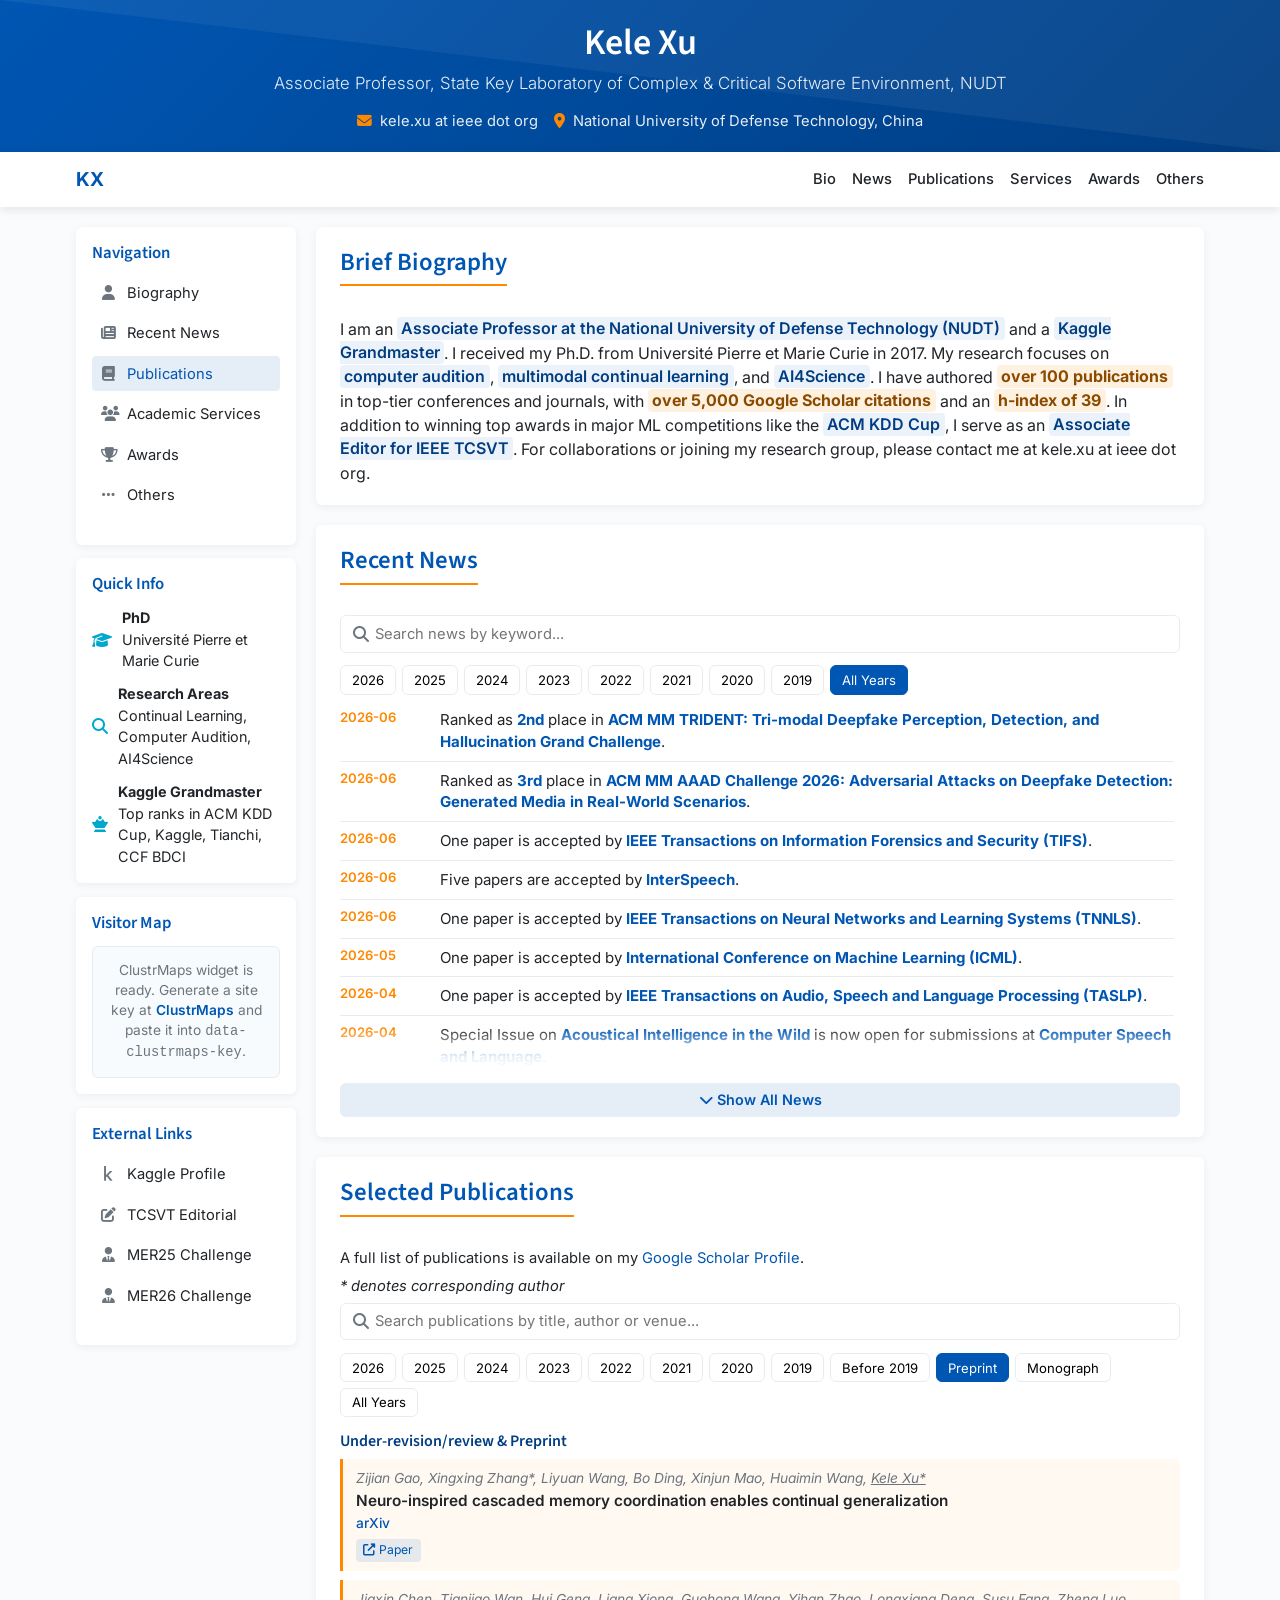
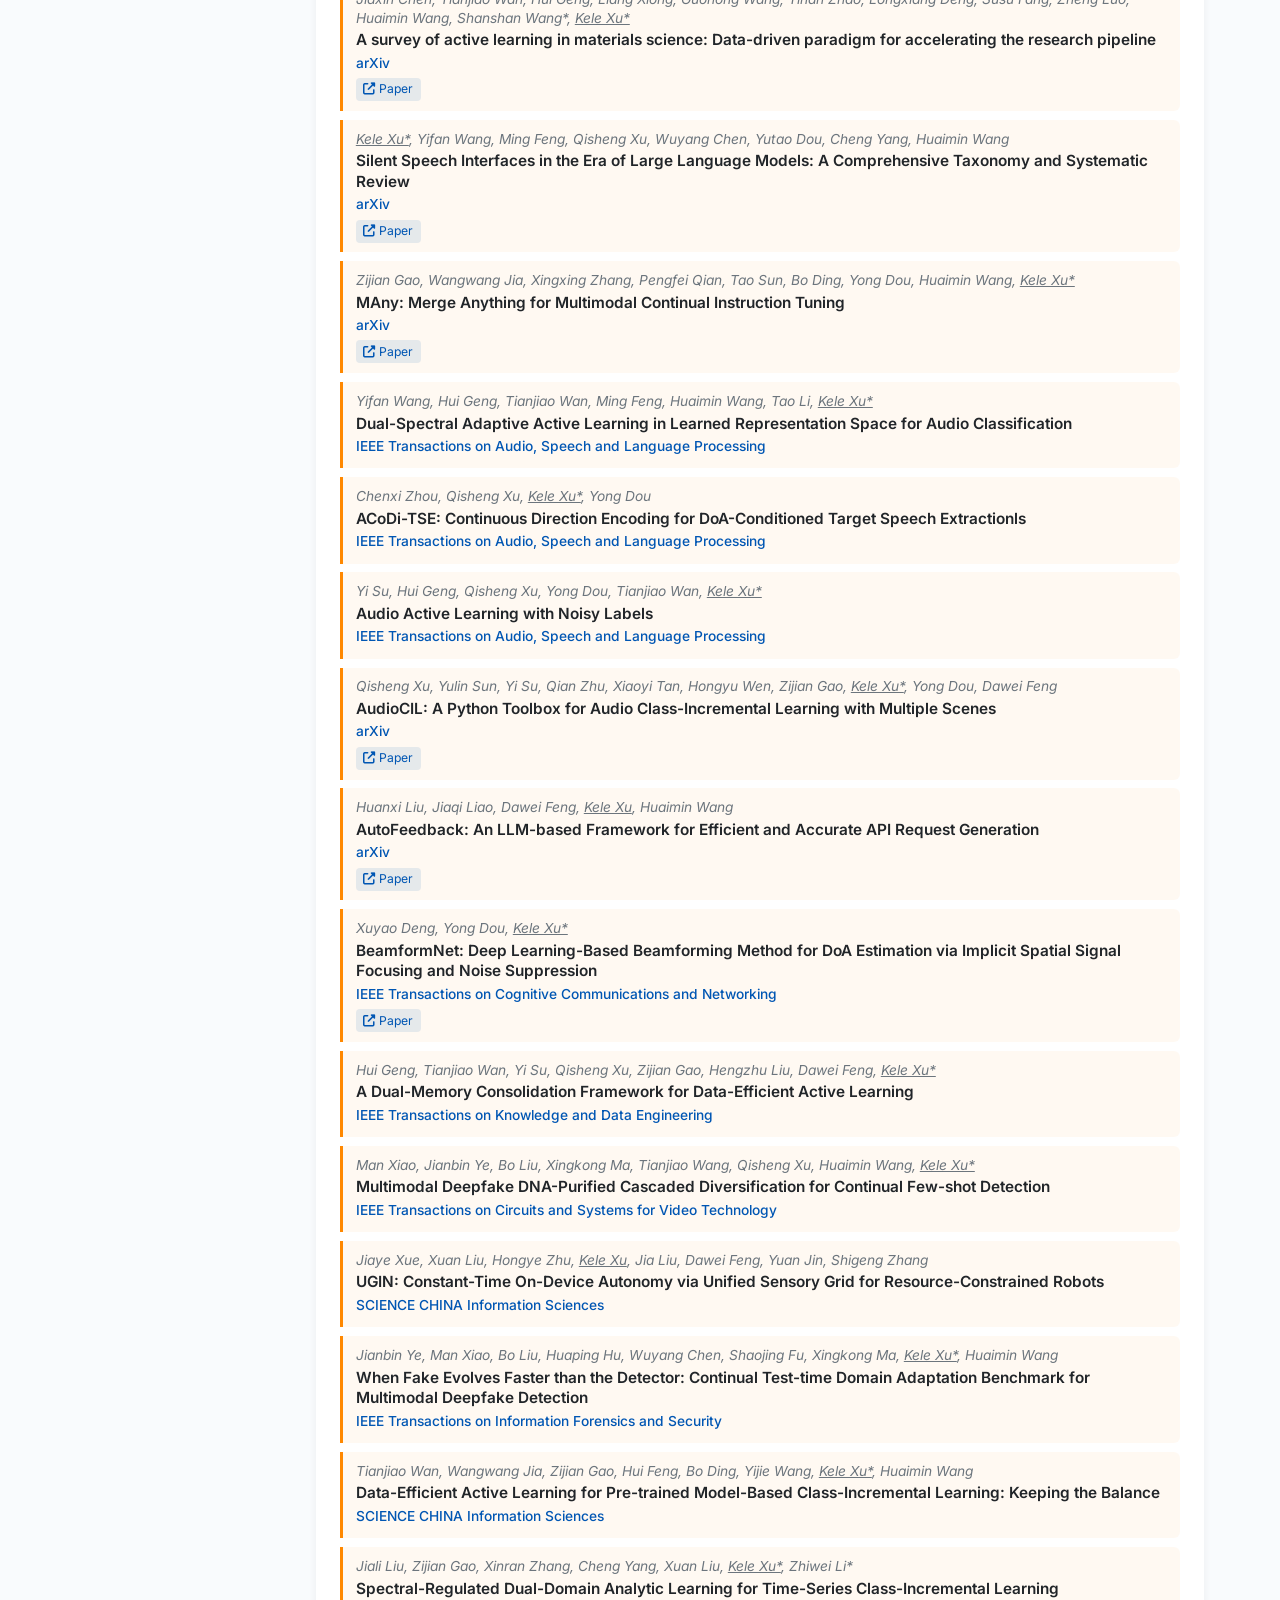
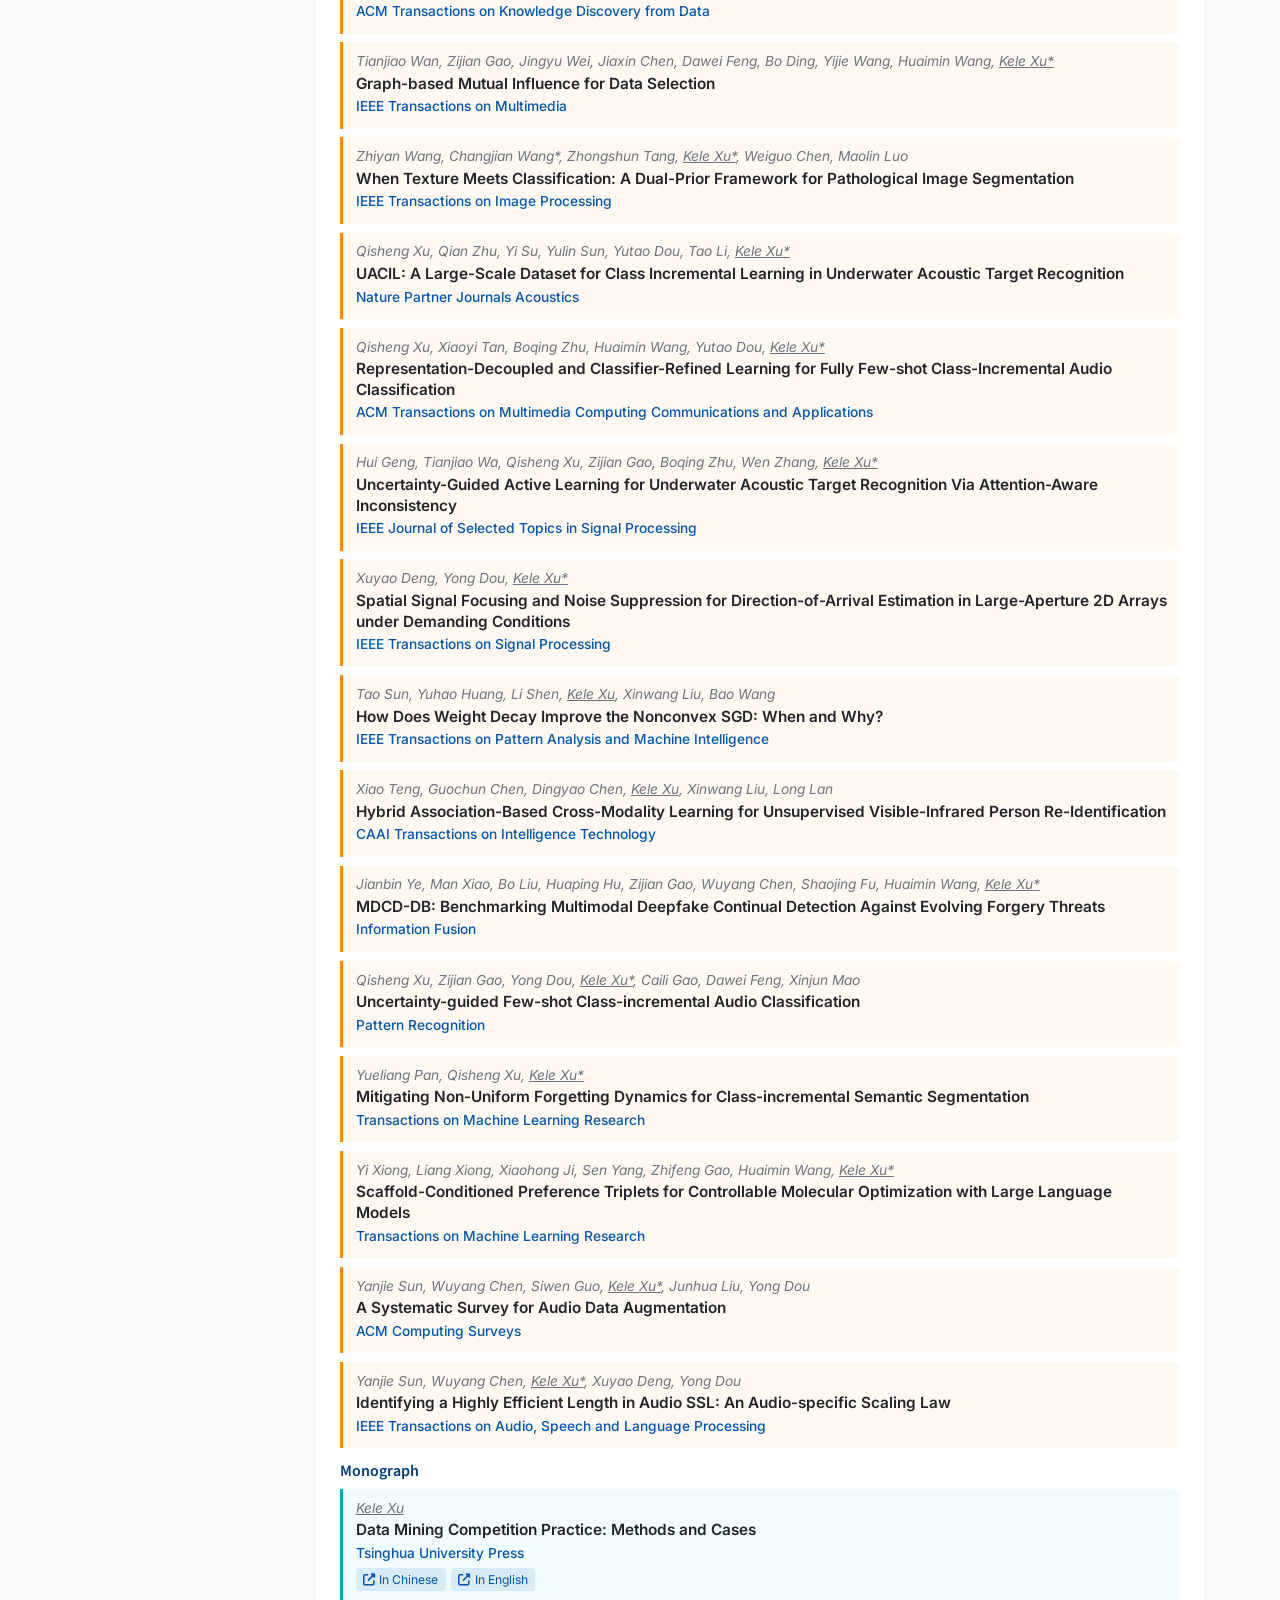
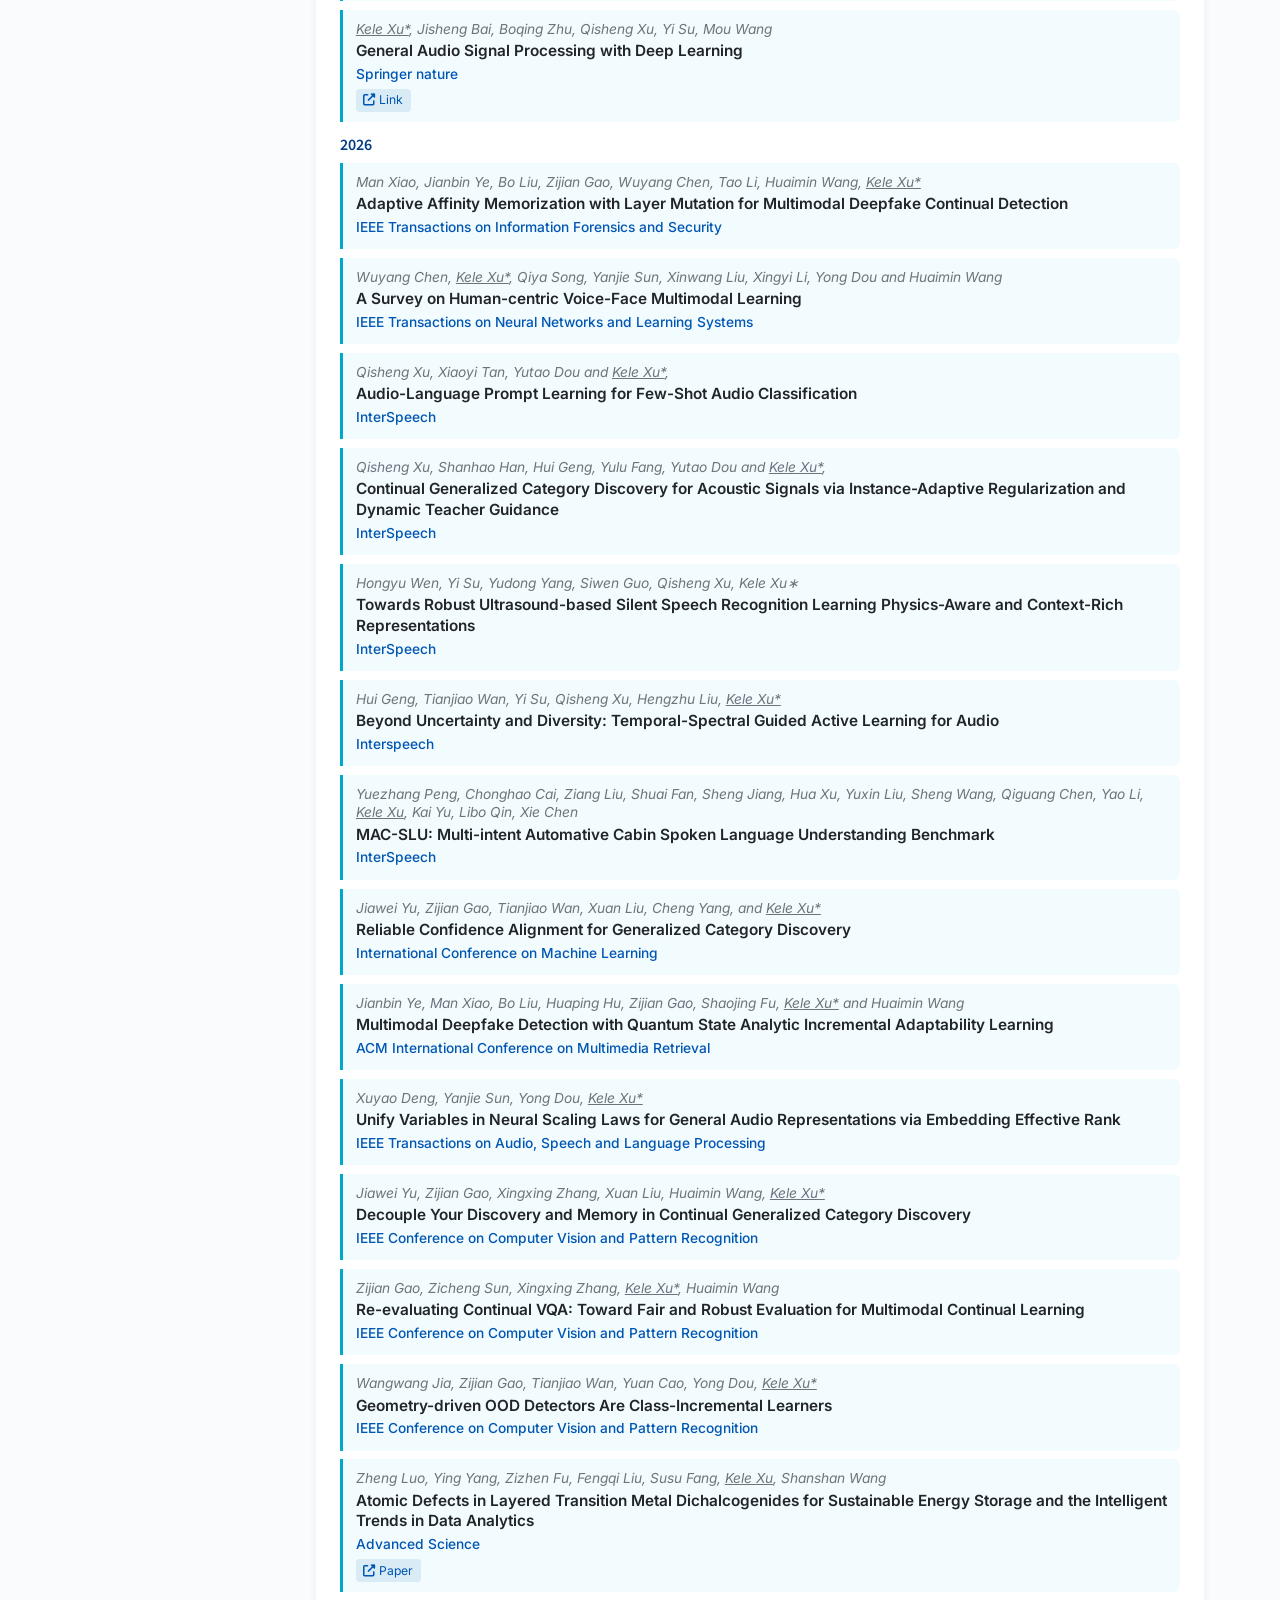
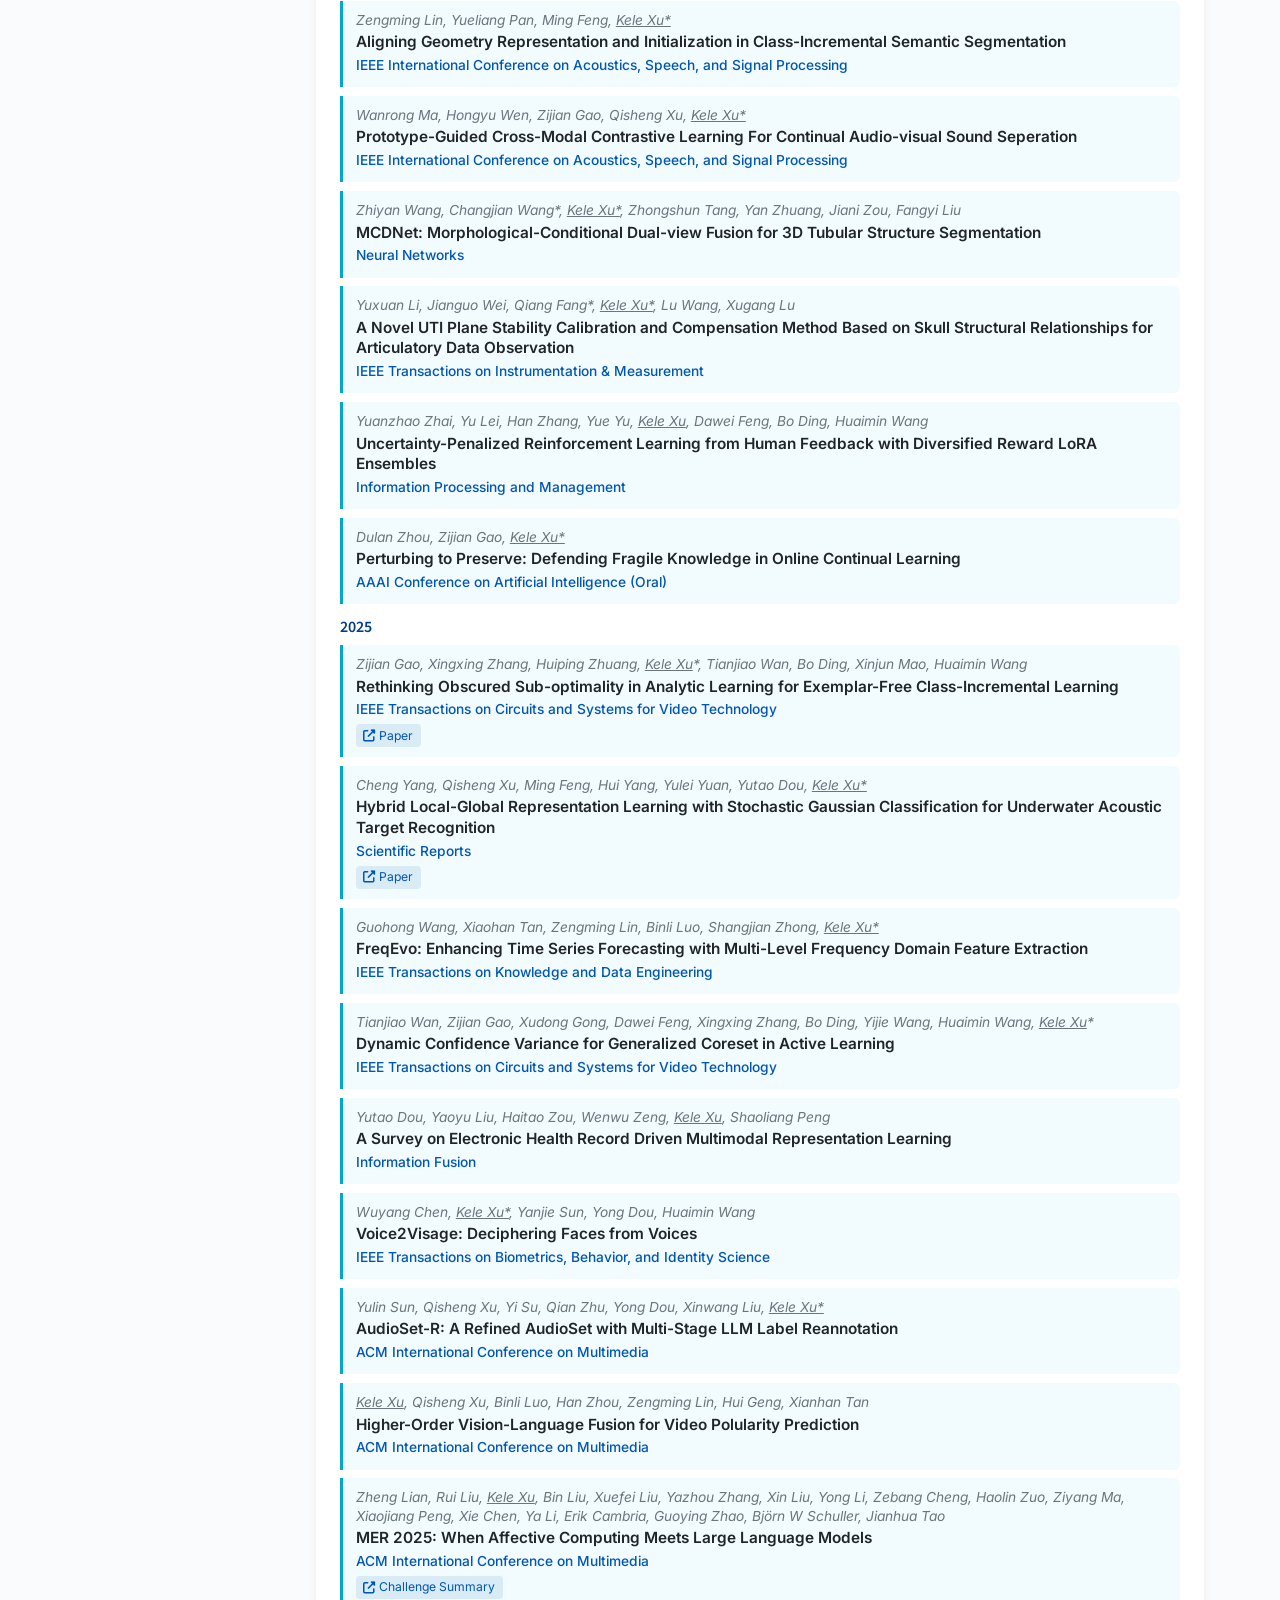
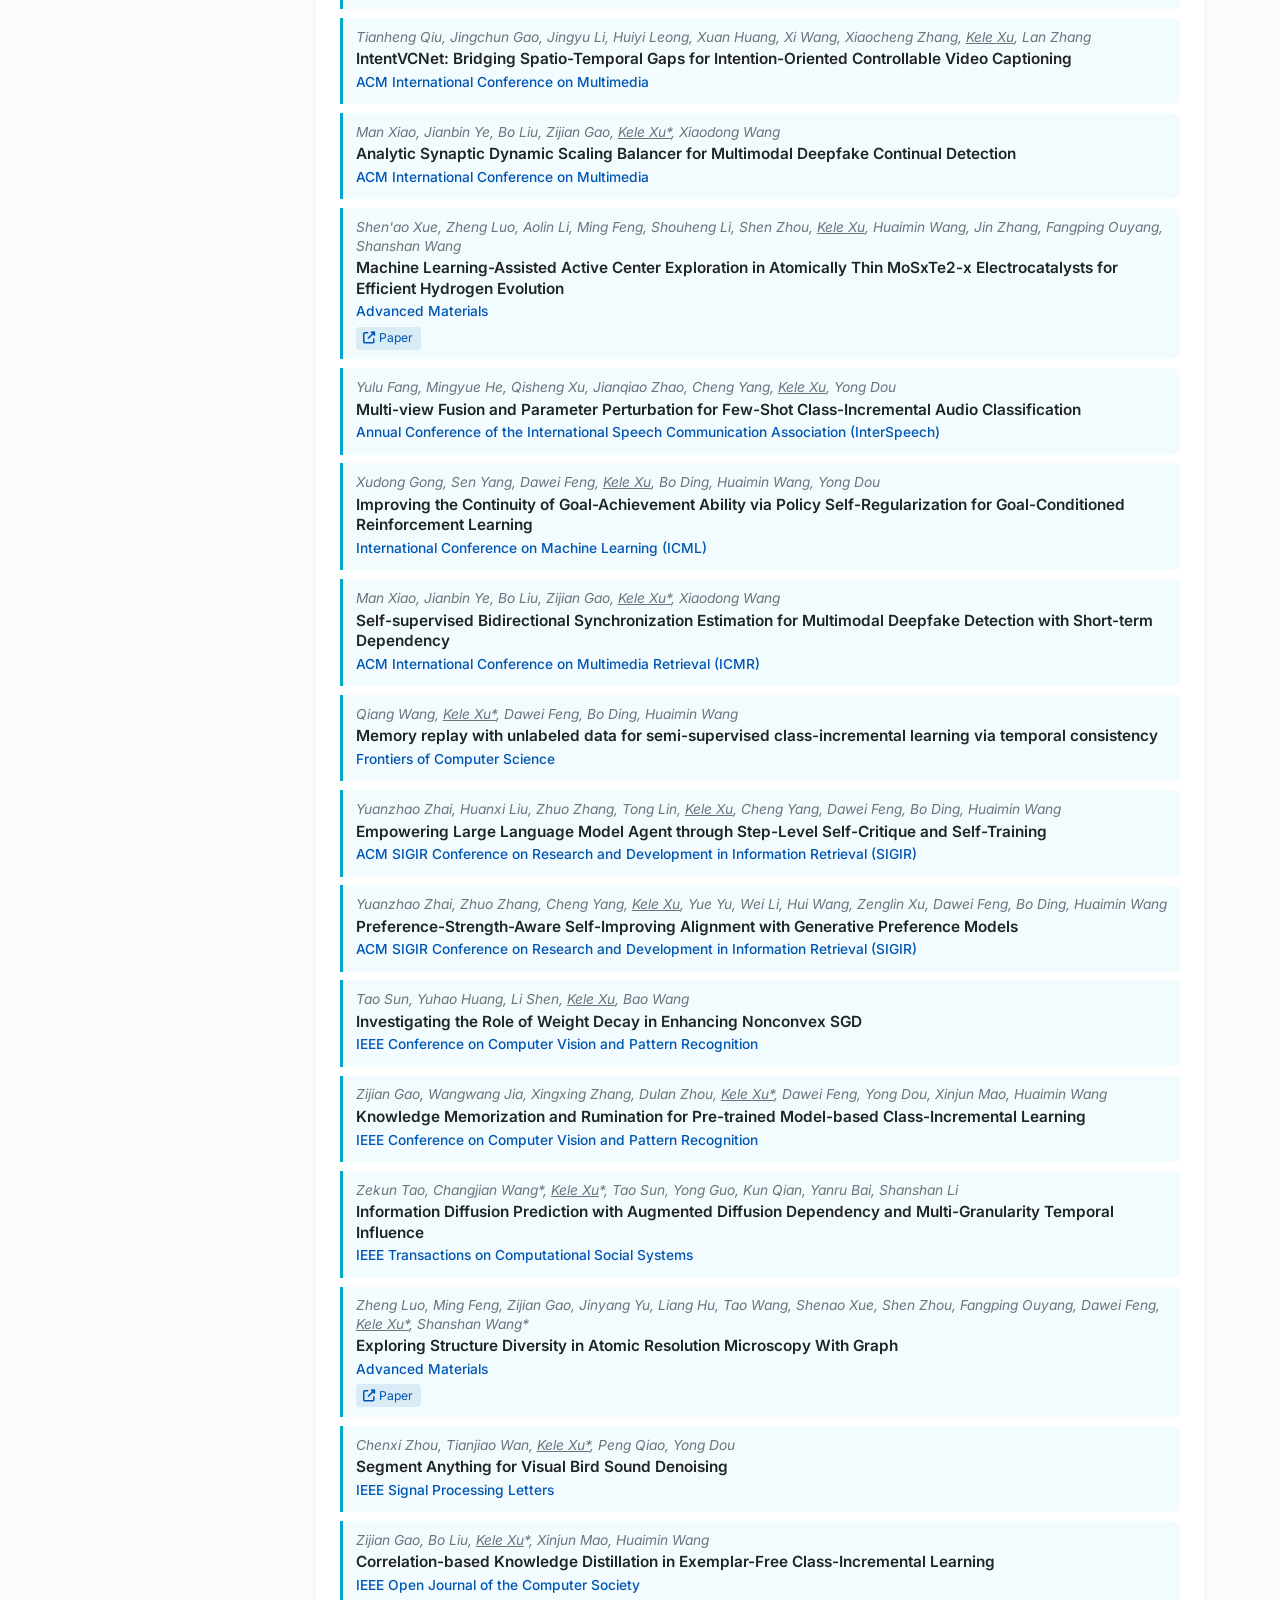
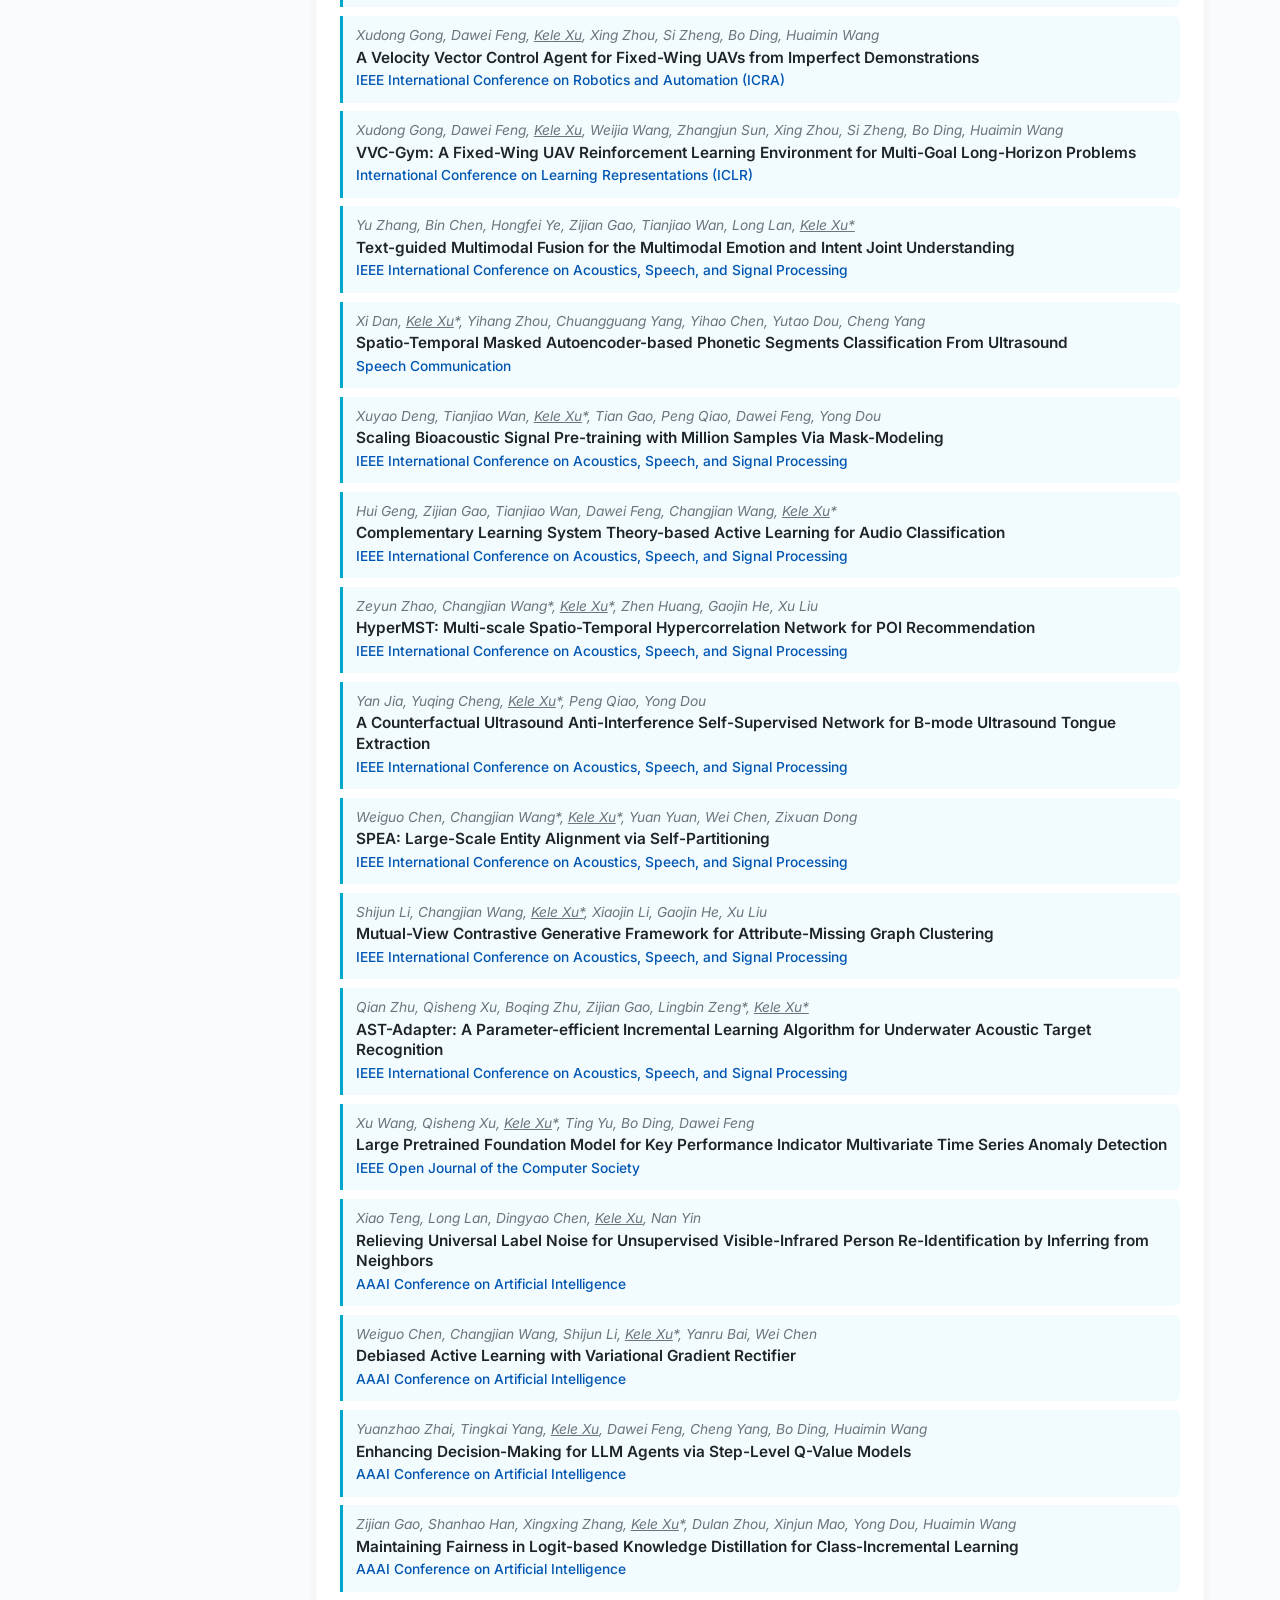
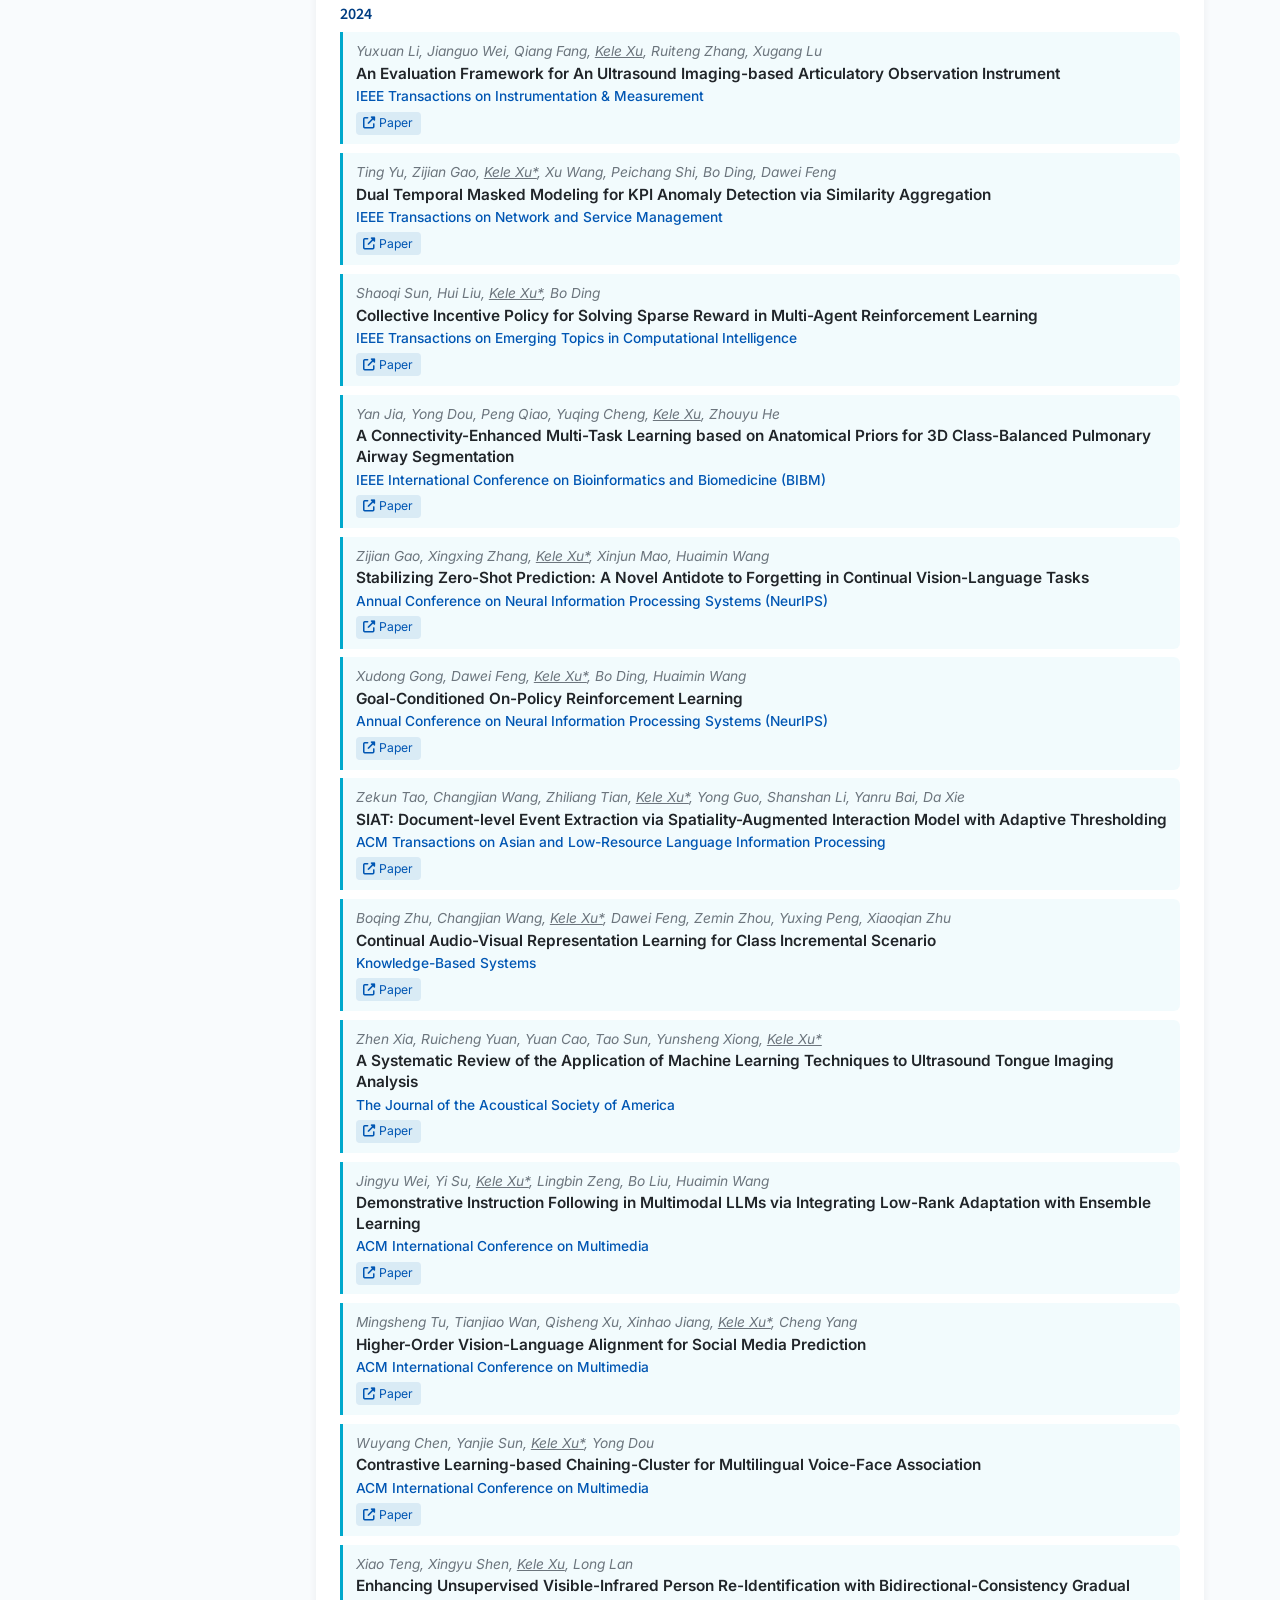
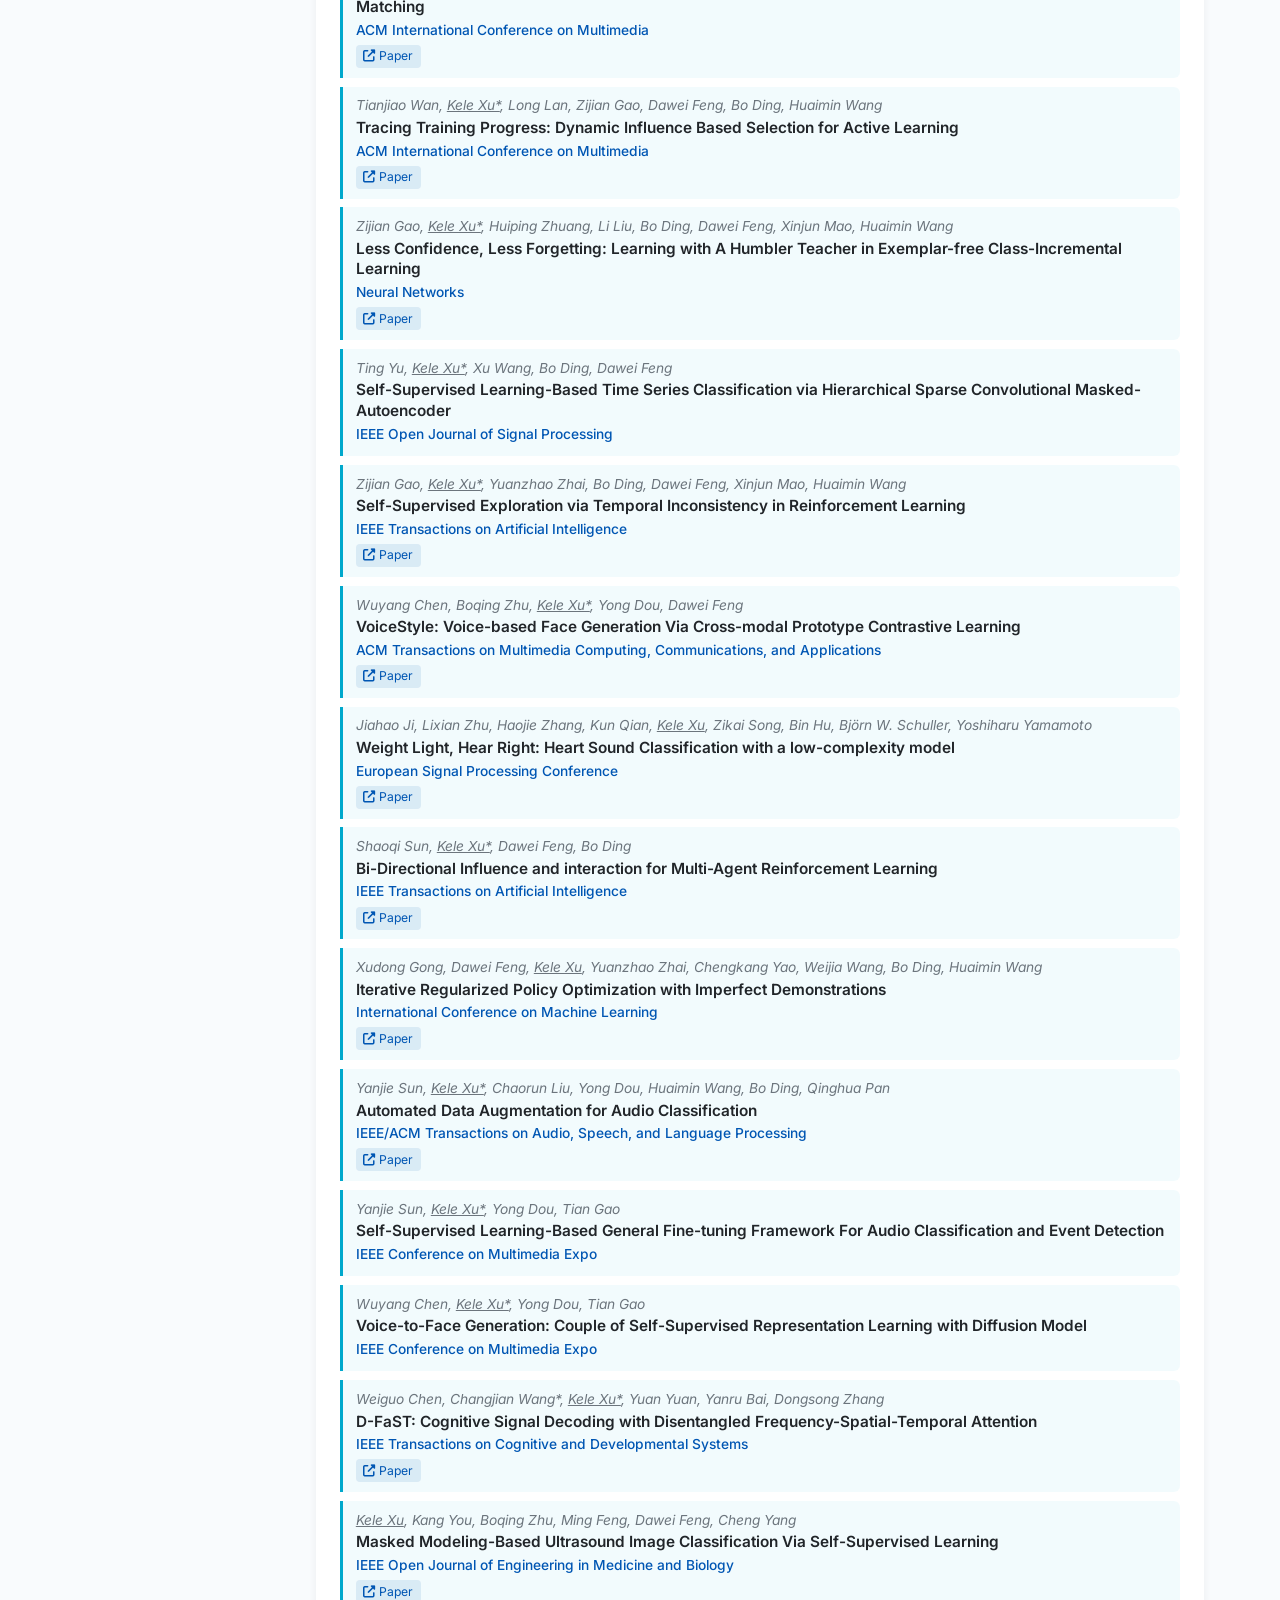
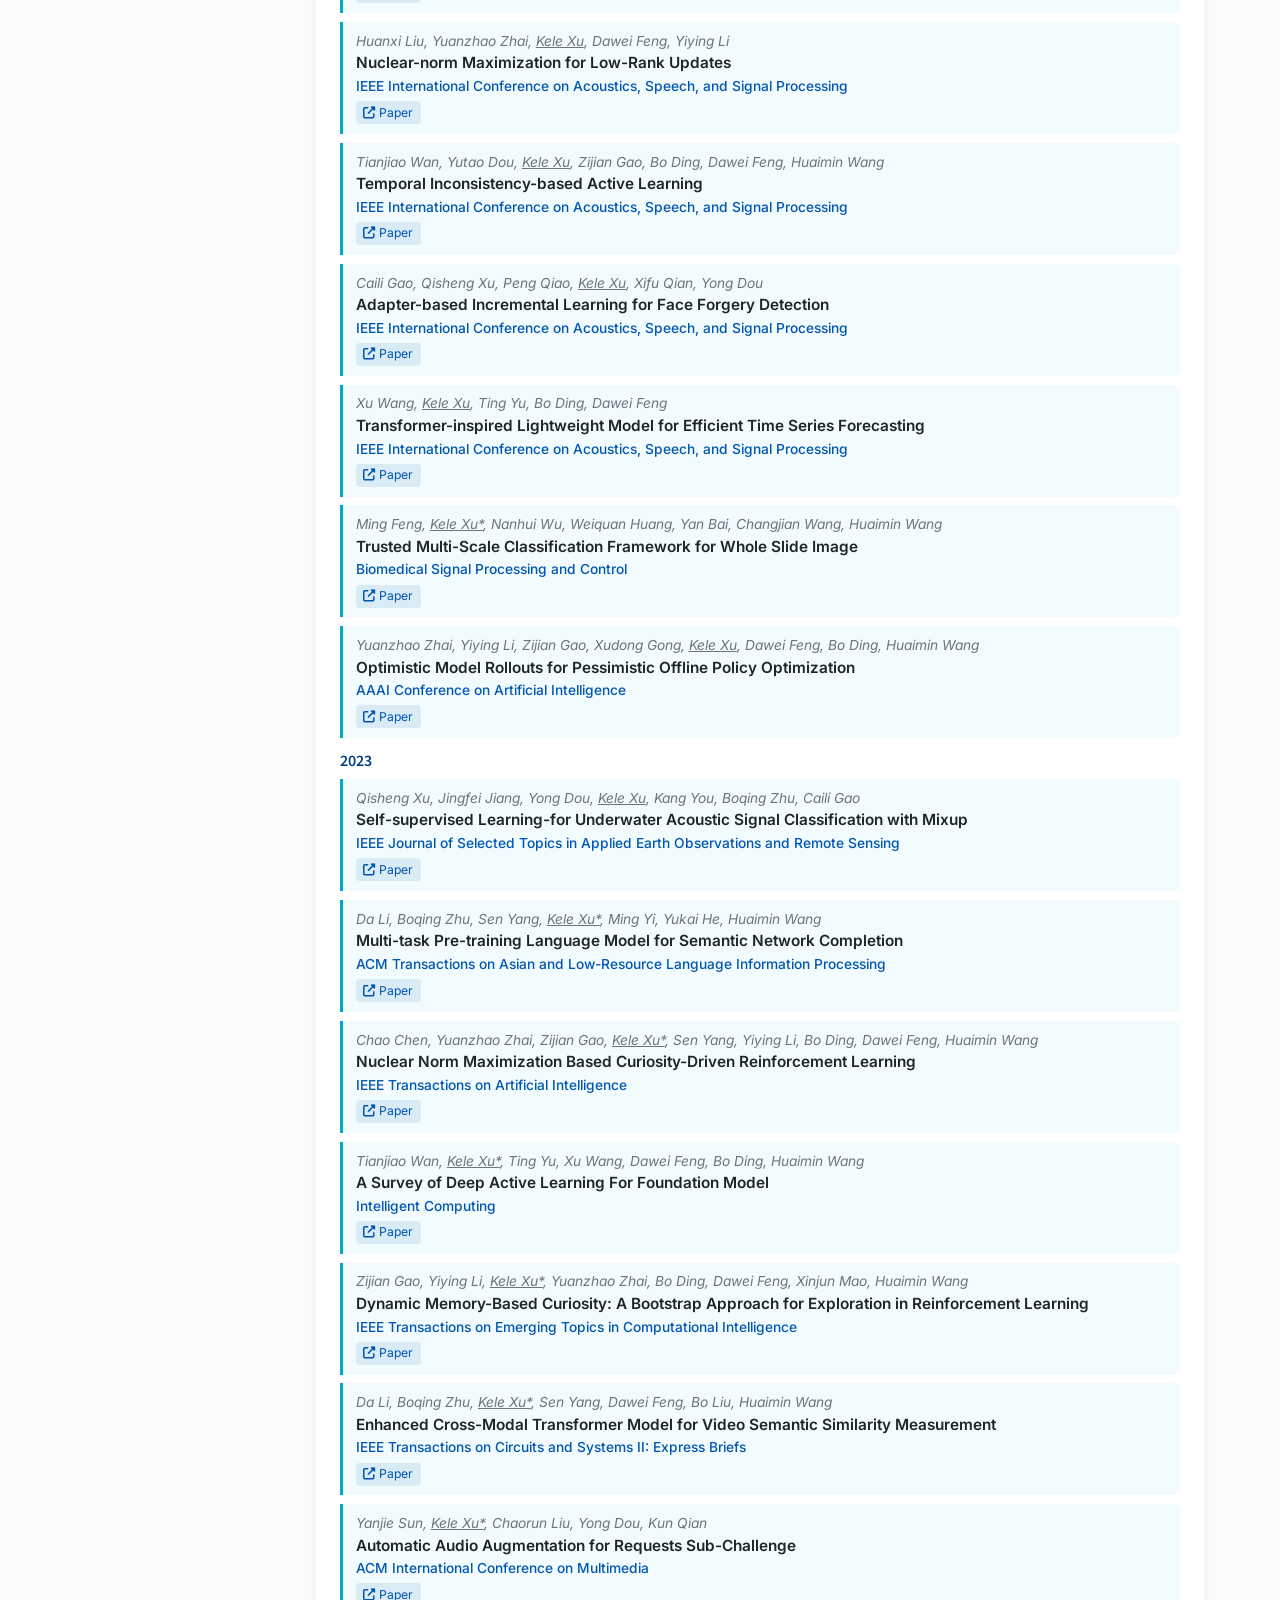
==== index.html @ cd48cf50 "Clean homepage repo and use ClustrMaps widget" ====
﻿<!DOCTYPE html>
<html lang="en">

<head>
    <meta charset="UTF-8">
    <meta name="viewport" content="width=device-width, initial-scale=1.0">
    <meta http-equiv="X-UA-Compatible" content="IE=edge">
    <title>Kele Xu | Associate Professor | NUDT</title>
    <link rel="shortcut icon" href="KELE2.png" type="image/x-icon">
    <link rel="stylesheet" href="https://cdnjs.cloudflare.com/ajax/libs/font-awesome/6.4.0/css/all.min.css">
    <link href="https://fonts.googleapis.com/css2?family=Inter:wght@300;400;500;600;700&family=Source+Sans+Pro:wght@300;400;600&display=swap" rel="stylesheet">
    <style>
        /* ===== CSS Variables ===== */
        :root {
            --primary: #0056b3;
            --primary-dark: #003d82;
            --secondary: #ff8800;
            --accent: #00a8cc;
            --light: #f8f9fa;
            --dark: #212529;
            --gray: #6c757d;
            --gray-light: #e9ecef;
            --border-radius: 6px;
            --box-shadow: 0 2px 8px rgba(0, 0, 0, 0.06);
            --box-shadow-hover: 0 4px 14px rgba(0, 0, 0, 0.08);
            --transition: all 0.3s ease;
        }

        /* ===== Reset & Base Styles ===== */
        * {
            margin: 0;
            padding: 0;
            box-sizing: border-box;
        }

        html {
            scroll-behavior: smooth;
        }

        body {
            font-family: 'Inter', sans-serif;
            line-height: 1.5;
            color: var(--dark);
            background-color: #f9fbfd;
            overflow-x: hidden;
        }

        h1, h2, h3, h4, h5 {
            font-family: 'Source Sans Pro', sans-serif;
            font-weight: 600;
            line-height: 1.3;
            margin-bottom: 0.7rem;
        }

        h1 {
            font-size: 2.25rem;
        }

        h2 {
            font-size: 1.55rem;
            color: var(--primary);
            border-bottom: 2px solid var(--secondary);
            padding-bottom: 0.35rem;
            margin-bottom: 1rem;
            display: inline-block;
        }

        h3 {
            font-size: 1.2rem;
            color: var(--primary-dark);
        }

        h4 {
            font-size: 1.05rem;
            color: var(--dark);
            margin-top: 1rem;
        }

        p {
            margin-bottom: 0.75rem;
        }

        a {
            color: var(--primary);
            text-decoration: none;
            transition: var(--transition);
        }

        a:hover {
            color: var(--secondary);
        }

        ul, ol {
            margin-bottom: 1rem;
        }

        li {
            margin-bottom: 0.35rem;
        }

        section {
            margin-bottom: 1.25rem;
            padding: 1.25rem 1.5rem;
            background-color: white;
            border-radius: var(--border-radius);
            box-shadow: var(--box-shadow);
            transition: var(--transition);
        }

        section:hover {
            box-shadow: var(--box-shadow-hover);
        }

        .container {
            width: 100%;
            max-width: 1160px;
            margin: 0 auto;
            padding: 0 1rem;
        }

        /* ===== Header ===== */
        .main-header {
            background: linear-gradient(135deg, var(--primary) 0%, var(--primary-dark) 100%);
            color: white;
            padding: 1.25rem 0;
            position: relative;
            overflow: hidden;
        }

        .main-header::before {
            content: '';
            position: absolute;
            top: 0;
            left: 0;
            width: 100%;
            height: 100%;
            background: url('data:image/svg+xml;utf8,<svg xmlns="http://www.w3.org/2000/svg" viewBox="0 0 100 100" preserveAspectRatio="none"><path d="M0,0 L100,0 L100,100 Z" fill="rgba(255,255,255,0.05)"/></svg>');
            background-size: cover;
        }

        .header-content {
            position: relative;
            z-index: 1;
            display: flex;
            flex-direction: column;
            align-items: center;
            text-align: center;
        }

        .header-content h1 {
            margin-bottom: 0.25rem;
            color: white;
        }

        .header-content .subtitle {
            font-size: 1.05rem;
            font-weight: 300;
            margin-bottom: 0.4rem;
            color: rgba(255, 255, 255, 0.9);
        }

        .contact-info {
            display: flex;
            flex-wrap: wrap;
            gap: 1rem;
            justify-content: center;
            margin-top: 0.5rem;
            font-size: 0.92rem;
        }

        .contact-item {
            display: flex;
            align-items: center;
            gap: 0.5rem;
            color: rgba(255, 255, 255, 0.9);
        }

        .contact-item i {
            color: var(--secondary);
        }

        /* ===== Navigation ===== */
        .main-nav {
            background-color: white;
            box-shadow: 0 2px 10px rgba(0, 0, 0, 0.1);
            position: sticky;
            top: 0;
            z-index: 1000;
        }

        .nav-container {
            display: flex;
            justify-content: space-between;
            align-items: center;
            padding: 0.65rem 1rem;
        }

        .nav-logo {
            font-weight: 700;
            font-size: 1.2rem;
            color: var(--primary);
        }

        .nav-links {
            display: flex;
            gap: 1rem;
        }

        .nav-links a {
            color: var(--dark);
            font-weight: 500;
            position: relative;
            padding: 0.35rem 0;
            font-size: 0.92rem;
        }

        .nav-links a::after {
            content: '';
            position: absolute;
            bottom: 0;
            left: 0;
            width: 0;
            height: 2px;
            background-color: var(--secondary);
            transition: var(--transition);
        }

        .nav-links a:hover::after {
            width: 100%;
        }

        .nav-links a:hover {
            color: var(--primary);
        }

        .mobile-menu-btn {
            display: none;
            background: none;
            border: none;
            font-size: 1.5rem;
            color: var(--primary);
            cursor: pointer;
        }

        /* ===== Layout ===== */
        .main-container {
            display: flex;
            gap: 1.25rem;
            padding: 1.25rem 1rem;
        }

        .sidebar {
            flex: 0 0 220px;
            position: sticky;
            top: 74px;
            height: fit-content;
        }

        .content {
            flex: 1;
        }

        .sidebar-card {
            background-color: white;
            border-radius: var(--border-radius);
            box-shadow: var(--box-shadow);
            padding: 1rem;
            margin-bottom: 0.85rem;
        }

        .sidebar-card h3 {
            margin-bottom: 0.7rem;
            color: var(--primary);
            font-size: 1.05rem;
        }

        .sidebar-links {
            list-style: none;
            padding: 0;
        }

        .sidebar-links li {
            margin-bottom: 0.35rem;
        }

        .sidebar-links a {
            display: block;
            padding: 0.4rem 0.55rem;
            border-radius: 4px;
            color: var(--dark);
            transition: var(--transition);
            font-size: 0.92rem;
        }

        .sidebar-links a:hover,
        .sidebar-links a.active {
            background-color: rgba(0, 86, 179, 0.1);
            color: var(--primary);
        }

        .sidebar-links i {
            margin-right: 0.4rem;
            width: 16px;
            text-align: center;
            color: var(--gray);
        }

        .quick-info {
            display: flex;
            flex-direction: column;
            gap: 0.7rem;
            font-size: 0.9rem;
        }
        .visitor-widget {
            display: flex;
            min-height: 130px;
            align-items: center;
            justify-content: center;
            overflow: hidden;
            border: 1px solid var(--gray-light);
            border-radius: var(--border-radius);
            background-color: #f8fbfd;
            text-align: center;
        }

        .visitor-widget-placeholder {
            padding: 0.9rem;
            color: var(--gray);
            font-size: 0.86rem;
            line-height: 1.45;
        }

        .visitor-widget-placeholder a {
            font-weight: 600;
        }

        .info-item {
            display: flex;
            align-items: center;
            gap: 0.6rem;
        }

        .info-item i {
            color: var(--accent);
            font-size: 1rem;
        }

        /* ===== Section Styles ===== */
        .section-header {
            display: flex;
            justify-content: space-between;
            align-items: center;
            margin-bottom: 0.9rem;
            flex-wrap: wrap;
            gap: 0.75rem;
        }

        .year-badge {
            background-color: var(--secondary);
            color: white;
            padding: 0.25rem 0.75rem;
            border-radius: 20px;
            font-size: 0.875rem;
            font-weight: 600;
        }

        /* News Section */
        .news-container {
            max-height: 480px;
            overflow-y: auto;
            padding-right: 6px;
        }

        .news-container::-webkit-scrollbar {
            width: 8px;
        }

        .news-container::-webkit-scrollbar-track {
            background: #f1f1f1;
            border-radius: 4px;
        }

        .news-container::-webkit-scrollbar-thumb {
            background: var(--primary);
            border-radius: 4px;
        }

        .news-item {
            display: grid;
            grid-template-columns: 5.6rem 1fr;
            gap: 0.65rem;
            margin-bottom: 0.5rem;
            padding-bottom: 0.5rem;
            border-bottom: 1px solid var(--gray-light);
        }

        .news-item:last-child {
            border-bottom: none;
        }

        .news-date {
            color: var(--secondary);
            font-weight: 600;
            margin-bottom: 0;
            font-size: 0.82rem;
            line-height: 1.35;
        }

        .news-content {
            color: var(--dark);
            font-size: 0.94rem;
            line-height: 1.45;
        }

        .news-content strong {
            color: var(--primary);
        }

        /* Publications */
        .publication-item {
            margin-bottom: 0.55rem;
            padding: 0.62rem 0.8rem;
            border-left: 3px solid var(--accent);
            background-color: rgba(0, 168, 204, 0.05);
            border-radius: 0 var(--border-radius) var(--border-radius) 0;
        }

        .publication-authors {
            color: var(--gray);
            font-style: italic;
            margin-bottom: 0.18rem;
            font-size: 0.86rem;
            line-height: 1.35;
        }

        .publication-title {
            font-weight: 600;
            margin-bottom: 0.18rem;
            font-size: 0.96rem;
            line-height: 1.35;
        }

        .publication-venue {
            color: var(--primary);
            font-weight: 500;
            margin-bottom: 0.18rem;
            font-size: 0.86rem;
            line-height: 1.35;
        }

        .publication-links {
            display: flex;
            gap: 0.35rem;
            margin-top: 0.35rem;
            flex-wrap: wrap;
        }

        .publication-links a {
            display: inline-flex;
            align-items: center;
            gap: 0.28rem;
            padding: 0.15rem 0.45rem;
            background-color: rgba(0, 86, 179, 0.1);
            border-radius: 4px;
            font-size: 0.76rem;
        }

        .publication-links a:hover {
            background-color: rgba(0, 86, 179, 0.2);
        }
        #publications > p {
            margin-bottom: 0.35rem;
            font-size: 0.92rem;
        }

        #publications-container h4 {
            margin-top: 0.8rem;
            margin-bottom: 0.45rem;
            font-size: 1rem;
            color: var(--primary-dark);
        }

        @media (max-width: 576px) {
            .news-item {
                grid-template-columns: 1fr;
                gap: 0.12rem;
            }
        }

        /* Awards & Services */
        .award-item, .service-item {
            margin-bottom: 0.7rem;
            padding: 0.75rem 0.9rem;
            background-color: var(--gray-light);
            border-radius: var(--border-radius);
        }
        .service-list-group {
            border-left: 3px solid var(--primary);
            padding: 0.15rem 0 0.55rem 0.85rem;
            margin-bottom: 0.7rem;
        }

        .service-list-group h3 {
            font-size: 1.05rem;
            margin-bottom: 0.35rem;
        }

        .service-list-group ul {
            margin-bottom: 0;
            padding-left: 1.15rem;
        }

        .service-list-group li {
            margin-bottom: 0.25rem;
        }

        .award-rank {
            display: inline-block;
            background-color: var(--primary);
            color: white;
            padding: 0.125rem 0.5rem;
            border-radius: 4px;
            font-size: 0.875rem;
            margin-right: 0.5rem;
        }

        /* Search and Filter */
        .search-box {
            margin-bottom: 0.8rem;
            position: relative;
        }

        .search-box input {
            width: 100%;
            padding: 0.55rem 0.8rem 0.55rem 2.1rem;
            border: 1px solid var(--gray-light);
            border-radius: var(--border-radius);
            font-family: 'Inter', sans-serif;
            font-size: 0.92rem;
            transition: var(--transition);
        }

        .search-box input:focus {
            outline: none;
            border-color: var(--primary);
            box-shadow: 0 0 0 3px rgba(0, 86, 179, 0.1);
        }

        .search-box i {
            position: absolute;
            left: 0.8rem;
            top: 50%;
            transform: translateY(-50%);
            color: var(--gray);
        }

        .filter-buttons {
            display: flex;
            flex-wrap: wrap;
            gap: 0.35rem;
            margin-bottom: 0.9rem;
        }

        .filter-btn {
            padding: 0.35rem 0.7rem;
            background-color: white;
            border: 1px solid var(--gray-light);
            border-radius: var(--border-radius);
            font-family: 'Inter', sans-serif;
            font-size: 0.82rem;
            cursor: pointer;
            transition: var(--transition);
        }

        .filter-btn:hover {
            background-color: var(--gray-light);
        }

        .filter-btn.active {
            background-color: var(--primary);
            color: white;
            border-color: var(--primary);
        }

        /* ===== Footer ===== */
        .main-footer {
            background-color: var(--primary-dark);
            color: white;
            padding: 1.75rem 0 1.25rem;
            margin-top: 1.5rem;
        }

        .footer-content {
            display: flex;
            flex-wrap: wrap;
            justify-content: space-between;
            gap: 1.25rem;
            margin-bottom: 1.25rem;
        }

        .footer-section {
            flex: 1;
            min-width: 250px;
        }

        .footer-section h3 {
            color: white;
            margin-bottom: 0.6rem;
            font-size: 1.05rem;
        }

        .footer-links {
            list-style: none;
            padding: 0;
        }

        .footer-links li {
            margin-bottom: 0.3rem;
        }

        .footer-links a {
            color: rgba(255, 255, 255, 0.8);
        }

        .footer-links a:hover {
            color: var(--secondary);
        }

        .copyright {
            text-align: center;
            padding-top: 1rem;
            border-top: 1px solid rgba(255, 255, 255, 0.1);
            color: rgba(255, 255, 255, 0.7);
            font-size: 0.82rem;
        }

        /* ===== Back to Top Button ===== */
        .back-to-top {
            position: fixed;
            bottom: 1.25rem;
            right: 1.25rem;
            width: 2.5rem;
            height: 2.5rem;
            background-color: var(--primary);
            color: white;
            border-radius: 50%;
            display: flex;
            align-items: center;
            justify-content: center;
            font-size: 1rem;
            box-shadow: var(--box-shadow);
            cursor: pointer;
            opacity: 0;
            visibility: hidden;
            transition: var(--transition);
            z-index: 999;
        }

        .back-to-top.visible {
            opacity: 1;
            visibility: visible;
        }

        .back-to-top:hover {
            background-color: var(--primary-dark);
            transform: translateY(-5px);
        }

        /* ===== Responsive Styles ===== */
        @media (max-width: 992px) {
            .main-container {
                flex-direction: column;
            }
            
            .sidebar {
                flex: none;
                width: 100%;
                position: static;
            }
            
            .sidebar-content {
                display: flex;
                flex-wrap: wrap;
                gap: 0.85rem;
            }
            
            .sidebar-card {
                flex: 1;
                min-width: 250px;
            }
        }

        @media (max-width: 768px) {
            .nav-links {
                display: none;
                position: absolute;
                top: 100%;
                left: 0;
                width: 100%;
                background-color: white;
                flex-direction: column;
                padding: 0.75rem 1rem;
                box-shadow: 0 5px 15px rgba(0, 0, 0, 0.1);
            }
            
            .nav-links.active {
                display: flex;
            }
            
            .mobile-menu-btn {
                display: block;
            }
            
            h1 {
                font-size: 1.85rem;
            }
            
            h2 {
                font-size: 1.35rem;
            }
            
            section {
                padding: 1rem;
            }
            
            .contact-info {
                flex-direction: column;
                align-items: center;
                gap: 0.45rem;
            }
            
            .section-header {
                flex-direction: column;
                align-items: flex-start;
            }
        }

        @media (max-width: 576px) {
            .container, .main-container {
                padding-left: 0.75rem;
                padding-right: 0.75rem;
            }
            
            .header-content h1 {
                font-size: 1.6rem;
            }
            
            .header-content .subtitle {
                font-size: 0.92rem;
            }
            
            .publication-links {
                flex-wrap: wrap;
            }
            
            .sidebar-content {
                flex-direction: column;
            }
        }

        /* ===== Utility Classes ===== */
        .text-center {
            text-align: center;
        }
        
        .text-right {
            text-align: right;
        }
        
        .mb-0 {
            margin-bottom: 0;
        }
        
        .mt-1 {
            margin-top: 0.5rem;
        }
        
        .mt-2 {
            margin-top: 1rem;
        }
        
        .mt-3 {
            margin-top: 1.5rem;
        }
        
        .highlight {
            background-color: rgba(255, 136, 0, 0.1);
            padding: 0.125rem 0.25rem;
            border-radius: 3px;
        }

        .bio-highlight {
            color: var(--primary-dark);
            background-color: rgba(0, 86, 179, 0.08);
            border-radius: 4px;
            font-weight: 600;
            padding: 0.08rem 0.28rem;
        }

        .bio-metric {
            color: #8a4b00;
            background-color: rgba(255, 136, 0, 0.12);
            border-radius: 4px;
            font-weight: 700;
            padding: 0.08rem 0.28rem;
            white-space: nowrap;
        }
        
        .badge {
            display: inline-block;
            padding: 0.25rem 0.5rem;
            border-radius: 4px;
            font-size: 0.75rem;
            font-weight: 600;
            margin-right: 0.5rem;
            margin-bottom: 0.5rem;
        }
        
        .badge-primary {
            background-color: rgba(0, 86, 179, 0.1);
            color: var(--primary);
        }
        
        .badge-secondary {
            background-color: rgba(255, 136, 0, 0.1);
            color: var(--secondary);
        }
        
        .badge-accent {
            background-color: rgba(0, 168, 204, 0.1);
            color: var(--accent);
        }
        
        .show-more-btn {
            display: block;
            width: 100%;
            padding: 0.55rem;
            background-color: rgba(0, 86, 179, 0.1);
            border: none;
            border-radius: var(--border-radius);
            color: var(--primary);
            font-family: 'Inter', sans-serif;
            font-weight: 600;
            font-size: 0.9rem;
            cursor: pointer;
            transition: var(--transition);
            margin-top: 0.85rem;
        }
        
        .show-more-btn:hover {
            background-color: rgba(0, 86, 179, 0.2);
        }
        
        .collapsible {
            max-height: 360px;
            overflow: hidden;
            position: relative;
        }
        
        .collapsible.expanded {
            max-height: none;
        }
        
        .collapsible::after {
            content: '';
            position: absolute;
            bottom: 0;
            left: 0;
            width: 100%;
            height: 42px;
            background: linear-gradient(to bottom, rgba(255,255,255,0), rgba(255,255,255,0.9) 70%, white);
            pointer-events: none;
            opacity: 1;
            transition: var(--transition);
        }
        
        .collapsible.expanded::after {
            opacity: 0;
        }
        
        .preprint-item {
            border-left-color: var(--secondary);
            background-color: rgba(255, 136, 0, 0.05);
        }
    </style>
</head>

<body>
    <!-- Header -->
    <header class="main-header">
        <div class="container header-content">
            <h1>Kele Xu</h1>
            <p class="subtitle">Associate Professor, State Key Laboratory of Complex & Critical Software Environment, NUDT</p>
            <div class="contact-info">
                <div class="contact-item">
                    <i class="fas fa-envelope"></i>
                    <span>kele.xu at ieee dot org</span>
                </div>
                <div class="contact-item">
                    <i class="fas fa-map-marker-alt"></i>
                    <span>National University of Defense Technology, China</span>
                </div>
            </div>
        </div>
    </header>

    <!-- Navigation -->
    <nav class="main-nav">
        <div class="container nav-container">
            <div class="nav-logo">KX</div>
            <div class="nav-links" id="navLinks">
                <a href="#bio">Bio</a>
                <a href="#news">News</a>
                <a href="#publications">Publications</a>
                <a href="#services">Services</a>
                <a href="#competitions">Awards</a>
                <a href="#others">Others</a>
            </div>
            <button class="mobile-menu-btn" id="mobileMenuBtn">
                <i class="fas fa-bars"></i>
            </button>
        </div>
    </nav>

    <!-- Main Content -->
    <div class="container main-container">
        <!-- Sidebar -->
        <aside class="sidebar">
            <div class="sidebar-content">
                <div class="sidebar-card">
                    <h3>Navigation</h3>
                    <ul class="sidebar-links">
                        <li><a href="#bio" class="active"><i class="fas fa-user"></i> Biography</a></li>
                        <li><a href="#news"><i class="fas fa-newspaper"></i> Recent News</a></li>
                        <li><a href="#publications"><i class="fas fa-book"></i> Publications</a></li>
                        <li><a href="#services"><i class="fas fa-users"></i> Academic Services</a></li>
                        <li><a href="#competitions"><i class="fas fa-trophy"></i> Awards</a></li>
                        <li><a href="#others"><i class="fas fa-ellipsis-h"></i> Others</a></li>
                    </ul>
                </div>
                <div class="sidebar-card">
                    <h3>Quick Info</h3>
                    <div class="quick-info">
                        <div class="info-item">
                            <i class="fas fa-graduation-cap"></i>
                            <div>
                                <strong>PhD</strong>
                                <div>Université Pierre et Marie Curie</div>
                            </div>
                        </div>
                        <div class="info-item">
                            <i class="fas fa-search"></i>
                            <div>
                                <strong>Research Areas</strong>
                                <div>Continual Learning, Computer Audition, AI4Science</div>
                            </div>
                        </div>
                        <div class="info-item">
                            <i class="fas fa-chess-queen"></i>
                            <div>
                                <strong>Kaggle Grandmaster</strong>
                                <div>Top ranks in ACM KDD Cup, Kaggle, Tianchi, CCF BDCI</div>
                            </div>
                        </div>
                    </div>
                </div>
                <div class="sidebar-card">
                    <h3>Visitor Map</h3>
                    <div class="visitor-widget" id="clustrmaps-widget" data-clustrmaps-key="">
                        <div class="visitor-widget-placeholder">
                            ClustrMaps widget is ready. Generate a site key at
                            <a href="https://clustrmaps.com/" target="_blank" rel="noopener">ClustrMaps</a>
                            and paste it into <code>data-clustrmaps-key</code>.
                        </div>
                    </div>
                </div>
                <div class="sidebar-card">
                    <h3>External Links</h3>
                    <ul class="sidebar-links">
                        <li><a href="https://www.kaggle.com/kelexu/competitions" target="_blank"><i class="fab fa-kaggle"></i> Kaggle Profile</a></li>
                        <li><a href="https://ieee-cas.org/contact/kele-xu" target="_blank"><i class="fas fa-edit"></i> TCSVT Editorial</a></li>
                        <li><a href="https://zeroqiaoba.github.io/MER2025-website/#organization" target="_blank"><i class="fas fa-user-tie"></i> MER25 Challenge</a></li>
						<li><a href="https://zeroqiaoba.github.io/MER-Challenge/" target="_blank"><i class="fas fa-user-tie"></i> MER26 Challenge</a></li>
					</ul>
                </div>
            </div>
        </aside>

        <!-- Main Content -->
        <main class="content">
            <!-- Biography Section -->
            <section id="bio">
                <div class="section-header">
                    <h2>Brief Biography</h2>
                </div>
                <p class="mb-0">I am an <span class="bio-highlight">Associate Professor at the National University of Defense Technology (NUDT)</span> and a <span class="bio-highlight">Kaggle Grandmaster</span>. I received my Ph.D. from Université Pierre et Marie Curie in 2017. My research focuses on <span class="bio-highlight">computer audition</span>, <span class="bio-highlight">multimodal continual learning</span>, and <span class="bio-highlight">AI4Science</span>. I have authored <span class="bio-metric">over 100 publications</span> in top-tier conferences and journals, with <span class="bio-metric">over 5,000 Google Scholar citations</span> and an <span class="bio-metric">h-index of 39</span>. In addition to winning top awards in major ML competitions like the <span class="bio-highlight">ACM KDD Cup</span>, I serve as an <span class="bio-highlight">Associate Editor for IEEE TCSVT</span>. For collaborations or joining my research group, please contact me at kele.xu at ieee dot org.</p>
            </section>

            <!-- Recent News Section -->
            <section id="news">
                <div class="section-header">
                    <h2>Recent News</h2>
                </div>
                
                <!-- News Search -->
                <div class="search-box">
                    <i class="fas fa-search"></i>
                    <input type="text" id="news-search" placeholder="Search news by keyword...">
                </div>
                
                <div class="filter-buttons">
					<button class="filter-btn" data-year="2026">2026</button>
                    <button class="filter-btn" data-year="2025">2025</button>
                    <button class="filter-btn" data-year="2024">2024</button>
                    <button class="filter-btn" data-year="2023">2023</button>
                    <button class="filter-btn" data-year="2022">2022</button>
                    <button class="filter-btn" data-year="2021">2021</button>
                    <button class="filter-btn" data-year="2020">2020</button>
                    <button class="filter-btn" data-year="2019">2019</button>
                    <button class="filter-btn active" data-year="all">All Years</button>
                </div>
                
                <!-- News Container -->
                <div class="news-container collapsible" id="news-container">
                    <!-- All news items will be dynamically loaded here -->
                </div>
                
                <button class="show-more-btn" id="toggle-news-btn">
                    <i class="fas fa-chevron-down"></i> Show All News
                </button>
            </section>

            <!-- Publications Section -->
            <section id="publications">
                <div class="section-header">
                    <h2>Selected Publications</h2>
                </div>
                
                <p>A full list of publications is available on my <a href="https://scholar.google.com/citations?user=sou7o2EAAAAJ&hl=en" target="_blank">Google Scholar Profile</a>.</p>
                <p><em>* denotes corresponding author</em></p>
                
                <!-- Publications Search -->
                <div class="search-box">
                    <i class="fas fa-search"></i>
                    <input type="text" id="publications-search" placeholder="Search publications by title, author or venue...">
                </div>
                
                <div class="filter-buttons">
					<button class="filter-btn" data-year="2026">2026</button>
                    <button class="filter-btn" data-year="2025">2025</button>
                    <button class="filter-btn" data-year="2024">2024</button>
                    <button class="filter-btn" data-year="2023">2023</button>
                    <button class="filter-btn" data-year="2022">2022</button>
                    <button class="filter-btn" data-year="2021">2021</button>
                    <button class="filter-btn" data-year="2020">2020</button>
                    <button class="filter-btn" data-year="2019">2019</button>
                    <button class="filter-btn" data-year="before">Before 2019</button>
                    <button class="filter-btn active" data-year="preprint">Preprint</button>
					<button class="filter-btn" data-year="monograph">Monograph</button>
                    <button class="filter-btn" data-year="all">All Years</button>
                </div>
                
                <!-- Publications Container -->
                <div id="publications-container">
                    <!-- Publications will be dynamically loaded here -->
                </div>
                
                <button class="show-more-btn" id="toggle-publications-btn">
                    <i class="fas fa-chevron-down"></i> Show All Publications
                </button>
            </section>

            <!-- Academic Services Section -->
            <section id="services">
                <div class="section-header">
                    <h2>Academic Services</h2>
                </div>
                
                <div class="collapsible" id="services-container">
                    <div class="service-list-group">
                        <h3>Editorial Roles & Guest Editorships</h3>
                        <ul>
                            <li>Associate Editor, IEEE Transactions on Circuits and Systems for Video Technology <a href="https://ieee-cas.org/contact/kele-xu" target="_blank">[Link]</a></li>
                            <li>Associate Editor, Frontiers in Artificial Intelligence / Frontiers in Big Data <a href="https://www.frontiersin.org/journals/big-data/sections/machine-learning-and-artificial-intelligence/editors" target="_blank">[Link]</a></li>
                            <li>Guest Editor, SPJ Cyborg and Bionic Systems <a href="https://spj.science.org/page/cbsystems/si/audio-inspired-methods-for-healthcare" target="_blank">[Link]</a></li>
                            <li>Guest Editor, Computer Speech & Language <a href="https://www.sciencedirect.com/special-issue/332571/acoustical-intelligence-in-the-wild-advancing-acoustic-signal-understanding-in-open-environments" target="_blank">[Link]</a></li>
                            <li>Guest Editor, Sensors <a href="https://www.mdpi.com/journal/sensors/special_issues/4PJ45YQ956" target="_blank">[Link]</a></li>
                        </ul>
                    </div>

                    <div class="service-list-group">
                        <h3>Professional Memberships</h3>
                        <ul>
                            <li>IEEE Senior Member</li>
                            <li>China Computer Federation (CCF), Senior Member</li>
                            <li>Chinese Association of Automation (CAA), Lifelong Member</li>
                            <li>Acoustical Society of America (ASA), Full Member</li>
                            <li>ACM, IEEE IADF TC, and Acoustical Society of China member</li>
                        </ul>
                    </div>

                    <div class="service-list-group">
                        <h3>Conference Service</h3>
                        <ul>
                            <li>Session Chair, Area Chair, PC Member, Meta-Reviewer, or External Reviewer for major AI, machine learning, multimedia, speech, computer vision, and biomedical conferences.</li>
                            <li>ICLR, NeurIPS, ICML, IJCAI, AAAI, ICCV, CVPR, ACM MM, MM Asia, ICASSP, MICCAI, ICME, ECCV, INTERSPEECH, ISBI, MSN, APSIPA ASC, BIBM, AISTATS, and others.</li>
                        </ul>
                    </div>

                    <div class="service-list-group">
                        <h3>Journal Reviewing</h3>
                        <ul>
                            <li>Reviewer for leading journals across acoustics, speech, signal processing, multimedia, AI, remote sensing, biomedical engineering, and intelligent systems.</li>
                            <li>Nature Communications, JASA, Speech Communication, IEEE TASLP, IEEE TNNLS, IEEE TMM, IEEE TIP, IEEE TAI, IEEE TGRS, IEEE JBHI, ACM TIST, Neural Networks, Neurocomputing, Expert Systems with Applications, Knowledge-Based Systems, and others.</li>
                        </ul>
                    </div>
                </div>
                <button class="show-more-btn" id="toggle-services-btn">
                    <i class="fas fa-chevron-down"></i> Show All Services
                </button>
            </section>

            <!-- Competitions and Awards Section -->
            <section id="competitions">
                <div class="section-header">
                    <h2>Awards & Competitions</h2>
                </div>
                
                <!-- Awards Search -->
                <div class="search-box">
                    <i class="fas fa-search"></i>
                    <input type="text" id="awards-search" placeholder="Search awards by keyword...">
                </div>
                
                <div class="collapsible" id="awards-container">
                    <!-- Awards will be dynamically loaded here -->
                </div>
                
                <button class="show-more-btn" id="toggle-awards-btn">
                    <i class="fas fa-chevron-down"></i> Show All Awards
                </button>
            </section>

            <!-- Others Section -->
            <section id="others">
                <div class="section-header">
                    <h2>Others</h2>
                </div>
                
                <ul>
                    <li>Guest Editor for SPJ-Cyborg and Bionic Systems. [<a href="https://spj.science.org/page/cbsystems/si/audio-inspired-methods-for-healthcare" target="_blank">Link</a>]</li>
                    <li>IEEE Joint-Cloud Computing (JCC) 2024. [<a href="https://ieeejcc.com/call-for-papers/" target="_blank">Link</a>]</li>
                    <li>The International Workshop on Artificial Intelligence Enhanced Internet of Things-IEEE ICA3PP 2023. [<a href="http://vlab.csu.edu.cn/AIEIoT/" target="_blank">Link</a>]</li>
                    <li>Med-NeurIPS 2022. [<a href="https://sites.google.com/view/med-neurips-2022/organization" target="_blank">Link</a>]</li>
                    <li>Signal Processing for Data Mining-Data. [<a href="https://www.mdpi.com/journal/data/special_issues/EPBDMT42J0" target="_blank">Link</a>]</li>
                    <li>AutoX Automated Machine Learning Library (AutoX). [<a href="https://github.com/colaudiolab/AudioCIL">Link</a>]</li>
                    <li>Audio Class Incremental Learning Library (AudioCIL). [<a href="https://autox.readthedocs.io/en/latest/">Link</a>]</li>
                    <li>Kaggle Winner Talks. [<a href="https://medium.com/kaggle-blog/avito-duplicate-ads-detection-winners-interview-3rd-place-team-adad-mario-gerard-kele-e97aa5ca21ed">Link</a>]</li>
                    <li>IEEE DCASE Winner. [<a href="https://www.iflytek.com/news/2622">Link</a>]</li>
                    <li>TissueNet Winner Talks. [<a href="https://drivendata.co/blog/tissuenet-cervical-biopsies-winners">Link</a>]</li>
                    <li>CCF BDCI Competition. [<a href="https://www.datafountain.cn/competitions/484">Link</a>]</li>
                </ul>
                
            </section>
        </main>
    </div>

    <!-- Footer -->
    <footer class="main-footer">
        <div class="container footer-content">
            <div class="footer-section">
                <h3>Kele Xu</h3>
                <p>Associate Professor at NUDT<br>
                Research in Continual Learning, Computer Audition, AI4Science<br>
                Kaggle Grandmaster</p>
            </div>
            
            <div class="footer-section">
                <h3>Contact</h3>
                <ul class="footer-links">
                    <li><i class="fas fa-envelope"></i> kele.xu at ieee dot org</li>
                    <li><i class="fas fa-map-marker-alt"></i> NUDT, Changsha, China</li>
                    <li><i class="fas fa-graduation-cap"></i> <a href="https://scholar.google.com/citations?user=sou7o2EAAAAJ&hl=en" target="_blank">Google Scholar</a></li>
                </ul>
            </div>
            
            <div class="footer-section">
                <h3>Quick Links</h3>
                <ul class="footer-links">
                    <li><a href="#bio">Biography</a></li>
                    <li><a href="#news">Recent News</a></li>
                    <li><a href="#publications">Publications</a></li>
                    <li><a href="#services">Academic Services</a></li>
                    <li><a href="#competitions">Awards</a></li>
                </ul>
            </div>
        </div>
        
        <div class="container copyright">
            <p>&copy; 2025 Kele Xu. All rights reserved.</p>
        </div>
    </footer>

    <!-- Back to Top Button -->
    <div class="back-to-top" id="backToTop">
        <i class="fas fa-chevron-up"></i>
    </div>

    <script>
        // ===== 全局变量 =====
        // 存储所有数据的变量
        let allNewsData = [];
        let allAwardsData = [];
        let allPublicationsData = [];
        
        // ===== 初始化函数 =====
        document.addEventListener('DOMContentLoaded', function() {
            // 移动菜单切换
            document.getElementById('mobileMenuBtn').addEventListener('click', function() {
                document.getElementById('navLinks').classList.toggle('active');
            });
            
            // 返回顶部按钮
            const backToTopButton = document.getElementById('backToTop');
            
            window.addEventListener('scroll', function() {
                if (window.pageYOffset > 300) {
                    backToTopButton.classList.add('visible');
                } else {
                    backToTopButton.classList.remove('visible');
                }
            });
            
            backToTopButton.addEventListener('click', function() {
                window.scrollTo({
                    top: 0,
                    behavior: 'smooth'
                });
            });
            
            // 导航链接高亮
            const sections = document.querySelectorAll('section');
            const navLinks = document.querySelectorAll('.nav-links a, .sidebar-links a');
            
            function highlightNavLink() {
                let scrollPosition = window.pageYOffset + 100;
                
                sections.forEach(section => {
                    const sectionTop = section.offsetTop;
                    const sectionHeight = section.clientHeight;
                    const sectionId = section.getAttribute('id');
                    
                    if (scrollPosition >= sectionTop && scrollPosition < sectionTop + sectionHeight) {
                        navLinks.forEach(link => {
                            link.classList.remove('active');
                            if (link.getAttribute('href') === `#${sectionId}`) {
                                link.classList.add('active');
                            }
                        });
                    }
                });
            }
            
            window.addEventListener('scroll', highlightNavLink);
            
            // 折叠/展开功能
            const toggleButtons = document.querySelectorAll('.show-more-btn');
            toggleButtons.forEach(btn => {
                btn.addEventListener('click', function() {
                    const targetId = this.id.replace('toggle-', '').replace('-btn', '');
                    const targetContainer = document.getElementById(targetId + '-container') || 
                                          document.getElementById(targetId);
                    
                    if (targetContainer) {
                        targetContainer.classList.toggle('expanded');
                        
                        if (targetContainer.classList.contains('expanded')) {
                            this.innerHTML = '<i class="fas fa-chevron-up"></i> Show Less';
                        } else {
                            this.innerHTML = '<i class="fas fa-chevron-down"></i> Show All';
                        }
                    }
                });
            });
            
            // 初始化所有数据
            initializeNewsData();
            initializeAwardsData();
            initializePublicationsData();
            
            // 加载初始数据
            loadNews();
            loadAwards();
            loadPublications();
            
            // 设置搜索功能
            setupSearchFunctionality();
            
            // 设置筛选功能
            setupFilterFunctionality();
            
            // Load optional third-party visitor map widget.
            loadClustrMapsWidget();
        });
        
        // ===== ClustrMaps widget loader =====
        function loadClustrMapsWidget() {
            const widget = document.getElementById('clustrmaps-widget');
            if (!widget) return;

            const key = (widget.dataset.clustrmapsKey || '').trim();
            if (!key) return;

            const script = document.createElement('script');
            script.id = 'clustrmaps';
            script.async = true;
            script.src = `https://cdn.clustrmaps.com/map_v2.js?cl=ffffff&w=220&t=tt&d=${encodeURIComponent(key)}&co=0056b3&ct=ffffff&cmo=ff8800&cmn=00a8cc`;
            widget.replaceChildren(script);
        }
        // ===== 新闻数据处理 =====
        function initializeNewsData() {
            // 原始新闻数据 - 从原始HTML中提取的所有新闻，按时间倒序排列
            const rawNews = [
                {date: "2026-06", content: "Ranked as <strong>2nd</strong> place in <strong>ACM MM TRIDENT: Tri-modal Deepfake Perception, Detection, and Hallucination Grand Challenge</strong>."},
                {date: "2026-06", content: "Ranked as <strong>3rd</strong> place in <strong>ACM MM AAAD Challenge 2026: Adversarial Attacks on Deepfake Detection: Generated Media in Real-World Scenarios</strong>."},
				{date: "2026-06", content: "One paper is accepted by <strong>IEEE Transactions on Information Forensics and Security (TIFS)</strong>."},
				{date: "2026-06", content: "Five papers are accepted by <strong>InterSpeech</strong>."},
				{date: "2026-06", content: "One paper is accepted by <strong>IEEE Transactions on Neural Networks and Learning Systems (TNNLS)</strong>."},
				{date: "2026-05", content: "One paper is accepted by <strong>International Conference on Machine Learning (ICML)</strong>."},
				{date: "2026-04", content: "One paper is accepted by <strong>IEEE Transactions on Audio, Speech and Language Processing (TASLP)</strong>."},
				{date: "2026-04", content: "Special Issue on <strong>Acoustical Intelligence in the Wild</strong> is now open for submissions at <strong>Computer Speech and Language</strong>."},
				{date: "2026-02", content: "Three paper are accepted by <strong>IEEE International Conference on Computer Vision and Pattern Recognition (CVPR)</strong>."},
				{date: "2026-01", content: "Two papers are accepted by <strong>IEEE International Conference on Acoustics, Speech, and Signal Processing (ICASSP)</strong>."},
				{date: "2026-01", content: "One paper is accepted by <strong>Neural Network</strong>."},
				{date: "2026-01", content: "Join as <strong>Editorial Board</strong> of <strong>Scientific Reports</strong>."},
				{date: "2026-01", content: "One paper is accepted by <strong>Advanced Science</strong>."},
				{date: "2026-01", content: "One paper is accepted by <strong>IEEE Transactions on Instrumentation & Measurement</strong>."},
				{date: "2025-12", content: "Appointed as an inaugural <strong>Young Editorial Board Member</strong> of <strong>Machine Intelligence Research (MIR)</strong>."},
				{date: "2025-11", content: "One paper is accepted by <strong>AAAI Conference on Artificial Intelligence (oral)</strong>."},
                {date: "2025-11", content: "One paper is accepted by <strong>IEEE Transactions on Circuits and Systems for Video Technology</strong>."},
                {date: "2025-11", content: "One paper is accepted by <strong>IEEE Transactions on Knowledge and Data Engineering</strong>."},
                {date: "2025-10", content: "One paper is accepted by <strong>IEEE Transactions on Circuits and Systems for Video Technology</strong>."},
                {date: "2025-10", content: "One paper is accepted by <strong>Information Fusion</strong>."},
                {date: "2025-09", content: "One paper is accepted by <strong>IEEE Transactions on Biometrics, Behavior, and Identity Science</strong>."},
                {date: "2025-08", content: "I have been elevated to the grade of <strong>IEEE Senior Member</strong>."},
                {date: "2025-08", content: "Ranked as <strong>2nd</strong> place in <strong>2025 ACM MultiMedia</strong> Intention-Oriented Controllable Video Captioning Challenge."},
                {date: "2025-08", content: "Ranked as <strong>2nd</strong> place in <strong> IJCAI Challenge </strong> and will be invited to IJCAI in Guangzhou."},
                {date: "2025-08", content: "<strong>Top performance award</strong> in <strong>ACM MultiMedia Social Media Prediction Challenge</strong>."},
                {date: "2025-07", content: "Several paper are accepted by <strong>ACM International Conference on Multimedia</strong>."},
                {date: "2025-07", content: "One paper is accepted by <strong>Advanced Materials</strong>."},
                {date: "2025-06", content: "I will serve as Technical Program Committee Member at <strong>IEEE International Conference on Smart Multimedia</strong> [<a href='http://smartmultimedia.org/' target='_blank'>Link</a>]."},
                {date: "2025-05", content: "One paper is accepted by <strong>InterSpeech</strong>."},
                {date: "2025-05", content: "One paper is accepted by <strong>International Conference on Machine Learning (ICML)</strong>."},
                {date: "2025-05", content: "I will serve as Challenge Chair at <strong>MER25 Challenge@ACM MM</strong> and <strong>MRAC25 Workshop@ACM MM</strong> [<a href='https://zeroqiaoba.github.io/MER2025-website/#organization' target='_blank'>Link</a>]."},
                {date: "2025-04", content: "Our Advanced Materials paper is selected as <strong>Editors' Choice</strong>."},
                {date: "2025-04", content: "I will serve as <strong>Associate Editor</strong> at <strong> IEEE Transactions on Circuits and Systems for Video Technology (TCSVT)</strong>. [<a href='https://ieee-cas.org/contact/kele-xu' target='_blank'>Link</a>]"},
                {date: "2025-04", content: "One paper is accepted by <strong>ACM International Conference on Multimedia Retrieval (ICMR)</strong>."},
                {date: "2025-04", content: "Two papers are accepted by <strong>ACM SIGIR Conference on Research and Development in Information Retrieval (SIGIR)</strong>."},
                {date: "2025-03", content: "Ranked as the <strong>2nd</strong> place in <strong>2025 CVPR NTIRE Challenge on HR Depth from Images</strong>."},
                {date: "2025-02", content: "Two paper are accepted by <strong>Computer Vision and Pattern Recognition (CVPR)</strong>."},
                {date: "2025-02", content: "One paper is accepted by <strong>IEEE Transactions on Computational Social Systems</strong>."},
                {date: "2025-02", content: "One paper is accepted by <strong>IEEE Signal Processing Letters</strong>."},
                {date: "2025-02", content: "Our <strong>first AI4S work</strong> is accepted by <strong>Advanced Materials</strong>."},
                {date: "2025-01", content: "One paper is accepted by <strong>IEEE International Conference on Robotics and Automation (ICRA)</strong>."},
                {date: "2025-01", content: "One paper is accepted by <strong>International Conference on Learning Representations (ICLR)</strong>."},
                {date: "2025-01", content: "Our challenge paper is accepted by <strong>IEEE International Conference on Acoustics, Speech, and Signal Processing</strong>."},
                {date: "2025-01", content: "One paper is accepted by <strong>Speech Communication</strong>."},
                {date: "2024-12", content: "Seven papers are accepted by <strong>IEEE International Conference on Acoustics, Speech, and Signal Processing</strong>."},
                {date: "2024-12", content: "One paper is accepted by <strong>IEEE Open Journal of the Computer Society</strong>."},
                {date: "2024-12", content: "Four papers are accepted by <strong>AAAI Conference on Artificial Intelligence</strong>."},
                {date: "2024-12", content: "Ranked as <strong>1st</strong> place in <strong>Track 1 (English) of the ICASSP 2025 MEIJU Challenge</strong>."},
                {date: "2024-11", content: "One paper is accepted by <strong>IEEE Transactions on Instrumentation & Measurement</strong>."},
                {date: "2024-10", content: "Ranked as <strong>1st</strong> place in <strong>MICCAI SELMA3D challenge</strong>."},
                {date: "2024-10", content: "Ranked as <strong>2nd</strong> place in <strong>MICCAI mAIcetoma challenge</strong>."},
                {date: "2024-10", content: "One paper is accepted by <strong>IEEE Transactions on Network and Service Management</strong>."},
                {date: "2024-10", content: "I will serve as Area Chair at <strong>International Conference on Acoustics, Speech and Signal Processing 2025</strong>."},
                {date: "2024-10", content: "One paper is accepted by <strong>IEEE Transactions on Emerging Topics in Computational Intelligence</strong>."},
                {date: "2024-09", content: "Two paper are accepted by <strong>Annual Conference on Neural Information Processing Systems (NeurIPS)</strong>."},
                {date: "2024-09", content: "One paper is accepted by <strong>ACM Transactions on Asian and Low-Resource Language Information Processing</strong>."},
                {date: "2024-09", content: "One paper is accepted by <strong>Knowledge-Based Systems</strong>."},
                {date: "2024-08", content: "One paper is accepted by <strong>The Journal of the Acoustical Society of America</strong>."},
                {date: "2024-08", content: "Ranked as <strong>3rd </strong> place in <strong>2024 ACM MultiMedia Demonstrative Instruction Following Challenge</strong>."},
                {date: "2024-07", content: "Five papers are accepted by <strong>ACM International Conference on Multimedia</strong>."},
                {date: "2024-07", content: "One paper is accepted by <strong> Neural Networks</strong>."},
                {date: "2024-07", content: "Ranked as <strong>1st</strong> place in <strong>2024 IEEE DCASE Challenge on Few-shot Bioacoustic Event Detection Task</strong>. [<a href='https://dcase.community/challenge2024/task-few-shot-bioacoustic-event-detection-results' target='_blank'>Link</a>]"},
                {date: "2024-06", content: "One paper is accepted by <strong> IEEE Open Journal of Signal Processing</strong>."},
                {date: "2024-06", content: "Ranked as <strong>2nd </strong> place in <strong>2024 ACM MultiMedia Face-voice Association in Multilingual Environment</strong>. [<a href='https://mavceleb.github.io/dataset/competition.html' target='_blank'>Link</a>]"},
                {date: "2024-06", content: "One paper is accepted by <strong>IEEE Transactions on Artificial Intelligence</strong>."},
                {date: "2024-05", content: "Ranked as <strong>2nd </strong> place in <strong>2024 ACM MultiMedia Social Media Prediction Challenge</strong>. [<a href='http://smp-challenge.com/leaderboard.html' target='_blank'>Link</a>]"},
                {date: "2024-05", content: "One paper is accepted by <strong> ACM Transactions on Multimedia Computing, Communications, and Applications</strong>."},
                {date: "2024-05", content: "One paper is accepted by <strong>European Signal Processing Conference (EUSIPCO)</strong>."},
                {date: "2024-05", content: "One paper is accepted by <strong>IEEE Transactions on Artificial Intelligence</strong>."},
                {date: "2024-05", content: "One paper is accepted by <strong>International Conference on Machine Learning (ICML)</strong>."},
                {date: "2024-04", content: "I will serve as Data Chair at <strong>MER24 Challenge@IJCAI</strong> and <strong>MRAC24 Workshop@ACM MM</strong> [<a href='https://zeroqiaoba.github.io/MER2024-website/#organization' target='_blank'>Link</a>]."},
                {date: "2024-04", content: "One paper is accepted by <strong>IEEE/ACM Transactions on Audio, Speech, and Language Processing</strong>."},
                {date: "2024-04", content: "Ranked as the <strong>3rd</strong> place in <strong>2024 CVPR NTIRE Challenge on HR Depth from Images</strong>."},
                {date: "2024-03", content: "Two papers are accepted by <strong>IEEE Conference on Multimedia Expo (ICME)</strong>."},
                {date: "2024-02", content: "One paper is accepted by <strong>IEEE Transactions on Cognitive and Developmental Systems</strong>."},
                {date: "2023-12", content: "Four papers are accepted by <strong>International Conference on Acoustics, Speech and Signal Processing (ICASSP)</strong>."},
                {date: "2023-12", content: "One paper is accepted by <strong>AAAI Conference on Artificial Intelligence (AAAI)</strong>."},
                {date: "2023-11", content: "One paper is accepted by <strong>Biomedical Signal Processing and Control</strong>."},
                {date: "2023-10", content: "One paper is accepted by <strong>IEEE Journal of Selected Topics in Applied Earth Observations and Remote Sensing</strong>."},
                {date: "2023-10", content: "One paper is accepted by <strong>ACM Transactions on Asian and Low-Resource Language Information Processing</strong>."},
                {date: "2023-09", content: "One paper is accepted by <strong>IEEE Transactions on Artificial Intelligence</strong>."},
                {date: "2023-09", content: "One paper is accepted by <strong>Intelligent Computing</strong>."},
                {date: "2023-08", content: "One paper is accepted by <strong>IEEE Transactions on Emerging Topics in Computational Intelligence</strong>."},
                {date: "2023-08", content: "One paper is accepted by <strong>IEEE Transactions on Circuits and Systems II</strong>."},
                {date: "2023-07", content: "Three papers are accepted by <strong>ACM International Conference on Multimedia</strong>."},
                {date: "2023-07", content: "We organised a special session at <strong>APSIPA ASC 2023.</strong> [<a href='https://www.apsipa2023.org/special.html' target='_blank'>Link</a>]"},
                {date: "2023-07", content: "One paper is accepted by <strong>The Journal of the Acoustical Society of America.</strong> [<a href='https://doi.org/10.1121/10.0019937' target='_blank'>Link</a>]"},
                {date: "2023-07", content: "Ranked as the <strong>2nd</strong> place in <strong>ACM MM 2023 Visual Text Question Answer (VTQA) Challenge</strong>."},
                {date: "2023-06", content: "Two papers are accepted by <strong>Ultrasound in Obstetrics & Gynecology</strong>."},
                {date: "2023-05", content: "Ranked as the <strong>3rd</strong> place in <strong>IEEE DCASE2023 Challenge on Few-shot Bioacoustic Event Detection Task</strong>."},
                {date: "2023-04", content: "Ranked as the <strong>1st</strong> place in <strong>IEEE ICME 2023 - Grand Challenge on Detecting CheapFakes</strong>."},
                {date: "2023-02", content: "Four papers are accepted by <strong>International Conference on Acoustics, Speech and Signal Processing (ICASSP)</strong>."},
                {date: "2022-12", content: "<strong>Meritorious Winner Award</strong> in <strong>NeurIPS</strong> Multi-modality Cell Segmentation Challenge."},
                {date: "2022-07", content: "One paper is accepted by <strong>IEEE/ACM International Conference on Automated Software Engineering</strong>."},
                {date: "2022-07", content: "Three papers are accepted by <strong>ACM International Conference on Multimedia</strong>."},
                {date: "2022-07", content: "Ranked as the <strong>1st</strong> place in <strong>IEEE DCASE2022 Challenge on Few-shot Bioacoustic Event Detection Task</strong>."},
                {date: "2022-06", content: "Ranked as the <strong>1st</strong> place in <strong>ACM Multimedia Pre-training video understanding challenge Track 2.</strong> [<a href='http://www.auto-video-captions.top/2022/leaderboard' target='_blank'>Link</a>]"},
                {date: "2022-04", content: "One paper is accepted by <strong>International Joint Conference on Artificial Intelligence</strong>."},
                {date: "2022-03", content: "One paper is accepted by <strong>Computers & Security</strong>."},
                {date: "2022-01", content: "Two papers are accepted by <strong>IEEE International Conference on Acoustics, Speech, and Signal Processing</strong>."},
                {date: "2021-12", content: "One paper is accepted by <strong>AAAI Conference on Artificial Intelligence</strong>."},
                {date: "2021-10", content: "One paper is accepted by <strong>IEEE Transactions on Geoscience and Remote Sensing</strong>."},
                {date: "2021-07", content: "Ranked as the <strong>1st</strong> place in <strong>ACM MM Multi-modal ads video understanding Challenge</strong> [<a href='https://arxiv.org/abs/2108.00679' target='_blank'>Link</a>]."},
                {date: "2021-05", content: "One paper is accepted by <strong>IEEE Transactions on Medical Imaging</strong>."},
                {date: "2021-04", content: "One paper is accepted by <strong>ACM International Conference on Multimedia Retrieval</strong>."},
                {date: "2021-04", content: "<strong>Winner</strong> at <strong>IEEE ISBI A-AFMA</strong> Challenge."},
                {date: "2021-04", content: "<strong>Winner</strong> at <strong>ACM International Conference on Multimedia Retrieval ROD </strong>Challenge."},
                {date: "2021-02", content: "Two papers are accepted by <strong>IEEE International Conference on Acoustics, Speech, and Signal Processing</strong>."},
                {date: "2021-01", content: "One paper is accepted by <strong>IEEE Geoscience and Remote Sensing Letters</strong>."},
                {date: "2020-11", content: "Two papers are accepted by <strong>International Seminar on Speech Production</strong>."},
                {date: "2020-10", content: "<strong>Prize Winner</strong> at TissueNet competition among more than 547 participants [<a href='https://www.drivendata.org/competitions/67/competition-cervical-biopsy/' target='_blank'>Link</a>]."},
                {date: "2020-08", content: "Three papers are accepted by <strong>ACM International Conference on Multimedia</strong>."},
                {date: "2020-07", content: "One paper is accepted by <strong>Conference of the International Speech Communication Association (InterSpeech)</strong>."},
                {date: "2020-07", content: "One paper is accepted by <strong>IEEE/ACM Transactions on Audio, Speech, and Language Processing</strong>."},
                {date: "2020-06", content: "<strong>Top performance award</strong> in <strong>ACM MultiMedia Social Media Prediction Challenge</strong>."},
                {date: "2020-05", content: "One paper is accepted by <strong>The Journal of the Acoustical Society of America EL</strong>."},
                {date: "2020-02", content: "Ranked as the <strong>1st</strong> place in <strong>ECDP HEROHE Challenge</strong> [<a href='https://ecdp2020.grand-challenge.org/' target='_blank'>Link</a>]."},
                {date: "2020-01", content: "One paper is accepted by <strong>SCIENCE CHINA Information Sciences</strong>."},
            ];
            
            // 数据已经是按时间倒序排列（从最新到最旧），所以不需要反转
            allNewsData = rawNews;
        }
        
        // ===== 奖项数据处理 =====
        function initializeAwardsData() {
            // 原始奖项数据 - 从原始HTML中提取的所有奖项
            allAwardsData = [
                {rank: "Outstanding Supervisor Award", title: "Outstanding Supervisor Award at CCF BDCI competition, 2020", year: "2020"},
                {rank: "Meritorious Winner", title: "Meritorious Winner Award in NeurIPS Multi-modality Cell Segmentation Challenge, 2022", year: "2022"},
                {rank: "1st", title: "1st place in ICASSP Multimodal Emotion and Intent Joint Understanding (MEIJU) challenge Track 1-English, 2025", year: "2025"},
                {rank: "1st", title: "1st place in MICCAI Self-supervised learning for 3D light-sheet microscopy image segmentation (SELMA3D) challenge, 2024", year: "2024"},
                {rank: "1st", title: "1st place in IEEE ICME Grand Challenge on Detecting CheapFakes, 2023", year: "2023"},
                {rank: "1st", title: "1st place in ACM Multimedia Pre-training video understanding challenge Track 2, 2022", year: "2022"},
                {rank: "1st", title: "1st place in IEEE DCASE Challenge Few-shot Bioacoustic Event Detection Task, 2022", year: "2022"},
                {rank: "1st", title: "1st place in ACM MM Multi-modal ads video understanding Challenge, 2021", year: "2021"},
                {rank: "1st", title: "1st place in European Congress on Digital Pathology (ECDP2020) HEROHE Competition, Prize Winner, 2020", year: "2020"},
                {rank: "1st", title: "1st place among more than 900 teams in Medical Health Big Data Innovation Application, Prize Winner, 2018", year: "2018"},
                {rank: "1st", title: "1st place among more than 2000 teams in CCF BDCI, Prize Winner, 2016", year: "2016"},
                {rank: "2nd", title: "2nd place in IJCAI The 2nd Challenge on Characterizing User Behavior in Social Networks: Propagation, Prediction, and Sensemaking, 2025", year: "2025"},
                {rank: "2nd", title: "2nd place in ACM MultiMedia Social Media Prediction (SMP) Challenge (SMP2024), 2024", year: "2024"},
                {rank: "2nd", title: "2nd place in CVPR NTIRE Challenge on HR Depth from Images, 2025", year: "2025"},
                {rank: "2nd", title: "2nd place in ACM MultiMedia Face-voice Association in Multilingual Environment Challenge, 2024", year: "2024"},
                {rank: "2nd", title: "2nd place (Runner-Up) in MICCAI Mycetoma MicroImage Challenge (mAIcetoma), 2024", year: "2024"},
                {rank: "2nd", title: "2nd place in ACM MM Visual Text Question Answer (VTQA) Challenge, 2023", year: "2023"},
                {rank: "2nd", title: "2nd place among more than 1000 teams in CCF BDCI, Prize Winner, 2017", year: "2017"},
                {rank: "2nd", title: "2nd place among 5163 teams in Kaggle-Porto Seguro's Safe Driver Prediction, Prize Winner, 2018", year: "2018"},
                {rank: "3rd", title: "3rd place in ACM MM Conversational Head Generation Challenge, 2023", year: "2023"},
                {rank: "3rd", title: "3rd place in IEEE DCASE Challenge on Few-shot Bioacoustic Event Detection Task, 2023", year: "2023"},
                {rank: "Top performance award", title: "Top performance award in ACM MultiMedia Social Media Prediction (SMP) Challenge (SMP2020), 2020", year: "2020"},
                {rank: "3rd", title: "3rd place (Winner) in ACM International Conference on Multimedia Retrieval ROD Challenge, 2021", year: "2021"},
                {rank: "3rd", title: "3rd place among more than 548 teams in Kaggle Avito Duplicate Ads Detection, Prize Winner, 2018", year: "2018"},
                {rank: "3rd", title: "3rd place in CVPR NTIRE Challenge on HR Depth from Images, 2024", year: "2024"},
                {rank: "3rd", title: "3rd place in ACM International Conference on Multimedia Retrieval ROD Challenge, 2021", year: "2021"},
                {rank: "3rd", title: "3rd place in ACM MultiMedia Demonstrative Instruction Following Challenge, 2021", year: "2021"},
                {rank: "3rd", title: "3rd place among 3513 teams in ACM KDD Cup Traffic Volume Prediction Track, Prize Winner, 2017", year: "2017"},
                {rank: "3rd", title: "3rd place among more than 600 teams in Santa's Uncertain Bags Optimization Competition, Gold Medal, 2016", year: "2016"},
                {rank: "4th", title: "4th place in International Conference on Acoustics, Speech, and Signal Processing NAD Challenge, 2021", year: "2021"},
                {rank: "4th", title: "4th place in TissueNet Competition, Prize Winner, 2020", year: "2020"},
                {rank: "4th", title: "4th place in ECCV AIM Challenge on Scene Relighting and Illumination Estimation, 2020", year: "2020"},
                {rank: "4th", title: "4th place in InterSpeech AutoSpeech Challenge (AutoSpeech), 2020", year: "2020"},
                {rank: "4th", title: "4th place among 3229 teams in Kaggle TGS Salt Identification Challenge, Prize Winner, 2018", year: "2018"},
                {rank: "4th", title: "4th place among more than 800 teams in Rong360 Finance Risk Manangement Big Data Competition, Prize Winner, 2016", year: "2016"},
                {rank: "5th", title: "5th place in CVPR NTIRE NonHomogeneous Dehazing challenge, 2024", year: "2024"},
                {rank: "5th", title: "5th place among more than 600 teams in The 3rd Alibaba Cloud Security Algorithm Challenge, Prize Winner, 2018", year: "2018"},
                {rank: "6th", title: "6th place in CVPR NTIRE Perceptual Image Quality Assessment Challenge, 2022", year: "2022"},
                {rank: "6th", title: "6th place in CVPR NTIRE Multi-modal Aerial View Object Classification Challenge, 2021", year: "2021"},
                {rank: "7th", title: "7th place in CVPR NTIRE Perceptual Image Quality Assessment Challenge, 2021", year: "2021"},
                {rank: "8th", title: "8th place among more than 4800 teams in Daguan Cup: Long Sentence Classification Challenge, Prize Winner, 2019", year: "2019"},
                {rank: "8th", title: "8th place among 1871 teams in Kaggle Avito Demand Prediction Challenge, Gold Medal, 2018", year: "2018"},
                {rank: "10th", title: "10th place among 2382 teams in Kaggle Mercari Prize Suggestion Challenge, Gold Medal, 2018", year: "2018"},
                {rank: "Prize Winner", title: "PPDAI Magic Mirror Data Application Contest, Prize Winner, 2018", year: "2018"},
                {rank: "11th", title: "11th place among 5122 teams in Kaggle Santander Customer Satisfaction, Gold Medal, 2016", year: "2016"},
                {rank: "23th", title: "23th place among 7190 teams in Kaggle Home Credit Default Risk Prediction, Gold Medal, 2016", year: "2016"},
                {rank: "26th", title: "26th place among 8802 teams in Kaggle Santander Customer Transaction Prediction, Gold Medal, 2016", year: "2016"},
                {rank: "...", title: "...", year: ""},
            ];
        }
        
        // ===== 出版物数据处理 =====
        function initializePublicationsData() {
            // 出版物数据 - 包含Preprint、2026、2025、2024、2023、2022、2021、2020、2019及更早,BOOKS
            allPublicationsData = [

				// Book 部分
				  {
					"year": "monograph",
					"authors": "<u>Kele Xu</u>",
					"title": "Data Mining Competition Practice: Methods and Cases",
					"venue": "Tsinghua University Press",
					"links": [
					  { "text": "In Chinese", url: "https://www.tup.com.cn/booksCenter/book_10078401.html" },
					  { "text": "In English", url: "https://books.google.com.sg/books/about/Data_Mining_Competition_Practices.html?id=h1KU0QEACAAJ&redir_esc=y" }
					]
				  },
				  {
					"year": "monograph",
					authors: "<u>Kele Xu*</u>, Jisheng Bai, Boqing Zhu, Qisheng Xu, Yi Su, Mou Wang",
					"title": "General Audio Signal Processing with Deep Learning",
					"venue": "Springer nature",
					"links": [
					  { "text": "Link", url: "https://books.google.com.hk/books/about/General_Audio_Signal_Processing_with_Dee.html?id=1Vd00QEACAAJ&redir_esc=y" }
					]
				  },

                // Preprint 部分
				{
						"year": "preprint",
						"authors": "Zijian Gao, Xingxing Zhang*, Liyuan Wang, Bo Ding, Xinjun Mao, Huaimin Wang, <u>Kele Xu*</u>",
						"title": "Neuro-inspired cascaded memory coordination enables continual generalization",
						"venue": "arXiv",
						"links": [
							{
								"text": "Paper",
								"url": "https://assets-eu.researchsquare.com/files/rs-9214055/v1_covered_bfb425ca-f399-41be-bbb2-43f8618e09cb.pdf?c=1777975327"
							}
						]
					},
				
					{
						"year": "preprint",
						"authors": "Jiaxin Chen, Tianjiao Wan, Hui Geng, Liang Xiong, Guohong Wang, Yihan Zhao, Longxiang Deng, Susu Fang, Zheng Luo, Huaimin Wang, Shanshan Wang*, <u>Kele Xu*</u>",
						"title": "A survey of active learning in materials science: Data-driven paradigm for accelerating the research pipeline",
						"venue": "arXiv",
						"links": [
							{
								"text": "Paper",
								"url": "https://arxiv.org/abs/2601.06971"
							}
						]
					},
					{
						"year": "preprint",
						"authors": "<u>Kele Xu*</u>, Yifan Wang, Ming Feng, Qisheng Xu, Wuyang Chen, Yutao Dou, Cheng Yang, Huaimin Wang",
						"title": "Silent Speech Interfaces in the Era of Large Language Models: A Comprehensive Taxonomy and Systematic Review",
						"venue": "arXiv",
						"links": [
							{
								"text": "Paper",
								"url": "https://arxiv.org/abs/2603.11877"
							}
						]
					},
					{
						"year": "preprint",
						"authors": "Zijian Gao, Wangwang Jia, Xingxing Zhang, Pengfei Qian, Tao Sun, Bo Ding, Yong Dou, Huaimin Wang, <u>Kele Xu*</u>",
						"title": "MAny: Merge Anything for Multimodal Continual Instruction Tuning",
						"venue": "arXiv",
						"links": [
							{
								"text": "Paper",
								"url": "https://arxiv.org/abs/2604.14016"
							}
						]
					},
					{
						"year": "preprint",
						"authors": "Yifan Wang, Hui Geng, Tianjiao Wan, Ming Feng, Huaimin Wang, Tao Li, <u>Kele Xu*</u>",
						"title": "Dual-Spectral Adaptive Active Learning in Learned Representation Space for Audio Classification",
						"venue": "IEEE Transactions on Audio, Speech and Language Processing",
						"links": []
					},
					{
						"year": "preprint",
						"authors": "Chenxi Zhou, Qisheng Xu, <u>Kele Xu*</u>, Yong Dou",
						"title": "ACoDi-TSE: Continuous Direction Encoding for DoA-Conditioned Target Speech Extractionls",
						"venue": "IEEE Transactions on Audio, Speech and Language Processing",
						"links": []
					},
					{
						"year": "preprint",
						"authors": "Yi Su, Hui Geng, Qisheng Xu, Yong Dou, Tianjiao Wan, <u>Kele Xu*</u>",
						"title": "Audio Active Learning with Noisy Labels",
						"venue": "IEEE Transactions on Audio, Speech and Language Processing",
						"links": []
					},
					{
						"year": "preprint",
						"authors": "Qisheng Xu, Yulin Sun, Yi Su, Qian Zhu, Xiaoyi Tan, Hongyu Wen, Zijian Gao, <u>Kele Xu*</u>, Yong Dou, Dawei Feng",
						"title": "AudioCIL: A Python Toolbox for Audio Class-Incremental Learning with Multiple Scenes",
						"venue": "arXiv",
						"links": [
							{
								"text": "Paper",
								"url": "https://arxiv.org/abs/2412.11907"
							}
						]
					},
					{
						"year": "preprint",
						"authors": "Huanxi Liu, Jiaqi Liao, Dawei Feng, <u>Kele Xu</u>, Huaimin Wang",
						"title": "AutoFeedback: An LLM-based Framework for Efficient and Accurate API Request Generation",
						"venue": "arXiv",
						"links": [
							{
								"text": "Paper",
								"url": "https://arxiv.org/abs/2410.06943"
							}
						]
					},
					{
						"year": "preprint",
						"authors": "Xuyao Deng, Yong Dou, <u>Kele Xu*</u>",
						"title": "BeamformNet: Deep Learning-Based Beamforming Method for DoA Estimation via Implicit Spatial Signal Focusing and Noise Suppression",
						"venue": "IEEE Transactions on Cognitive Communications and Networking",
						"links": [
							{
								"text": "Paper",
								"url": "https://arxiv.org/abs/2512.18647"
							}
						]
					},
					{
						"year": "preprint",
						"authors": "Hui Geng, Tianjiao Wan, Yi Su, Qisheng Xu, Zijian Gao, Hengzhu Liu, Dawei Feng, <u>Kele Xu*</u>",
						"title": "A Dual-Memory Consolidation Framework for Data-Efficient Active Learning",
						"venue": "IEEE Transactions on Knowledge and Data Engineering",
						"links": []
					},
					{
						"year": "preprint",
						"authors": "Man Xiao, Jianbin Ye, Bo Liu, Xingkong Ma, Tianjiao Wang, Qisheng Xu, Huaimin Wang, <u>Kele Xu*</u>",
						"title": "Multimodal Deepfake DNA-Purified Cascaded Diversification for Continual Few-shot Detection",
						"venue": "IEEE Transactions on Circuits and Systems for Video Technology",
						"links": []
					},
					{
						"year": "preprint",
						"authors": "Jiaye Xue, Xuan Liu, Hongye Zhu, <u>Kele Xu</u>, Jia Liu, Dawei Feng, Yuan Jin, Shigeng Zhang",
						"title": "UGIN: Constant-Time On-Device Autonomy via Unified Sensory Grid for Resource-Constrained Robots",
						"venue": "SCIENCE CHINA Information Sciences",
						"links": []
					},
					{
						"year": "preprint",
						"authors": "Jianbin Ye, Man Xiao, Bo Liu, Huaping Hu, Wuyang Chen, Shaojing Fu, Xingkong Ma, <u>Kele Xu*</u>, Huaimin Wang",
						"title": "When Fake Evolves Faster than the Detector: Continual Test-time Domain Adaptation Benchmark for Multimodal Deepfake Detection",
						"venue": "IEEE Transactions on Information Forensics and Security",
						"links": []
					},
					{
						"year": "preprint",
						"authors": "Tianjiao Wan, Wangwang Jia, Zijian Gao, Hui Feng, Bo Ding, Yijie Wang, <u>Kele Xu*</u>, Huaimin Wang", 
						"title": "Data-Efficient Active Learning for Pre-trained Model-Based Class-Incremental Learning: Keeping the Balance",
						"venue": "SCIENCE CHINA Information Sciences",
						"links": []
					},
					{
						"year": "preprint",
						"authors": "Jiali Liu, Zijian Gao, Xinran Zhang, Cheng Yang, Xuan Liu, <u>Kele Xu*</u>, Zhiwei Li*",
						"title": "Spectral-Regulated Dual-Domain Analytic Learning for Time-Series Class-Incremental Learning",
						"venue": "ACM Transactions on Knowledge Discovery from Data",
						"links": []
					},
					{
						"year": "preprint",
						"authors": "Tianjiao Wan, Zijian Gao, Jingyu Wei, Jiaxin Chen, Dawei Feng, Bo Ding, Yijie Wang, Huaimin Wang, <u>Kele Xu*</u>",
						"title": "Graph-based Mutual Influence for Data Selection",
						"venue": "IEEE Transactions on Multimedia",
						"links": []
					},
					{
						"year": "preprint",
						"authors": "Zhiyan Wang, Changjian Wang*, Zhongshun Tang, <u>Kele Xu*</u>, Weiguo Chen, Maolin Luo",
						"title": "When Texture Meets Classification: A Dual-Prior Framework for Pathological Image Segmentation",
						"venue": "IEEE Transactions on Image Processing",
						"links": []
					},
					{
						"year": "preprint",
						"authors": "Qisheng Xu, Qian Zhu, Yi Su, Yulin Sun, Yutao Dou, Tao Li, <u>Kele Xu*</u>",
						"title": "UACIL: A Large-Scale Dataset for Class Incremental Learning in Underwater Acoustic Target Recognition",
						"venue": "Nature Partner Journals Acoustics",
						"links": []
					},
					{
						"year": "preprint",
						"authors": "Qisheng Xu, Xiaoyi Tan, Boqing Zhu, Huaimin Wang, Yutao Dou, <u>Kele Xu*</u>",
						"title": "Representation-Decoupled and Classifier-Refined Learning for Fully Few-shot Class-Incremental Audio Classification",
						"venue": "ACM Transactions on Multimedia Computing Communications and Applications",
						"links": []
					},
					{
						"year": "preprint",
						"authors": "Hui Geng, Tianjiao Wa, Qisheng Xu, Zijian Gao, Boqing Zhu, Wen Zhang, <u>Kele Xu*</u>",
						"title": "Uncertainty-Guided Active Learning for Underwater Acoustic Target Recognition Via Attention-Aware Inconsistency",
						"venue": "IEEE Journal of Selected Topics in Signal Processing",
						"links": []
					},
					{
						"year": "preprint",
						"authors": "Xuyao Deng, Yong Dou, <u>Kele Xu*</u>",
						"title": "Spatial Signal Focusing and Noise Suppression for Direction-of-Arrival Estimation in Large-Aperture 2D Arrays under Demanding Conditions",
						"venue": "IEEE Transactions on Signal Processing",
						"links": []
					},
					{
						"year": "preprint",
						"authors": "Tao Sun, Yuhao Huang, Li Shen, <u>Kele Xu</u>, Xinwang Liu, Bao Wang",
						"title": "How Does Weight Decay Improve the Nonconvex SGD: When and Why?",
						"venue": "IEEE Transactions on Pattern Analysis and Machine Intelligence",
						"links": []
					},
					{
						"year": "preprint",
						"authors": "Xiao Teng, Guochun Chen, Dingyao Chen, <u>Kele Xu</u>, Xinwang Liu, Long Lan",
						"title": "Hybrid Association-Based Cross-Modality Learning for Unsupervised Visible-Infrared Person Re-Identification",
						"venue": "CAAI Transactions on Intelligence Technology",
						"links": []
					},
					{
						"year": "preprint",
						"authors": "Jianbin Ye, Man Xiao, Bo Liu, Huaping Hu, Zijian Gao, Wuyang Chen, Shaojing Fu, Huaimin Wang, <u>Kele Xu*</u>",
						"title": "MDCD-DB: Benchmarking Multimodal Deepfake Continual Detection Against Evolving Forgery Threats",
						"venue": "Information Fusion",
						"links": []
					},
					{
						"year": "preprint",
						"authors": "Qisheng Xu, Zijian Gao, Yong Dou, <u>Kele Xu*</u>, Caili Gao, Dawei Feng, Xinjun Mao",
						"title": "Uncertainty-guided Few-shot Class-incremental Audio Classification",
						"venue": "Pattern Recognition",
						"links": []
					},
					{
						"year": "preprint",
						"authors": "Yueliang Pan, Qisheng Xu, <u>Kele Xu*</u>",
						"title": "Mitigating Non-Uniform Forgetting Dynamics for Class-incremental Semantic Segmentation",
						"venue": "Transactions on Machine Learning Research",
						"links": []
					},
					{
						"year": "preprint",
						"authors": "Yi Xiong, Liang Xiong, Xiaohong Ji, Sen Yang, Zhifeng Gao, Huaimin Wang, <u>Kele Xu*</u>",
						"title": "Scaffold-Conditioned Preference Triplets for Controllable Molecular Optimization with Large Language Models",
						"venue": "Transactions on Machine Learning Research",
						"links": []
					},
					{
						"year": "preprint",
						"authors": "Yanjie Sun, Wuyang Chen, Siwen Guo, <u>Kele Xu*</u>, Junhua Liu, Yong Dou",
						"title": "A Systematic Survey for Audio Data Augmentation",
						"venue": "ACM Computing Surveys",
						"links": []
					},
					{
						"year": "preprint",
						"authors": "Yanjie Sun, Wuyang Chen, <u>Kele Xu*</u>, Xuyao Deng, Yong Dou",
						"title": "Identifying a Highly Efficient Length in Audio SSL: An Audio-specific Scaling Law",
						"venue": "IEEE Transactions on Audio, Speech and Language Processing",
						"links": []
					},
	
				// 2026 部分
				{
						"year": "2026",
						"authors": "Man Xiao, Jianbin Ye, Bo Liu, Zijian Gao, Wuyang Chen, Tao Li, Huaimin Wang, <u>Kele Xu*</u>",
						"title": "Adaptive Affinity Memorization with Layer Mutation for Multimodal Deepfake Continual Detection",
						"venue": "IEEE Transactions on Information Forensics and Security",
						"links": []
				},
				{
						"year": "2026",
						"authors": "Wuyang Chen, <u>Kele Xu*</u>, Qiya Song, Yanjie Sun, Xinwang Liu, Xingyi Li, Yong Dou and Huaimin Wang",
						"title": "A Survey on Human-centric Voice-Face Multimodal Learning",
						"venue": "IEEE Transactions on Neural Networks and Learning Systems",
						"links": []
				},
				{
						"year": "2026",
						"authors": "Qisheng Xu, Xiaoyi Tan, Yutao Dou and <u>Kele Xu*</u>, ",
						"title": "Audio-Language Prompt Learning for Few-Shot Audio Classification",
						"venue": "InterSpeech",
						"links": []
				},
				{
						"year": "2026",
						"authors": "Qisheng Xu, Shanhao Han, Hui Geng, Yulu Fang, Yutao Dou and <u>Kele Xu*</u>, ",
						"title": "Continual Generalized Category Discovery for Acoustic Signals via Instance-Adaptive Regularization and Dynamic Teacher Guidance",
						"venue": "InterSpeech",
						"links": []
				},
				{
						"year": "2026",
						"authors": "Hongyu Wen, Yi Su, Yudong Yang, Siwen Guo, Qisheng Xu, </u>Kele Xu∗</u>",
						"title": "Towards Robust Ultrasound-based Silent Speech Recognition Learning Physics-Aware and Context-Rich Representations",
						"venue": "InterSpeech",
						"links": []
				},
				{
						"year": "2026",
						"authors": "Hui Geng, Tianjiao Wan, Yi Su, Qisheng Xu, Hengzhu Liu, <u>Kele Xu*</u>",
						"title": "Beyond Uncertainty and Diversity: Temporal-Spectral Guided Active Learning for Audio",
						"venue": "Interspeech",
						"links": []
				},
				{
						"year": "2026",
						"authors": "Yuezhang Peng, Chonghao Cai, Ziang Liu, Shuai Fan, Sheng Jiang, Hua Xu, Yuxin Liu, Sheng Wang, Qiguang Chen, Yao Li, <u>Kele Xu</u>, Kai Yu, Libo Qin, Xie Chen",
						"title": "MAC-SLU: Multi-intent Automative Cabin Spoken Language Understanding Benchmark",
						"venue": "InterSpeech",
						"links": []
				},
				{
						"year": "2026",
						"authors": "Jiawei Yu, Zijian Gao, Tianjiao Wan, Xuan Liu, Cheng Yang, and <u>Kele Xu*</u>",
						"title": "Reliable Confidence Alignment for Generalized Category Discovery",
						"venue": "International Conference on Machine Learning",
						"links": []
				},
				{
						"year": "2026",
						"authors": "Jianbin Ye, Man Xiao, Bo Liu, Huaping Hu, Zijian Gao, Shaojing Fu, <u>Kele Xu*</u> and Huaimin Wang",
						"title": "Multimodal Deepfake Detection with Quantum State Analytic Incremental Adaptability Learning",
						"venue": "ACM International Conference on Multimedia Retrieval",
						"links": []
				},
				{
						"year": "2026",
						"authors": "Xuyao Deng, Yanjie Sun, Yong Dou, <u>Kele Xu*</u>",
						"title": "Unify Variables in Neural Scaling Laws for General Audio Representations via Embedding Effective Rank",
						"venue": "IEEE Transactions on Audio, Speech and Language Processing",
						"links": []
				},
				{
						"year": "2026",
						"authors": "Jiawei Yu, Zijian Gao, Xingxing Zhang, Xuan Liu, Huaimin Wang, <u>Kele Xu*</u>",
						"title": "Decouple Your Discovery and Memory in Continual Generalized Category Discovery",
						"venue": "IEEE Conference on Computer Vision and Pattern Recognition",
				},
				{
						"year": "2026",
						"authors": "Zijian Gao, Zicheng Sun, Xingxing Zhang, <u>Kele Xu*</u>, Huaimin Wang",
						"title": "Re-evaluating Continual VQA: Toward Fair and Robust Evaluation for Multimodal Continual Learning",
						"venue": "IEEE Conference on Computer Vision and Pattern Recognition",
				},
				{
						"year": "2026",
						"authors": "Wangwang Jia, Zijian Gao, Tianjiao Wan, Yuan Cao, Yong Dou, <u>Kele Xu*</u>",
						"title": "Geometry-driven OOD Detectors Are Class-Incremental Learners",
						"venue": "IEEE Conference on Computer Vision and Pattern Recognition",
				},
				{
						"year": "2026",
						"authors": "Zheng Luo, Ying Yang, Zizhen Fu, Fengqi Liu, Susu Fang, <u>Kele Xu</u>, Shanshan Wang",
						"title": "Atomic Defects in Layered Transition Metal Dichalcogenides for Sustainable Energy Storage and the Intelligent Trends in Data Analytics",
						"venue": "Advanced Science",
						"links": [{ text: "Paper", url: "https://advanced.onlinelibrary.wiley.com/doi/10.1002/advs.202521502" }]
				},
				{
						"year": "2026",
						"authors": "Zengming Lin, Yueliang Pan, Ming Feng, <u>Kele Xu*</u>",
						"title": "Aligning Geometry Representation and Initialization in Class-Incremental Semantic Segmentation",
						"venue": "IEEE International Conference on Acoustics, Speech, and Signal Processing",
						"links": []
				},
				{
						"year": "2026",
						"authors": "Wanrong Ma, Hongyu Wen, Zijian Gao, Qisheng Xu, <u>Kele Xu*</u>",
						"title": "Prototype-Guided Cross-Modal Contrastive Learning For Continual Audio-visual Sound Seperation",
						"venue": "IEEE International Conference on Acoustics, Speech, and Signal Processing",
						"links": []
				},
				{
						"year": "2026",
						"authors": "Zhiyan Wang, Changjian Wang*, <u>Kele Xu*</u>, Zhongshun Tang, Yan Zhuang, Jiani Zou, Fangyi Liu",
						"title": "MCDNet: Morphological-Conditional Dual-view Fusion for 3D Tubular Structure Segmentation",
						"venue": "Neural Networks",
						"links": []
				},
				{
						"year": "2026",
						"authors": "Yuxuan Li, Jianguo Wei, Qiang Fang*, <u>Kele Xu*</u>, Lu Wang, Xugang Lu",
						"title": "A Novel UTI Plane Stability Calibration and Compensation Method Based on Skull Structural Relationships for Articulatory Data Observation",
						"venue": "IEEE Transactions on Instrumentation & Measurement",
						"links": []
				},
				  {
					year: "2026",
					authors: "Yuanzhao Zhai, Yu Lei, Han Zhang, Yue Yu, <u>Kele Xu</u>, Dawei Feng, Bo Ding, Huaimin Wang",
					title: "Uncertainty-Penalized Reinforcement Learning from Human Feedback with Diversified Reward LoRA Ensembles",
					venue: "Information Processing and Management",
					links: []
				  },
				  {
					year: "2026",
					authors: "Dulan Zhou, Zijian Gao, <u>Kele Xu*</u>",
					title: "Perturbing to Preserve: Defending Fragile Knowledge in Online Continual Learning",
					venue: "AAAI Conference on Artificial Intelligence (Oral)",
					links: []
				  },	
				// 2025 部分
				  {
					year: "2025",
					authors: "Zijian Gao, Xingxing Zhang, Huiping Zhuang, <u>Kele Xu</u>*, Tianjiao Wan, Bo Ding, Xinjun Mao, Huaimin Wang",
					title: "Rethinking Obscured Sub-optimality in Analytic Learning for Exemplar-Free Class-Incremental Learning",
					venue: "IEEE Transactions on Circuits and Systems for Video Technology",
					links: [{ text: "Paper", url: "https://ieeexplore.ieee.org/document/11239453" }]
				  },
				  {
					year: "2025",
					authors: "Cheng Yang, Qisheng Xu, Ming Feng, Hui Yang, Yulei Yuan, Yutao Dou, <u>Kele Xu*</u>",
					title: "Hybrid Local-Global Representation Learning with Stochastic Gaussian Classification for Underwater Acoustic Target Recognition",
					venue: "Scientific Reports",
					links: [{ text: "Paper", url: "https://www.nature.com/articles/s41598-025-32322-1" }]
				  },
				  {
					year: "2025",
					authors: "Guohong Wang, Xiaohan Tan, Zengming Lin, Binli Luo, Shangjian Zhong, <u>Kele Xu*</u>",
					title: "FreqEvo: Enhancing Time Series Forecasting with Multi-Level Frequency Domain Feature Extraction",
					venue: "IEEE Transactions on Knowledge and Data Engineering",
					links: []
				  },
				  {
					year: "2025",
					authors: "Tianjiao Wan, Zijian Gao, Xudong Gong, Dawei Feng, Xingxing Zhang, Bo Ding, Yijie Wang, Huaimin Wang, <u>Kele Xu</u>*",
					title: "Dynamic Confidence Variance for Generalized Coreset in Active Learning",
					venue: "IEEE Transactions on Circuits and Systems for Video Technology",
					links: []
				  },
				  {
					year: "2025",
					authors: "Yutao Dou, Yaoyu Liu, Haitao Zou, Wenwu Zeng, <u>Kele Xu</u>, Shaoliang Peng",
					title: "A Survey on Electronic Health Record Driven Multimodal Representation Learning",
					venue: "Information Fusion",
					links: []
				  },
				  {
					year: "2025",
					authors: "Wuyang Chen, <u>Kele Xu*</u>, Yanjie Sun, Yong Dou, Huaimin Wang",
					title: "Voice2Visage: Deciphering Faces from Voices",
					venue: "IEEE Transactions on Biometrics, Behavior, and Identity Science",
					links: []
				  },
				  {
					year: "2025",
					authors: "Yulin Sun, Qisheng Xu, Yi Su, Qian Zhu, Yong Dou, Xinwang Liu, <u>Kele Xu*</u>",
					title: "AudioSet-R: A Refined AudioSet with Multi-Stage LLM Label Reannotation",
					venue: "ACM International Conference on Multimedia",
					links: []
				  },
				  {
					year: "2025",
					authors: "<u>Kele Xu</u>, Qisheng Xu, Binli Luo, Han Zhou, Zengming Lin, Hui Geng, Xianhan Tan",
					title: "Higher-Order Vision-Language Fusion for Video Polularity Prediction",
					venue: "ACM International Conference on Multimedia",
					links: []
				  },
				  {
					year: "2025",
					authors: "Zheng Lian, Rui Liu, <u>Kele Xu</u>, Bin Liu, Xuefei Liu, Yazhou Zhang, Xin Liu, Yong Li, Zebang Cheng, Haolin Zuo, Ziyang Ma, Xiaojiang Peng, Xie Chen, Ya Li, Erik Cambria, Guoying Zhao, Björn W Schuller, Jianhua Tao",
					title: "MER 2025: When Affective Computing Meets Large Language Models",
					venue: "ACM International Conference on Multimedia",
					links: [{ text: "Challenge Summary", url: "https://arxiv.org/abs/2504.19423" }]
				  },
				  {
					year: "2025",
					authors: "Tianheng Qiu, Jingchun Gao, Jingyu Li, Huiyi Leong, Xuan Huang, Xi Wang, Xiaocheng Zhang, <u>Kele Xu</u>, Lan Zhang",
					title: "IntentVCNet: Bridging Spatio-Temporal Gaps for Intention-Oriented Controllable Video Captioning",
					venue: "ACM International Conference on Multimedia",
					links: []
				  },
				  {
					year: "2025",
					authors: "Man Xiao, Jianbin Ye, Bo Liu, Zijian Gao, <u>Kele Xu*</u>, Xiaodong Wang",
					title: "Analytic Synaptic Dynamic Scaling Balancer for Multimodal Deepfake Continual Detection",
					venue: "ACM International Conference on Multimedia",
					links: []
				  },
				  {
					year: "2025",
					authors: "Shen'ao Xue, Zheng Luo, Aolin Li, Ming Feng, Shouheng Li, Shen Zhou, <u>Kele Xu</u>, Huaimin Wang, Jin Zhang, Fangping Ouyang, Shanshan Wang",
					title: "Machine Learning-Assisted Active Center Exploration in Atomically Thin MoSxTe2-x Electrocatalysts for Efficient Hydrogen Evolution",
					venue: "Advanced Materials",
					links: [{ text: "Paper", url: "https://advanced.onlinelibrary.wiley.com/doi/10.1002/adma.202503474" }]
				  },
				  {
					year: "2025",
					authors: "Yulu Fang, Mingyue He, Qisheng Xu, Jianqiao Zhao, Cheng Yang, <u>Kele Xu</u>, Yong Dou",
					title: "Multi-view Fusion and Parameter Perturbation for Few-Shot Class-Incremental Audio Classification",
					venue: "Annual Conference of the International Speech Communication Association (InterSpeech)",
					links: []
				  },
				  {
					year: "2025",
					authors: "Xudong Gong, Sen Yang, Dawei Feng, <u>Kele Xu</u>, Bo Ding, Huaimin Wang, Yong Dou",
					title: "Improving the Continuity of Goal-Achievement Ability via Policy Self-Regularization for Goal-Conditioned Reinforcement Learning",
					venue: "International Conference on Machine Learning (ICML)",
					links: []
				  },
				  {
					year: "2025",
					authors: "Man Xiao, Jianbin Ye, Bo Liu, Zijian Gao, <u>Kele Xu*</u>, Xiaodong Wang",
					title: "Self-supervised Bidirectional Synchronization Estimation for Multimodal Deepfake Detection with Short-term Dependency",
					venue: "ACM International Conference on Multimedia Retrieval (ICMR)",
					links: []
				  },
				  {
					year: "2025",
					authors: "Qiang Wang, <u>Kele Xu*</u>, Dawei Feng, Bo Ding, Huaimin Wang",
					title: "Memory replay with unlabeled data for semi-supervised class-incremental learning via temporal consistency",
					venue: "Frontiers of Computer Science",
					links: []
				  },
				  {
					year: "2025",
					authors: "Yuanzhao Zhai, Huanxi Liu, Zhuo Zhang, Tong Lin, <u>Kele Xu</u>, Cheng Yang, Dawei Feng, Bo Ding, Huaimin Wang",
					title: "Empowering Large Language Model Agent through Step-Level Self-Critique and Self-Training",
					venue: "ACM SIGIR Conference on Research and Development in Information Retrieval (SIGIR)",
					links: []
				  },
				  {
					year: "2025",
					authors: "Yuanzhao Zhai, Zhuo Zhang, Cheng Yang, <u>Kele Xu</u>, Yue Yu, Wei Li, Hui Wang, Zenglin Xu, Dawei Feng, Bo Ding, Huaimin Wang",
					title: "Preference-Strength-Aware Self-Improving Alignment with Generative Preference Models",
					venue: "ACM SIGIR Conference on Research and Development in Information Retrieval (SIGIR)",
					links: []
				  },
				  {
					year: "2025",
					authors: "Tao Sun, Yuhao Huang, Li Shen, <u>Kele Xu</u>, Bao Wang",
					title: "Investigating the Role of Weight Decay in Enhancing Nonconvex SGD",
					venue: "IEEE Conference on Computer Vision and Pattern Recognition",
					links: []
				  },
				  {
					year: "2025",
					authors: "Zijian Gao, Wangwang Jia, Xingxing Zhang, Dulan Zhou, <u>Kele Xu*</u>, Dawei Feng, Yong Dou, Xinjun Mao, Huaimin Wang",
					title: "Knowledge Memorization and Rumination for Pre-trained Model-based Class-Incremental Learning",
					venue: "IEEE Conference on Computer Vision and Pattern Recognition",
					links: []
				  },
				  {
					year: "2025",
					authors: "Zekun Tao, Changjian Wang*, <u>Kele Xu</u>*, Tao Sun, Yong Guo, Kun Qian, Yanru Bai, Shanshan Li",
					title: "Information Diffusion Prediction with Augmented Diffusion Dependency and Multi-Granularity Temporal Influence",
					venue: "IEEE Transactions on Computational Social Systems",
					links: []
				  },
				  {
					year: "2025",
					authors: "Zheng Luo, Ming Feng, Zijian Gao, Jinyang Yu, Liang Hu, Tao Wang, Shenao Xue, Shen Zhou, Fangping Ouyang, Dawei Feng, <u>Kele Xu*</u>, Shanshan Wang*",
					title: "Exploring Structure Diversity in Atomic Resolution Microscopy With Graph",
					venue: "Advanced Materials",
					links: [{ text: "Paper", url: "https://advanced.onlinelibrary.wiley.com/doi/10.1002/adma.202417478" }]
				  },
				  {
					year: "2025",
					authors: "Chenxi Zhou, Tianjiao Wan, <u>Kele Xu*</u>, Peng Qiao, Yong Dou",
					title: "Segment Anything for Visual Bird Sound Denoising",
					venue: "IEEE Signal Processing Letters",
					links: []
				  },
				  {
					year: "2025",
					authors: "Zijian Gao, Bo Liu, <u>Kele Xu</u>*, Xinjun Mao, Huaimin Wang",
					title: "Correlation-based Knowledge Distillation in Exemplar-Free Class-Incremental Learning",
					venue: "IEEE Open Journal of the Computer Society",
					links: []
				  },
				  {
					year: "2025",
					authors: "Xudong Gong, Dawei Feng, <u>Kele Xu</u>, Xing Zhou, Si Zheng, Bo Ding, Huaimin Wang",
					title: "A Velocity Vector Control Agent for Fixed-Wing UAVs from Imperfect Demonstrations",
					venue: "IEEE International Conference on Robotics and Automation (ICRA)",
					links: []
				  },
				  {
					year: "2025",
					authors: "Xudong Gong, Dawei Feng, <u>Kele Xu</u>, Weijia Wang, Zhangjun Sun, Xing Zhou, Si Zheng, Bo Ding, Huaimin Wang",
					title: "VVC-Gym: A Fixed-Wing UAV Reinforcement Learning Environment for Multi-Goal Long-Horizon Problems",
					venue: "International Conference on Learning Representations (ICLR)",
					links: []
				  },
				  {
					year: "2025",
					authors: "Yu Zhang, Bin Chen, Hongfei Ye, Zijian Gao, Tianjiao Wan, Long Lan, <u>Kele Xu*</u>",
					title: "Text-guided Multimodal Fusion for the Multimodal Emotion and Intent Joint Understanding",
					venue: "IEEE International Conference on Acoustics, Speech, and Signal Processing",
					links: []
				  },
				  {
					year: "2025",
					authors: "Xi Dan, <u>Kele Xu</u>*, Yihang Zhou, Chuangguang Yang, Yihao Chen, Yutao Dou, Cheng Yang",
					title: "Spatio-Temporal Masked Autoencoder-based Phonetic Segments Classification From Ultrasound",
					venue: "Speech Communication",
					links: []
				  },
				  {
					year: "2025",
					authors: "Xuyao Deng, Tianjiao Wan, <u>Kele Xu</u>*, Tian Gao, Peng Qiao, Dawei Feng, Yong Dou",
					title: "Scaling Bioacoustic Signal Pre-training with Million Samples Via Mask-Modeling",
					venue: "IEEE International Conference on Acoustics, Speech, and Signal Processing",
					links: []
				  },
				  {
					year: "2025",
					authors: "Hui Geng, Zijian Gao, Tianjiao Wan, Dawei Feng, Changjian Wang, <u>Kele Xu</u>*",
					title: "Complementary Learning System Theory-based Active Learning for Audio Classification",
					venue: "IEEE International Conference on Acoustics, Speech, and Signal Processing",
					links: []
				  },
				  {
					year: "2025",
					authors: "Zeyun Zhao, Changjian Wang*, <u>Kele Xu</u>*, Zhen Huang, Gaojin He, Xu Liu",
					title: "HyperMST: Multi-scale Spatio-Temporal Hypercorrelation Network for POI Recommendation",
					venue: "IEEE International Conference on Acoustics, Speech, and Signal Processing",
					links: []
				  },
				  {
					year: "2025",
					authors: "Yan Jia, Yuqing Cheng, <u>Kele Xu</u>*, Peng Qiao, Yong Dou",
					title: "A Counterfactual Ultrasound Anti-Interference Self-Supervised Network for B-mode Ultrasound Tongue Extraction",
					venue: "IEEE International Conference on Acoustics, Speech, and Signal Processing",
					links: []
				  },
				  {
					year: "2025",
					authors: "Weiguo Chen, Changjian Wang*, <u>Kele Xu</u>*, Yuan Yuan, Wei Chen, Zixuan Dong",
					title: "SPEA: Large-Scale Entity Alignment via Self-Partitioning",
					venue: "IEEE International Conference on Acoustics, Speech, and Signal Processing",
					links: []
				  },
				  {
					year: "2025",
					authors: "Shijun Li, Changjian Wang, <u>Kele Xu*</u>, Xiaojin Li, Gaojin He, Xu Liu",
					title: "Mutual-View Contrastive Generative Framework for Attribute-Missing Graph Clustering",
					venue: "IEEE International Conference on Acoustics, Speech, and Signal Processing",
					links: []
				  },
				  {
					year: "2025",
					authors: "Qian Zhu, Qisheng Xu, Boqing Zhu, Zijian Gao, Lingbin Zeng*, <u>Kele Xu*</u>",
					title: "AST-Adapter: A Parameter-efficient Incremental Learning Algorithm for Underwater Acoustic Target Recognition",
					venue: "IEEE International Conference on Acoustics, Speech, and Signal Processing",
					links: []
				  },
				  {
					year: "2025",
					authors: "Xu Wang, Qisheng Xu, <u>Kele Xu</u>*, Ting Yu, Bo Ding, Dawei Feng",
					title: "Large Pretrained Foundation Model for Key Performance Indicator Multivariate Time Series Anomaly Detection",
					venue: "IEEE Open Journal of the Computer Society",
					links: []
				  },
				  {
					year: "2025",
					authors: "Xiao Teng, Long Lan, Dingyao Chen, <u>Kele Xu</u>, Nan Yin",
					title: "Relieving Universal Label Noise for Unsupervised Visible-Infrared Person Re-Identification by Inferring from Neighbors",
					venue: "AAAI Conference on Artificial Intelligence",
					links: []
				  },
				  {
					year: "2025",
					authors: "Weiguo Chen, Changjian Wang, Shijun Li, <u>Kele Xu</u>*, Yanru Bai, Wei Chen",
					title: "Debiased Active Learning with Variational Gradient Rectifier",
					venue: "AAAI Conference on Artificial Intelligence",
					links: []
				  },
				  {
					year: "2025",
					authors: "Yuanzhao Zhai, Tingkai Yang, <u>Kele Xu</u>, Dawei Feng, Cheng Yang, Bo Ding, Huaimin Wang",
					title: "Enhancing Decision-Making for LLM Agents via Step-Level Q-Value Models",
					venue: "AAAI Conference on Artificial Intelligence",
					links: []
				  },
				  {
					year: "2025",
					authors: "Zijian Gao, Shanhao Han, Xingxing Zhang, <u>Kele Xu</u>*, Dulan Zhou, Xinjun Mao, Yong Dou, Huaimin Wang",
					title: "Maintaining Fairness in Logit-based Knowledge Distillation for Class-Incremental Learning",
					venue: "AAAI Conference on Artificial Intelligence",
					links: []
				  },
				
				
                // 2024 年
				{
					year: "2024",
					authors: "Yuxuan Li, Jianguo Wei, Qiang Fang, <u>Kele Xu</u>, Ruiteng Zhang, Xugang Lu",
					title: "An Evaluation Framework for An Ultrasound Imaging-based Articulatory Observation Instrument",
					venue: "IEEE Transactions on Instrumentation & Measurement",
					links: [{text: "Paper", url: "https://doi.org/10.1109/TIM.2024.3366711"}]
				},
				{
					year: "2024",
					authors: "Ting Yu, Zijian Gao, <u>Kele Xu*</u>, Xu Wang, Peichang Shi, Bo Ding, Dawei Feng",
					title: "Dual Temporal Masked Modeling for KPI Anomaly Detection via Similarity Aggregation",
					venue: "IEEE Transactions on Network and Service Management",
					links: [{text: "Paper", url: "https://doi.org/10.1109/TNSM.2024.3412146"}]
				},
				{
					year: "2024",
					authors: "Shaoqi Sun, Hui Liu, <u>Kele Xu*</u>, Bo Ding",
					title: "Collective Incentive Policy for Solving Sparse Reward in Multi-Agent Reinforcement Learning",
					venue: "IEEE Transactions on Emerging Topics in Computational Intelligence",
					links: [{text: "Paper", url: "https://doi.org/10.1109/TETCI.2024.3390239"}]
				},
				{
					year: "2024",
					authors: "Yan Jia, Yong Dou, Peng Qiao, Yuqing Cheng, <u>Kele Xu</u>, Zhouyu He",
					title: "A Connectivity-Enhanced Multi-Task Learning based on Anatomical Priors for 3D Class-Balanced Pulmonary Airway Segmentation",
					venue: "IEEE International Conference on Bioinformatics and Biomedicine (BIBM)",
					links: [{text: "Paper", url: "https://doi.org/10.1109/BIBM60708.2024.00156"}]
				},
				{
					year: "2024",
					authors: "Zijian Gao, Xingxing Zhang, <u>Kele Xu*</u>, Xinjun Mao, Huaimin Wang",
					title: "Stabilizing Zero-Shot Prediction: A Novel Antidote to Forgetting in Continual Vision-Language Tasks",
					venue: "Annual Conference on Neural Information Processing Systems (NeurIPS)",
					links: [{text: "Paper", url: "https://papers.nips.cc/paper_files/paper/2024/hash/e7feb9dbd9a94b6c552fc403fcebf2ef-Abstract-Conference.html"}]
				},
				{
					year: "2024",
					authors: "Xudong Gong, Dawei Feng, <u>Kele Xu*</u>, Bo Ding, Huaimin Wang",
					title: "Goal-Conditioned On-Policy Reinforcement Learning",
					venue: "Annual Conference on Neural Information Processing Systems (NeurIPS)",
					links: [{text: "Paper", url: "https://papers.nips.cc/paper_files/paper/2024/hash/..."}]
				},
				{
					year: "2024",
					authors: "Zekun Tao, Changjian Wang, Zhiliang Tian, <u>Kele Xu*</u>, Yong Guo, Shanshan Li, Yanru Bai, Da Xie",
					title: "SIAT: Document-level Event Extraction via Spatiality-Augmented  Interaction Model with Adaptive Thresholding",
					venue: "ACM Transactions on Asian and Low-Resource Language Information Processing",
					links: [{text: "Paper", url: "https://doi.org/10.1145/3698261"}]
				},
				{
					year: "2024",
					authors: "Boqing Zhu, Changjian Wang, <u>Kele Xu*</u>, Dawei Feng, Zemin Zhou, Yuxing Peng, Xiaoqian Zhu",
					title: "Continual Audio-Visual Representation Learning for Class Incremental Scenario",
					venue: "Knowledge-Based Systems",
					links: [{text: "Paper", url: "https://doi.org/10.1016/j.knosys.2024.111987"}]
				},
				{
					year: "2024",
					authors: "Zhen Xia, Ruicheng Yuan, Yuan Cao, Tao Sun, Yunsheng Xiong, <u>Kele Xu*</u>",
					title: "A Systematic Review of the Application of Machine Learning Techniques to Ultrasound Tongue Imaging Analysis",
					venue: "The Journal of the Acoustical Society of America",
					links: [{text: "Paper", url: "https://doi.org/10.1121/10.0026454"}]
				},
				{
					year: "2024",
					authors: "Jingyu Wei, Yi Su, <u>Kele Xu*</u>, Lingbin Zeng, Bo Liu, Huaimin Wang",
					title: "Demonstrative Instruction Following in Multimodal LLMs via Integrating Low-Rank Adaptation with Ensemble Learning",
					venue: "ACM International Conference on Multimedia",
					links: [{text: "Paper", url: "https://doi.org/10.1145/3664647.3681447"}]
				},
				{
					year: "2024",
					authors: "Mingsheng Tu, Tianjiao Wan, Qisheng Xu, Xinhao Jiang, <u>Kele Xu*</u>, Cheng Yang",
					title: "Higher-Order Vision-Language Alignment for Social Media Prediction",
					venue: "ACM International Conference on Multimedia",
					links: [{text: "Paper", url: "https://doi.org/10.1145/3664647.3681137"}]
				},
				{
					year: "2024",
					authors: "Wuyang Chen, Yanjie Sun, <u>Kele Xu*</u>, Yong Dou",
					title: "Contrastive Learning-based Chaining-Cluster for Multilingual Voice-Face Association",
					venue: "ACM International Conference on Multimedia",
					links: [{text: "Paper", url: "https://doi.org/10.1145/3664647.3681402"}]
				},
				{
					year: "2024",
					authors: "Xiao Teng, Xingyu Shen, <u>Kele Xu</u>, Long Lan",
					title: "Enhancing Unsupervised Visible-Infrared Person Re-Identification with Bidirectional-Consistency Gradual Matching",
					venue: "ACM International Conference on Multimedia",
					links: [{text: "Paper", url: "https://doi.org/10.1145/3664647.3681508"}]
				},
				{
					year: "2024",
					authors: "Tianjiao Wan, <u>Kele Xu*</u>, Long Lan, Zijian Gao, Dawei Feng, Bo Ding, Huaimin Wang",
					title: "Tracing Training Progress: Dynamic Influence Based Selection for Active Learning",
					venue: "ACM International Conference on Multimedia",
					links: [{text: "Paper", url: "https://doi.org/10.1145/3664647.3681198"}]
				},
				{
					year: "2024",
					authors: "Zijian Gao, <u>Kele Xu*</u>, Huiping Zhuang, Li Liu, Bo Ding, Dawei Feng, Xinjun Mao, Huaimin Wang",
					title: "Less Confidence, Less Forgetting: Learning with A Humbler Teacher in Exemplar-free Class-Incremental Learning",
					venue: "Neural Networks",
					links: [{text: "Paper", url: "https://doi.org/10.1016/j.neunet.2024.106513"}]
				},
				{
					year: "2024",
					authors: "Ting Yu, <u>Kele Xu*</u>, Xu Wang, Bo Ding, Dawei Feng",
					title: "Self-Supervised Learning-Based Time Series Classification via Hierarchical Sparse Convolutional Masked-Autoencoder",
					venue: "IEEE Open Journal of Signal Processing",
					links: []
				},
				{
					year: "2024",
					authors: "Zijian Gao, <u>Kele Xu*</u>, Yuanzhao Zhai, Bo Ding, Dawei Feng, Xinjun Mao, Huaimin Wang",
					title: "Self-Supervised Exploration via Temporal Inconsistency in Reinforcement Learning",
					venue: "IEEE Transactions on Artificial Intelligence",
					links: [{text: "Paper", url: "https://doi.org/10.1109/TAI.2024.3400039"}]
				},
				{
					year: "2024",
					authors: "Wuyang Chen, Boqing Zhu, <u>Kele Xu*</u>, Yong Dou, Dawei Feng",
					title: "VoiceStyle: Voice-based Face Generation Via Cross-modal Prototype Contrastive Learning",
					venue: "ACM Transactions on Multimedia Computing, Communications, and Applications",
					links: [{text: "Paper", url: "https://doi.org/10.1145/3671002"}]
				},
				{
					year: "2024",
					authors: "Jiahao Ji, Lixian Zhu, Haojie Zhang, Kun Qian, <u>Kele Xu</u>, Zikai Song, Bin Hu, Björn W. Schuller, Yoshiharu Yamamoto",
					title: "Weight Light, Hear Right: Heart Sound Classification with a low-complexity model",
					venue: "European Signal Processing Conference",
					links: [{text: "Paper", url: "https://doi.org/10.23919/EUSIPCO62918.2024.10741558"}]
				},
				{
					year: "2024",
					authors: "Shaoqi Sun, <u>Kele Xu*</u>, Dawei Feng, Bo Ding",
					title: "Bi-Directional Influence and interaction for Multi-Agent Reinforcement Learning",
					venue: "IEEE Transactions on Artificial Intelligence",
					links: [{text: "Paper", url: "https://doi.org/10.1109/TAI.2024.3400595"}]
				},
				{
					year: "2024",
					authors: "Xudong Gong, Dawei Feng, <u>Kele Xu</u>, Yuanzhao Zhai, Chengkang Yao, Weijia Wang, Bo Ding, Huaimin Wang",
					title: "Iterative Regularized Policy Optimization with Imperfect Demonstrations",
					venue: "International Conference on Machine Learning",
					links: [{text: "Paper", url: "https://proceedings.mlr.press/v235/gong24a.html"}]
				},
				{
					year: "2024",
					authors: "Yanjie Sun, <u>Kele Xu*</u>, Chaorun Liu, Yong Dou, Huaimin Wang, Bo Ding, Qinghua Pan",
					title: "Automated Data Augmentation for Audio Classification",
					venue: "IEEE/ACM Transactions on Audio, Speech, and Language Processing",
					links: [{text: "Paper", url: "https://doi.org/..."}]
				},
				{
					year: "2024",
					authors: "Yanjie Sun, <u>Kele Xu*</u>, Yong Dou, Tian Gao",
					title: "Self-Supervised Learning-Based General Fine-tuning Framework For Audio Classification and Event Detection",
					venue: "IEEE Conference on Multimedia Expo",
					links: []
				},
				{
					year: "2024",
					authors: "Wuyang Chen, <u>Kele Xu*</u>, Yong Dou, Tian Gao",
					title: "Voice-to-Face Generation: Couple of Self-Supervised Representation Learning with Diffusion Model",
					venue: "IEEE Conference on Multimedia Expo",
					links: []
				},
				{
					year: "2024",
					authors: "Weiguo Chen, Changjian Wang*, <u>Kele Xu*</u>, Yuan Yuan, Yanru Bai, Dongsong Zhang",
					title: "D-FaST: Cognitive Signal Decoding with Disentangled Frequency-Spatial-Temporal Attention",
					venue: "IEEE Transactions on Cognitive and Developmental Systems",
					links: [{text: "Paper", url: "https://doi.org/10.1109/TCDS.2024.3374810"}]
				},
				{
					year: "2024",
					authors: "<u>Kele Xu</u>, Kang You, Boqing Zhu, Ming Feng, Dawei Feng, Cheng Yang",
					title: "Masked Modeling-Based Ultrasound Image Classification Via Self-Supervised Learning",
					venue: "IEEE Open Journal of Engineering in Medicine and Biology",
					links: [{text: "Paper", url: "https://doi.org/10.1109/OJEMB.2024.3431926"}]
				},
				{
					year: "2024",
					authors: "Huanxi Liu, Yuanzhao Zhai, <u>Kele Xu</u>, Dawei Feng, Yiying Li",
					title: "Nuclear-norm Maximization for Low-Rank Updates",
					venue: "IEEE International Conference on Acoustics, Speech, and Signal Processing",
					links: [{text: "Paper", url: "https://doi.org/10.1109/ICASSP48485.2024.10448410"}]
				},
				{
					year: "2024",
					authors: "Tianjiao Wan, Yutao Dou, <u>Kele Xu</u>, Zijian Gao, Bo Ding, Dawei Feng, Huaimin Wang",
					title: "Temporal Inconsistency-based Active Learning",
					venue: "IEEE International Conference on Acoustics, Speech, and Signal Processing",
					links: [{text: "Paper", url: "https://doi.org/10.1109/ICASSP48485.2024.10446899"}]
				},
				{
					year: "2024",
					authors: "Caili Gao, Qisheng Xu, Peng Qiao, <u>Kele Xu</u>, Xifu Qian, Yong Dou",
					title: "Adapter-based Incremental Learning for Face Forgery Detection",
					venue: "IEEE International Conference on Acoustics, Speech, and Signal Processing",
					links: [{text: "Paper", url: "https://doi.org/10.1109/ICASSP48485.2024.10446543"}]
				},
				{
					year: "2024",
					authors: "Xu Wang, <u>Kele Xu</u>, Ting Yu, Bo Ding, Dawei Feng",
					title: "Transformer-inspired Lightweight Model for Efficient Time Series Forecasting",
					venue: "IEEE International Conference on Acoustics, Speech, and Signal Processing",
					links: [{text: "Paper", url: "https://doi.org/10.1109/ICASSP48485.2024.10448163"}]
				},
				{
					year: "2024",
					authors: "Ming Feng, <u>Kele Xu*</u>, Nanhui Wu, Weiquan Huang, Yan Bai, Changjian Wang, Huaimin Wang",
					title: "Trusted Multi-Scale Classification Framework for Whole Slide Image",
					venue: "Biomedical Signal Processing and Control",
					links: [{text: "Paper", url: "https://doi.org/10.1016/j.bspc.2023.105795"}]
				},
				{
					year: "2024",
					authors: "Yuanzhao Zhai, Yiying Li, Zijian Gao, Xudong Gong, <u>Kele Xu</u>, Dawei Feng, Bo Ding, Huaimin Wang",
					title: "Optimistic Model Rollouts for Pessimistic Offline Policy Optimization",
					venue: "AAAI Conference on Artificial Intelligence",
					links: [{text: "Paper", url: "https://doi.org/10.1609/aaai.v38i13.29365"}]
				},
                
                // 2023 年
				{
					"year": "2023",
					"authors": "Qisheng Xu, Jingfei Jiang, Yong Dou, <u>Kele Xu</u>, Kang You, Boqing Zhu, Caili Gao",
					"title": "Self-supervised Learning-for Underwater Acoustic Signal Classification with Mixup",
					"venue": "IEEE Journal of Selected Topics in Applied Earth Observations and Remote Sensing",
					"links": [
						{
							"text": "Paper",
							"url": "https://doi.org/10.1109/JSTARS.2023.3326647"
						}
					]
				},
				{
					"year": "2023",
					"authors": "Da Li, Boqing Zhu, Sen Yang, <u>Kele Xu*</u>, Ming Yi, Yukai He, Huaimin Wang",
					"title": "Multi-task Pre-training Language Model for Semantic Network Completion",
					"venue": "ACM Transactions on Asian and Low-Resource Language Information Processing",
					"links": [
						{
							"text": "Paper",
							"url": "https://doi.org/10.1145/3592813"
						}
					]
				},
				{
					"year": "2023",
					"authors": "Chao Chen, Yuanzhao Zhai, Zijian Gao, <u>Kele Xu*</u>, Sen Yang, Yiying Li, Bo Ding, Dawei Feng, Huaimin Wang",
					"title": "Nuclear Norm Maximization Based Curiosity-Driven Reinforcement Learning",
					"venue": "IEEE Transactions on Artificial Intelligence",
					"links": [
						{
							"text": "Paper",
							"url": "https://doi.org/10.1109/TAI.2023.3254925"
						}
					]
				},
				{
					"year": "2023",
					"authors": "Tianjiao Wan, <u>Kele Xu*</u>, Ting Yu, Xu Wang, Dawei Feng, Bo Ding, Huaimin Wang",
					"title": "A Survey of Deep Active Learning For Foundation Model",
					"venue": "Intelligent Computing",
					"links": [
						{
							"text": "Paper",
							"url": "https://doi.org/10.34133/icomputing.0046"
						}
					]
				},
				{
					"year": "2023",
					"authors": "Zijian Gao, Yiying Li, <u>Kele Xu*</u>, Yuanzhao Zhai, Bo Ding, Dawei Feng, Xinjun Mao, Huaimin Wang",
					"title": "Dynamic Memory-Based Curiosity: A Bootstrap Approach for Exploration in Reinforcement Learning",
					"venue": "IEEE Transactions on Emerging Topics in Computational Intelligence",
					"links": [
						{
							"text": "Paper",
							"url": "https://doi.org/10.1109/TETCI.2023.3315557"
						}
					]
				},
				{
					"year": "2023",
					"authors": "Da Li, Boqing Zhu, <u>Kele Xu*</u>, Sen Yang, Dawei Feng, Bo Liu, Huaimin Wang",
					"title": "Enhanced Cross-Modal Transformer Model for Video Semantic Similarity Measurement",
					"venue": "IEEE Transactions on Circuits and Systems II: Express Briefs",
					"links": [
						{
							"text": "Paper",
							"url": "https://doi.org/10.1109/TCSII.2023.3266587"
						}
					]
				},
				{
					"year": "2023",
					"authors": "Yanjie Sun, <u>Kele Xu*</u>, Chaorun Liu, Yong Dou, Kun Qian",
					"title": "Automatic Audio Augmentation for Requests Sub-Challenge",
					"venue": "ACM International Conference on Multimedia",
					"links": [
						{
							"text": "Paper",
							"url": "https://doi.org/10.1145/3581783.3613828"
						}
					]
				},
				{
					"year": "2023",
					"authors": "Ming Feng, <u>Kele Xu*</u>, Hengxin Cai",
					"title": "IFS-SED: Incremental Few-Shot Sound Event Detection Using Explicit Learning and Calibration",
					"venue": "ACM International Conference on Multimedia",
					"links": [
						{
							"text": "Paper",
							"url": "https://doi.org/10.1145/3581783.3612725"
						}
					]
				},
				{
					"year": "2023",
					"authors": "Haoru Chen, Tianjiao Wan, Zhimin Lin, <u>Kele Xu*</u>, Jin Wang, Huaimin Wang",
					"title": "VTQAGen: BART-based Generative Model For Visual Text Question Answering",
					"venue": "ACM International Conference on Multimedia",
					"links": [
						{
							"text": "Paper",
							"url": "https://doi.org/10.1145/3581783.3612057"
						}
					]
				},
				{
					"year": "2023",
					"authors": "<u>Kele Xu</u>, Qisheng Xu, Kang You, Ming Feng, Boqing Zhu, Dawei Feng, Bo Liu",
					"title": "Self-Supervised Learning-Based Underwater Acoustical Signal Classification Via Mask Modeling",
					"venue": "The Journal of the Acoustical Society of America",
					"links": [
						{
							"text": "Paper",
							"url": "https://doi.org/10.1121/10.0017409"
						}
					]
				},
				{
					"year": "2023",
					"authors": "Qisheng Xu, <u>Kele Xu*</u>, Yong Dou, Boqing Zhu, Caili Gao, Peng Qiao, Dawei Feng",
					"title": "A review of underwater target recognition based on passive sonar signals",
					"venue": "Acta Automatica Sinica",
					"links": [
						{
							"text": "Paper",
							"url": "https://doi.org/10.16383/j.aas.c220867"
						}
					]
				},
				{
					"year": "2023",
					"authors": "Ming Feng, <u>Kele Xu*</u>, Yingting Liu, Yang Liu, Bo Liu",
					"title": "A morphology-based deep learning for fetal head circumference measurement",
					"venue": "Ultrasound in Obstetrics & Gynecology",
					"links": [
						{
							"text": "Paper",
							"url": "https://doi.org/10.1002/uog.26294"
						}
					]
				},
				{
					"year": "2023",
					"authors": "Ming Feng, <u>Kele Xu*</u>, Yingting Liu, Yang Liu, Ruicheng Yuan",
					"title": "Self-supervised learning-based automated classification model for fetal ultrasound planes",
					"venue": "Ultrasound in Obstetrics & Gynecology",
					"links": [
						{
							"text": "Paper",
							"url": "https://doi.org/10.1002/uog.26260"
						}
					]
				},
				{
					"year": "2023",
					"authors": "Zijian Gao, <u>Kele Xu*</u>, Hongda Jia, Tianjiao Wan, Ding Bo, Dawei Feng, Xinjun Mao, Huaimin Wang",
					"title": "Complementary Learning System Based Intrinsic Rewards in Reinforcement Learning",
					"venue": "IEEE International Conference on Acoustics, Speech, and Signal Processing",
					"links": [
						{
							"text": "Paper",
							"url": "https://doi.org/10.1109/ICASSP49357.2023.10096393"
						}
					]
				},
				{
					"year": "2023",
					"authors": "Kang You, Bo Liu, <u>Kele Xu</u>, Yunsheng Xiong, Qisheng Xu, Ming Feng, Tamás Csapó, Boqing Zhu",
					"title": "Raw Ultrasound-based Phonetic Segments Classification Via Mask Modeling",
					"venue": "IEEE International Conference on Acoustics, Speech, and Signal Processing",
					"links": [
						{
							"text": "Paper",
							"url": "https://doi.org/10.1109/ICASSP49357.2023.10096060"
						}
					]
				},
				{
					"year": "2023",
					"authors": "Shaoqi Sun, Yuanzhao Zhai, <u>Kele Xu</u>, Dawei Feng, Bo Ding",
					"title": "Progressive Diversifying Policy for Multi-Agent Reinforcement Learning",
					"venue": "IEEE International Conference on Acoustics, Speech, and Signal Processing",
					"links": [
						{
							"text": "Paper",
							"url": "https://doi.org/10.1109/ICASSP49357.2023.10096350"
						}
					]
				},
				{
					"year": "2023",
					"authors": "Yuanzhao Zhai, <u>Kele Xu</u>, Bo Ding, Dawei Feng, Huaimin Wang",
					"title": "Diversifying Message Aggregation in Multi-Agent Communication via Normalized Tensor Nuclear Norm Regularization",
					"venue": "IEEE International Conference on Acoustics, Speech, and Signal Processing",
					"links": [
						{
							"text": "Paper",
							"url": "https://doi.org/10.1109/ICASSP49357.2023.10095685"
						}
					]
				},
				{
					"year": "2023",
					"authors": "<u>Kele Xu*</u>, Kang You, Ming Feng, Boqing Zhu",
					"title": "Trust-worth Multi-Representation Learning For Audio Classification With Uncertainty Estimation",
					"venue": "The Journal of the Acoustical Society of America",
					"links": [
						{
							"text": "Paper",
							"url": "https://doi.org/10.1121/10.0017201"
						}
					]
				},
				{
					"year": "2023",
					"authors": "Kang You, <u>Kele Xu*</u>, Jilong Wang, Ming Feng",
					"title": "Domain adaptation towards speaker-independent ultrasound tongue imaging based articulatory-to-acoustic conversion",
					"venue": "The Journal of the Acoustical Society of America",
					"links": [
						{
							"text": "Paper",
							"url": "https://doi.org/10.1121/10.0017273"
						}
					]
				},
							
                // 2022 年
                    {
						"year": "2022",
						"authors": "Kang You, <u>Kele Xu</u>*, Ming Feng, Boqing Zhu",
						"title": "Underwater acoustic classification using masked modeling-based swin Transformer",
						"venue": "The Journal of the Acoustical Society of America",
						"links": []
					},
					{
						"year": "2022",
						"authors": "Nicolas Loménie, Capucine Bertrand, Rutger HJ Fick, Saima Ben Hadj, Brice Tayart, Cyprien Tilmant, Isabelle Farré, Soufiane Z Azdad, Samy Dahmani, Gilles Dequen, Ming Feng, <u>Kele Xu</u>, et al.",
						"title": "Can AI predict epithelial lesion categories via automated analysis of cervical biopsies: The TissueNet challenge?",
						"venue": "Journal of Pathology Informatics",
						"links": []
					},
					{
						"year": "2022",
						"authors": "Yiwen Wu, Yang Zhang, <u>Kele Xu</u>, Tao Wang, Huaimin Wang",
						"title": "Understanding and Predicting Docker Build Duration: An Empirical Study of Containerized Workflow of OSS Projects",
						"venue": "IEEE/ACM International Conference on Automated Software Engineering",
						"links": []
					},
					{
						"year": "2022",
						"authors": "Xiaochen Cai, Hengxing Cai, Boqing Zhu, <u>Kele Xu</u>*, Wei-Wei Tu, Dawei Feng",
						"title": "Multiple Temporal Fusion based Weakly-supervised Pre-training Techniques for Video Categorization",
						"venue": "ACM International Conference on Multimedia",
						"links": []
					},
					{
						"year": "2022",
						"authors": "Kang You, <u>Kele Xu</u>*, Boqing Zhu, Ming Feng, Dawei Feng, Bo Liu, Tian Gao, Bo Ding",
						"title": "Masked Modeling-based Audio Representation for ACM Multimedia 2022 Computational Paralinguistics ChallengE",
						"venue": "ACM International Conference on Multimedia",
						"links": []
					},
					{
						"year": "2022",
						"authors": "<u>Kele Xu</u>, Ming Feng, Weiquan Huang",
						"title": "Seeing Speech: Magnetic Resonance Imaging-Based Vocal Tract Deformation Visualization Using Cross-Modal Transformer",
						"venue": "ACM International Conference on Multimedia",
						"links": []
					},
					{
						"year": "2022",
						"authors": "Boqing Zhu, <u>Kele Xu</u>*, Changjian Wang, Zheng Qin, Tao Sun, Huaimin Wang, Yuxing Peng",
						"title": "Unsupervised Voice-Face Representation Learning by Cross-Modal Prototype Contrast",
						"venue": "International Joint Conference on Artificial Intelligence",
						"links": [
							{
								"text": "Code",
								"url": "https://github.com/Cocoxili/CMPC"
							}
						]
					},
					{
						"year": "2022",
						"authors": "Bin Li, Yijie Wang, <u>Kele Xu</u>, Li Cheng, Zhiquan Qin",
						"title": "DFAID: Density-aware and Feature-deviated Active Intrusion Detection with Limited Query Data over Network Traffic Stream",
						"venue": "Computers & Security",
						"links": []
					},
					{
						"year": "2022",
						"authors": "Yunsheng Xiong, <u>Kele Xu</u>*, Yong Dou, Yang Zhao, Zikai Gao",
						"title": "WRMatch: Improving FixMatch with Weighted Nuclear-Norm Regularization for Few-Shot Remote Sensing Scene Classification",
						"venue": "IEEE Transactions on Geoscience and Remote Sensing",
						"links": [
							{
								"text": "Paper",
								"url": "https://ieeexplore.ieee.org/document/9585097/"
							}
						]
					},
					{
						"year": "2022",
						"authors": "Zhishan Zhao, Sen Yang, Guohui Liu, Dawei Feng, <u>Kele Xu</u>*",
						"title": "FINT: Field-aware INTeraction Neural Network For CTR Prediction",
						"venue": "IEEE International Conference on Acoustics, Speech, and Signal Processing",
						"links": [
							{
								"text": "Code",
								"url": "https://github.com/zhishan01/FINT"
							}
						]
					},
					{
						"year": "2022",
						"authors": "Yunsheng Xiong, <u>Kele Xu</u>*, Meng Jiang, Liang Cheng, Yong Dou, Jinjia Wang",
						"title": "Improving the Classification of Phonetic Segments from Raw Ultrasound Using Self-Supervised Learning and Hard Example Mining",
						"venue": "IEEE International Conference on Acoustics, Speech, and Signal Processing",
						"links": [
							{
								"text": "Code",
								"url": "https://github.com/randallfuhao/ultrasound-selfsup"
							}
						]
					},
					{
						"year": "2022",
						"authors": "Qingsong Zhou, <u>Kele Xu</u>*, Ming Feng",
						"title": "EasySED: Trusted Sound Event Detection With Self-Distillation",
						"venue": "Thirty-Sixth AAAI Conference on Artificial Intelligence",
						"links": []
					},
                
                // 2021 年
                    {
						"year": "2021",
						"authors": "<u>Kele Xu</u>, Tamas Gábor Csapó, Ming Feng",
						"title": "Convolutional Neural Network-Based Age Estimation Using B-Mode Ultrasound Tongue Image",
						"venue": "The Journal of the Acoustical Society of America",
						"links": []
					},
					{
						"year": "2021",
						"authors": "Liang Gao, <u>Kele Xu</u>*, Huaimin Wang, Yuxing Peng",
						"title": "Multi-representation knowledge distillation for audio classification",
						"venue": "Multimedia Tools and Applications",
						"links": []
					},
					{
						"year": "2021",
						"authors": "Ruchika Verma, Neeraj Kumar,..., <u>Kele Xu</u>",
						"title": "MoNuSAC2020: A Multi-organ Nuclei Segmentation and Classification Challenge",
						"venue": "IEEE Transactions on Medical Imaging",
						"links": []
					},
					{
						"year": "2021",
						"authors": "Pengliang Sun, Xuetong Niu, Pengfei Sun, <u>Kele Xu</u>*",
						"title": "Squeeze-and-Excitation network-Based Radar Object Detection With Weighted Location Fusion",
						"venue": "ACM International Conference on Multimedia Retrieval",
						"links": []
					},
					{
						"year": "2021",
						"authors": "Yunsheng Xiong, Peng Zhang, Yong Dou, <u>Kele Xu</u>, Xin Niu",
						"title": "Focus on Hard Categories and Hard Examples: Remote Sensing Image Scene Classification via Expert Model and Hard Example Mining",
						"venue": "IEEE Geoscience and Remote Sensing Letters",
						"links": [
							{
								"text": "Paper",
								"url": "https://ieeexplore.ieee.org/abstract/document/9343675/"
							}
						]
					},
					{
						"year": "2021",
						"authors": "Feng Ming, <u>Kele Xu</u>*, Yin Wang, Bo Ding, Huaimin Wang",
						"title": "Improving ultrasound tongue contour extraction using U-Net and shape consistency-based regularizer",
						"venue": "IEEE International Conference on Acoustics, Speech, and Signal Processing",
						"links": [
							{
								"text": "Paper",
								"url": "https://ieeexplore.ieee.org/document/9414420"
							}
						]
					},
					{
						"year": "2021",
						"authors": "Bin Li, Yijie Wang, Mingyu Liu, <u>Kele Xu</u>, Zhongyang Wang, Li Cheng, Yizhou Li",
						"title": "FDEN: Mining Effective Information of Features in Detecting Network Anomalies",
						"venue": "IEEE International Conference on Acoustics, Speech, and Signal Processing",
						"links": [
							{
								"text": "Paper",
								"url": "https://ieeexplore.ieee.org/document/9415099"
							}
						]
					},
                
                // 2020 年
                    {
						"year": "2020",
						"authors": "<u>Kele Xu</u>, Tamás Gábor Csapó, Dawei Feng, Haibo Mi",
						"title": "Ultrasound Tongue Gestural Sequence Classification Using Convolutional Auto-encoder and Recurrent Neural Network",
						"venue": "International Seminar on Speech Production",
						"links": []
					},
					{
						"year": "2020",
						"authors": "Tamás Gábor Csapó, <u>Kele Xu</u>, Andrea Deme, Tekla Etelka Gráczi, Alexandra Markó",
						"title": "Transducer Misalignment in Ultrasound Tongue Imaging",
						"venue": "International Seminar on Speech Production",
						"links": []
					},
					{
						"year": "2020",
						"authors": "<u>Kele Xu</u>, Zhimin Lin, Jianqiao Zhao, Peicang Shi, Wei Deng, Huaimin Wang",
						"title": "Multimodal Deep Learning for Social Media Popularity Prediction With Attention Mechanism",
						"venue": "ACM International Conference on Multimedia",
						"links": []
					},
					{
						"year": "2020",
						"authors": "Ming Feng, <u>Kele Xu</u>*, Yin Wang",
						"title": "A Quantitative Comparison of Different Machine Learning Approaches for Human Spermatozoa Quality Prediction Using Multimodal Datasets",
						"venue": "ACM International Conference on Multimedia",
						"links": []
					},
					{
						"year": "2020",
						"authors": "<u>Kele Xu</u>, Yuzhong Liu, Ming Feng, Jianqiao Zhao, Huaimin Wang, Hengxing Cai",
						"title": "Multi-Scale Generalized Attention-Based Regional Maximum Activation of Convolutions for Beauty Product Retrieval",
						"venue": "ACM International Conference on Multimedia",
						"links": []
					},
					{
						"year": "2020",
						"authors": "Tamás Gábor Csapó, <u>Kele Xu</u>",
						"title": "Quantification of Transducer Misalignment in Ultrasound Tongue Imaging",
						"venue": "Conference of the International Speech Communication Association (InterSpeech)",
						"links": []
					},
					{
						"year": "2020",
						"authors": "Boqing Zhu, <u>Kele Xu</u>*, Qiuqiang Kong, Huaimin Wang, Yuxing Peng",
						"title": "Audio Tagging by Cross Filtering Noisy Labels",
						"venue": "IEEE/ACM Transactions on Audio, Speech, and Language Processing",
						"links": []
					},
					{
						"year": "2020",
						"authors": "<u>Kele Xu</u>, Jianqiao Zhao, Boqing Zhu, Chaojie Zhao",
						"title": "Predicting ultrasound tongue image from lip images using sequence to sequence learning",
						"venue": "The Journal of the Acoustical Society of America",
						"links": []
					},
					{
						"year": "2020",
						"authors": "Haibo Mi, <u>Kele Xu</u>*, Dawei Feng, HuaiMin Wang, Yiming Zhang, Zibin Zheng, Chuan Chen, Xu Lan",
						"title": "Collaborative Deep Learning Across Multiple Data Centers",
						"venue": "SCIENCE CHINA Information Sciences",
						"links": []
					},
                
                // 2019 年
					{
						"year": "2019",
						"authors": "<u>Kele Xu</u>, Yuxiang Wu, Zhifeng Gao",
						"title": "Ultrasound-Based Silent Speech Interface using Sequential Convolutional Auto-encoder",
						"venue": "ACM International Conference on Multimedia",
						"links": []
					},
					{
						"year": "2019",
						"authors": "Yingwei Fu, <u>Kele Xu</u>, Haibo Mi, Huaimin Wang, Dezhi Wang, Boqing Zhu",
						"title": "A Mobile Application for Sound Event Detection",
						"venue": "International Joint Conference on Artificial Intelligence",
						"links": []
					},
					{
						"year": "2019",
						"authors": "Haibo Mi, <u>Kele Xu</u>, Yang Xiang, Yulin He, Dawei Feng, Huaimin Wang, Chun Wu, Yanming Song, Xiaolei Sun",
						"title": "A Quantitative Analysis Platform for PD-L1 Immunohistochemistry Based on Point-Level Supervision Model",
						"venue": "International Joint Conference on Artificial Intelligence",
						"links": []
					},
					{
						"year": "2019",
						"authors": "<u>Kele Xu</u>, Boqing Zhu, Qiuqiang Kong, Haibo Mi, Bo Ding, Dezhi Wang, Huaimin Wang",
						"title": "General audio tagging with ensembling convolutional neural network and statistical features",
						"venue": "The Journal of the Acoustical Society of America",
						"links": []
					},
					{
						"year": "2019",
						"authors": "Bo Li, <u>Kele Xu</u>*, Dawei Feng, Haibo Mi, Huaimin Wang, Jian Zhu",
						"title": "Denoising convolutional autoencoder based B-mode ultrasound tongue image feature extraction",
						"venue": "IEEE International Conference on Acoustics, Speech, and Signal Processing",
						"links": []
					},
					{
						"year": "2019",
						"authors": "Chaojie Zhao, Peng Zhang, Jian Zhu, Chengrui Wu, Huaimin Wang, <u>Kele Xu</u>*",
						"title": "Predicting tongue motion in unlabeled ultrasound videos using convolutional LSTM neural network",
						"venue": "IEEE International Conference on Acoustics, Speech, and Signal Processing",
						"links": []
					},
					{
						"year": "2019",
						"authors": "<u>Kele Xu</u>",
						"title": "Mixup-Based Data Augmentation for Histopathologic Cancer Detection",
						"venue": "Medical Physics",
						"links": []
					},
                
                // 2019 年以前
                  {
						"year": "before",
						"authors": "<u>Kele Xu</u>, Jian Zhu",
						"title": "Articulatory feature extraction from ultrasound images using pretrained convolutional neural networks",
						"venue": "The Journal of the Acoustical Society of America",
						"links": []
					},
					{
						"year": "before",
						"authors": "Dezhi Wang, Lilun Zhang, Changchun Bao, <u>Kele Xu</u>, Boqing Zhu, Zengquan Lu",
						"title": "Adaptive beamforming for uniformly-spaced linear hydrophone array using temporal convolutional neural networks",
						"venue": "The Journal of the Acoustical Society of America",
						"links": []
					},
					{
						"year": "before",
						"authors": "<u>Kele Xu</u>, Dawei Feng, Haibo Mi, Boqing Zhu, Dezhi Wang, Lilun Zhang, Hengxing Cai, Shuwen Liu",
						"title": "Mixup-Based Acoustic Scene Classification Using Multi-Channel Convolutional Neural Network",
						"venue": "Pacific Rim Conference on Multimedia",
						"links": []
					},
					{
						"year": "before",
						"authors": "Boqing Zhu, <u>Kele Xu</u>, Dezhi Wang, Lilun Zhang, Bo Li, Yuxing Peng",
						"title": "Environmental sound classification based on multi-temporal resolution convolutional neural network combining with multi-level features",
						"venue": "Pacific Rim Conference on Multimedia",
						"links": []
					},
					{
						"year": "before",
						"authors": "Xi Liu, <u>Kele Xu</u>",
						"title": "Similarity measurement based rest position re-initialization in the MRI vocal tract image sequences",
						"venue": "The Journal of the Acoustical Society of America",
						"links": []
					},
					{
						"year": "before",
						"authors": "<u>Kele Xu</u>, Pierre Roussel, Bruce Denby",
						"title": "Is speckle tracking feasible for ultrasound tongue images?",
						"venue": "Acta Acustica united with Acustica",
						"links": []
					},
					{
						"year": "before",
						"authors": "Bruce Denby, Shicheng Chen, Yifeng Zheng, <u>Kele Xu</u>, Yin Yang, Clemence Leboullenger, Pierre Roussel",
						"title": "Recent results in silent speech interfaces",
						"venue": "The Journal of the Acoustical Society of America",
						"links": []
					},
					{
						"year": "before",
						"authors": "<u>Kele Xu</u>, Pierre Roussel, Tamás Gábor Csapó, Bruce Denby",
						"title": "Convolutional neural network-based automatic classification of midsagittal tongue gestural targets using B-mode ultrasound images",
						"venue": "The Journal of the Acoustical Society of America",
						"links": []
					},
					{
						"year": "before",
						"authors": "<u>Kele Xu</u>, Hengxing Cai, Xi Liu, Zhifeng Gao, Bingbing Zhang",
						"title": "North atlantic right whale call detection with very deep convolutional neural networks",
						"venue": "The Journal of the Acoustical Society of America",
						"links": []
					},
					{
						"year": "before",
						"authors": "<u>Kele Xu</u>, Yin Yang, Maureen Stone, Aurore Jaumard-Hakoun, Clémence Leboullenger, Gérard Dreyfus, Pierre Roussel, Bruce Denby",
						"title": "Robust contour tracking in ultrasound tongue image sequences",
						"venue": "Clinical linguistics & phonetics",
						"links": []
					},
					{
						"year": "before",
						"authors": "<u>Kele Xu</u>, Tamás Gábor Csapó, Pierre Roussel, Bruce Denby",
						"title": "A comparative study on the contour tracking algorithms in ultrasound tongue images with automatic re-initialization",
						"venue": "The Journal of the Acoustical Society of America",
						"links": []
					},
					{
						"year": "before",
						"authors": "Aurore Jaumard-Hakoun, <u>Kele Xu</u>, Clémence Leboullenger, Pierre Roussel-Ragot, Bruce Denby",
						"title": "Robust contour tracking in ultrasound tongue image sequences",
						"venue": "Conference of the International Speech Communication Association (InterSpeech)",
						"links": []
					},
					{
						"year": "before",
						"authors": "<u>Kele Xu</u>, Yin Yang, Clémence Leboullenger, Pierre Roussel, Bruce Denby",
						"title": "Contour-based 3D tongue motion visualization using the ultrasound image sequences",
						"venue": "International Conference on Acoustics, Speech, and Signal Processing (ICASSP)",
						"links": []
					},
					{
						"year": "before",
						"authors": "<u>Kele Xu</u>, Yin Yang, Aurore Jaumard-Hakoun, Clémence Leboullenger, Gérard Dreyfus, Pierre Roussel, Maureen Stone, Bruce Denby",
						"title": "Development of A 3D Tongue Motion Visualization Platform Based on ultrasound tongue image sequences",
						"venue": "International Congress of Phonetic Sciences",
						"links": []
					},
					{
						"year": "before",
						"authors": "Aurore Jaumard-Hakoun, <u>Kele Xu</u>, Pierre Roussel-Ragot, Gérard Dreyfus, Maureen Stone, Bruce Denby",
						"title": "Tongue contour extraction from ultrasound images based on deep neural network",
						"venue": "International Congress of Phonetic Sciences",
						"links": []
					},
					{
						"year": "before",
						"authors": "<u>Kele Xu</u>, Yin Yang, Aurore Jaumard-Hakoun, Martine Adda-Decker, Angélique Amelot, SK Al Kork, Lise Crevier-Buchman, P Chawah, Gérard Dreyfus, Thibaut Fux, Claire Pillot-Loiseau, Pierre Roussel, Maureen Stone, Bruce Denby",
						"title": "3D tongue motion visualization based on ultrasound image sequences",
						"venue": "Conference of the International Speech Communication Association (InterSpeech)",
						"links": []
					},
					{
						"year": "before",
						"authors": "Patrick Chawah, Samer K Al Kork, Thibaut Fux, Martine Adda-Decker, Angelique Amelot, Nicolas Audibert, Bruce Denby, Gerard Dreyfus, Aurore Jaumard-Hakoun, Claire Pillot-Loiseau, Pierre Roussel, Maureen Stone, <u>Kele Xu</u>, Lise Buchman",
						"title": "An educational platform to capture, visualize and analyze rare singing",
						"venue": "Conference of the International Speech Communication Association (InterSpeech)",
						"links": []
					},
            ];
        }
        
		
        // ===== 新闻加载函数 =====
        function loadNews(filteredData = null) {
            const newsContainer = document.getElementById('news-container');
            newsContainer.innerHTML = '';
            
            const dataToShow = filteredData || allNewsData;
            
            if (dataToShow.length === 0) {
                newsContainer.innerHTML = '<div class="news-item"><div class="news-content">No news found matching your search.</div></div>';
                return;
            }
            
            dataToShow.forEach(news => {
                const newsItem = document.createElement('div');
                newsItem.className = 'news-item';
                newsItem.innerHTML = `
                    <div class="news-date">${news.date}</div>
                    <div class="news-content">${news.content}</div>
                `;
                newsContainer.appendChild(newsItem);
            });
        }
        
        // ===== 奖项加载函数 =====
        function loadAwards(filteredData = null) {
            const awardsContainer = document.getElementById('awards-container');
            awardsContainer.innerHTML = '';
            
            const dataToShow = filteredData || allAwardsData;
            
            if (dataToShow.length === 0) {
                awardsContainer.innerHTML = '<div class="award-item"><div class="award-content">No awards found matching your search.</div></div>';
                return;
            }
            
            dataToShow.forEach(award => {
                const awardItem = document.createElement('div');
                awardItem.className = 'award-item';
                
                let rankHTML = '';
                if (award.rank && award.rank !== "...") {
                    rankHTML = `<span class="award-rank">${award.rank}</span>`;
                }
                
                awardItem.innerHTML = `
                    ${rankHTML}
                    <strong>${award.title}</strong>
                    ${award.year ? `<div class="text-right">${award.year}</div>` : ''}
                `;
                awardsContainer.appendChild(awardItem);
            });
        }
        
        // ===== 出版物加载函数 =====
        function loadPublications(filteredData = null) {
            const publicationsContainer = document.getElementById('publications-container');
            publicationsContainer.innerHTML = '';
            
            const dataToShow = filteredData || allPublicationsData;
            
            if (dataToShow.length === 0) {
                publicationsContainer.innerHTML = '<div class="publication-item"><div class="publication-title">No publications found matching your search.</div></div>';
                return;
            }
            
            // 按年份分组，并按特定顺序排列
            const publicationsByYear = {};
            dataToShow.forEach(pub => {
                if (!publicationsByYear[pub.year]) {
                    publicationsByYear[pub.year] = [];
                }
                publicationsByYear[pub.year].push(pub);
            });
            
            // 定义显示顺序：Preprint, 2025, 2024, 2023, 2022, 2021, 2020, 2019, before
            const yearOrder = ['preprint', 'monograph', '2026', '2025','2024', '2023', '2022', '2021', '2020', '2019', 'before'];
            
            // 显示按年份分组的出版物
            yearOrder.forEach(year => {
                if (publicationsByYear[year] && publicationsByYear[year].length > 0) {
                    const yearHeader = document.createElement('h4');
                    yearHeader.textContent = getYearDisplayName(year);
                    publicationsContainer.appendChild(yearHeader);
                    
                    publicationsByYear[year].forEach(pub => {
                        const pubItem = document.createElement('div');
                        pubItem.className = year === 'preprint' ? 'publication-item preprint-item' : 'publication-item';
                        
                        let linksHTML = '';
                        if (pub.links && pub.links.length > 0) {
                            linksHTML = pub.links.map(link => 
                                `<a href="${link.url}" target="_blank"><i class="fas fa-external-link-alt"></i> ${link.text}</a>`
                            ).join('');
                        }
                        
                        pubItem.innerHTML = `
                            <div class="publication-authors">${pub.authors}</div>
                            <div class="publication-title">${pub.title}</div>
                            <div class="publication-venue">${pub.venue}</div>
                            ${linksHTML ? `<div class="publication-links">${linksHTML}</div>` : ''}
                        `;
                        publicationsContainer.appendChild(pubItem);
                    });
                }
            });
        }
        
        // 获取年份的显示名称
        function getYearDisplayName(year) {
            switch(year) {
                case 'preprint': return 'Under-revision/review & Preprint ';
                case 'before': return 'Before 2019';
				case 'monograph': return 'Monograph';
                default: return year;
            }
        }
        
        // ===== 搜索功能设置 =====
        function setupSearchFunctionality() {
            // 新闻搜索
            const newsSearchInput = document.getElementById('news-search');
            newsSearchInput.addEventListener('input', function() {
                const searchTerm = this.value.toLowerCase();
                
                if (searchTerm === '') {
                    loadNews();
                    return;
                }
                
                const filteredNews = allNewsData.filter(news => 
                    news.content.toLowerCase().includes(searchTerm) || 
                    news.date.includes(searchTerm)
                );
                
                loadNews(filteredNews);
            });
            
            // 奖项搜索
            const awardsSearchInput = document.getElementById('awards-search');
            awardsSearchInput.addEventListener('input', function() {
                const searchTerm = this.value.toLowerCase();
                
                if (searchTerm === '') {
                    loadAwards();
                    return;
                }
                
                const filteredAwards = allAwardsData.filter(award => 
                    award.title.toLowerCase().includes(searchTerm) || 
                    award.rank.toLowerCase().includes(searchTerm) ||
                    award.year.includes(searchTerm)
                );
                
                loadAwards(filteredAwards);
            });
            
            // 出版物搜索
            const publicationsSearchInput = document.getElementById('publications-search');
            publicationsSearchInput.addEventListener('input', function() {
                const searchTerm = this.value.toLowerCase();
                
                if (searchTerm === '') {
                    loadPublications();
                    return;
                }
                
                const filteredPublications = allPublicationsData.filter(pub => 
                    pub.title.toLowerCase().includes(searchTerm) || 
                    pub.authors.toLowerCase().includes(searchTerm) ||
                    pub.venue.toLowerCase().includes(searchTerm)
                );
                
                loadPublications(filteredPublications);
            });
        }
        
        // ===== 筛选功能设置 =====
        function setupFilterFunctionality() {
            // 新闻年份筛选
            const newsFilterButtons = document.querySelectorAll('#news .filter-btn');
            newsFilterButtons.forEach(btn => {
                btn.addEventListener('click', function() {
                    // 移除所有按钮的active类
                    newsFilterButtons.forEach(b => b.classList.remove('active'));
                    // 给当前点击的按钮添加active类
                    this.classList.add('active');
                    
                    const year = this.getAttribute('data-year');
                    
                    if (year === 'all') {
                        loadNews();
                        return;
                    }
                    
                    const filteredNews = allNewsData.filter(news => news.date.startsWith(year));
                    loadNews(filteredNews);
                });
            });
            
            // 出版物年份筛选
            const publicationFilterButtons = document.querySelectorAll('#publications .filter-btn');
            publicationFilterButtons.forEach(btn => {
                btn.addEventListener('click', function() {
                    // 移除所有按钮的active类
                    publicationFilterButtons.forEach(b => b.classList.remove('active'));
                    // 给当前点击的按钮添加active类
                    this.classList.add('active');
                    
                    const year = this.getAttribute('data-year');
                    
                    if (year === 'all') {
                        loadPublications();
                        return;
                    }
                    
                    let filteredPublications;
                    if (year === 'before') {
                        filteredPublications = allPublicationsData.filter(pub => 
                            pub.year === "before"
                        );
                    } else if (year === 'preprint') {
                        filteredPublications = allPublicationsData.filter(pub => 
                            pub.year === "preprint"
                        );
                    } else {
                        filteredPublications = allPublicationsData.filter(pub => pub.year === year);
                    }
                    
                    loadPublications(filteredPublications);
                });
            });
        }
		
		
    </script>
</body>
</html>
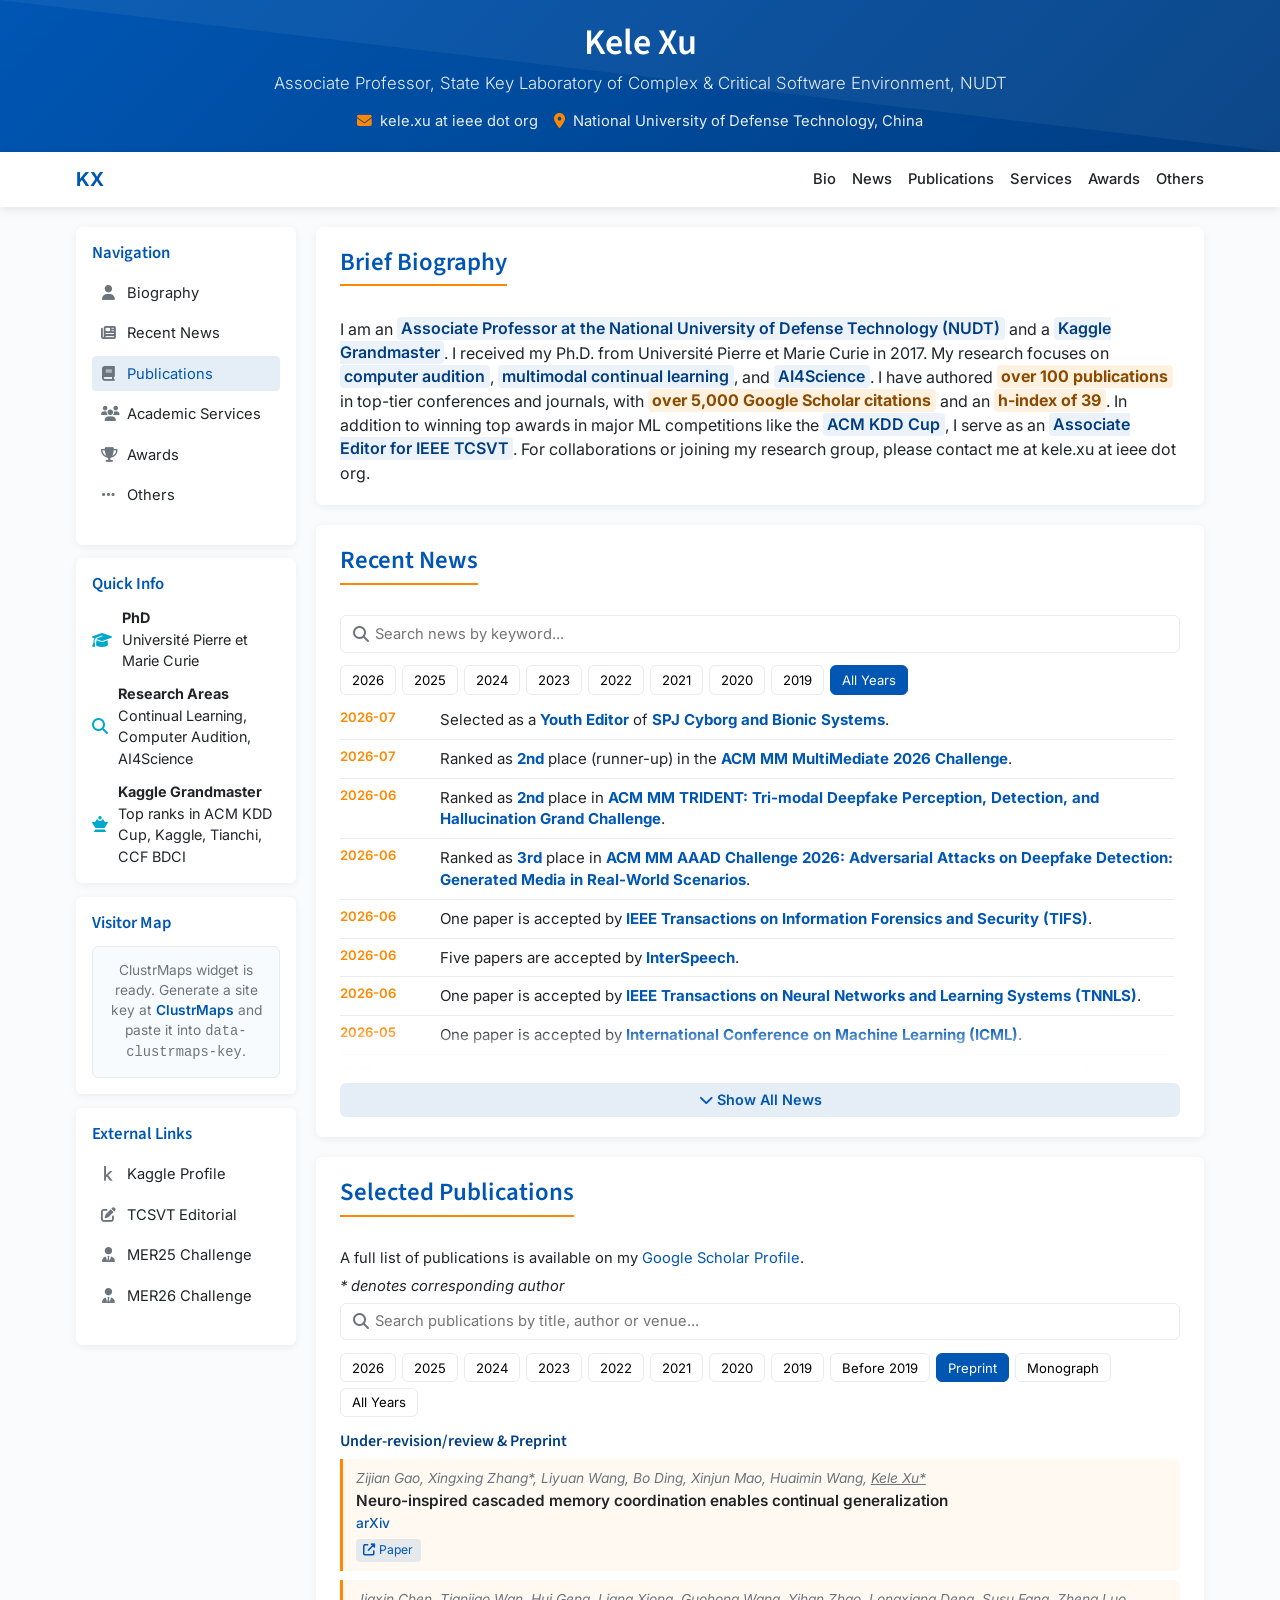
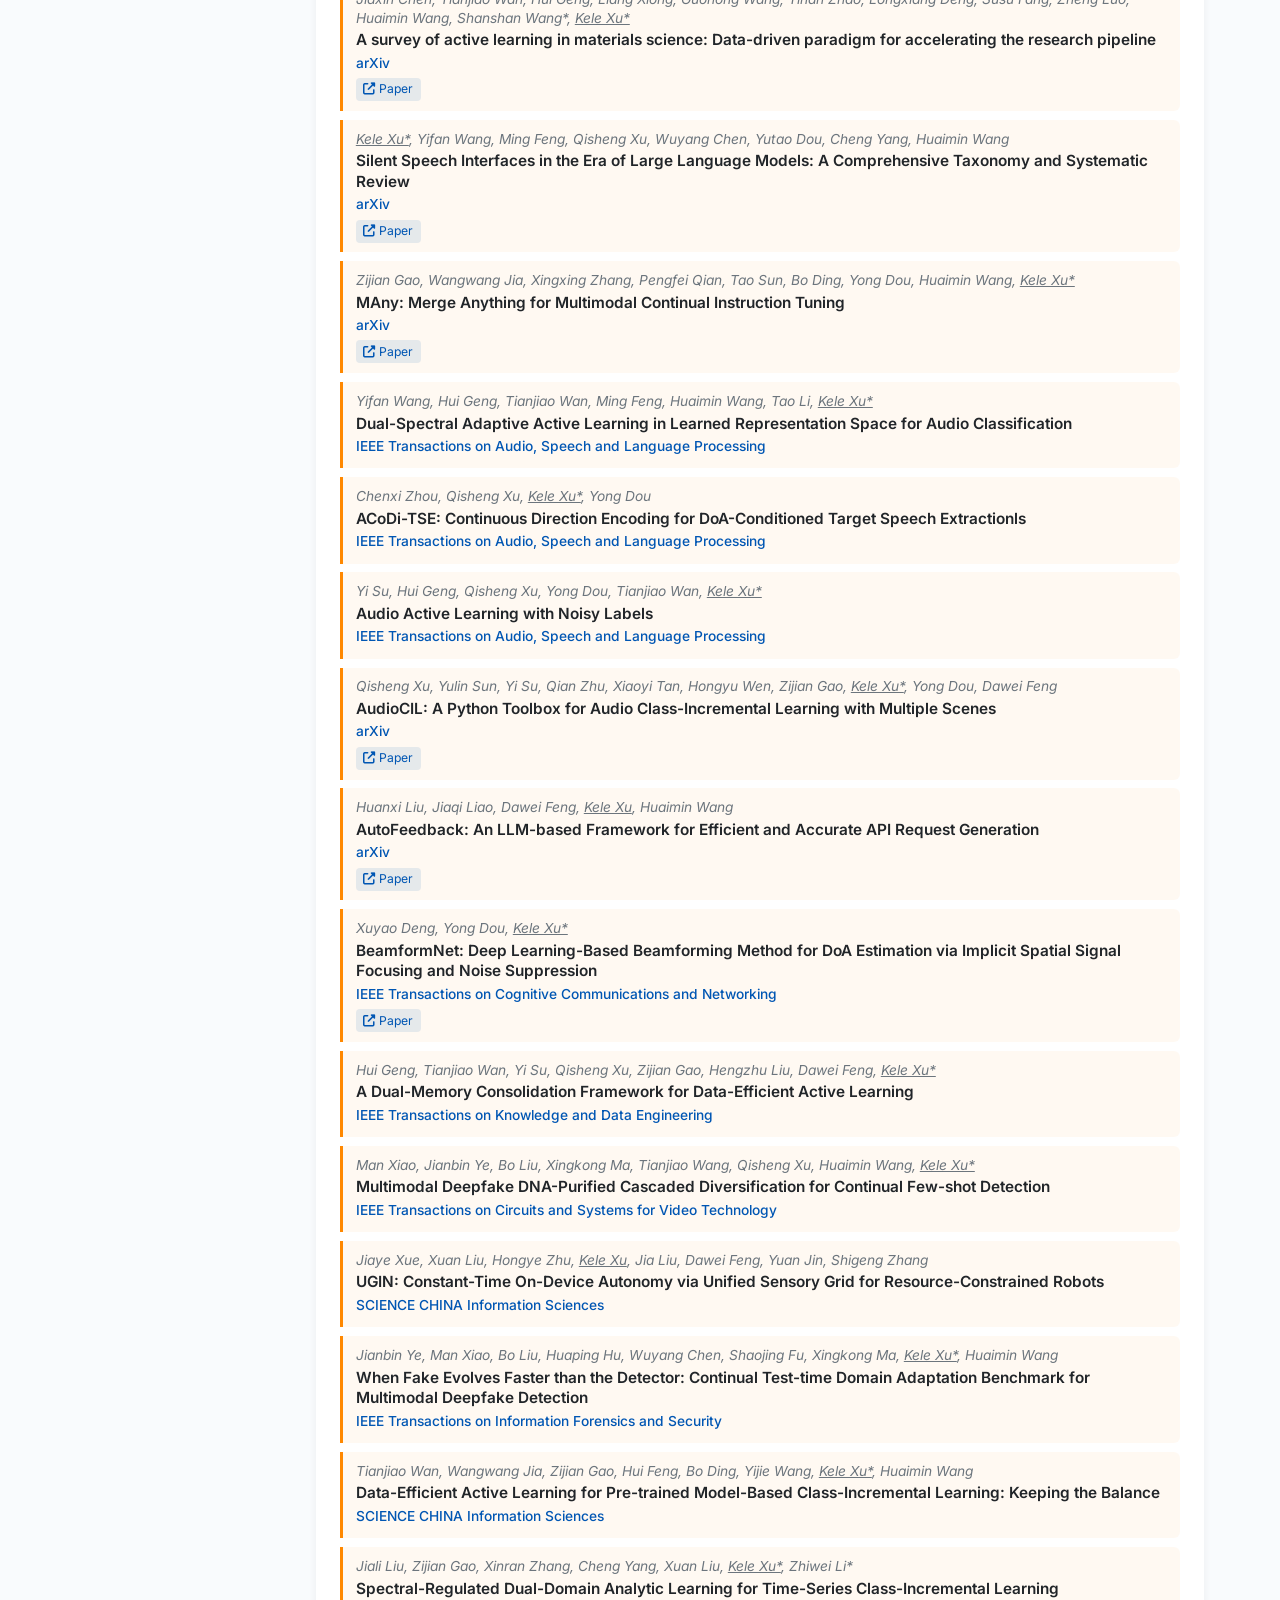
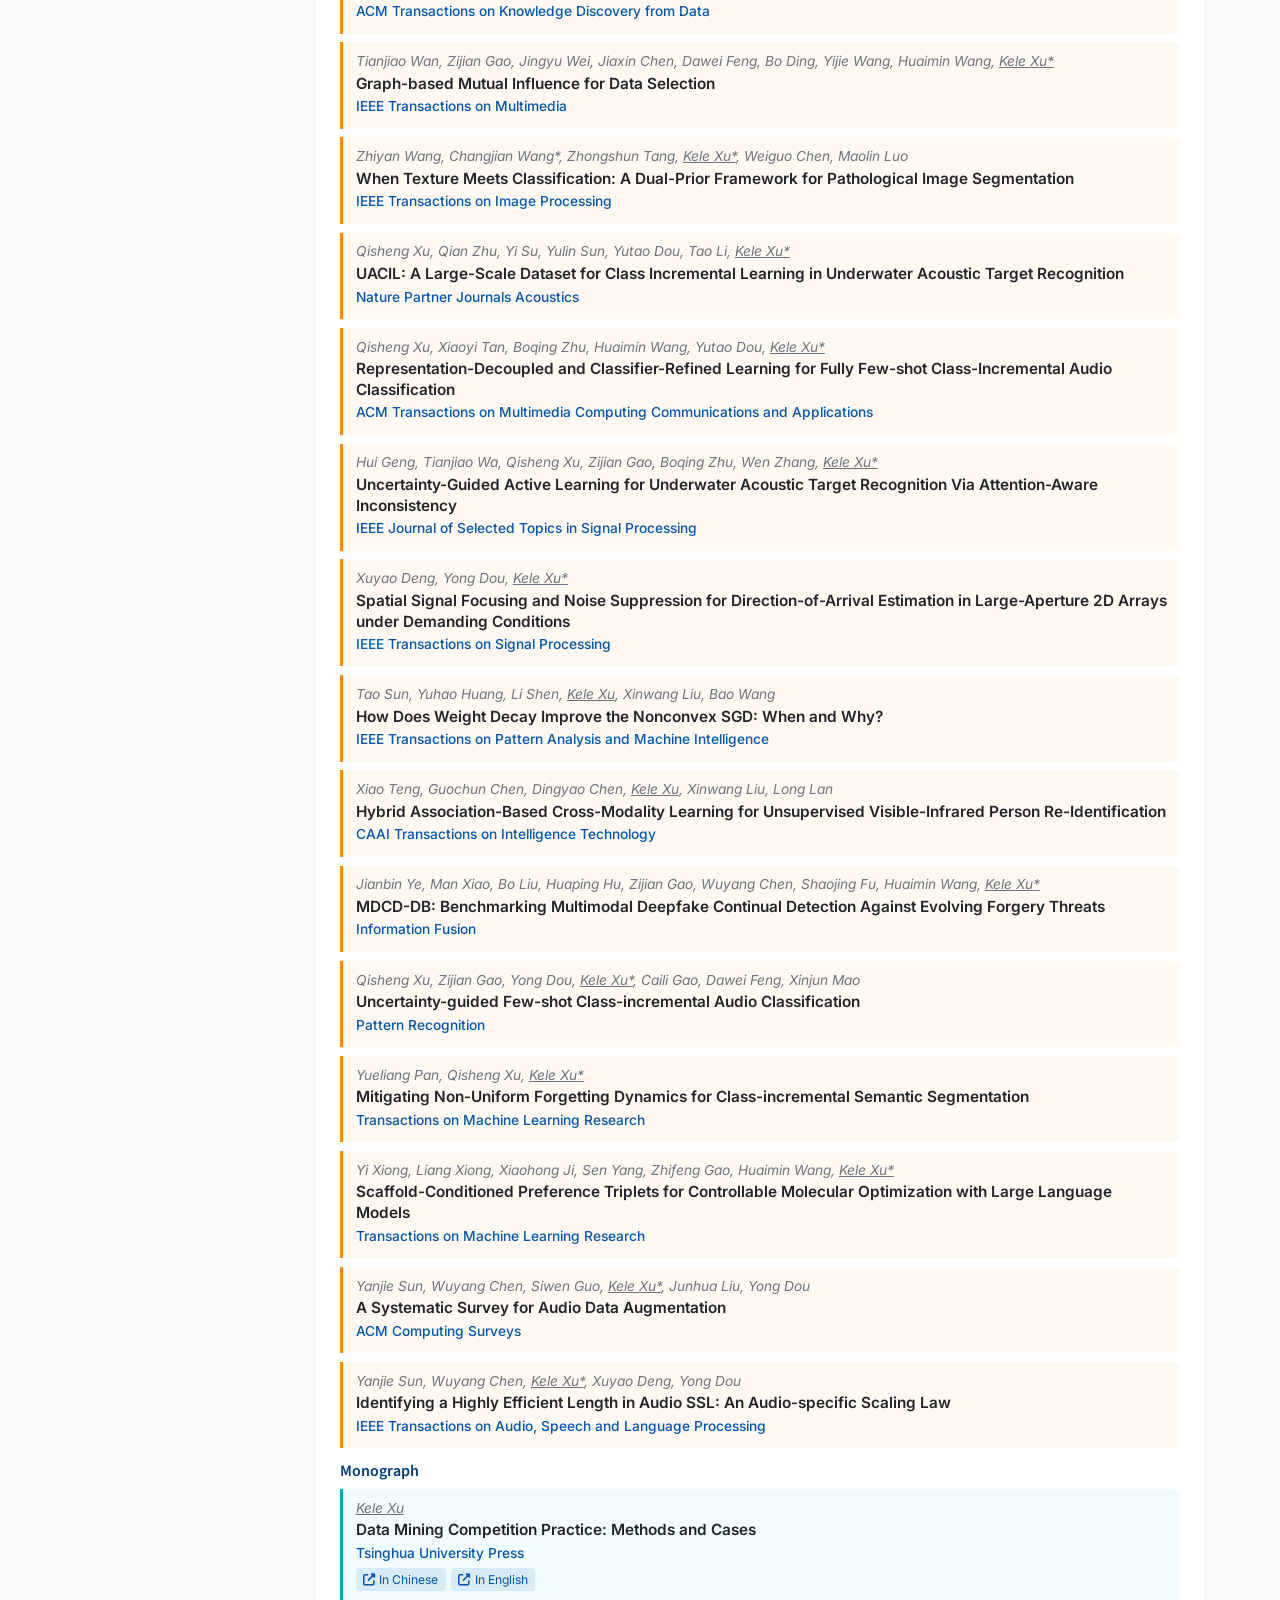
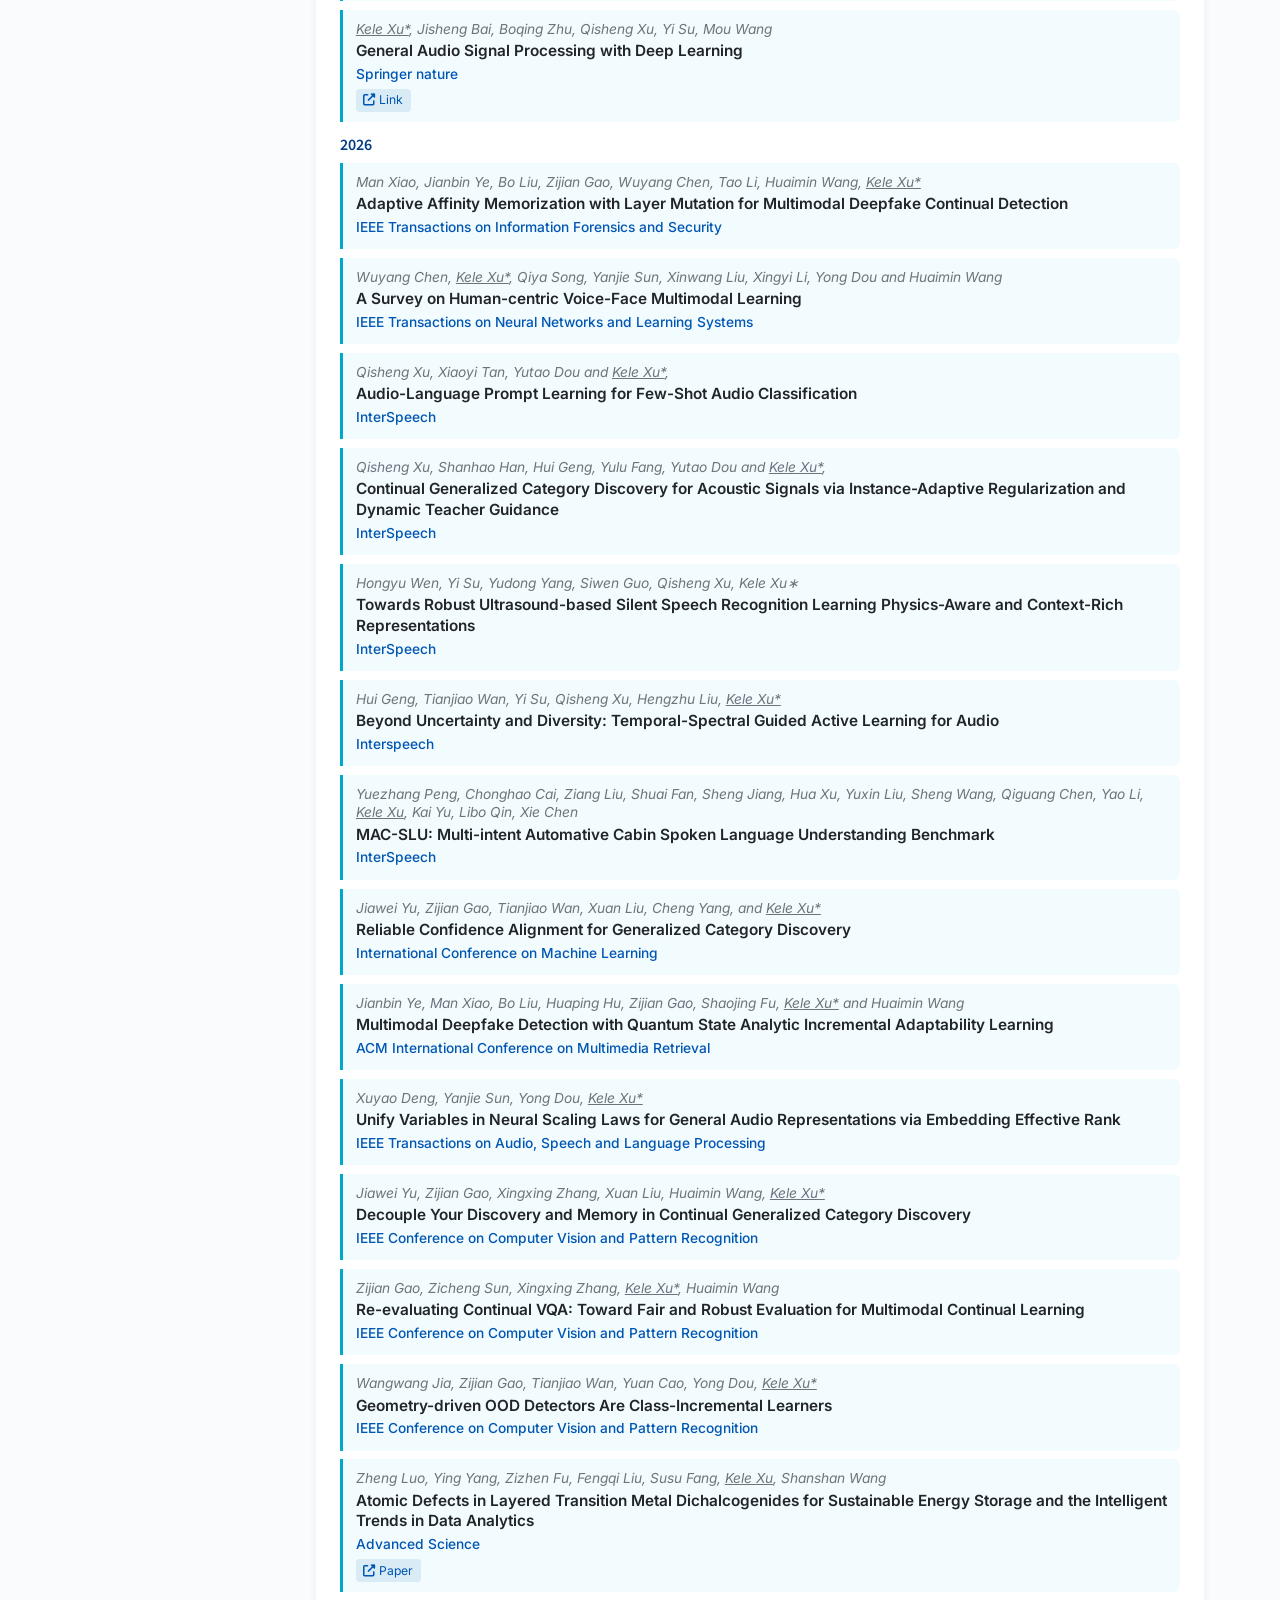
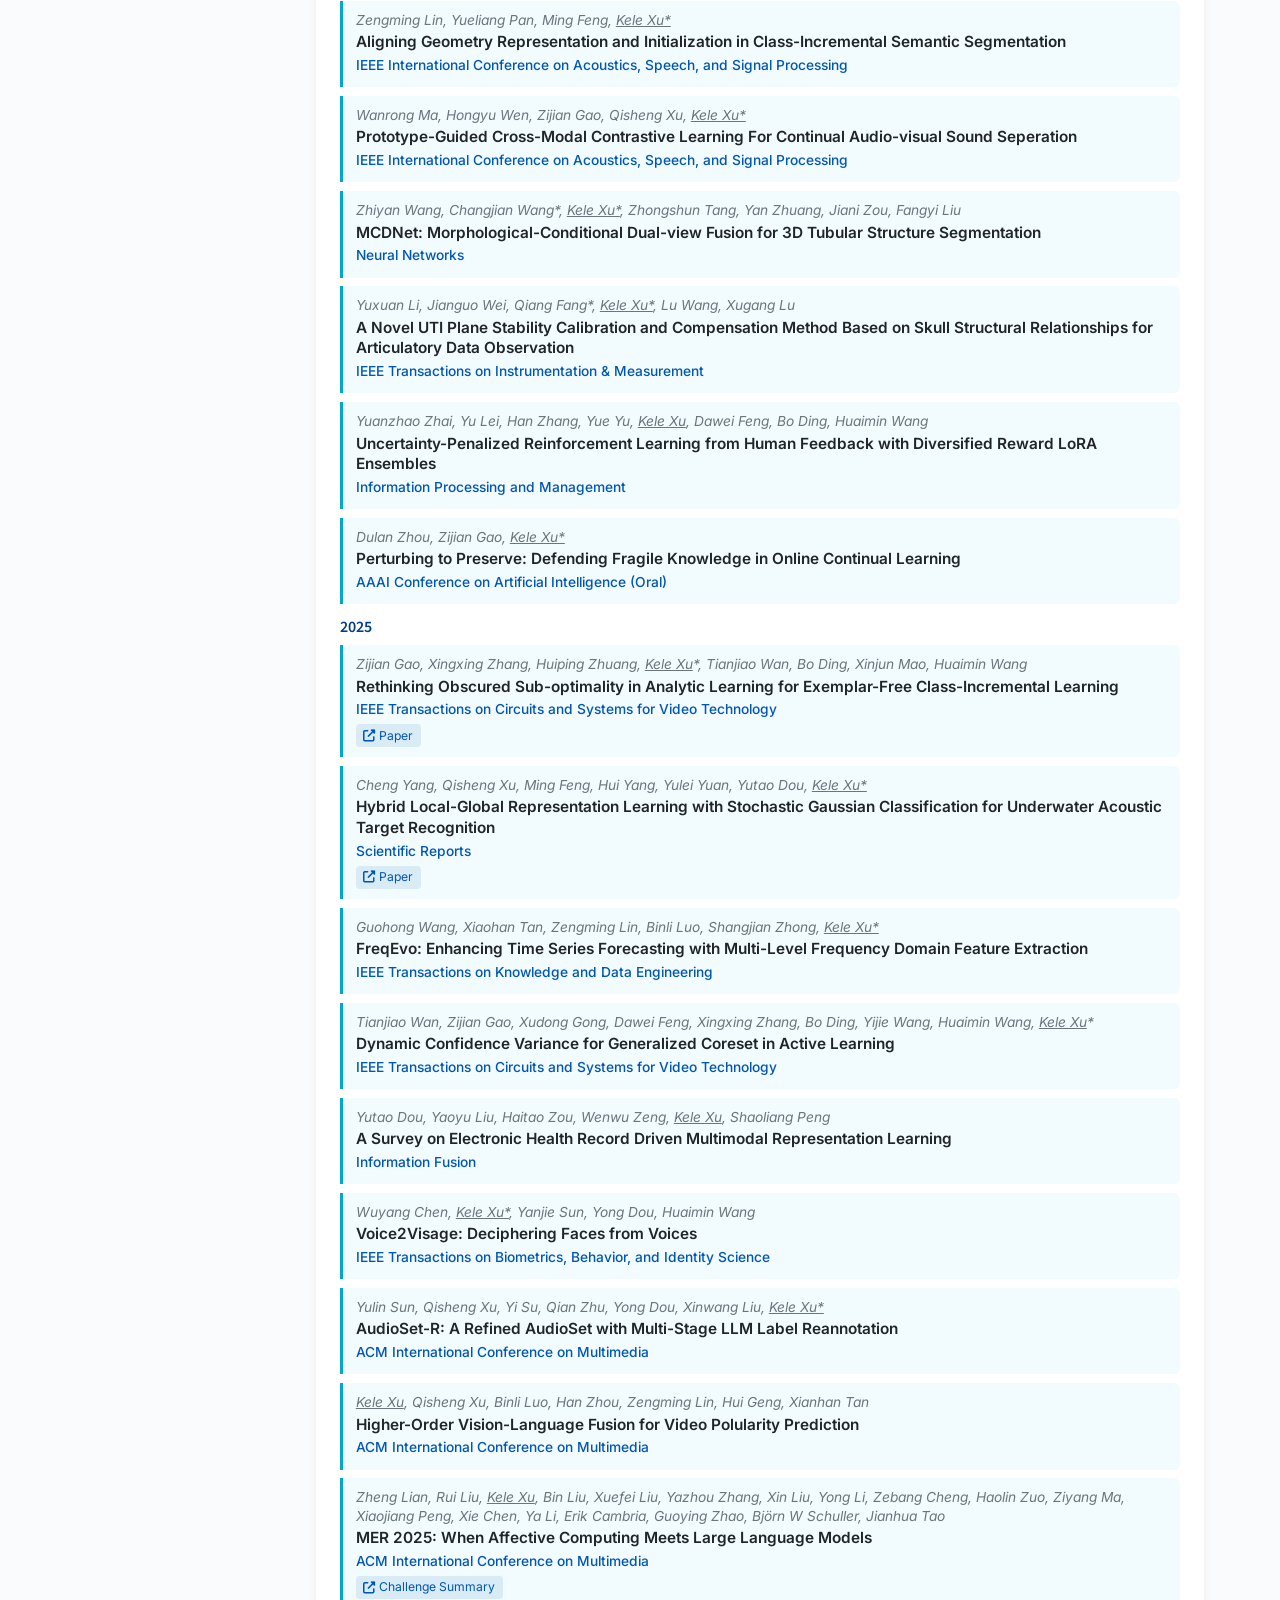
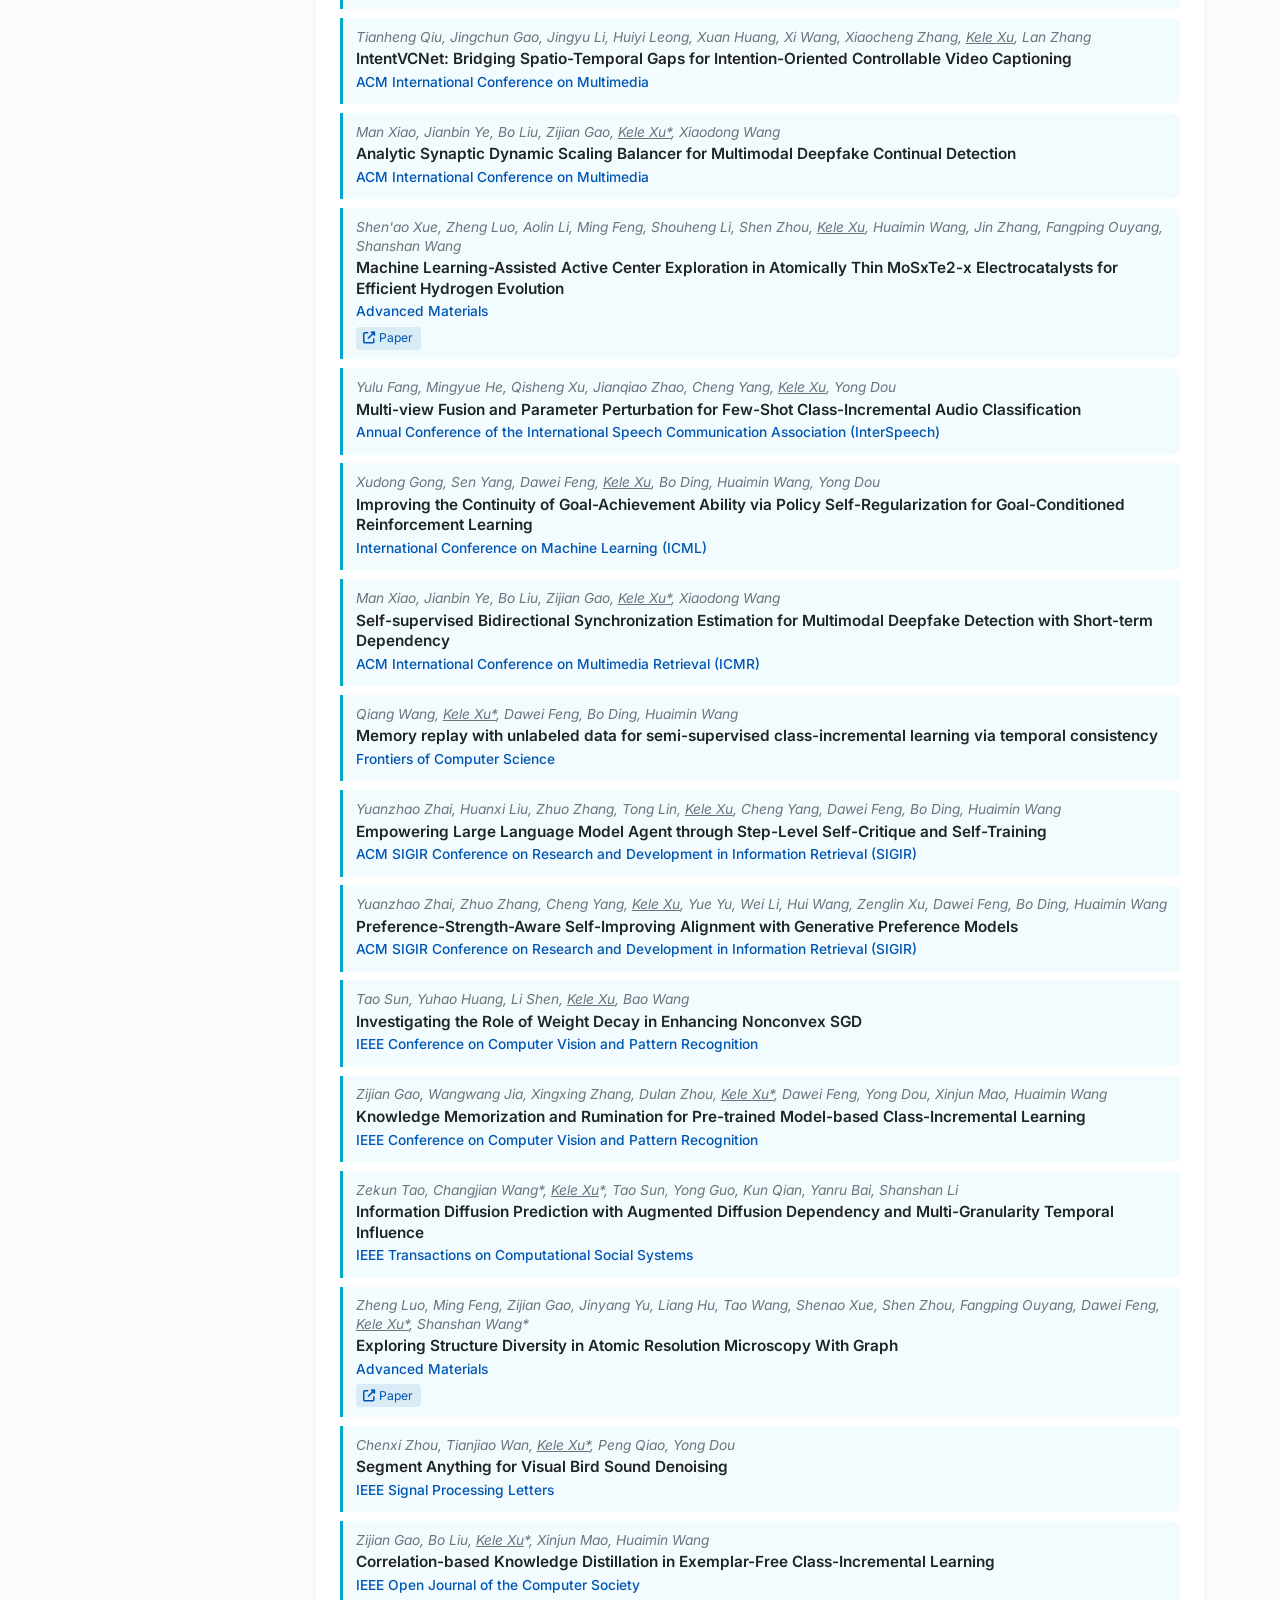
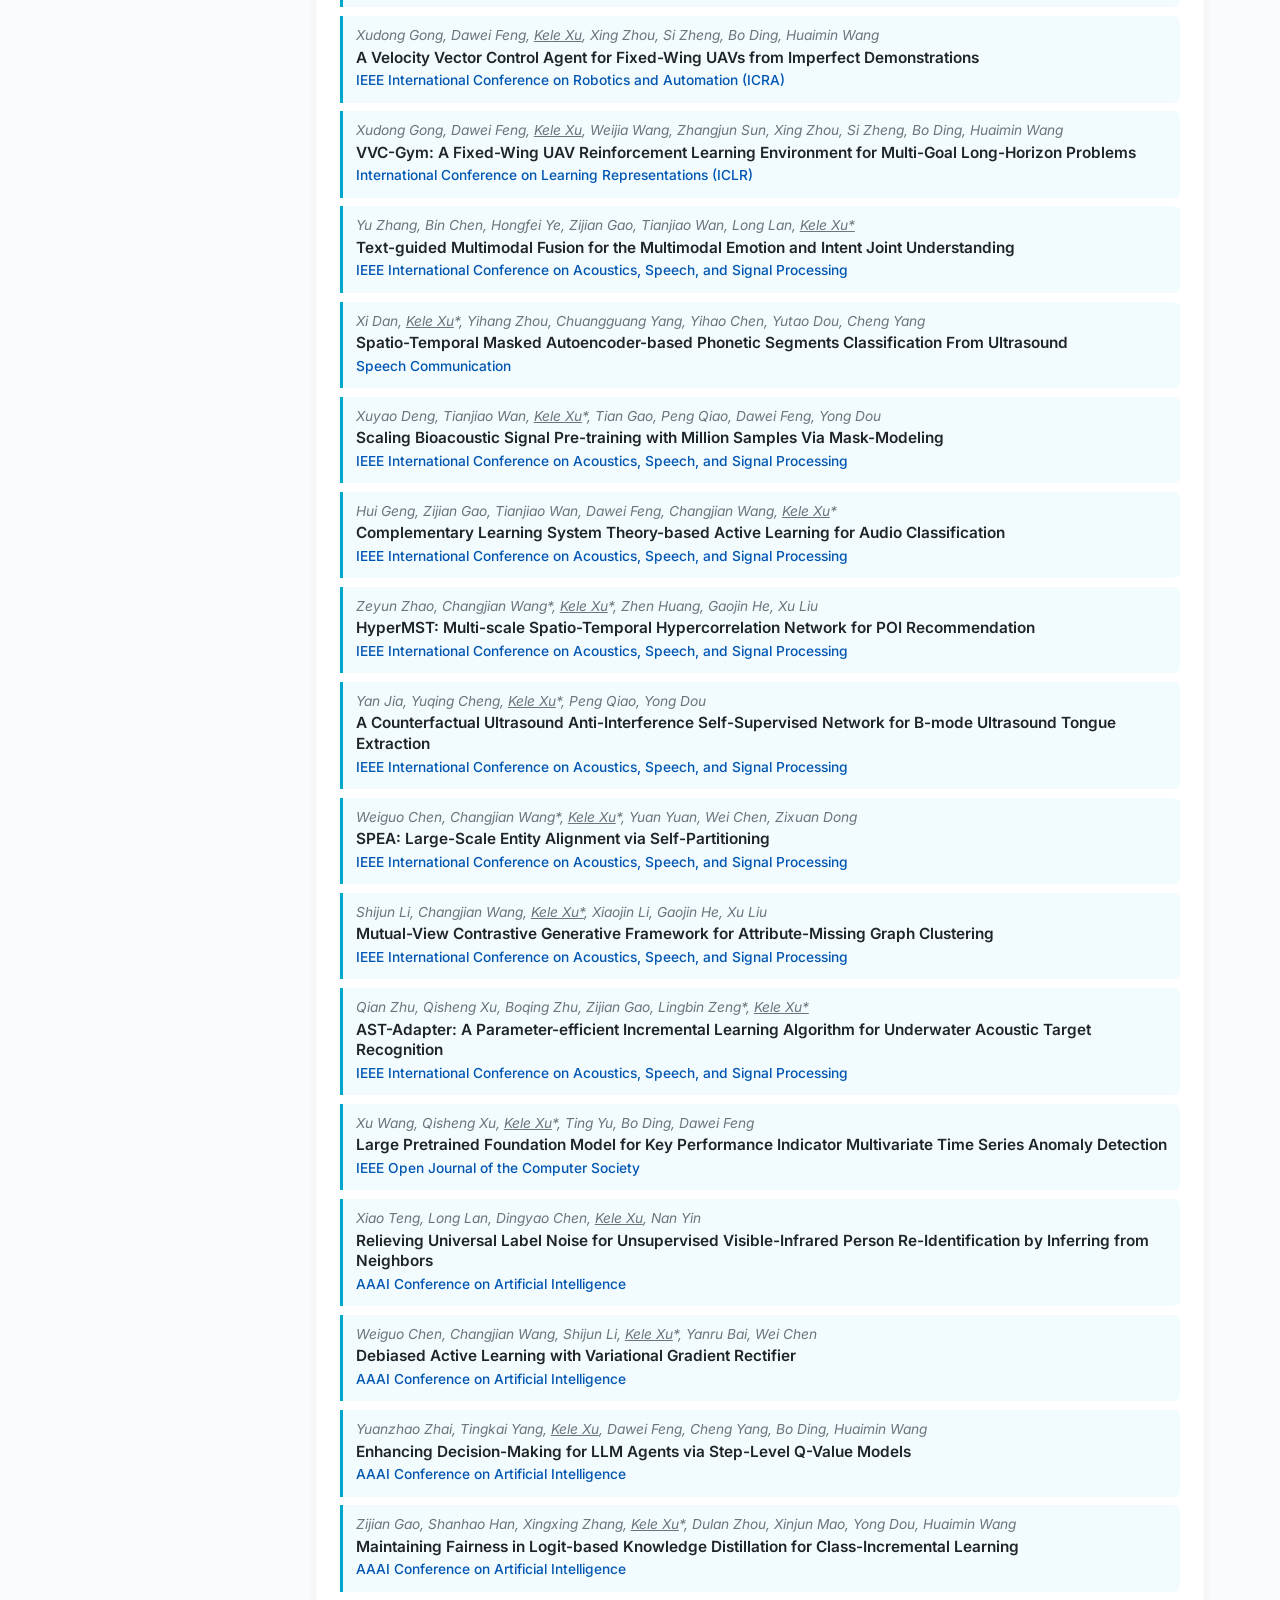
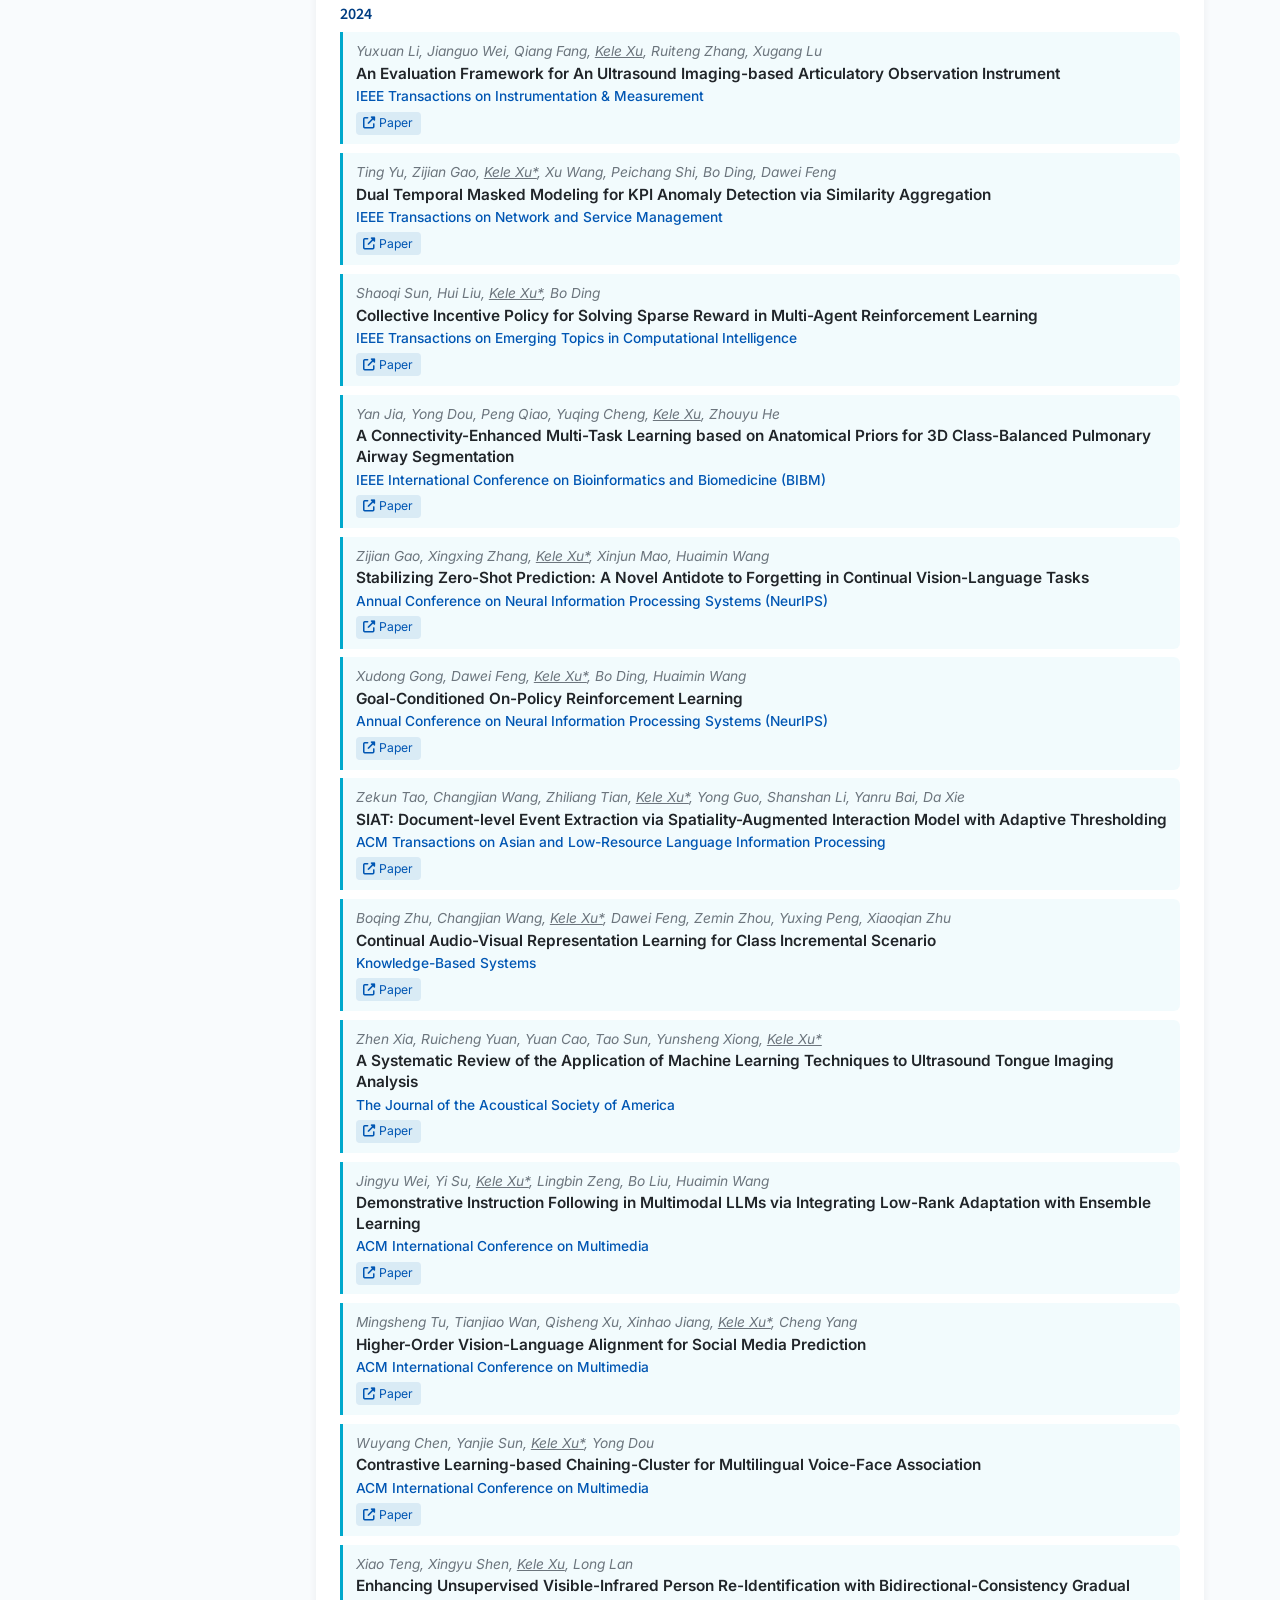
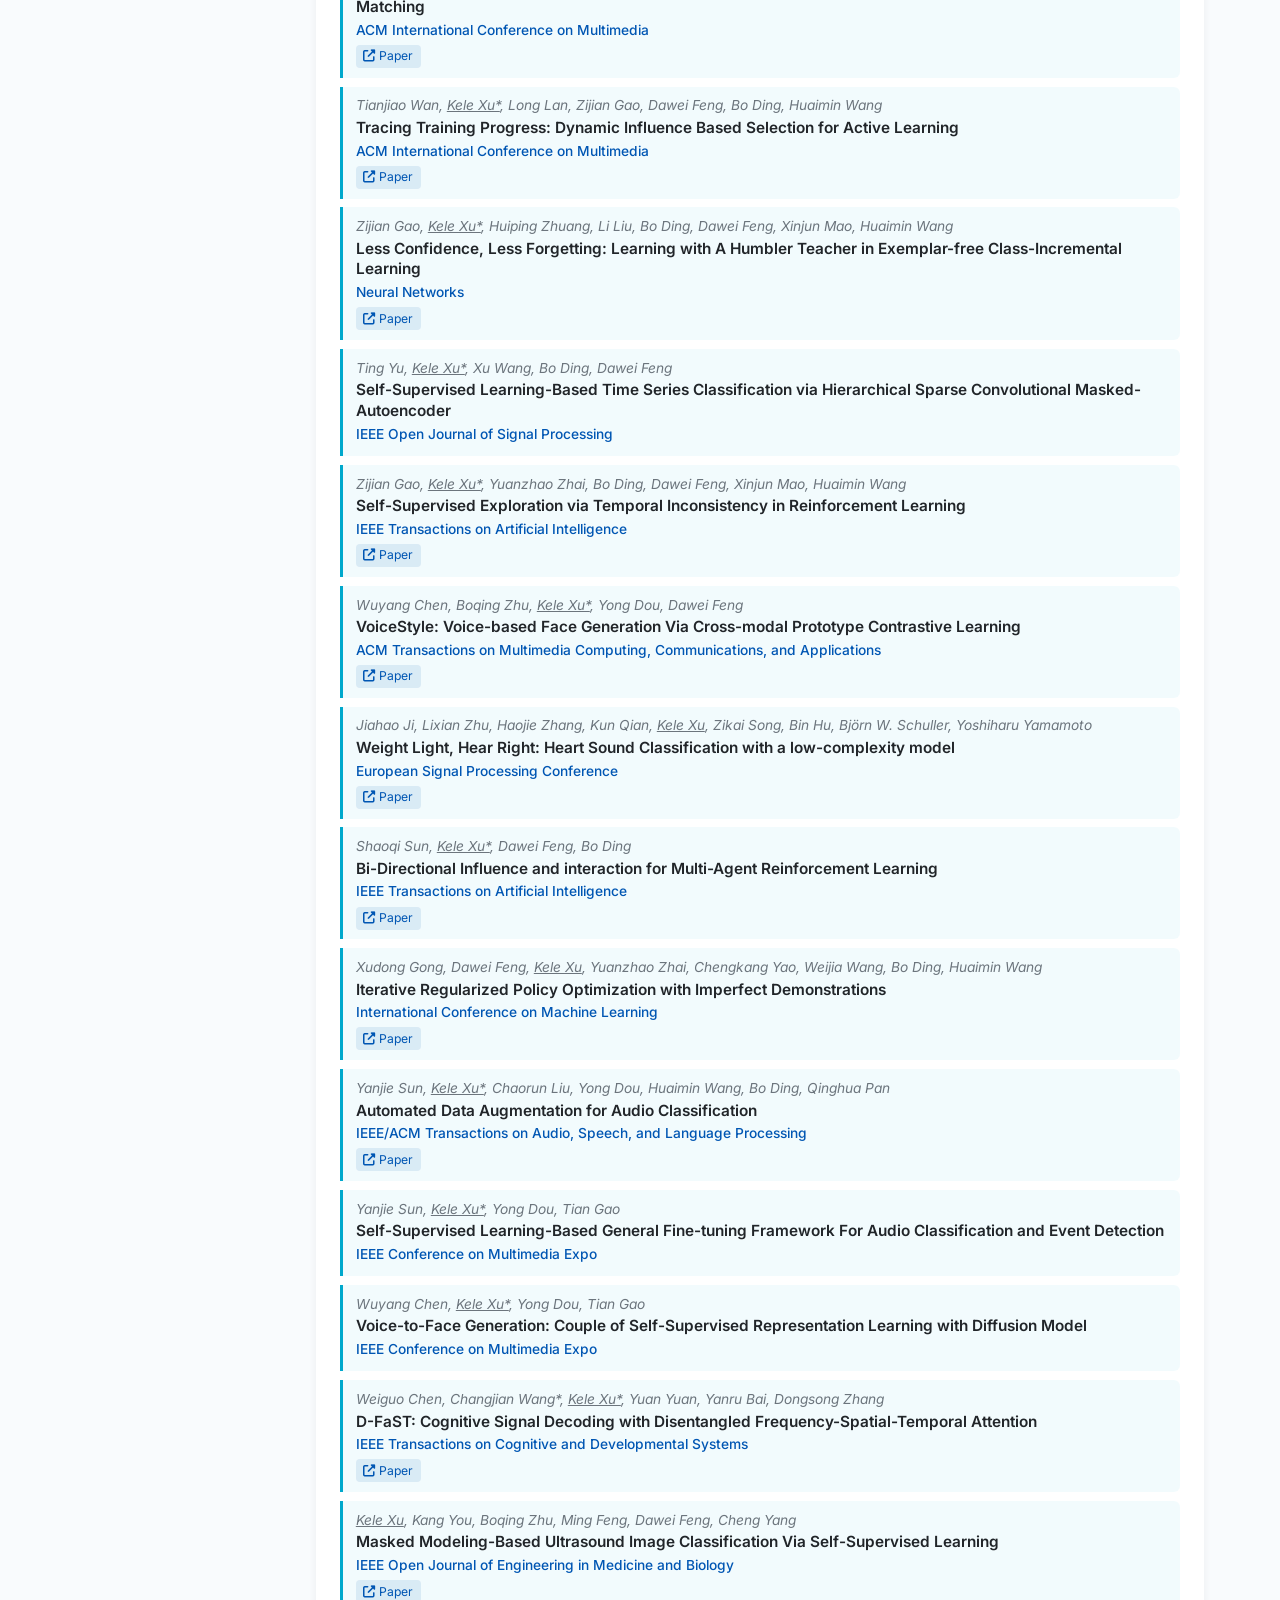
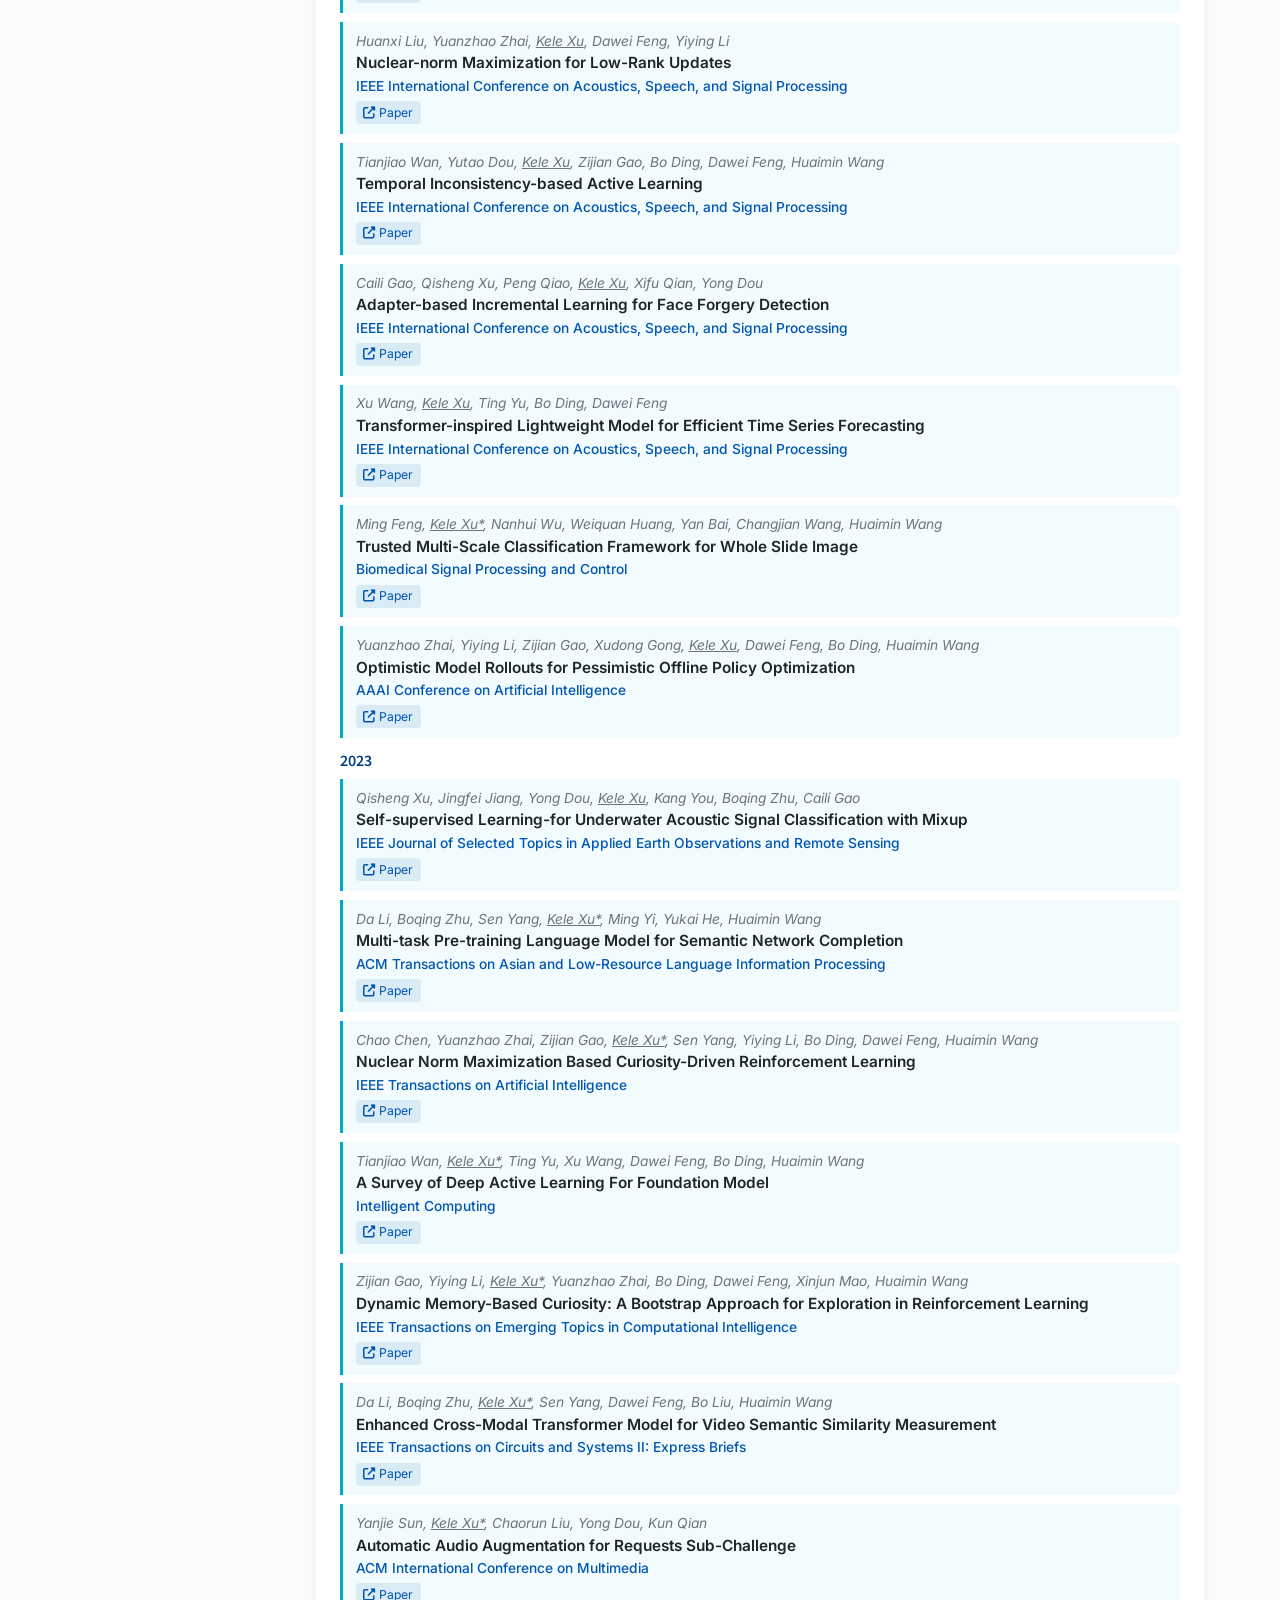
==== commit e6c9037c: "Update service roles and challenge news" ====
--- a/index.html
+++ b/index.html
@@ -1082,6 +1082,7 @@
                         <ul>
                             <li>Associate Editor, IEEE Transactions on Circuits and Systems for Video Technology <a href="https://ieee-cas.org/contact/kele-xu" target="_blank">[Link]</a></li>
                             <li>Associate Editor, Frontiers in Artificial Intelligence / Frontiers in Big Data <a href="https://www.frontiersin.org/journals/big-data/sections/machine-learning-and-artificial-intelligence/editors" target="_blank">[Link]</a></li>
+                            <li>Youth Editor, SPJ Cyborg and Bionic Systems</li>
                             <li>Guest Editor, SPJ Cyborg and Bionic Systems <a href="https://spj.science.org/page/cbsystems/si/audio-inspired-methods-for-healthcare" target="_blank">[Link]</a></li>
                             <li>Guest Editor, Computer Speech & Language <a href="https://www.sciencedirect.com/special-issue/332571/acoustical-intelligence-in-the-wild-advancing-acoustic-signal-understanding-in-open-environments" target="_blank">[Link]</a></li>
                             <li>Guest Editor, Sensors <a href="https://www.mdpi.com/journal/sensors/special_issues/4PJ45YQ956" target="_blank">[Link]</a></li>
@@ -1111,7 +1112,7 @@
                         <h3>Journal Reviewing</h3>
                         <ul>
                             <li>Reviewer for leading journals across acoustics, speech, signal processing, multimedia, AI, remote sensing, biomedical engineering, and intelligent systems.</li>
-                            <li>Nature Communications, JASA, Speech Communication, IEEE TASLP, IEEE TNNLS, IEEE TMM, IEEE TIP, IEEE TAI, IEEE TGRS, IEEE JBHI, ACM TIST, Neural Networks, Neurocomputing, Expert Systems with Applications, Knowledge-Based Systems, and others.</li>
+                            <li>Nature Communications, JASA, Speech Communication, IEEE TPAMI, IEEE TASLP, IEEE TNNLS, IEEE TMM, IEEE TIP, IEEE TAI, IEEE TGRS, IEEE JBHI, ACM TIST, Neural Networks, Neurocomputing, Expert Systems with Applications, Knowledge-Based Systems, and others.</li>
                         </ul>
                     </div>
                 </div>
@@ -1148,6 +1149,7 @@
                 </div>
                 
                 <ul>
+                    <li>Youth Editor for SPJ-Cyborg and Bionic Systems.</li>
                     <li>Guest Editor for SPJ-Cyborg and Bionic Systems. [<a href="https://spj.science.org/page/cbsystems/si/audio-inspired-methods-for-healthcare" target="_blank">Link</a>]</li>
                     <li>IEEE Joint-Cloud Computing (JCC) 2024. [<a href="https://ieeejcc.com/call-for-papers/" target="_blank">Link</a>]</li>
                     <li>The International Workshop on Artificial Intelligence Enhanced Internet of Things-IEEE ICA3PP 2023. [<a href="http://vlab.csu.edu.cn/AIEIoT/" target="_blank">Link</a>]</li>
@@ -1321,6 +1323,8 @@
         function initializeNewsData() {
             // 原始新闻数据 - 从原始HTML中提取的所有新闻，按时间倒序排列
             const rawNews = [
+                {date: "2026-07", content: "Selected as a <strong>Youth Editor</strong> of <strong>SPJ Cyborg and Bionic Systems</strong>."},
+                {date: "2026-07", content: "Ranked as <strong>2nd</strong> place (runner-up) in the <strong>ACM MM MultiMediate 2026 Challenge</strong>."},
                 {date: "2026-06", content: "Ranked as <strong>2nd</strong> place in <strong>ACM MM TRIDENT: Tri-modal Deepfake Perception, Detection, and Hallucination Grand Challenge</strong>."},
                 {date: "2026-06", content: "Ranked as <strong>3rd</strong> place in <strong>ACM MM AAAD Challenge 2026: Adversarial Attacks on Deepfake Detection: Generated Media in Real-World Scenarios</strong>."},
 				{date: "2026-06", content: "One paper is accepted by <strong>IEEE Transactions on Information Forensics and Security (TIFS)</strong>."},
@@ -1460,6 +1464,7 @@
                 {rank: "1st", title: "1st place in European Congress on Digital Pathology (ECDP2020) HEROHE Competition, Prize Winner, 2020", year: "2020"},
                 {rank: "1st", title: "1st place among more than 900 teams in Medical Health Big Data Innovation Application, Prize Winner, 2018", year: "2018"},
                 {rank: "1st", title: "1st place among more than 2000 teams in CCF BDCI, Prize Winner, 2016", year: "2016"},
+                {rank: "2nd", title: "2nd place (Runner-Up) in ACM MM MultiMediate 2026 Challenge, 2026", year: "2026"},
                 {rank: "2nd", title: "2nd place in IJCAI The 2nd Challenge on Characterizing User Behavior in Social Networks: Propagation, Prediction, and Sensemaking, 2025", year: "2025"},
                 {rank: "2nd", title: "2nd place in ACM MultiMedia Social Media Prediction (SMP) Challenge (SMP2024), 2024", year: "2024"},
                 {rank: "2nd", title: "2nd place in CVPR NTIRE Challenge on HR Depth from Images, 2025", year: "2025"},
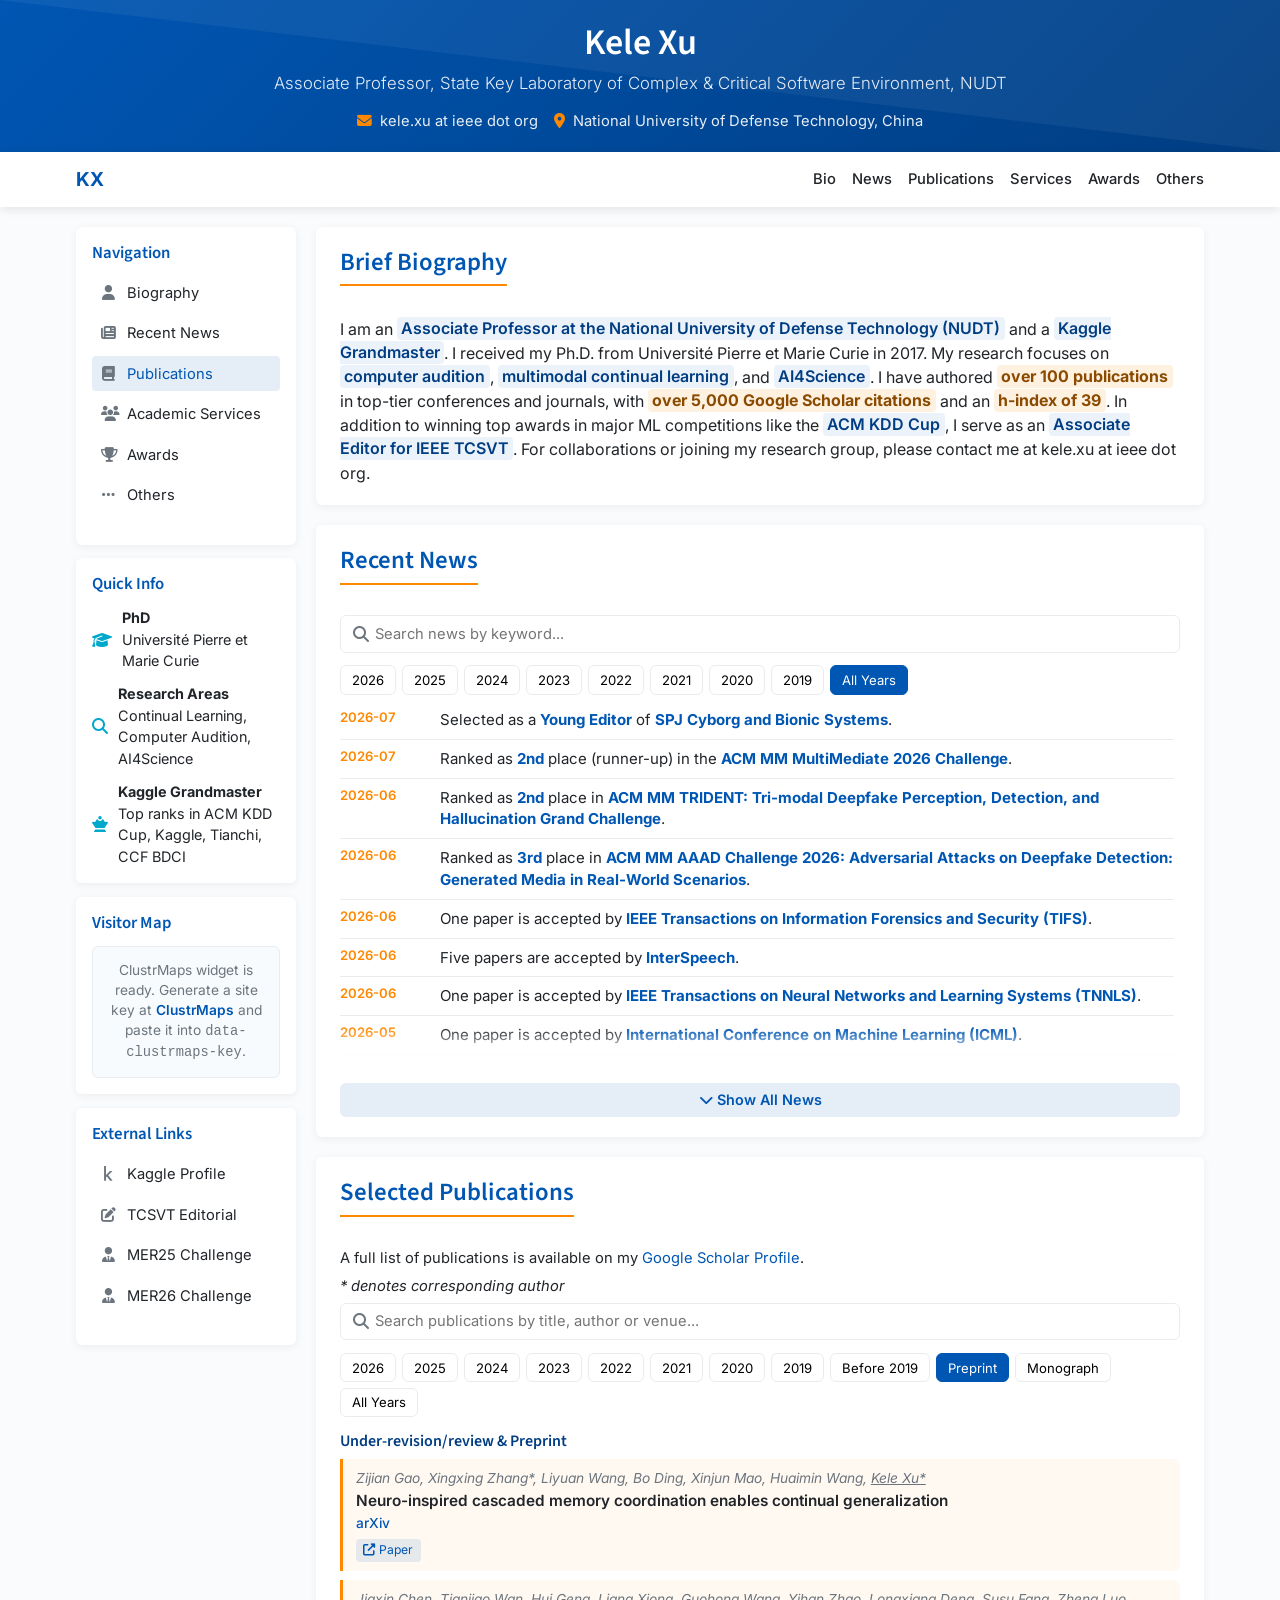
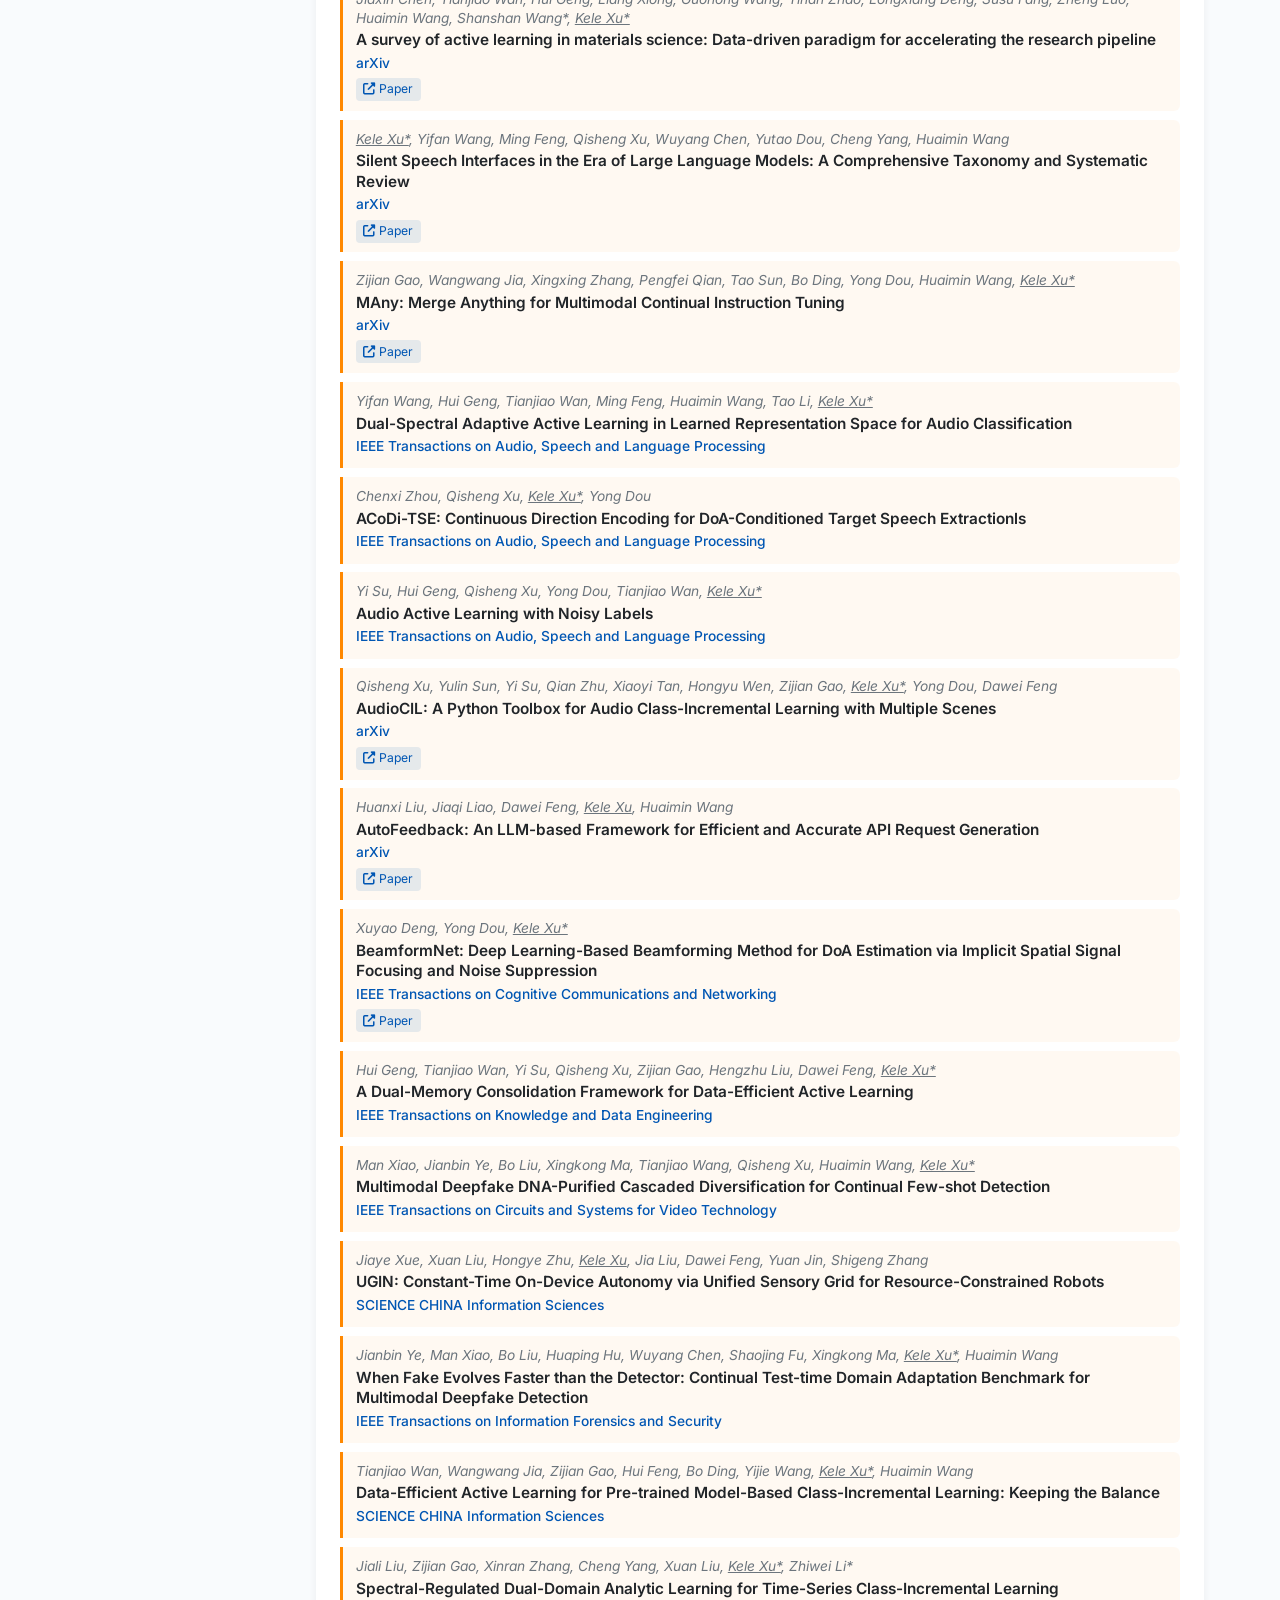
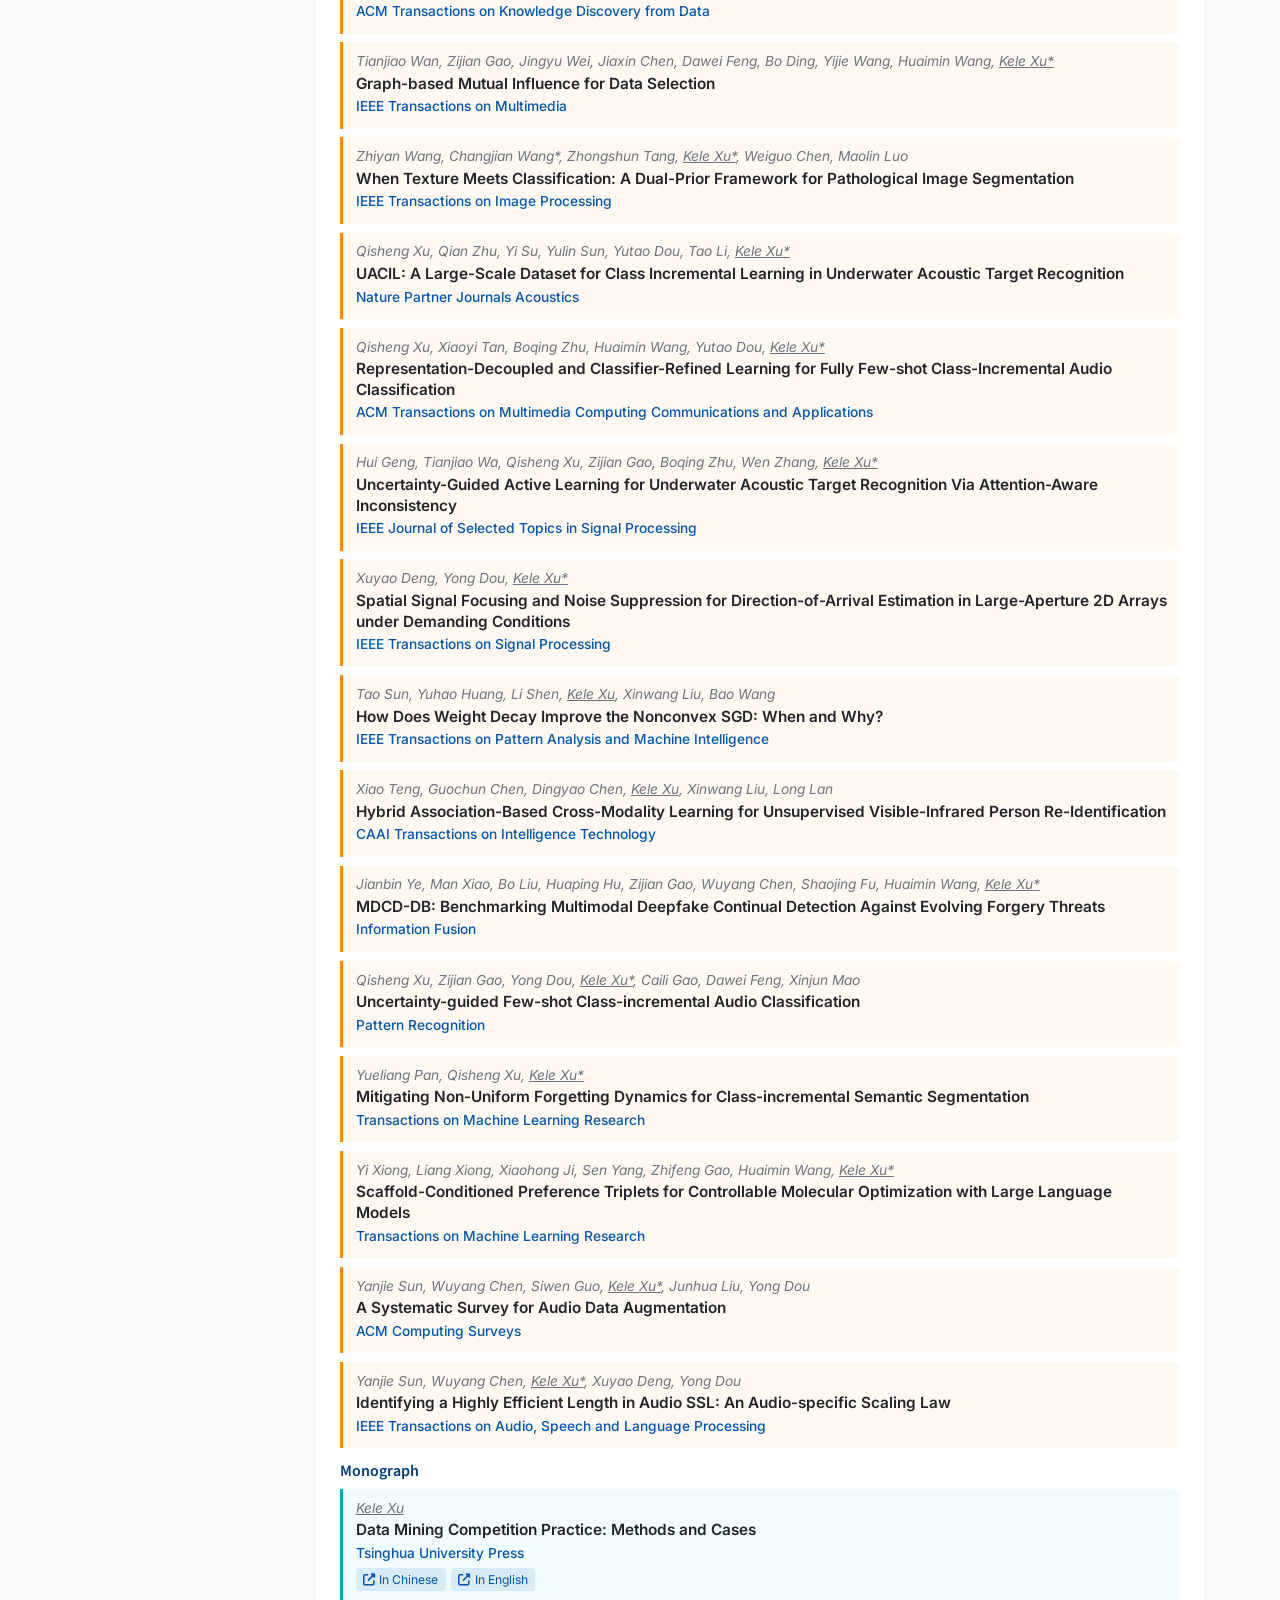
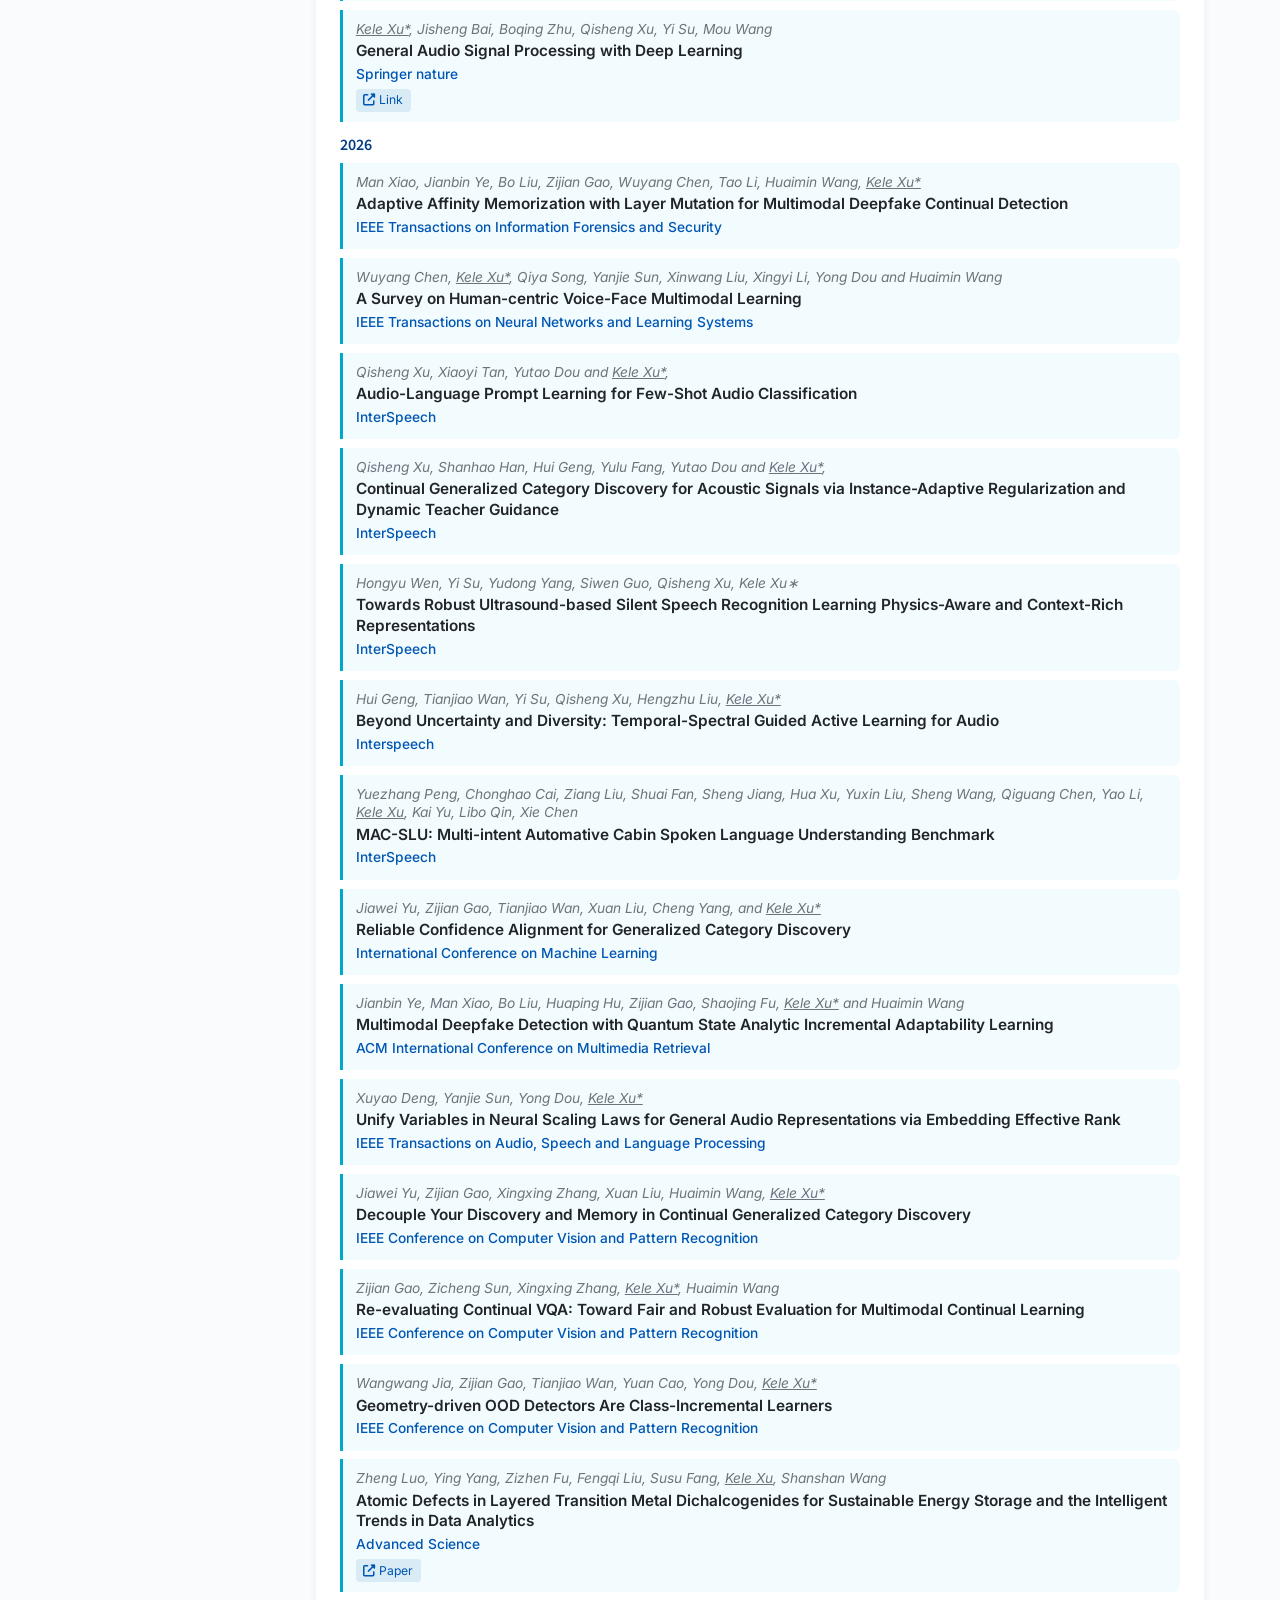
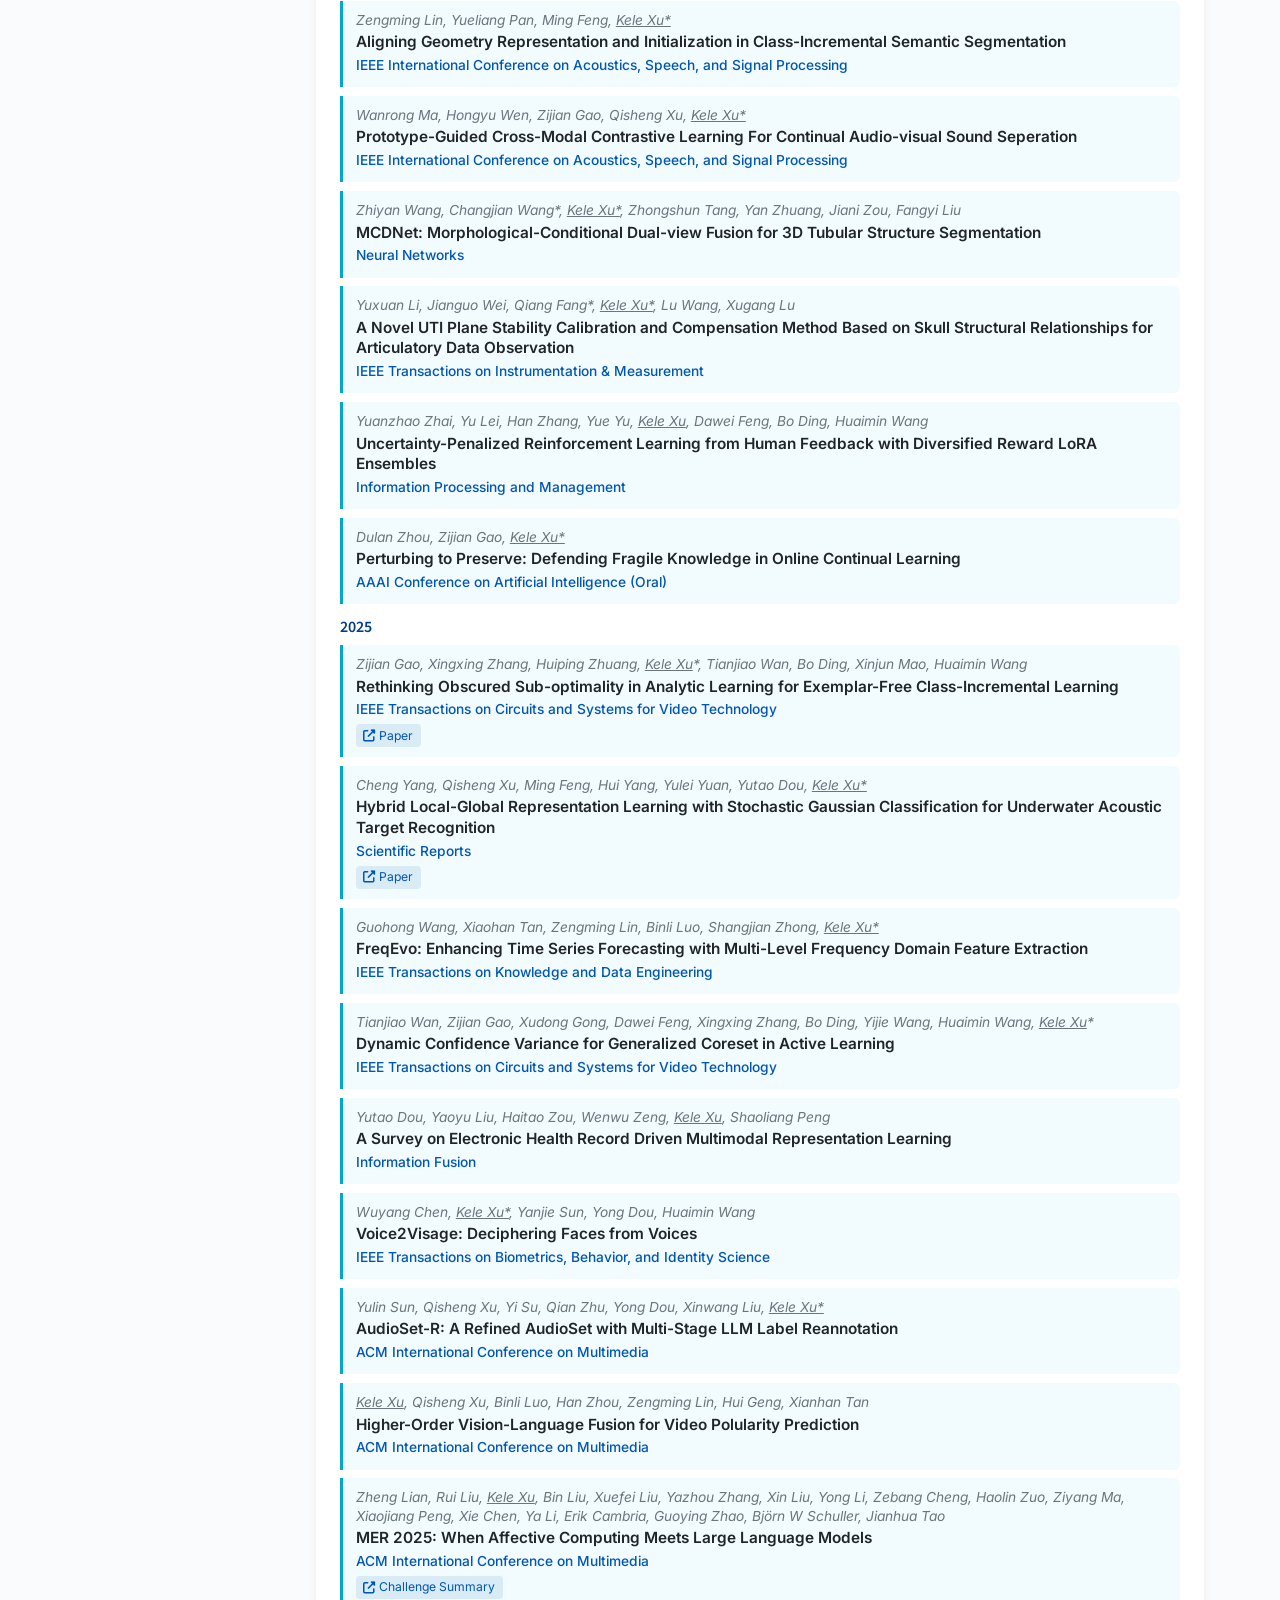
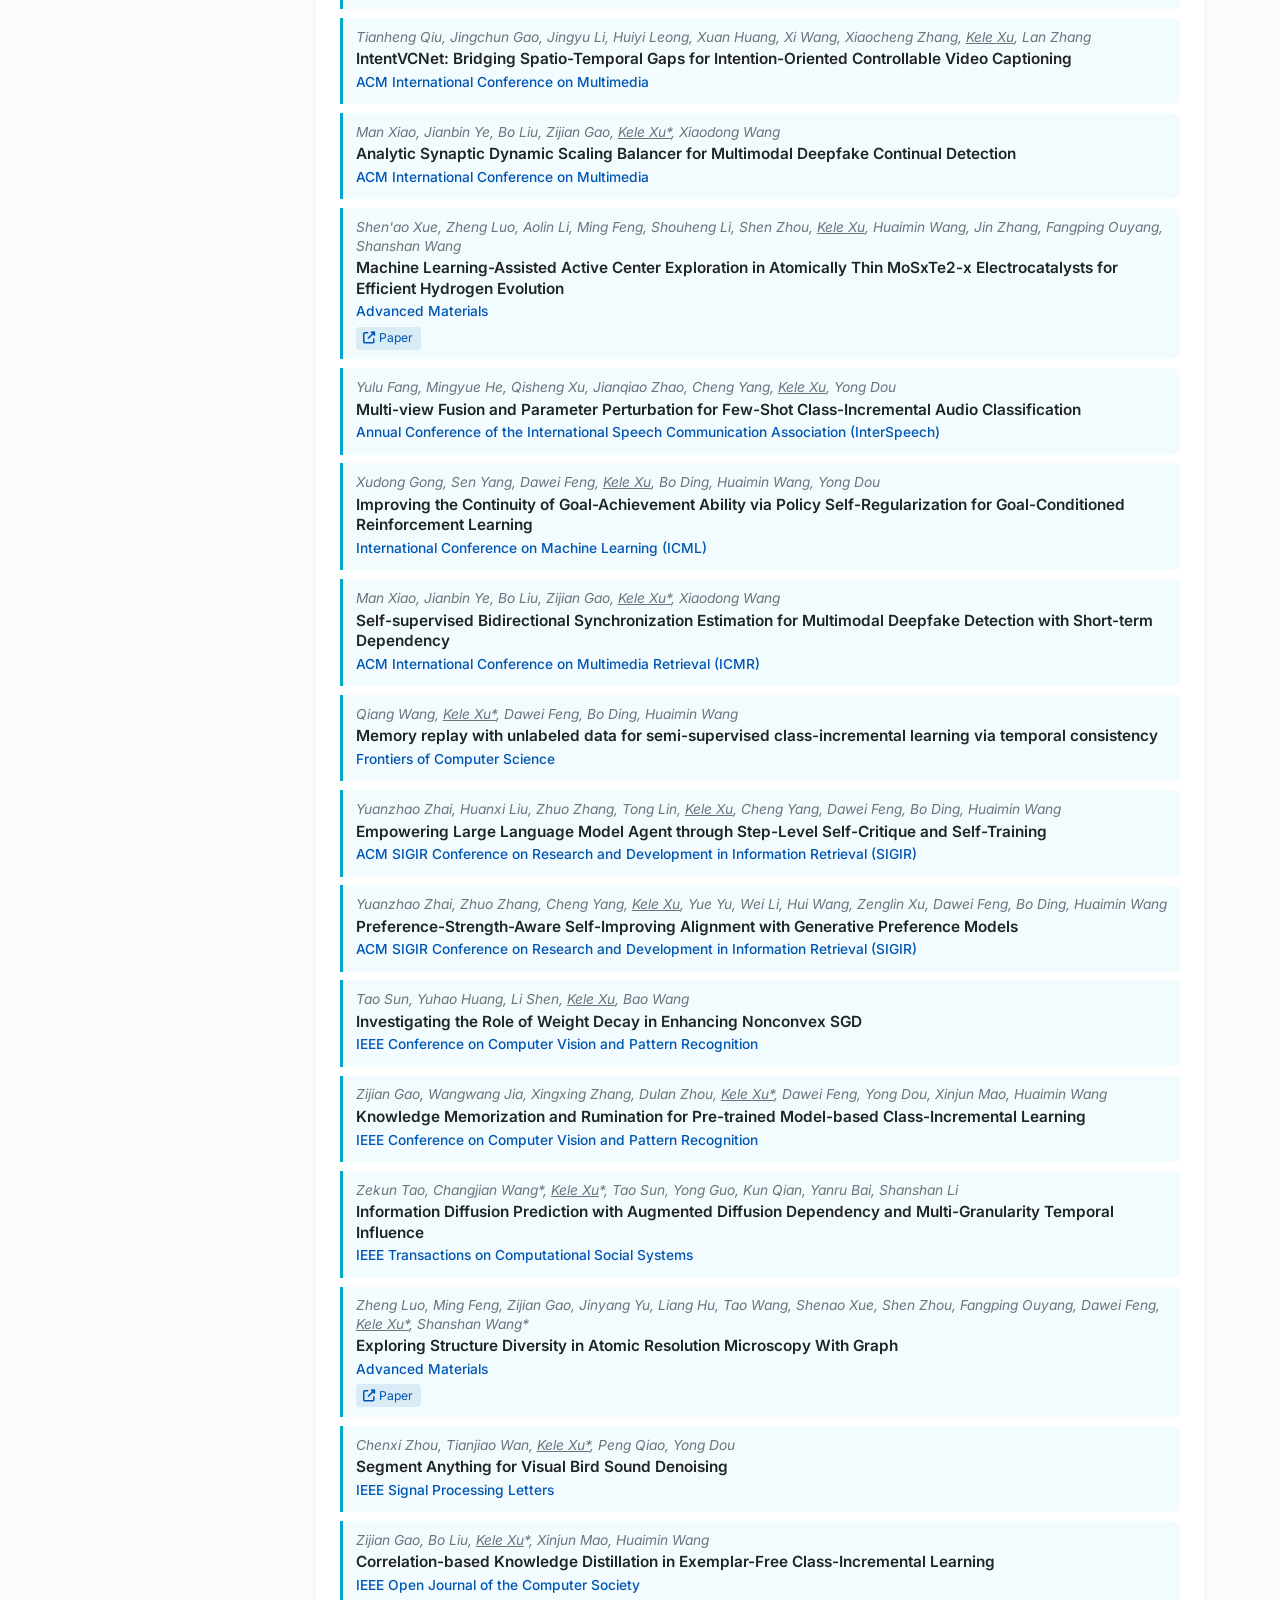
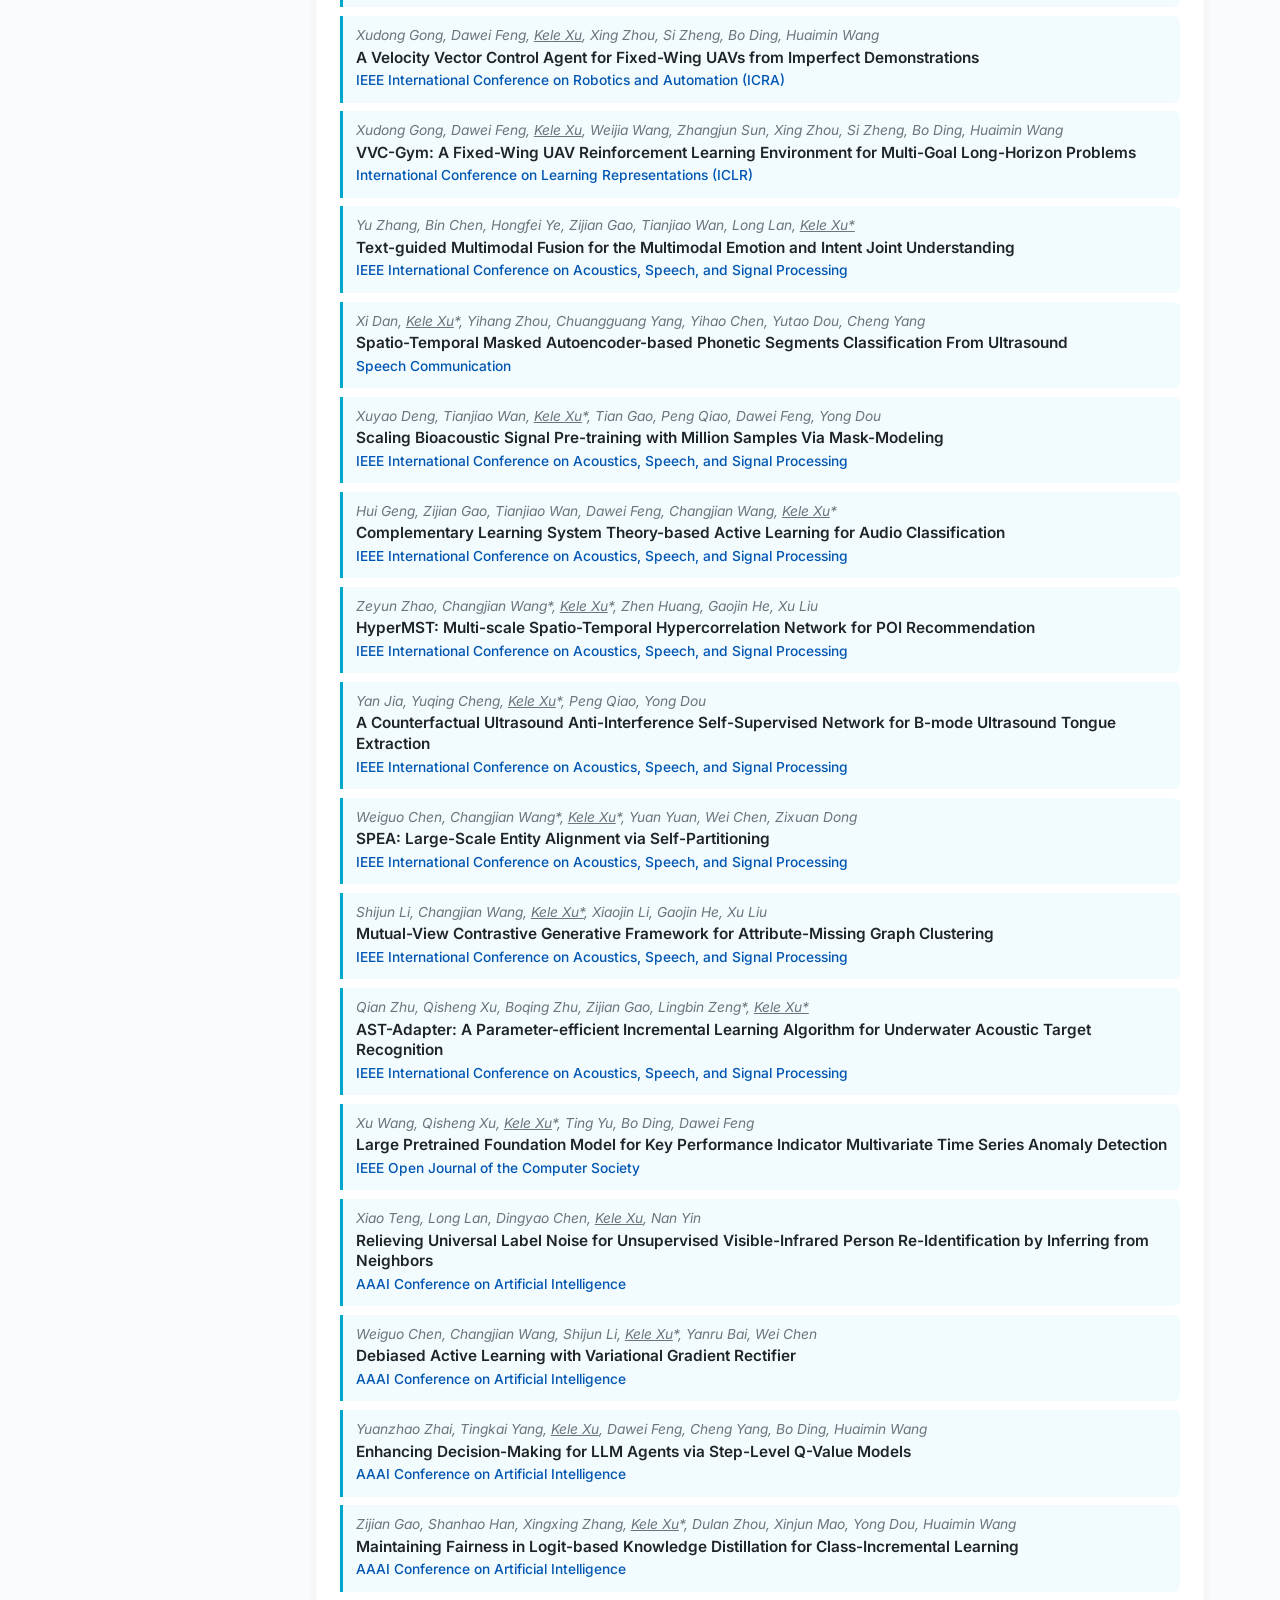
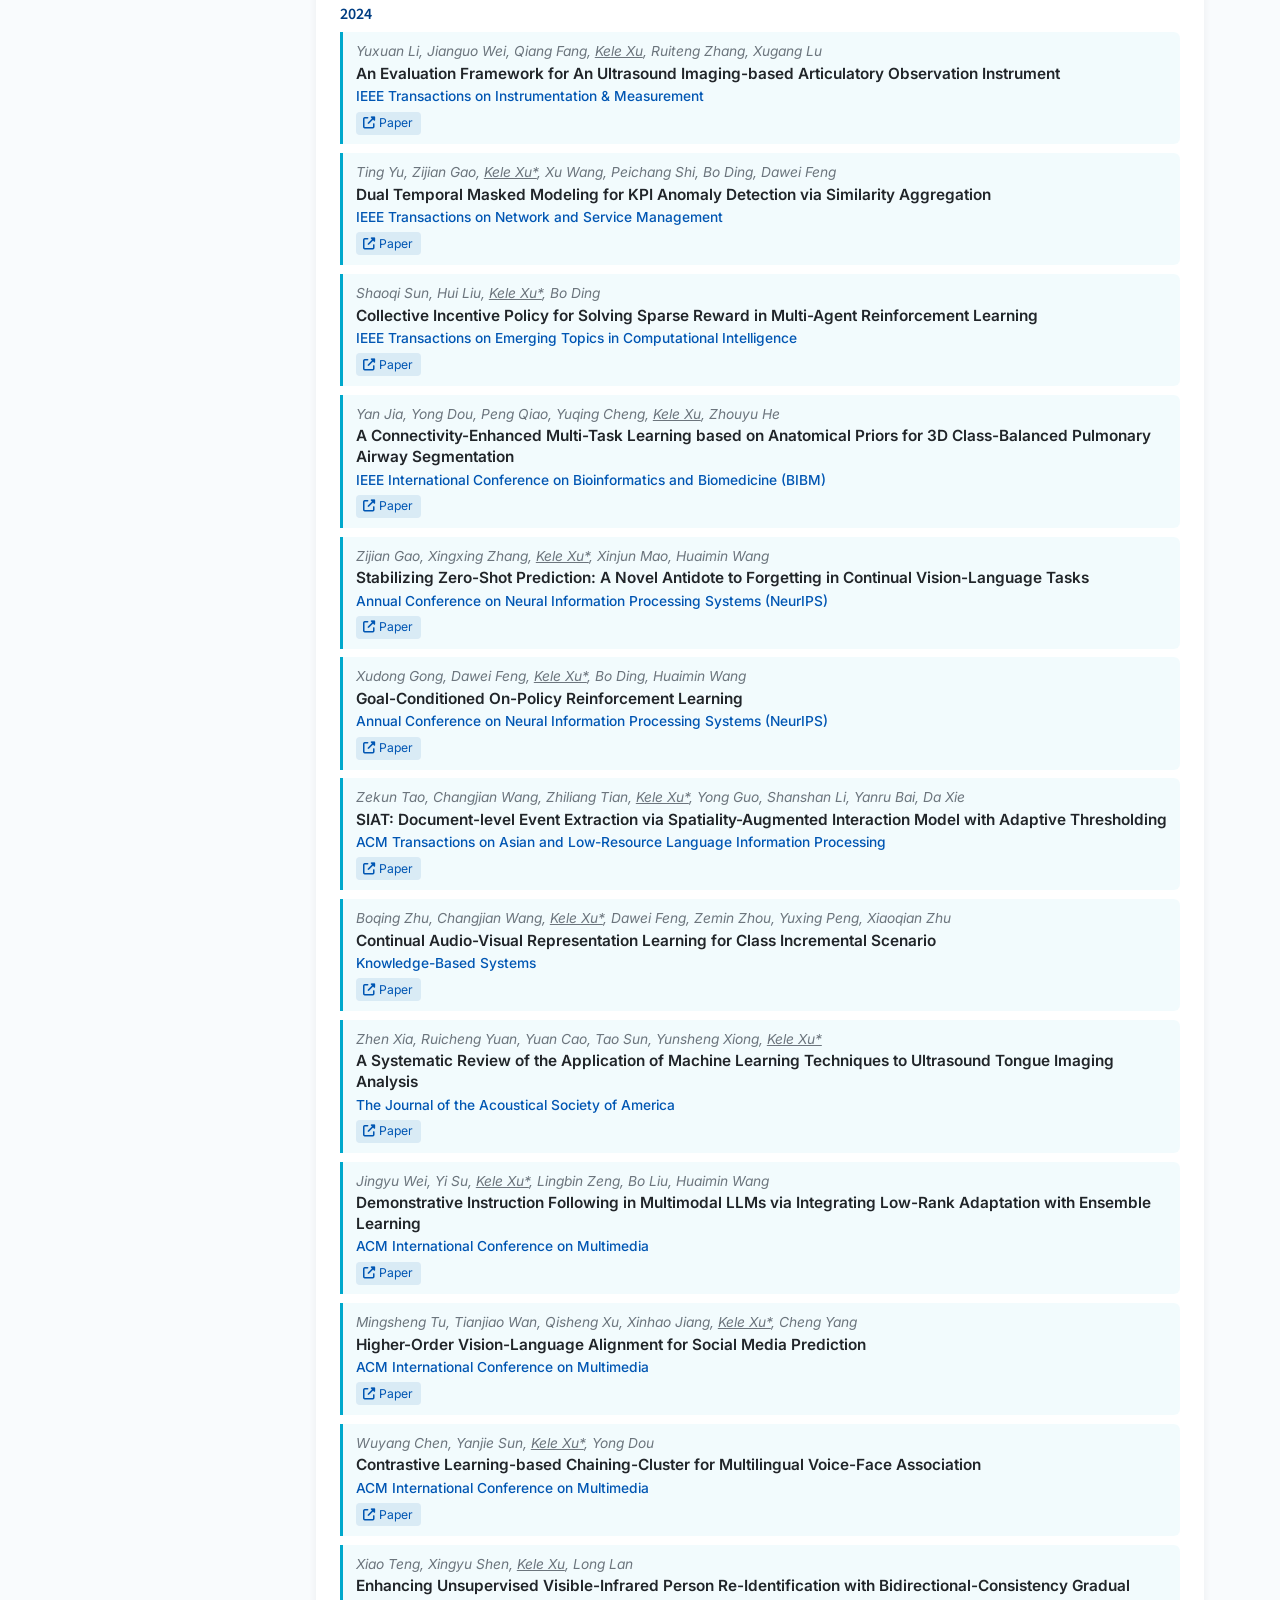
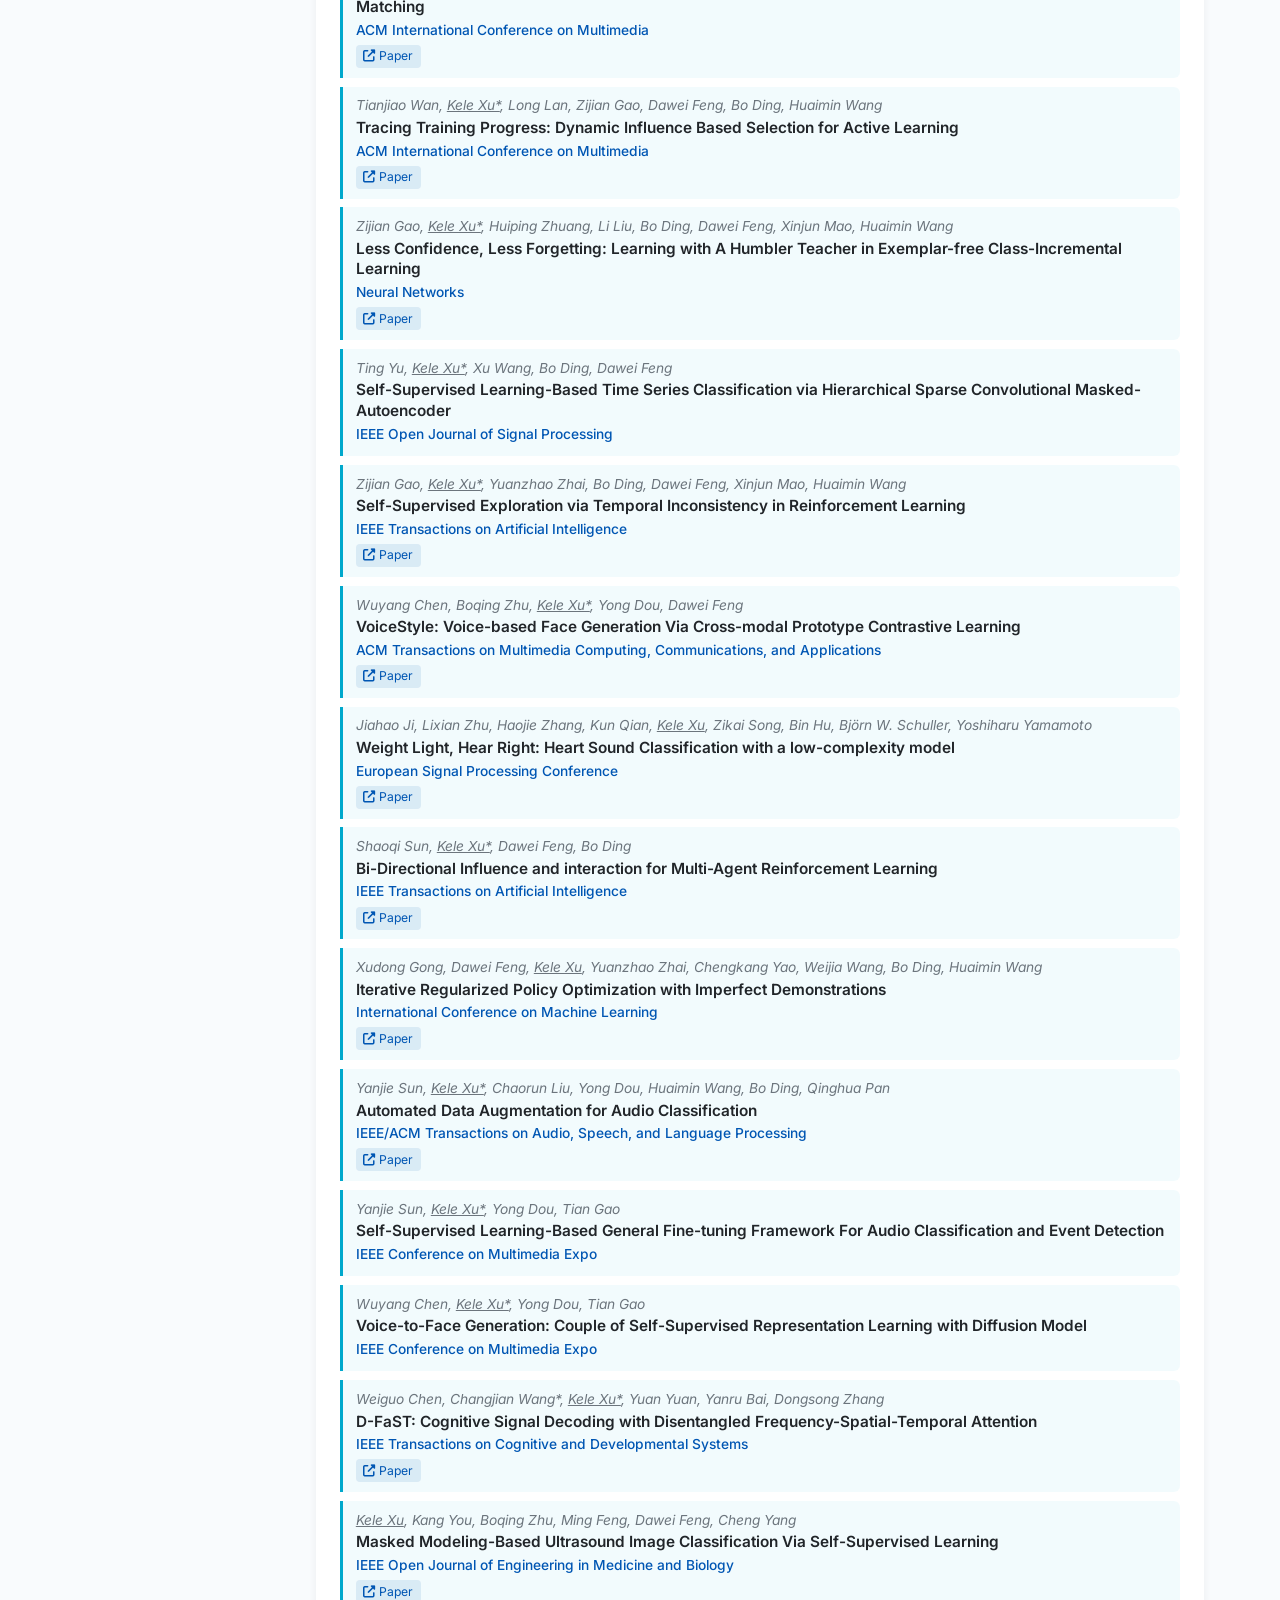
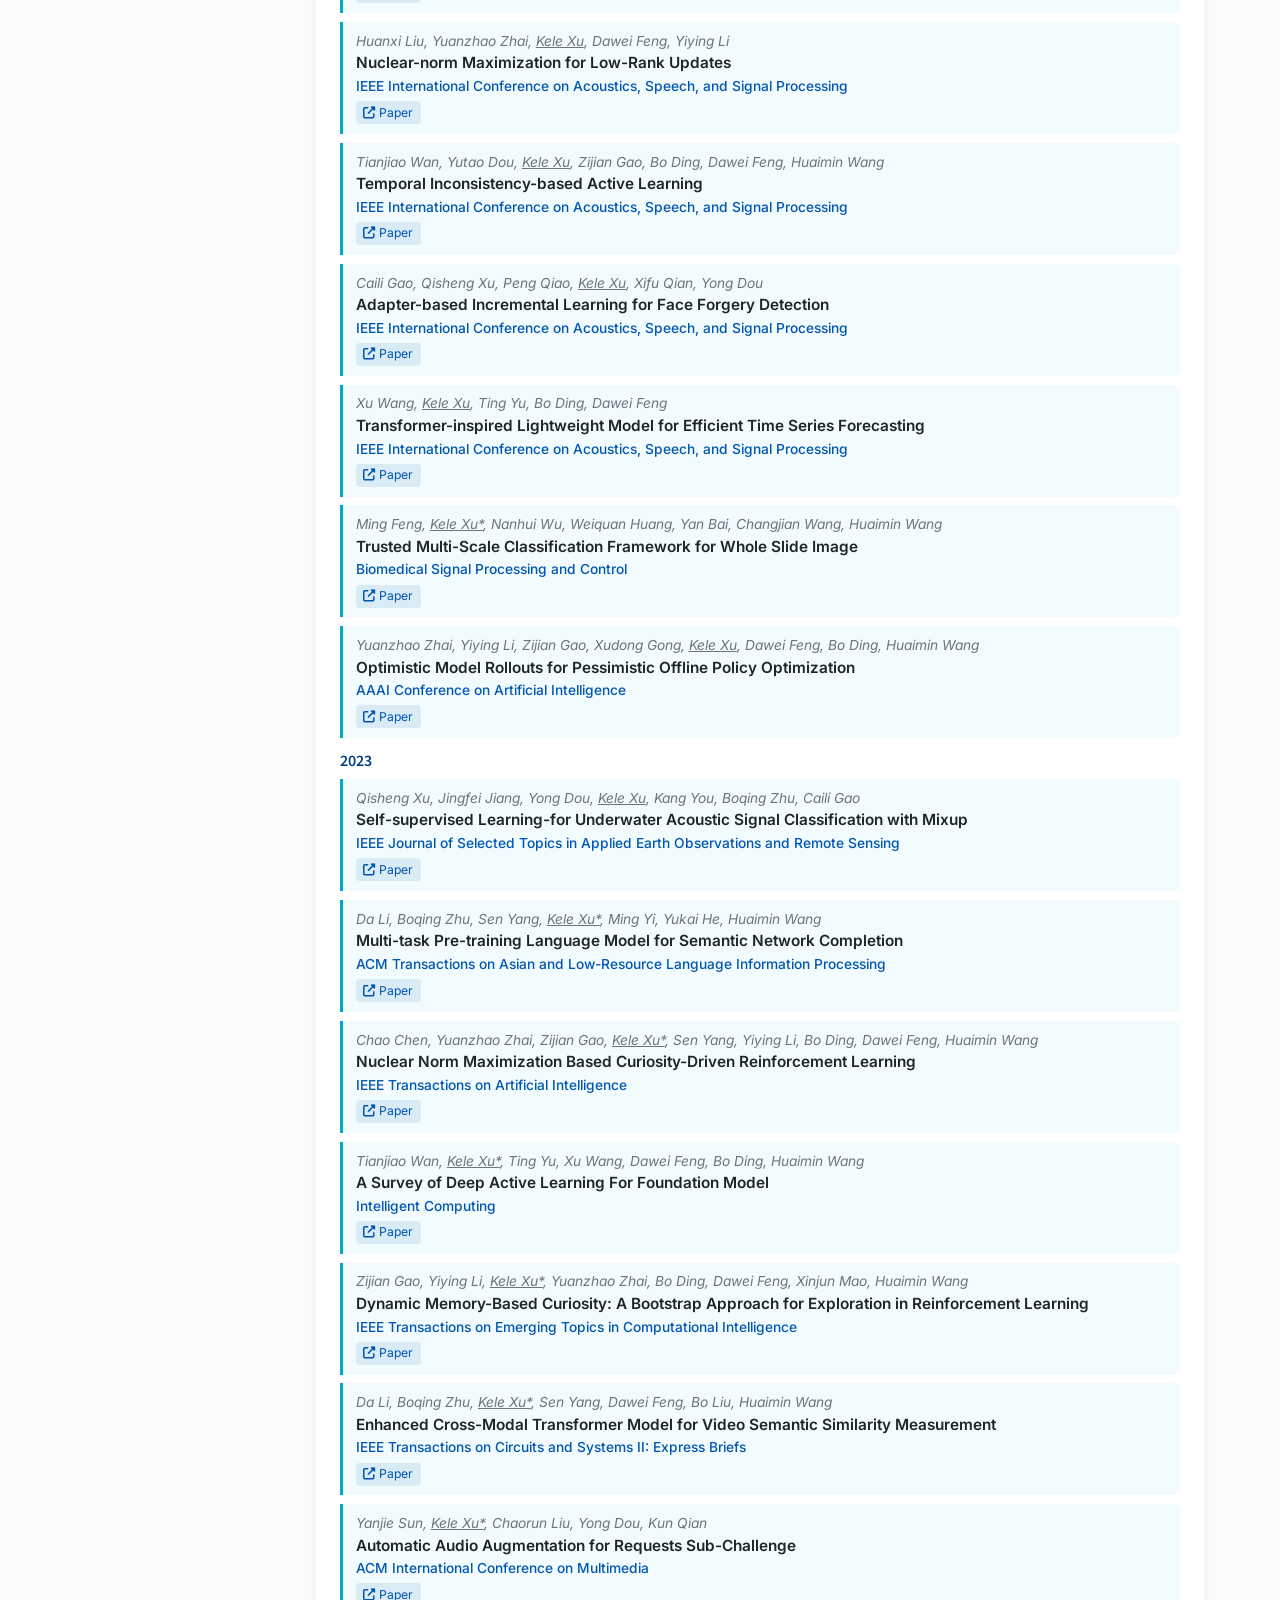
==== commit 3619cf81: "Fix young editor wording" ====
--- a/index.html
+++ b/index.html
@@ -1082,7 +1082,7 @@
                         <ul>
                             <li>Associate Editor, IEEE Transactions on Circuits and Systems for Video Technology <a href="https://ieee-cas.org/contact/kele-xu" target="_blank">[Link]</a></li>
                             <li>Associate Editor, Frontiers in Artificial Intelligence / Frontiers in Big Data <a href="https://www.frontiersin.org/journals/big-data/sections/machine-learning-and-artificial-intelligence/editors" target="_blank">[Link]</a></li>
-                            <li>Youth Editor, SPJ Cyborg and Bionic Systems</li>
+                            <li>Young Editor, SPJ Cyborg and Bionic Systems</li>
                             <li>Guest Editor, SPJ Cyborg and Bionic Systems <a href="https://spj.science.org/page/cbsystems/si/audio-inspired-methods-for-healthcare" target="_blank">[Link]</a></li>
                             <li>Guest Editor, Computer Speech & Language <a href="https://www.sciencedirect.com/special-issue/332571/acoustical-intelligence-in-the-wild-advancing-acoustic-signal-understanding-in-open-environments" target="_blank">[Link]</a></li>
                             <li>Guest Editor, Sensors <a href="https://www.mdpi.com/journal/sensors/special_issues/4PJ45YQ956" target="_blank">[Link]</a></li>
@@ -1149,7 +1149,7 @@
                 </div>
                 
                 <ul>
-                    <li>Youth Editor for SPJ-Cyborg and Bionic Systems.</li>
+                    <li>Young Editor for SPJ-Cyborg and Bionic Systems.</li>
                     <li>Guest Editor for SPJ-Cyborg and Bionic Systems. [<a href="https://spj.science.org/page/cbsystems/si/audio-inspired-methods-for-healthcare" target="_blank">Link</a>]</li>
                     <li>IEEE Joint-Cloud Computing (JCC) 2024. [<a href="https://ieeejcc.com/call-for-papers/" target="_blank">Link</a>]</li>
                     <li>The International Workshop on Artificial Intelligence Enhanced Internet of Things-IEEE ICA3PP 2023. [<a href="http://vlab.csu.edu.cn/AIEIoT/" target="_blank">Link</a>]</li>
@@ -1323,7 +1323,7 @@
         function initializeNewsData() {
             // 原始新闻数据 - 从原始HTML中提取的所有新闻，按时间倒序排列
             const rawNews = [
-                {date: "2026-07", content: "Selected as a <strong>Youth Editor</strong> of <strong>SPJ Cyborg and Bionic Systems</strong>."},
+                {date: "2026-07", content: "Selected as a <strong>Young Editor</strong> of <strong>SPJ Cyborg and Bionic Systems</strong>."},
                 {date: "2026-07", content: "Ranked as <strong>2nd</strong> place (runner-up) in the <strong>ACM MM MultiMediate 2026 Challenge</strong>."},
                 {date: "2026-06", content: "Ranked as <strong>2nd</strong> place in <strong>ACM MM TRIDENT: Tri-modal Deepfake Perception, Detection, and Hallucination Grand Challenge</strong>."},
                 {date: "2026-06", content: "Ranked as <strong>3rd</strong> place in <strong>ACM MM AAAD Challenge 2026: Adversarial Attacks on Deepfake Detection: Generated Media in Real-World Scenarios</strong>."},
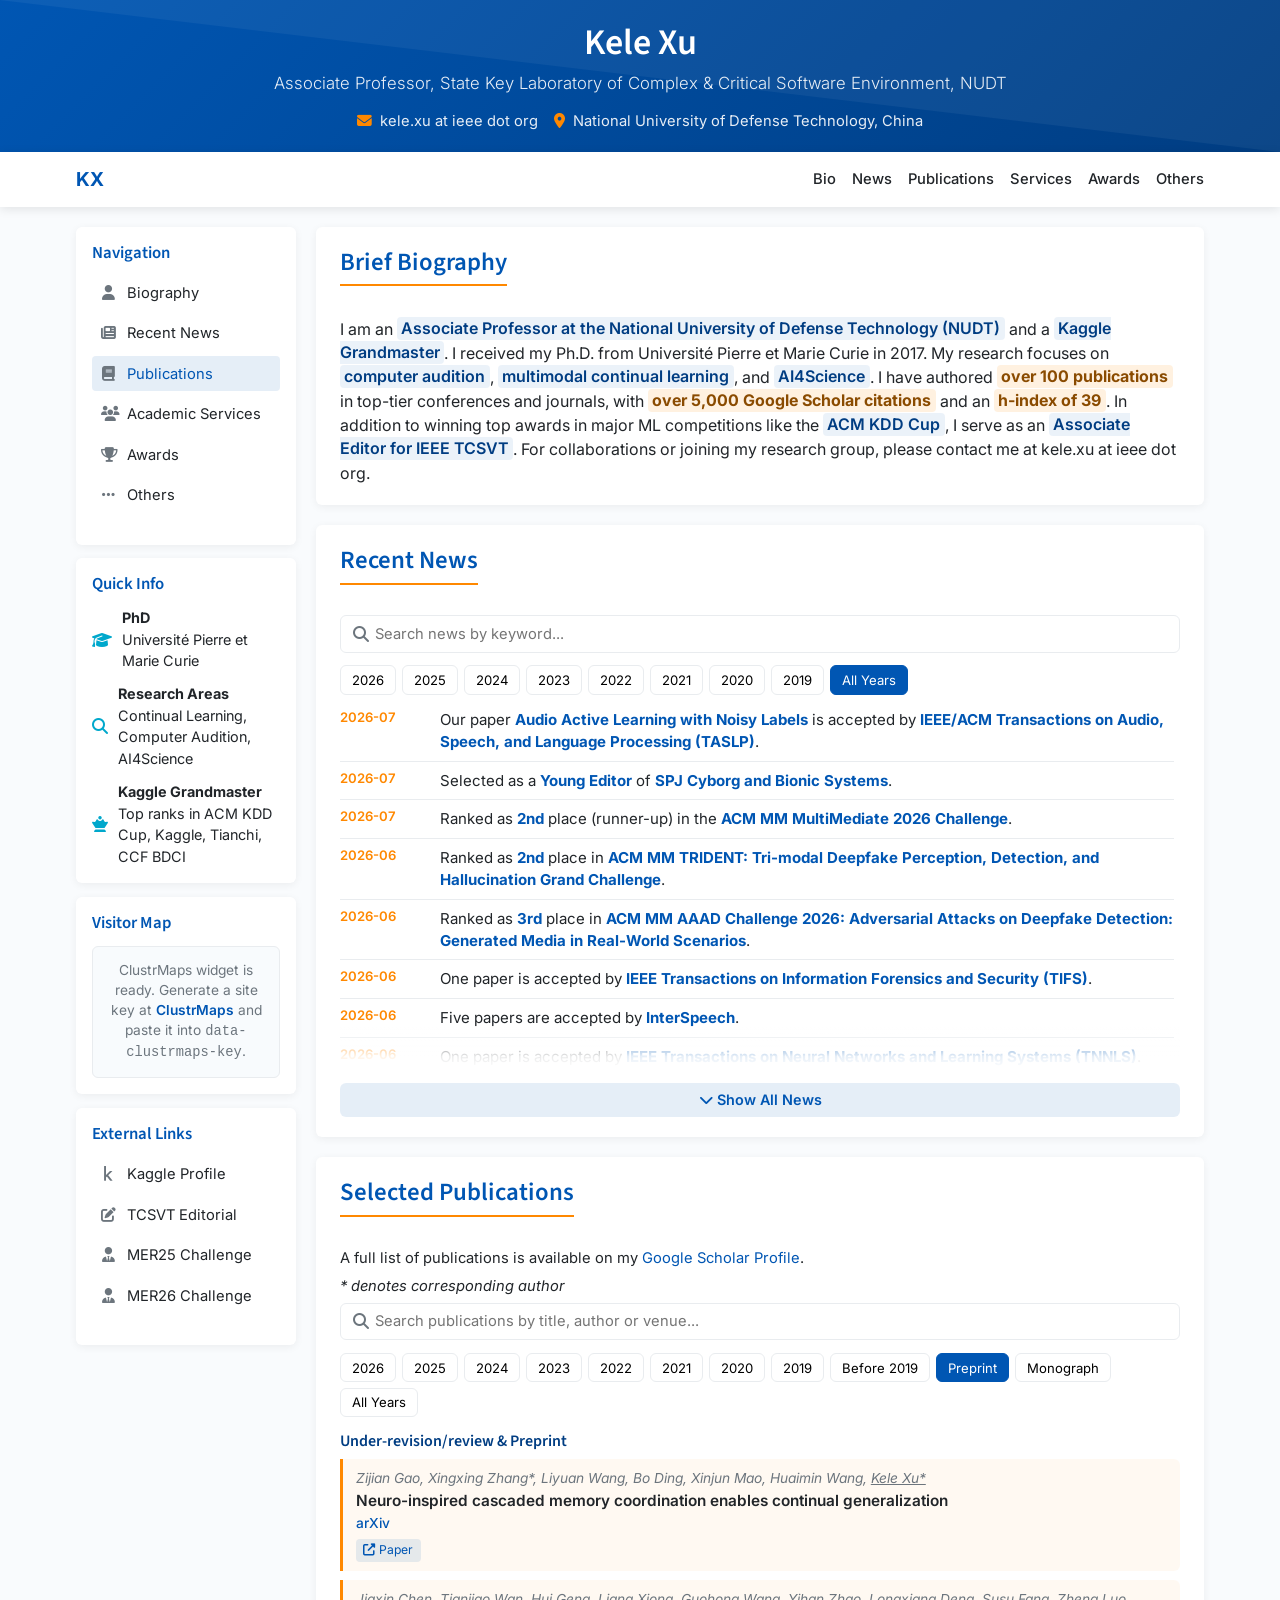
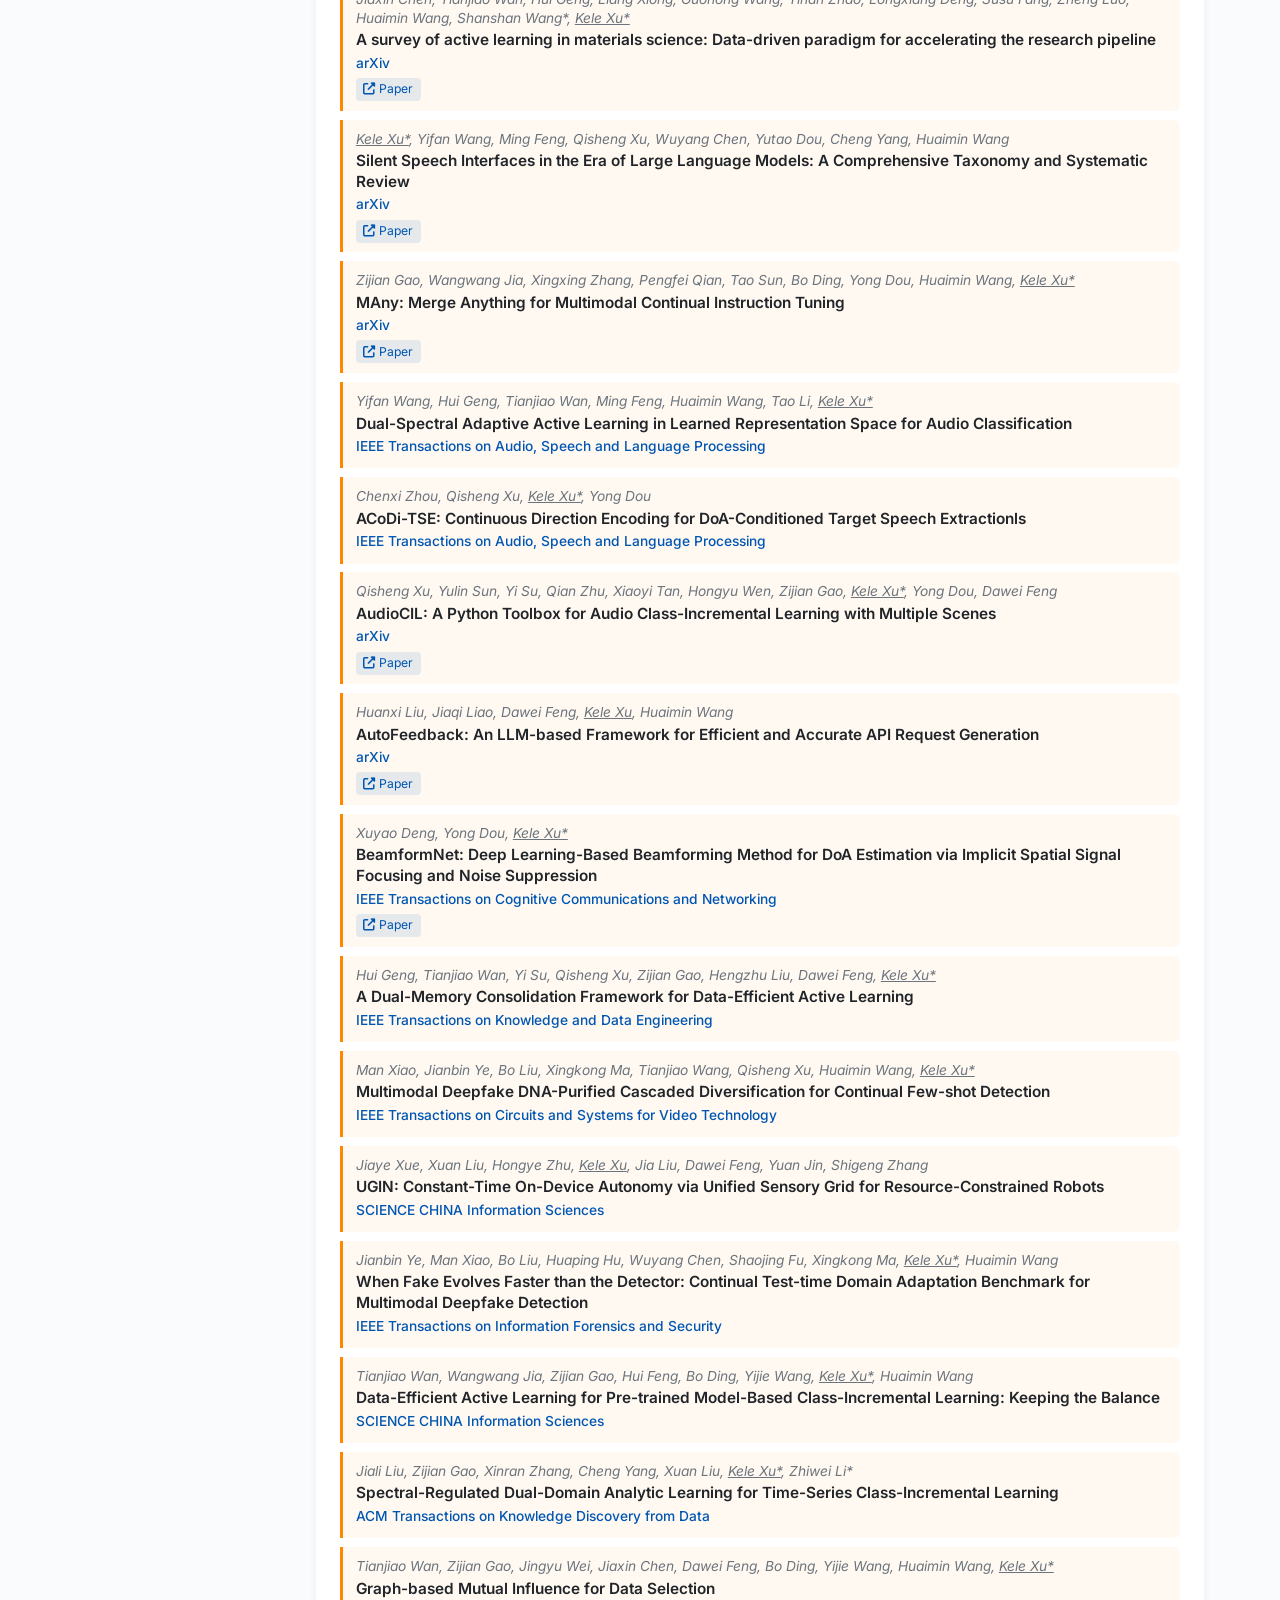
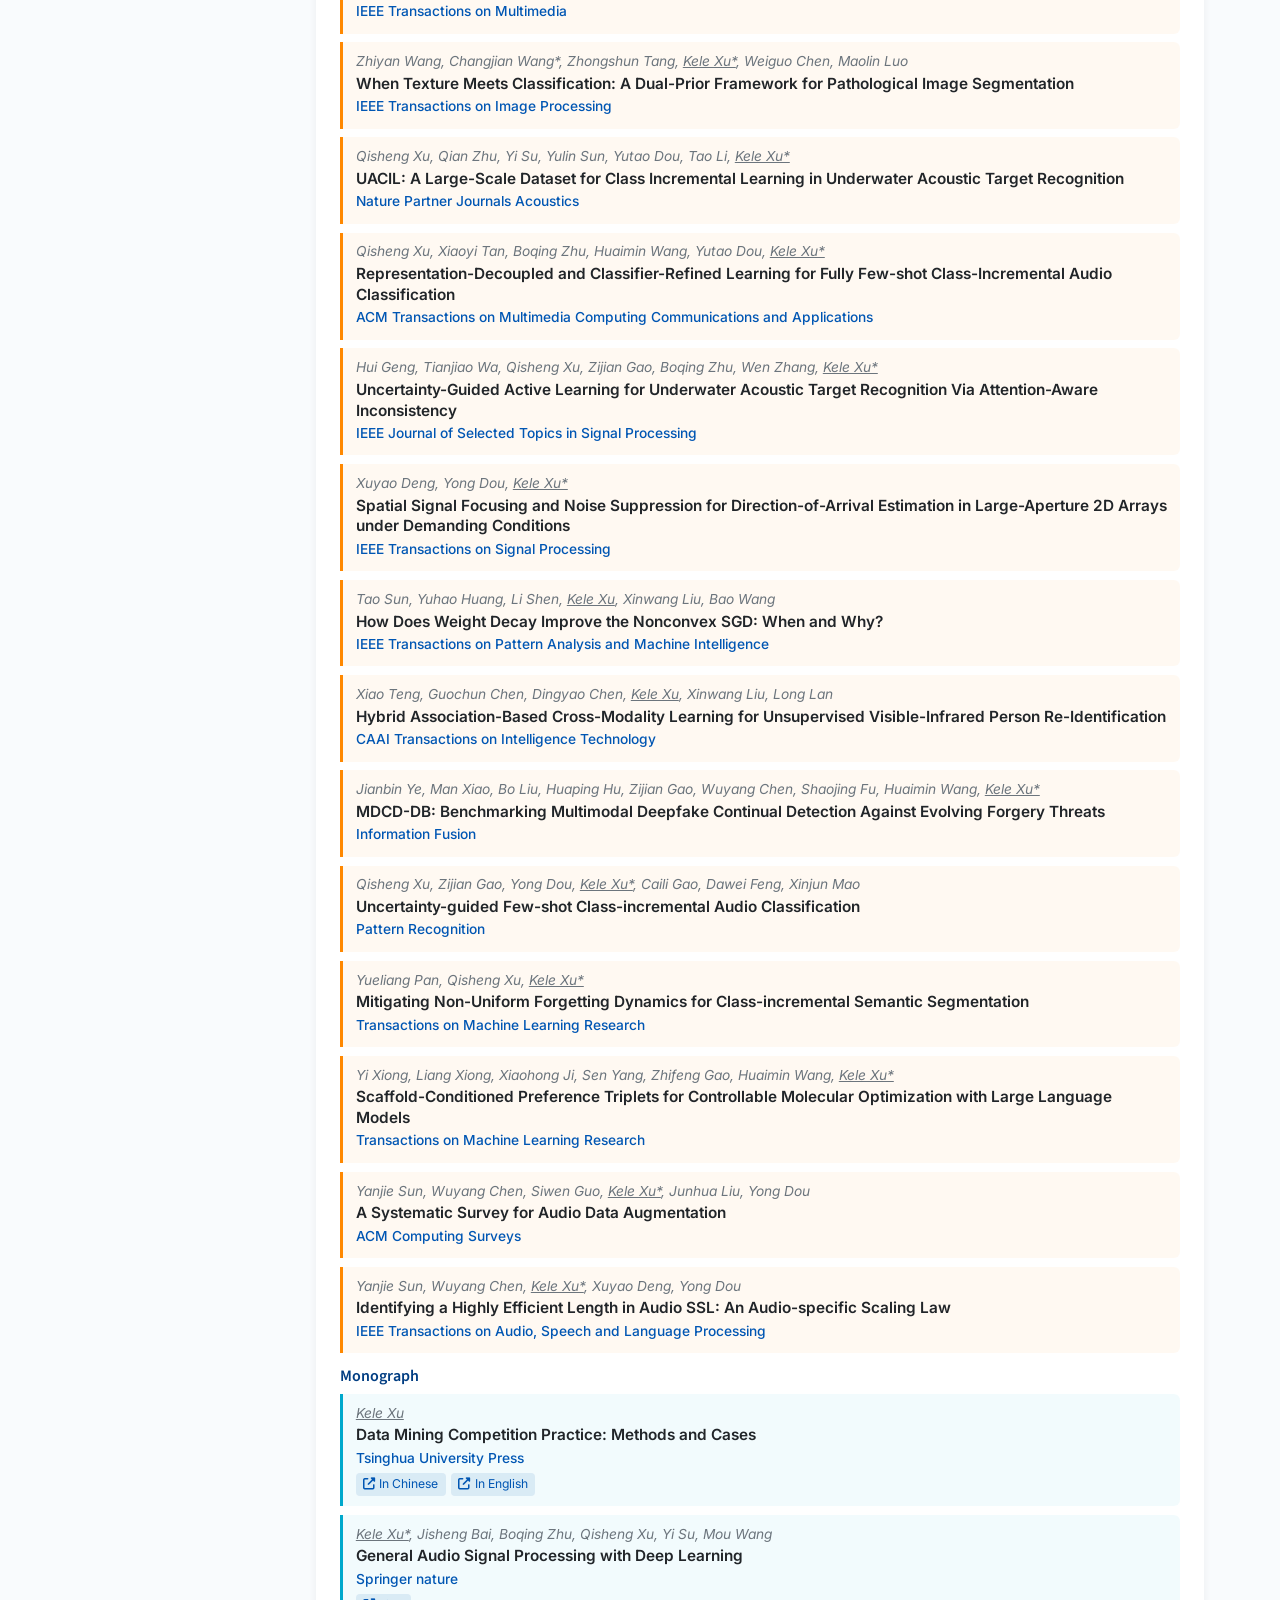
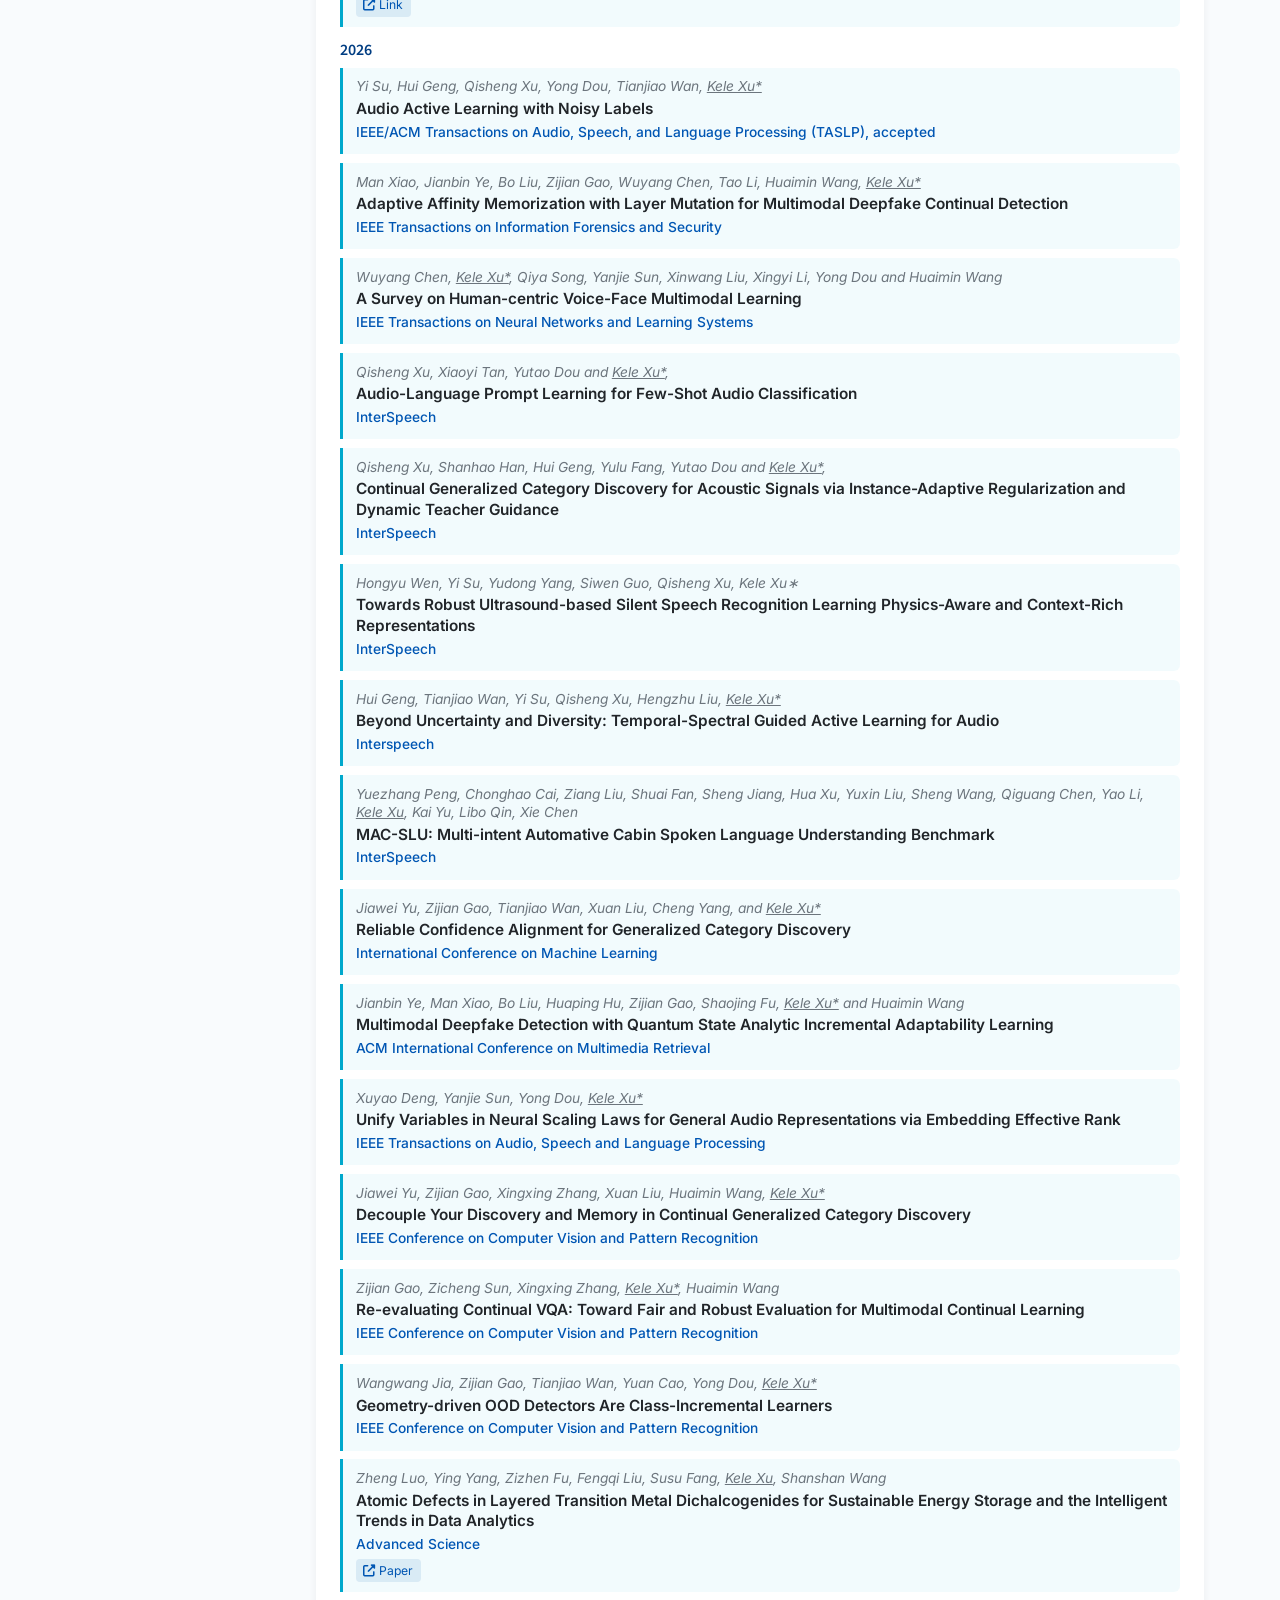
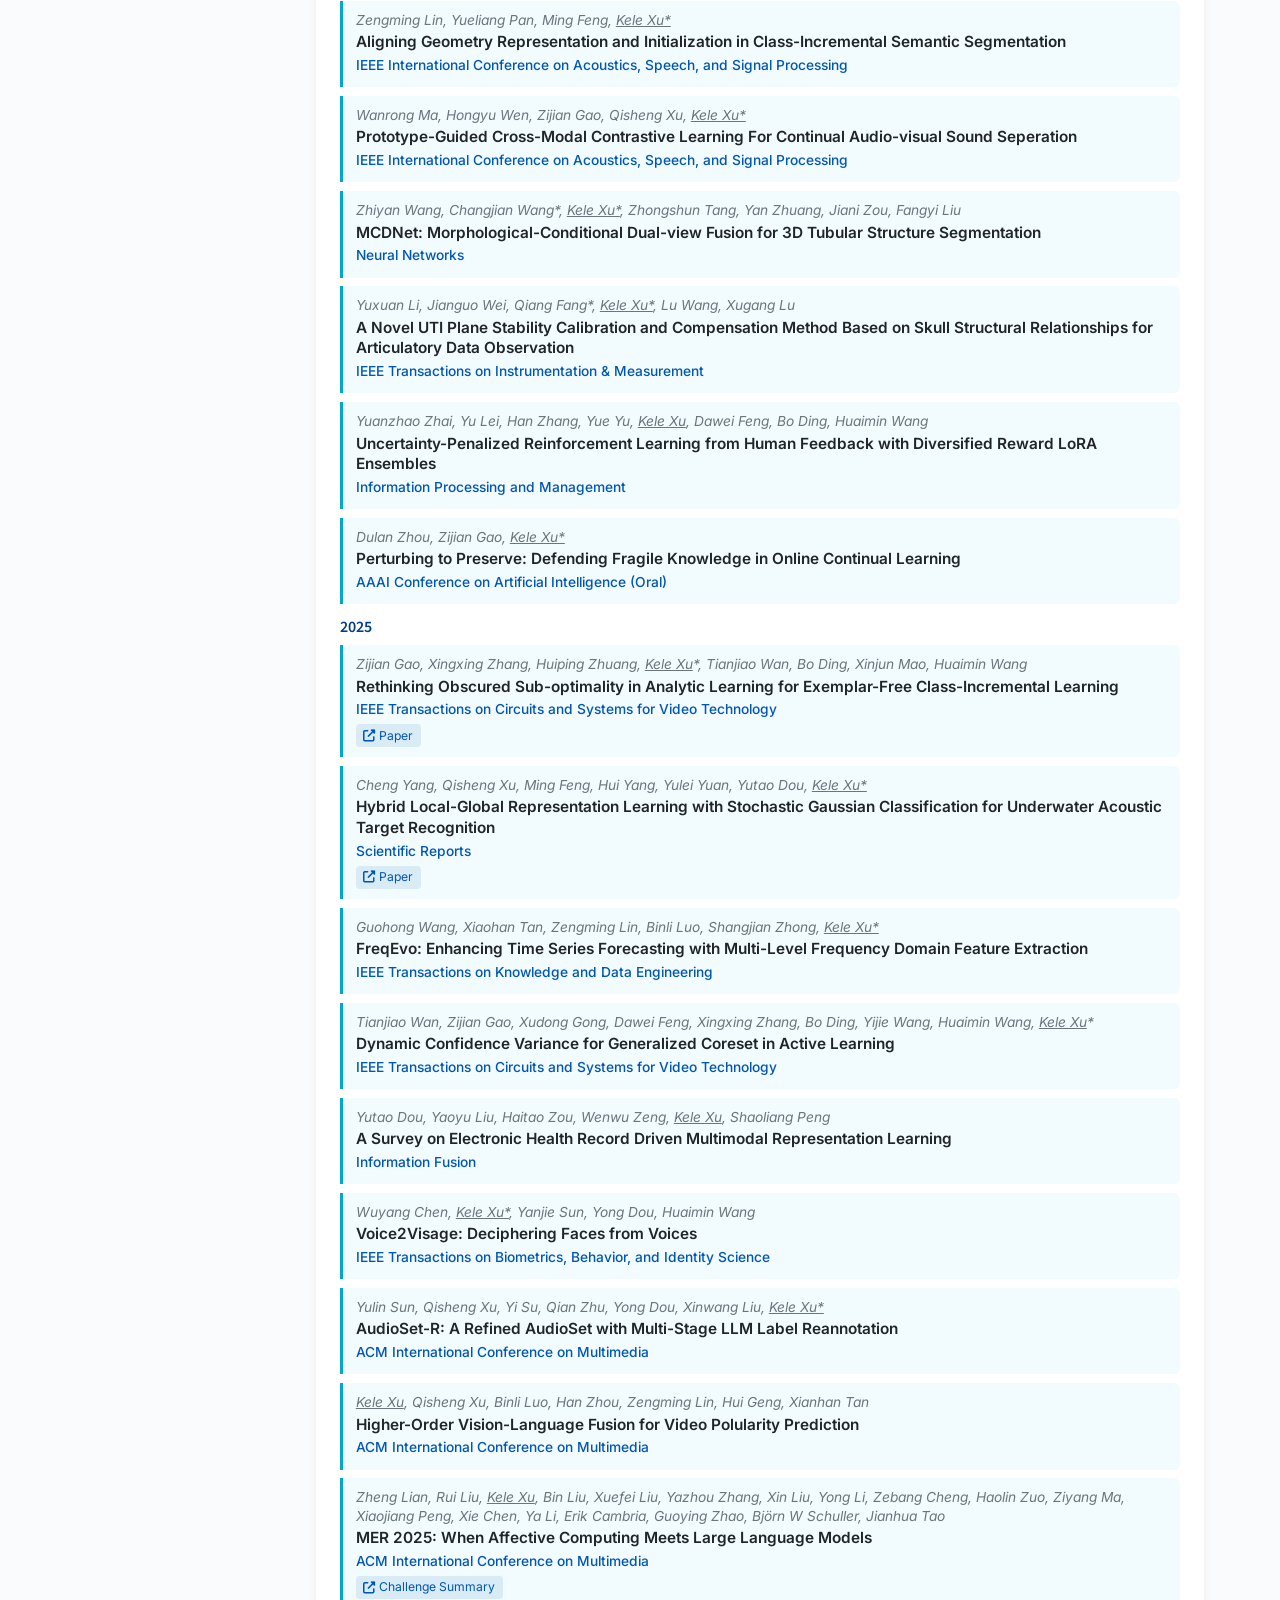
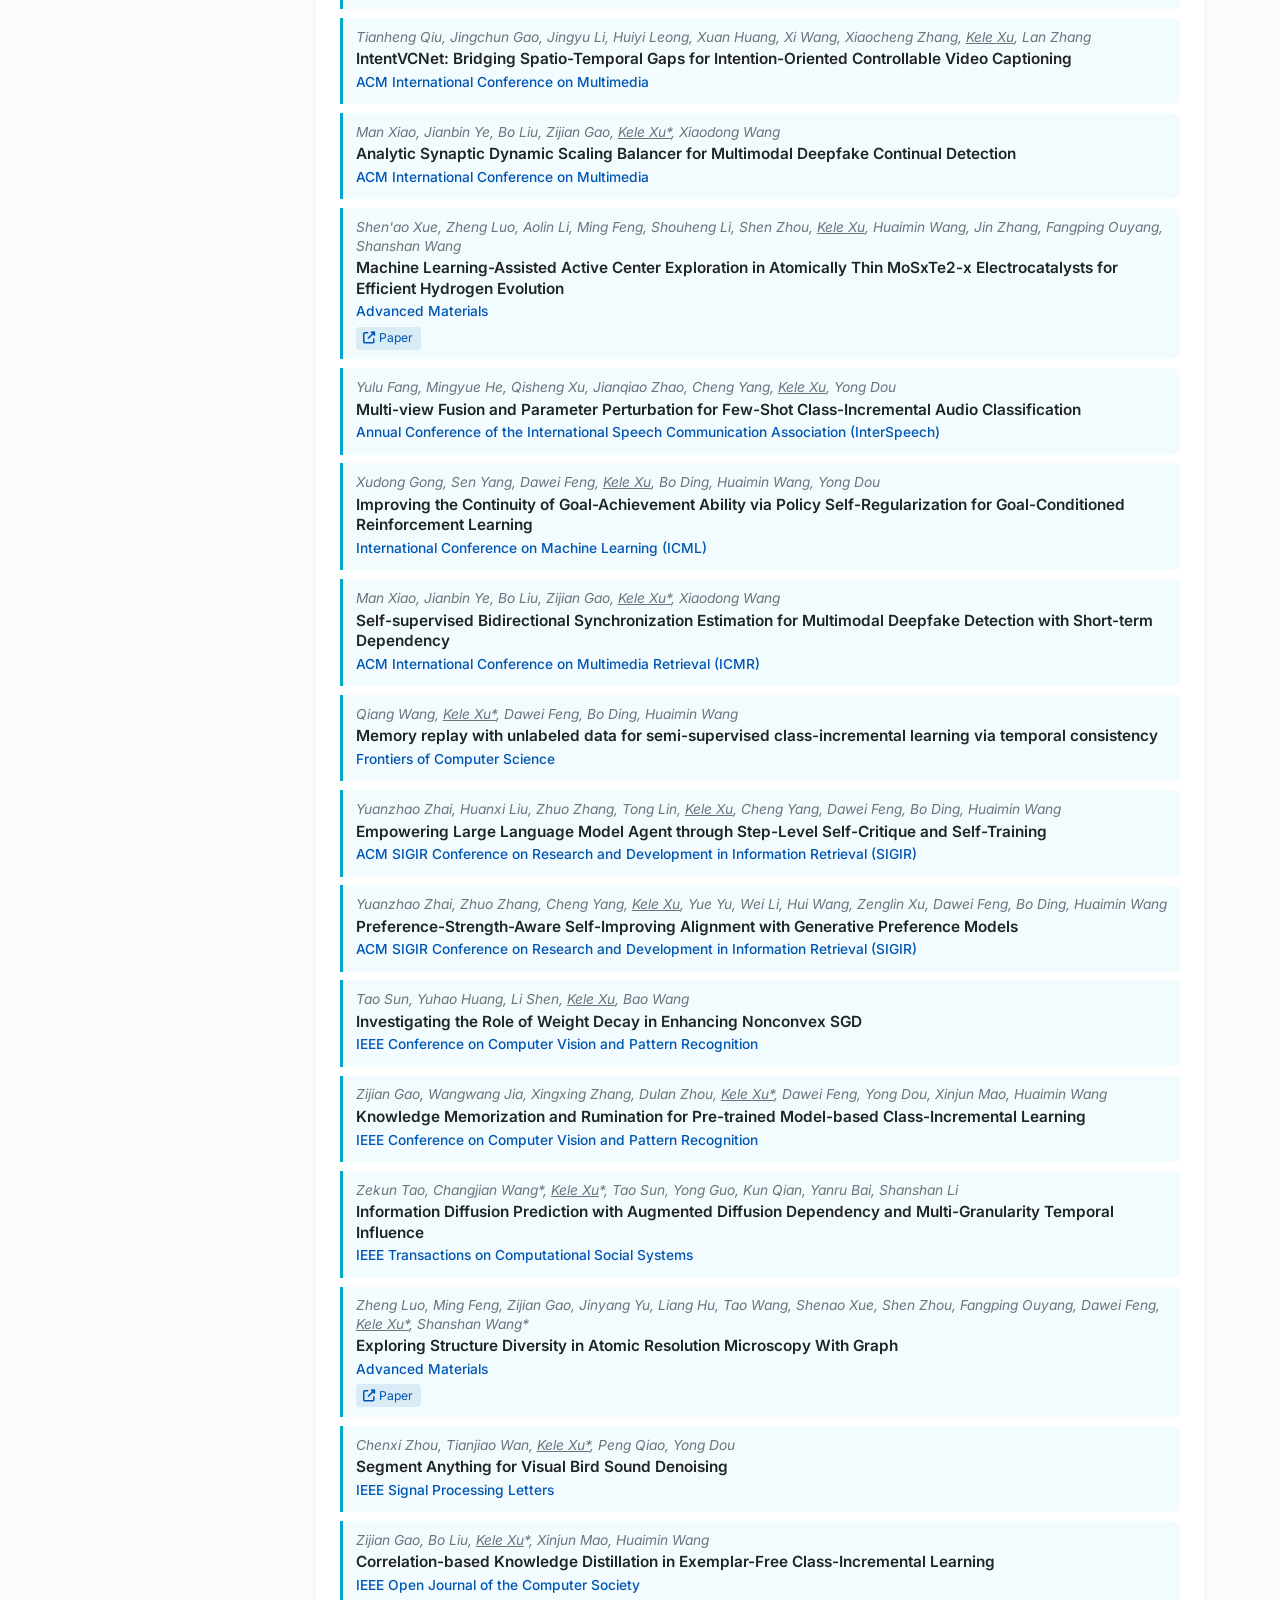
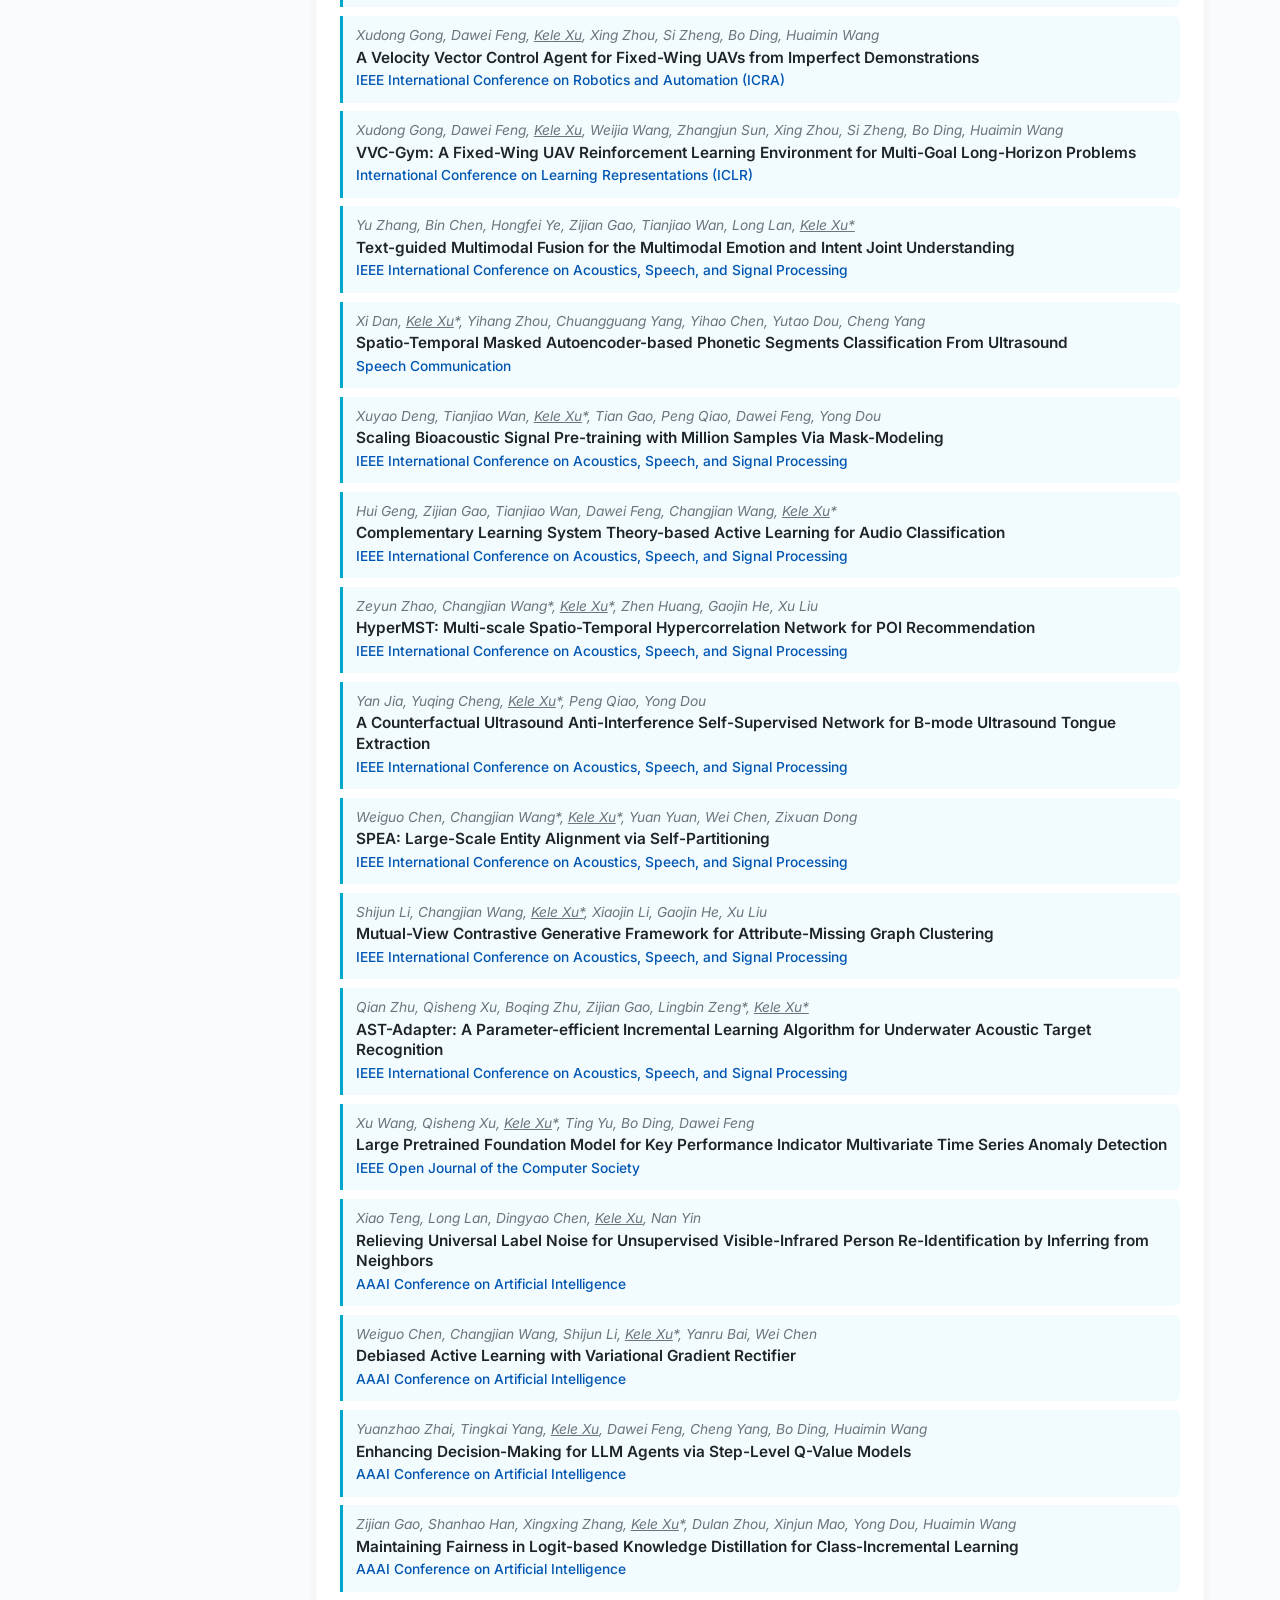
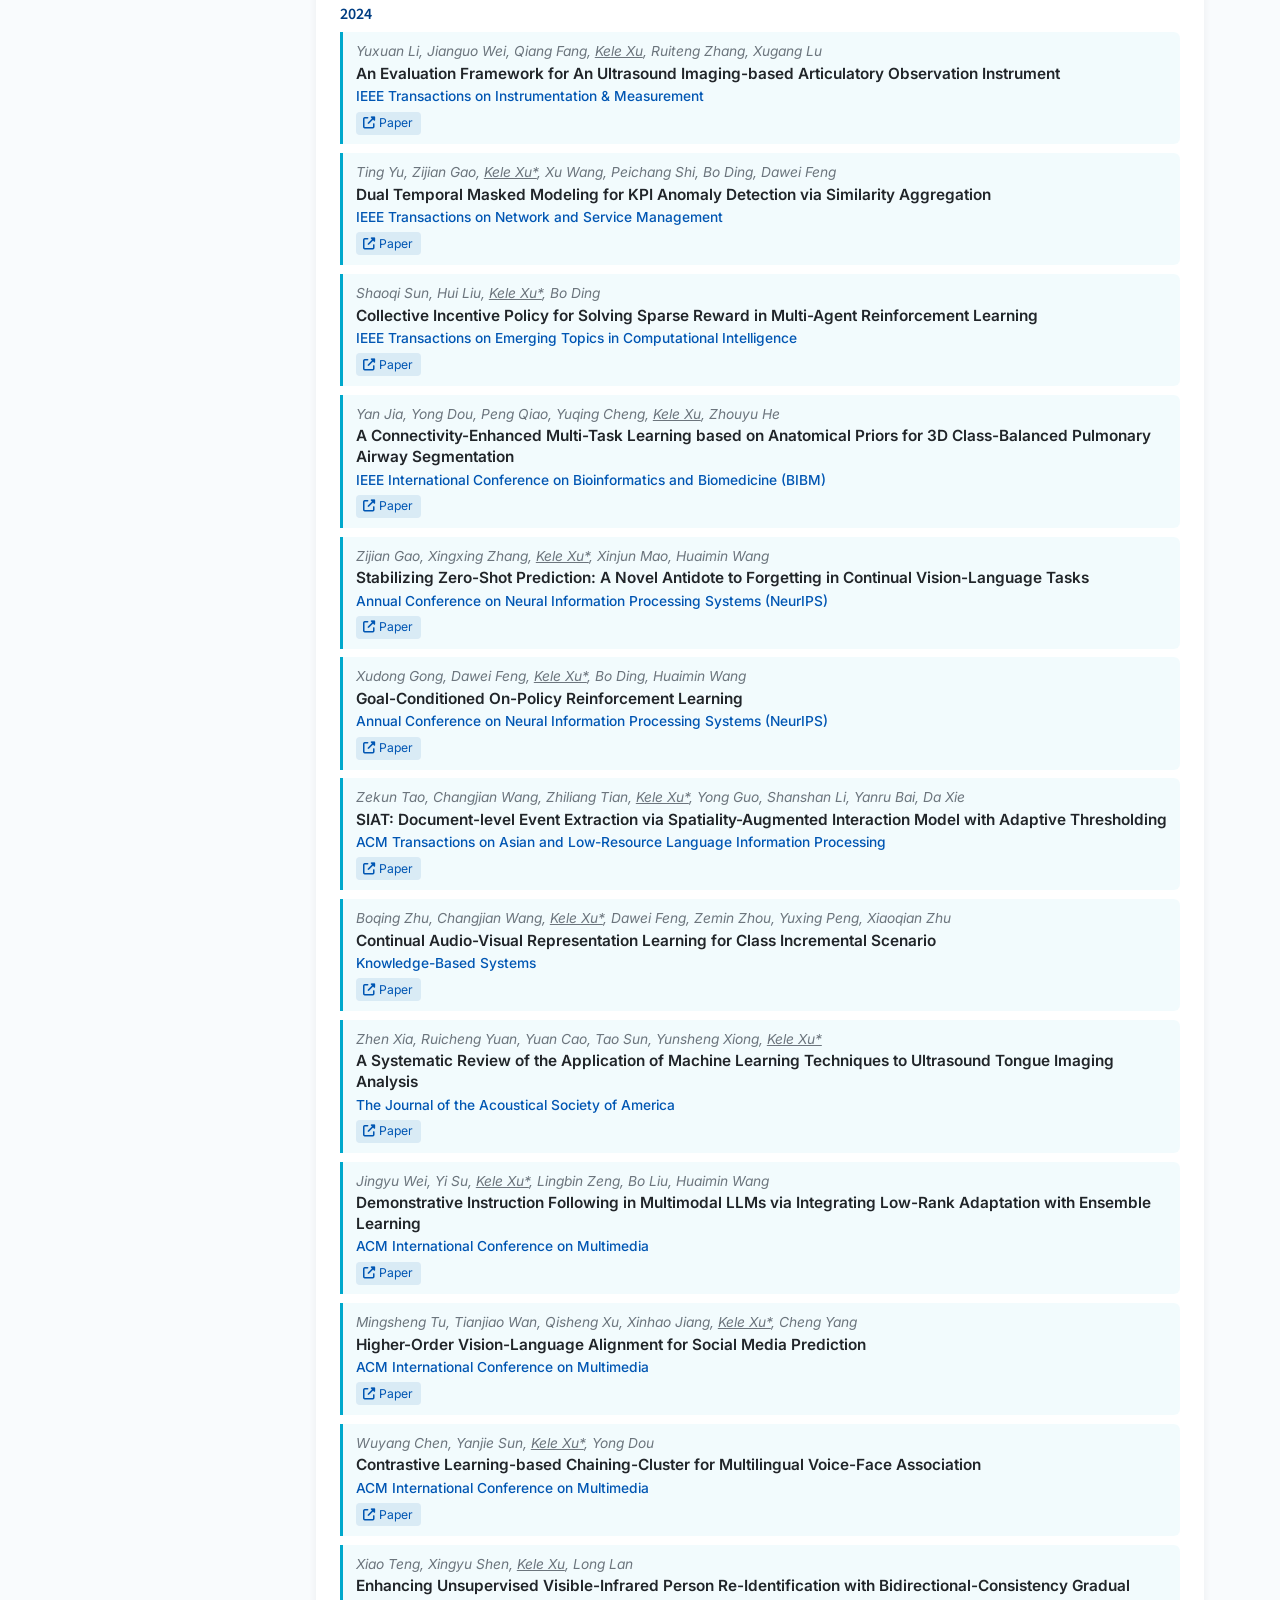
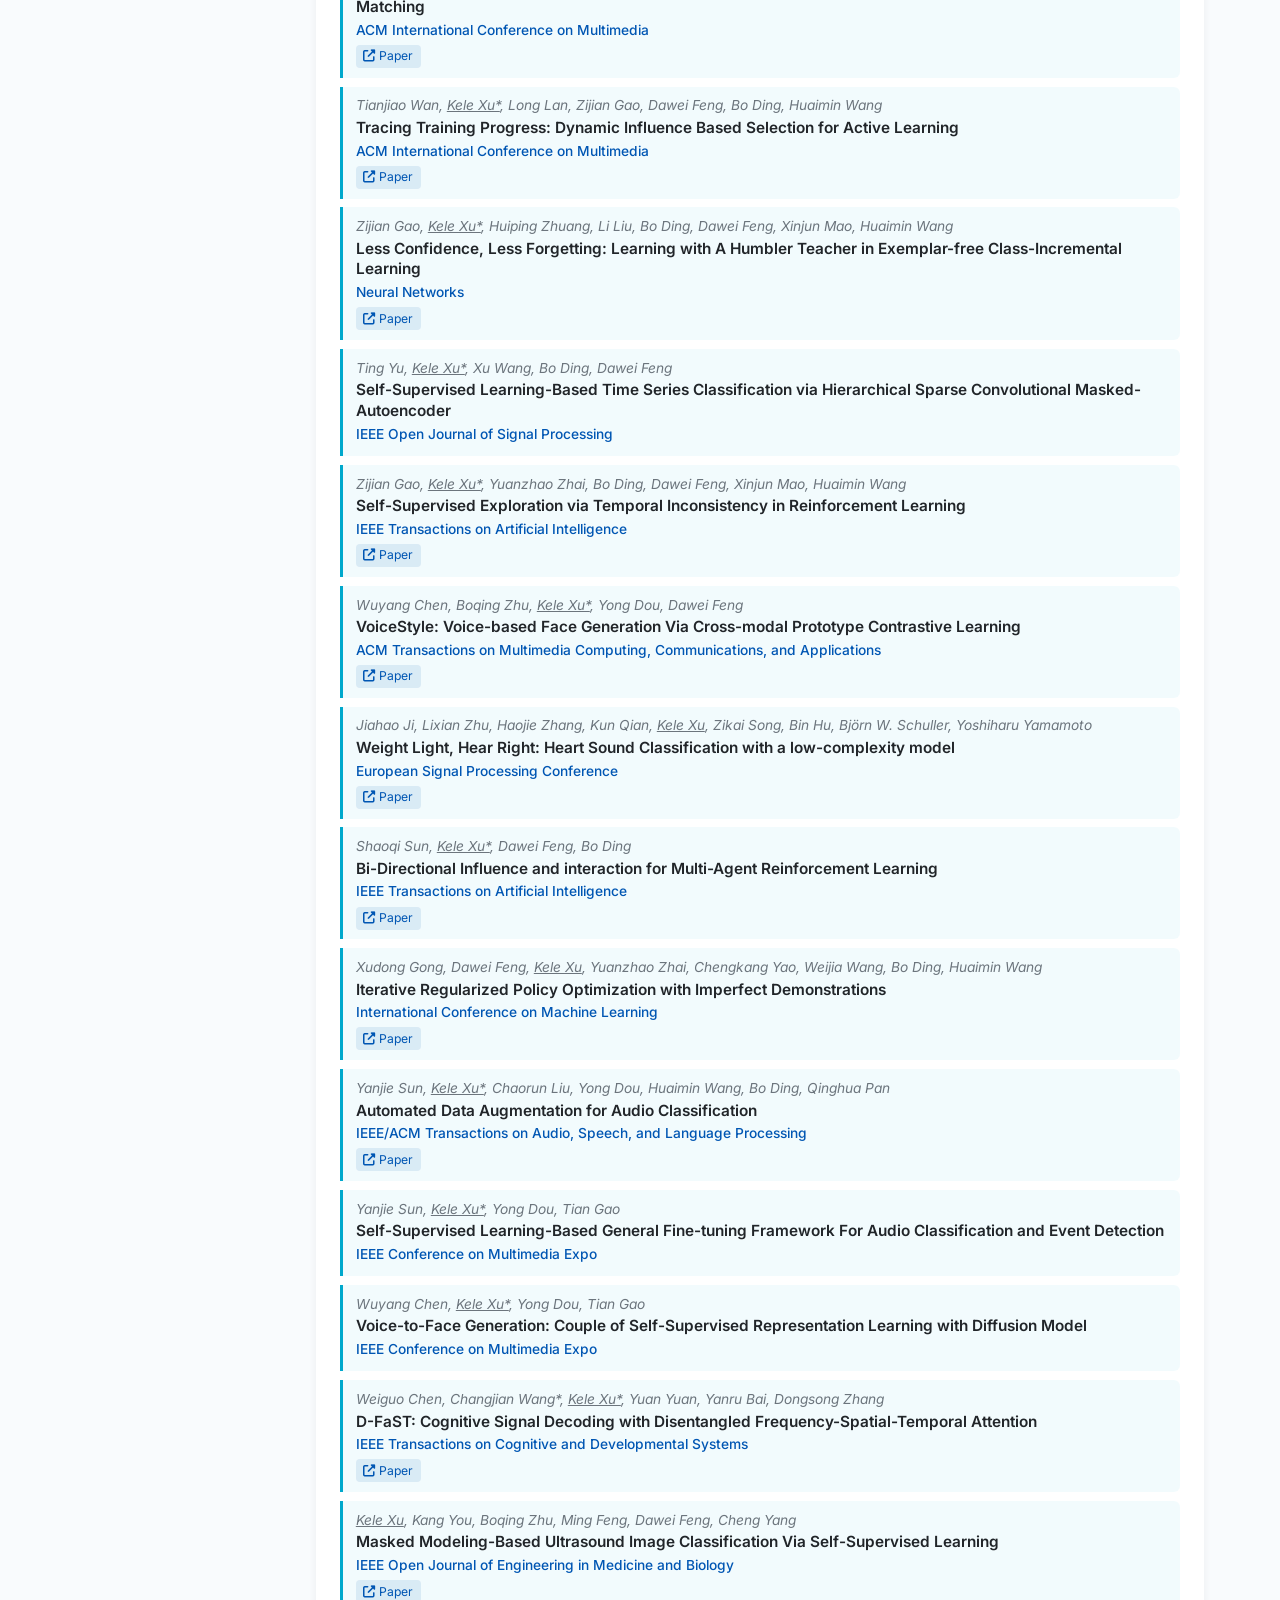
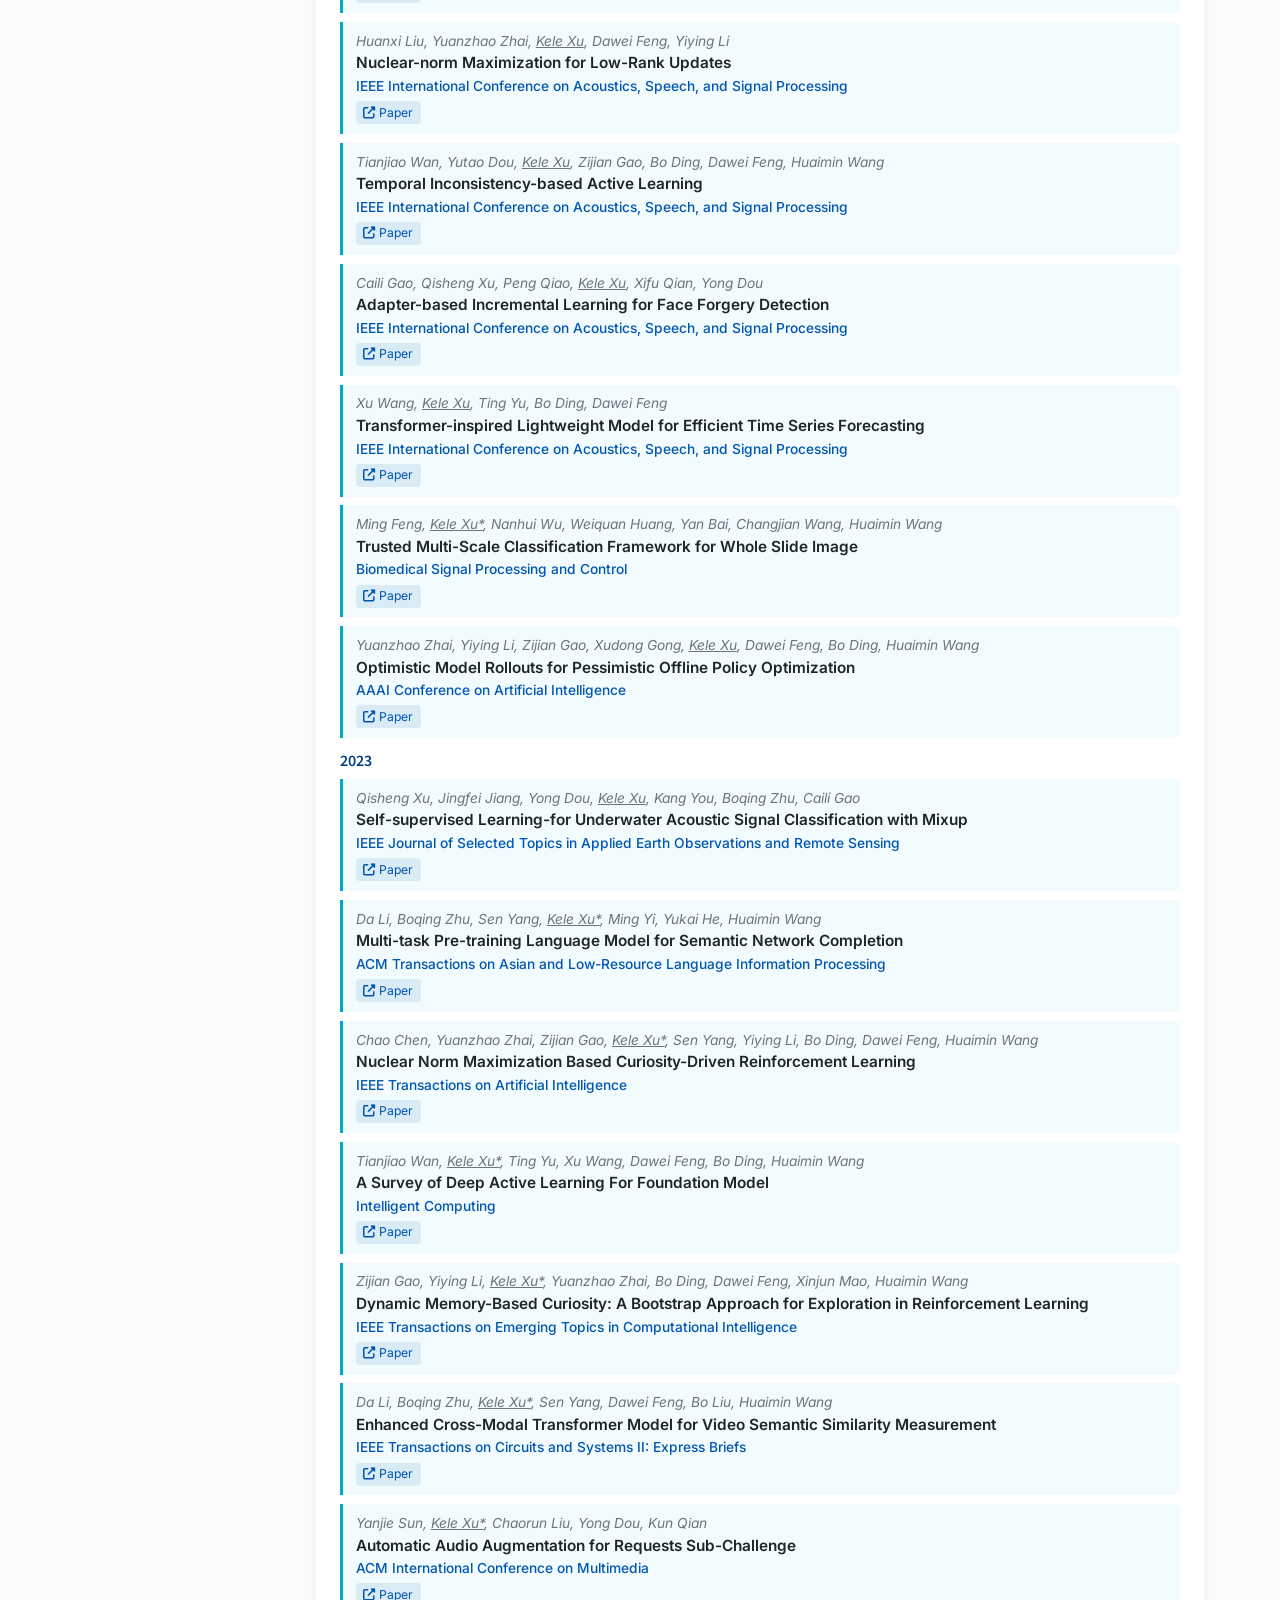
==== commit bc8ac539: "Add TASLP acceptance news" ====
--- a/index.html
+++ b/index.html
@@ -1323,6 +1323,7 @@
         function initializeNewsData() {
             // 原始新闻数据 - 从原始HTML中提取的所有新闻，按时间倒序排列
             const rawNews = [
+                {date: "2026-07", content: "Our paper <strong>Audio Active Learning with Noisy Labels</strong> is accepted by <strong>IEEE/ACM Transactions on Audio, Speech, and Language Processing (TASLP)</strong>."},
                 {date: "2026-07", content: "Selected as a <strong>Young Editor</strong> of <strong>SPJ Cyborg and Bionic Systems</strong>."},
                 {date: "2026-07", content: "Ranked as <strong>2nd</strong> place (runner-up) in the <strong>ACM MM MultiMediate 2026 Challenge</strong>."},
                 {date: "2026-06", content: "Ranked as <strong>2nd</strong> place in <strong>ACM MM TRIDENT: Tri-modal Deepfake Perception, Detection, and Hallucination Grand Challenge</strong>."},
@@ -1596,10 +1597,10 @@
 						"links": []
 					},
 					{
-						"year": "preprint",
+						"year": "2026",
 						"authors": "Yi Su, Hui Geng, Qisheng Xu, Yong Dou, Tianjiao Wan, <u>Kele Xu*</u>",
 						"title": "Audio Active Learning with Noisy Labels",
-						"venue": "IEEE Transactions on Audio, Speech and Language Processing",
+						"venue": "IEEE/ACM Transactions on Audio, Speech, and Language Processing (TASLP), accepted",
 						"links": []
 					},
 					{
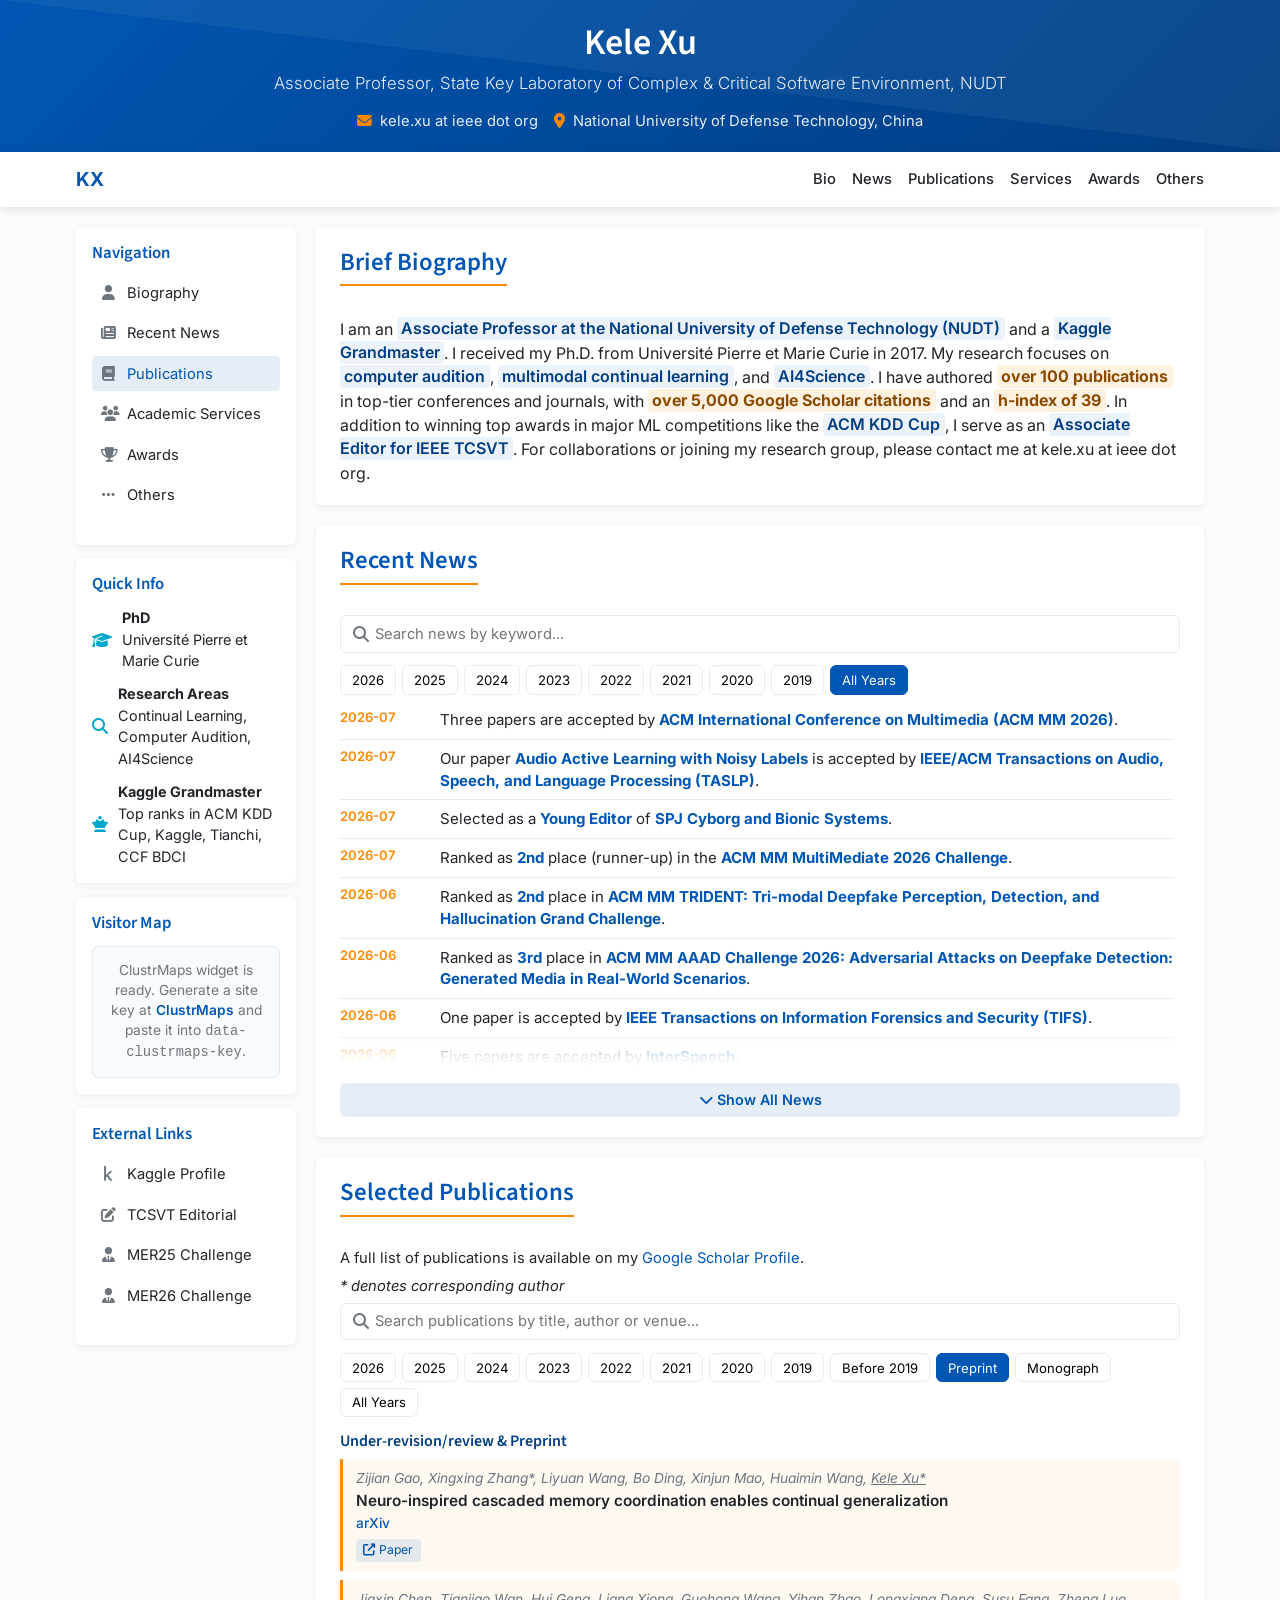
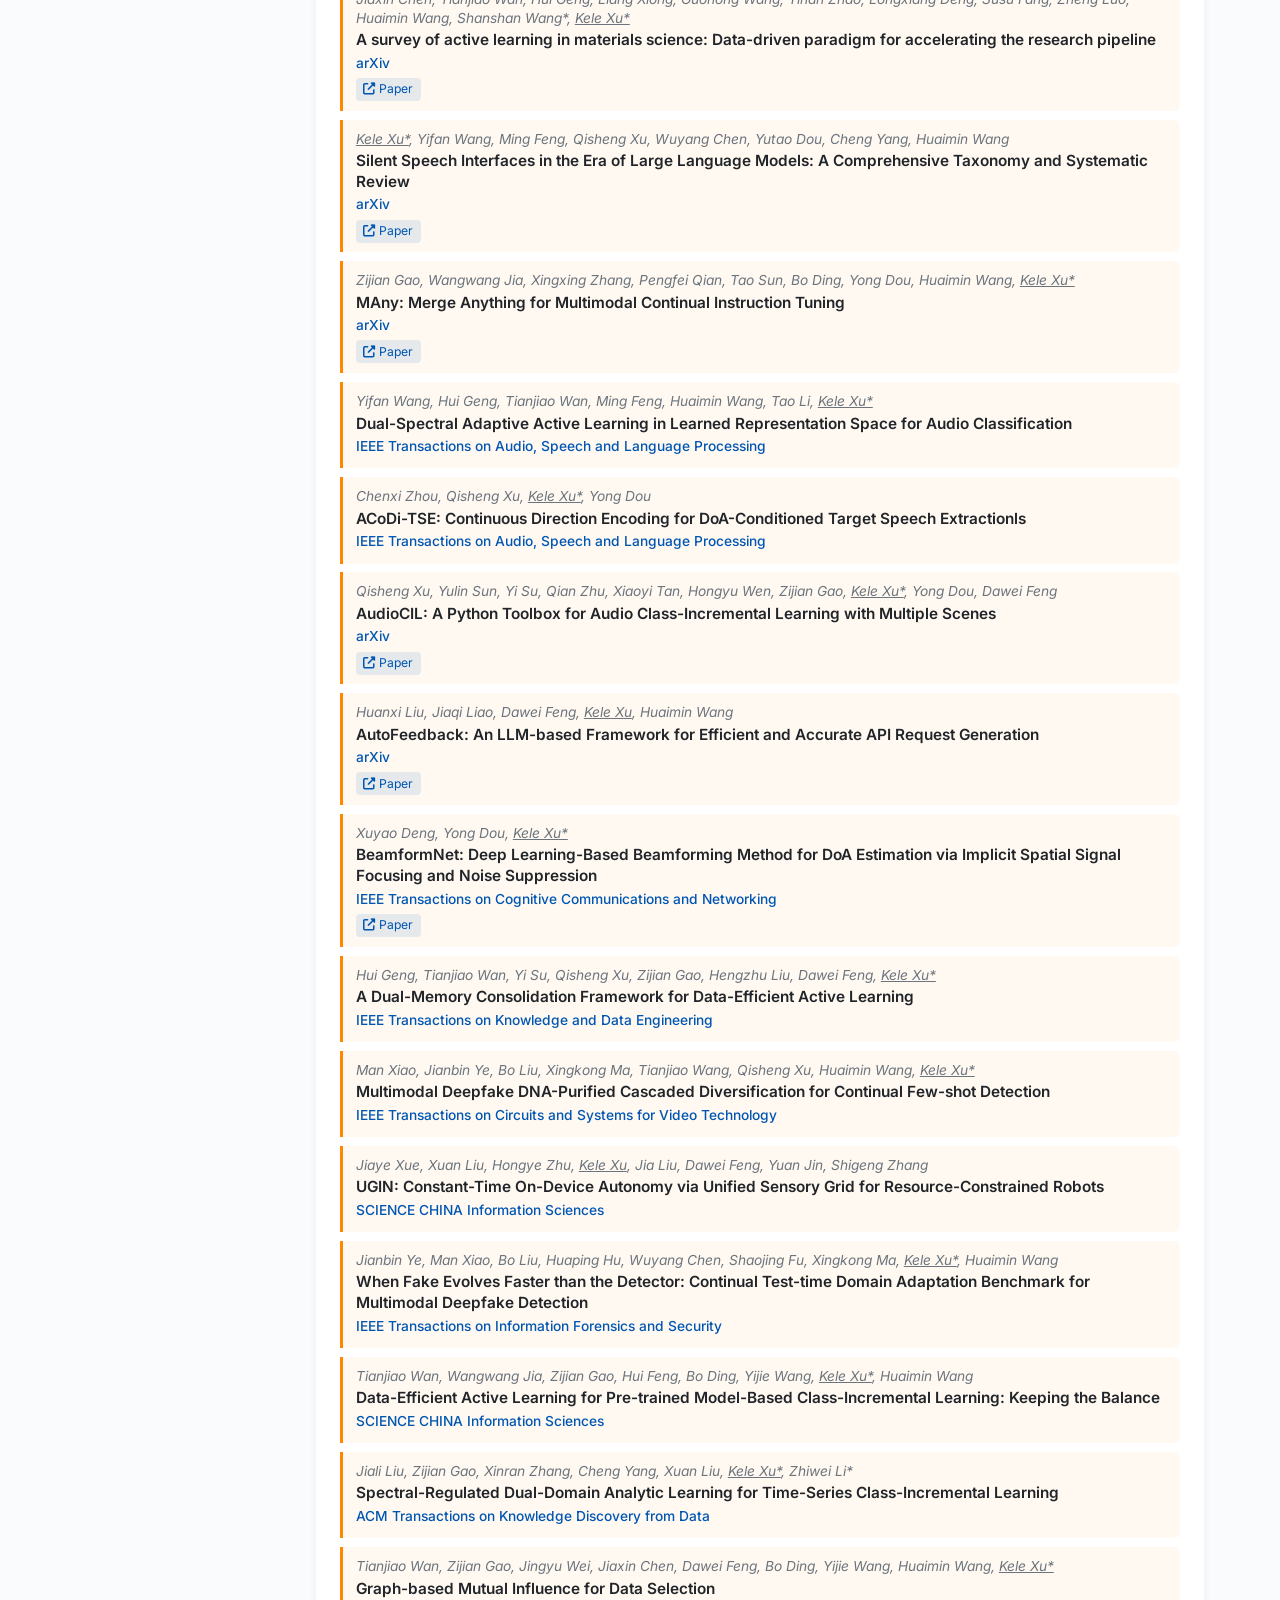
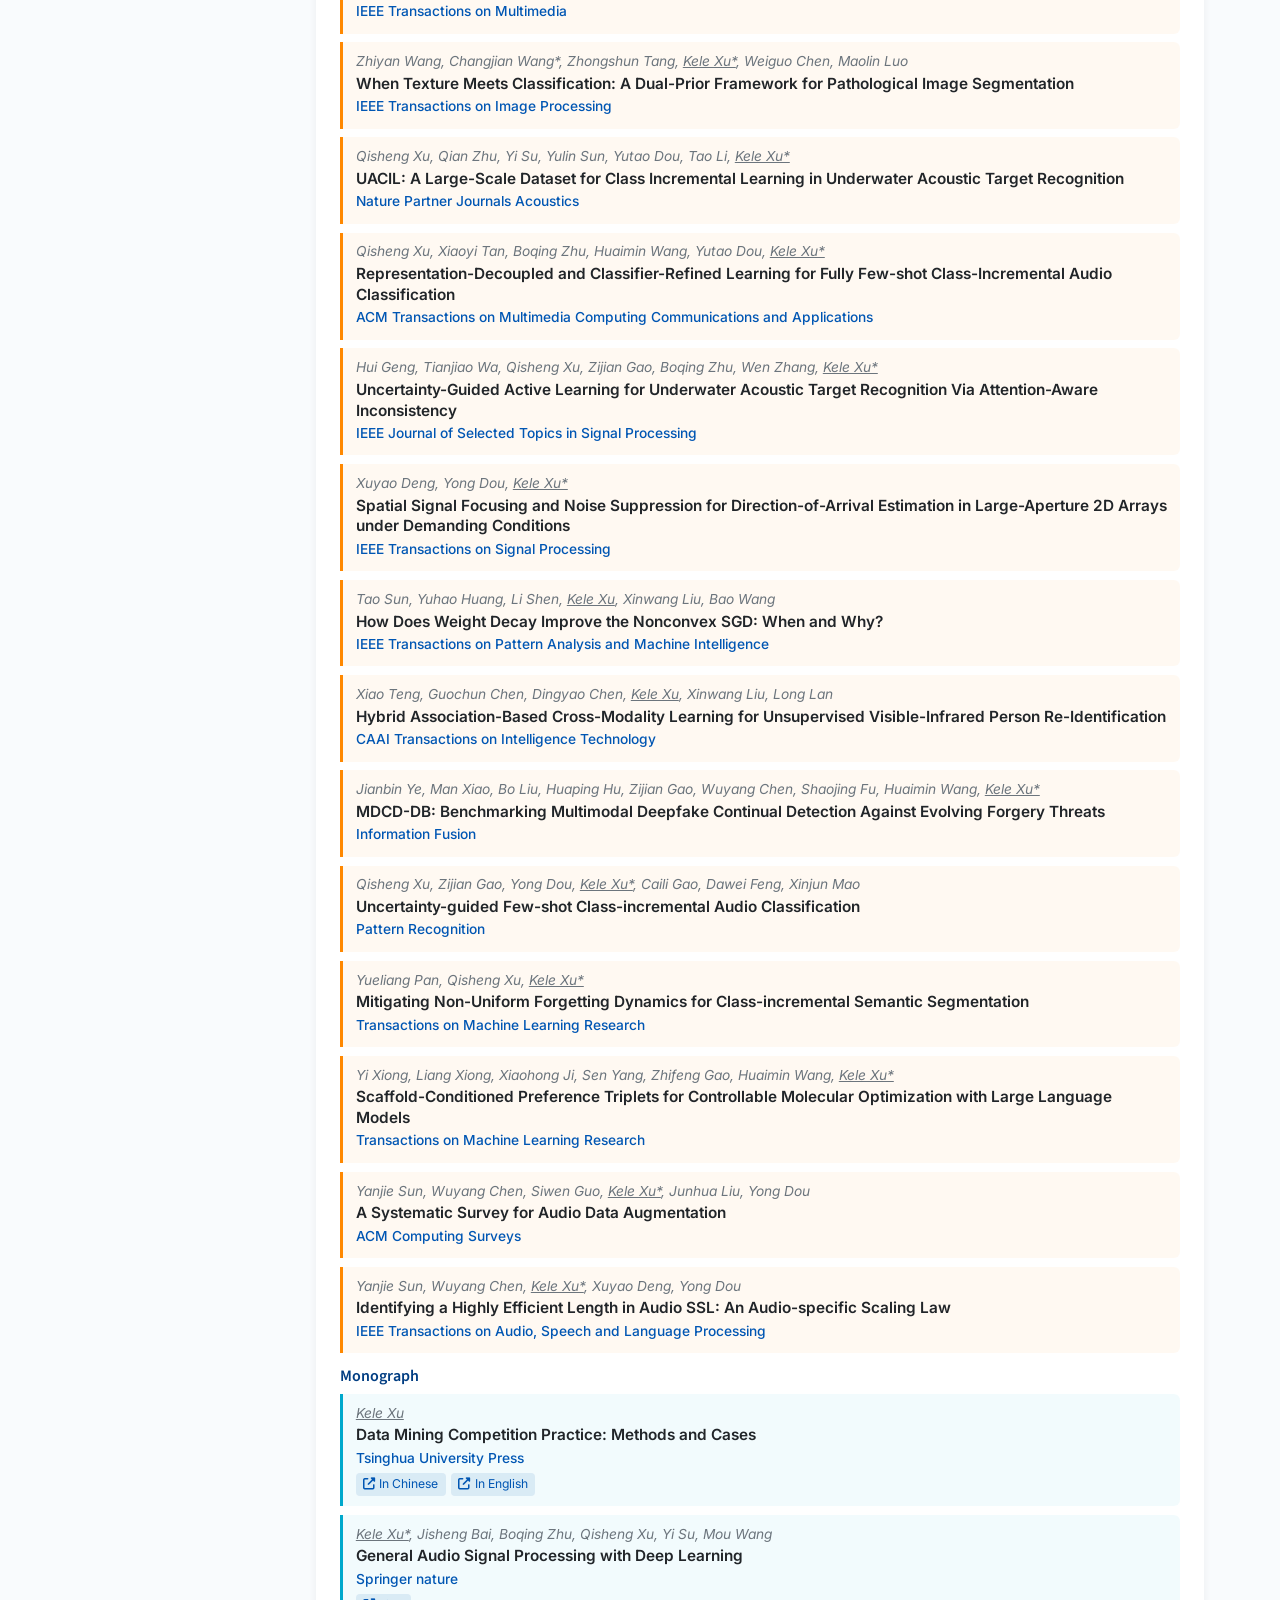
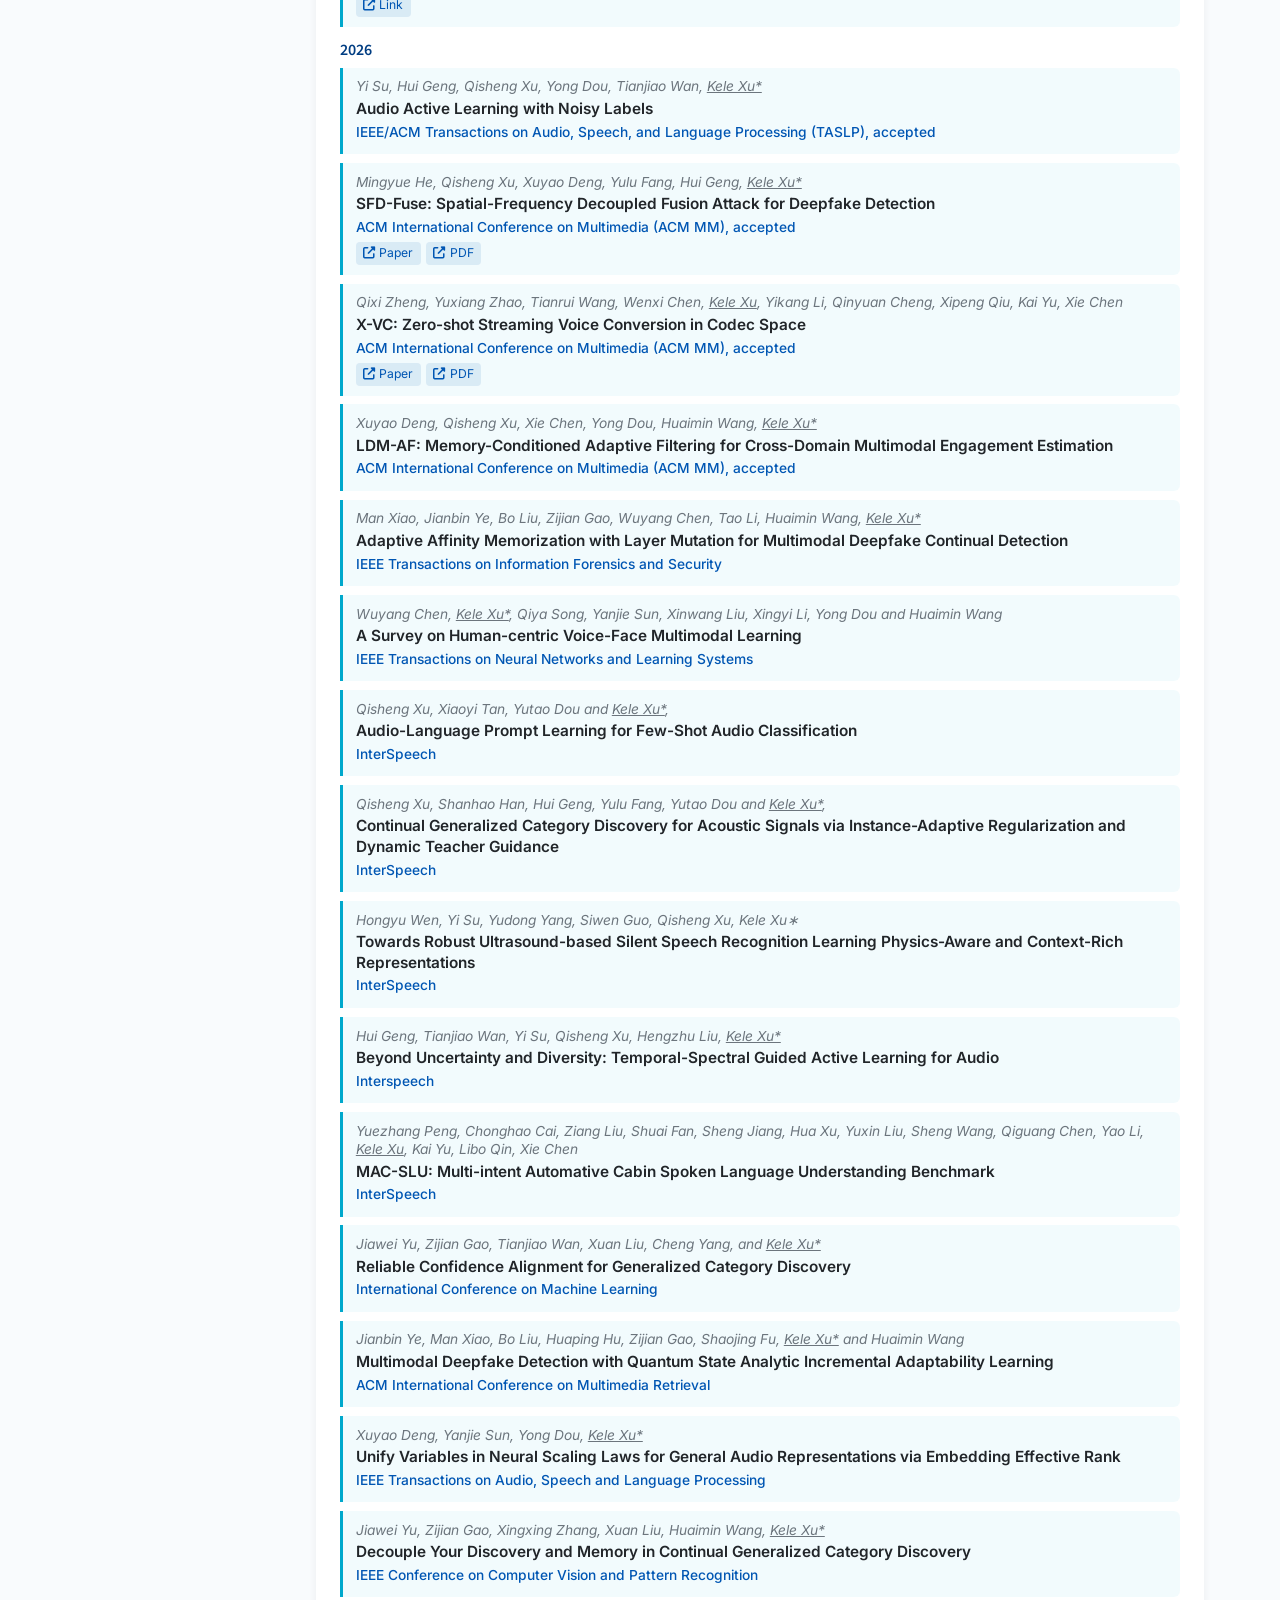
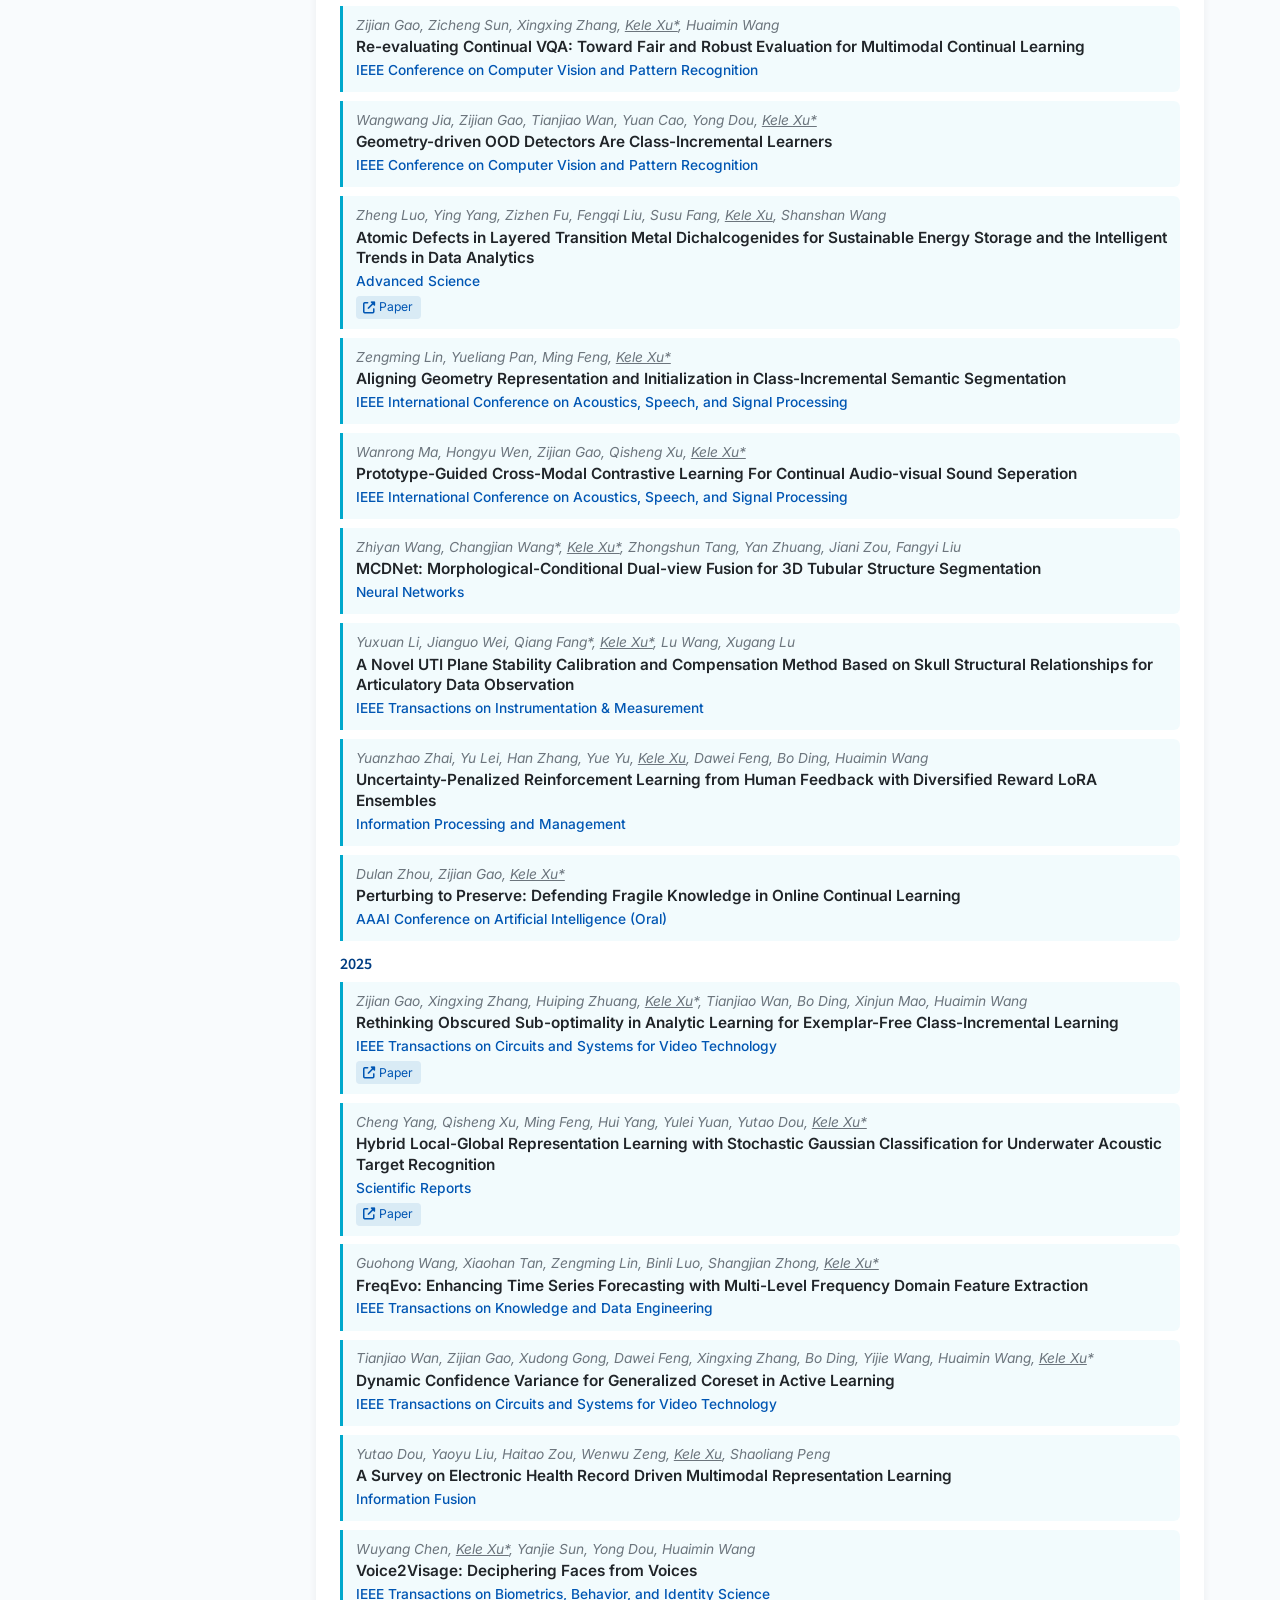
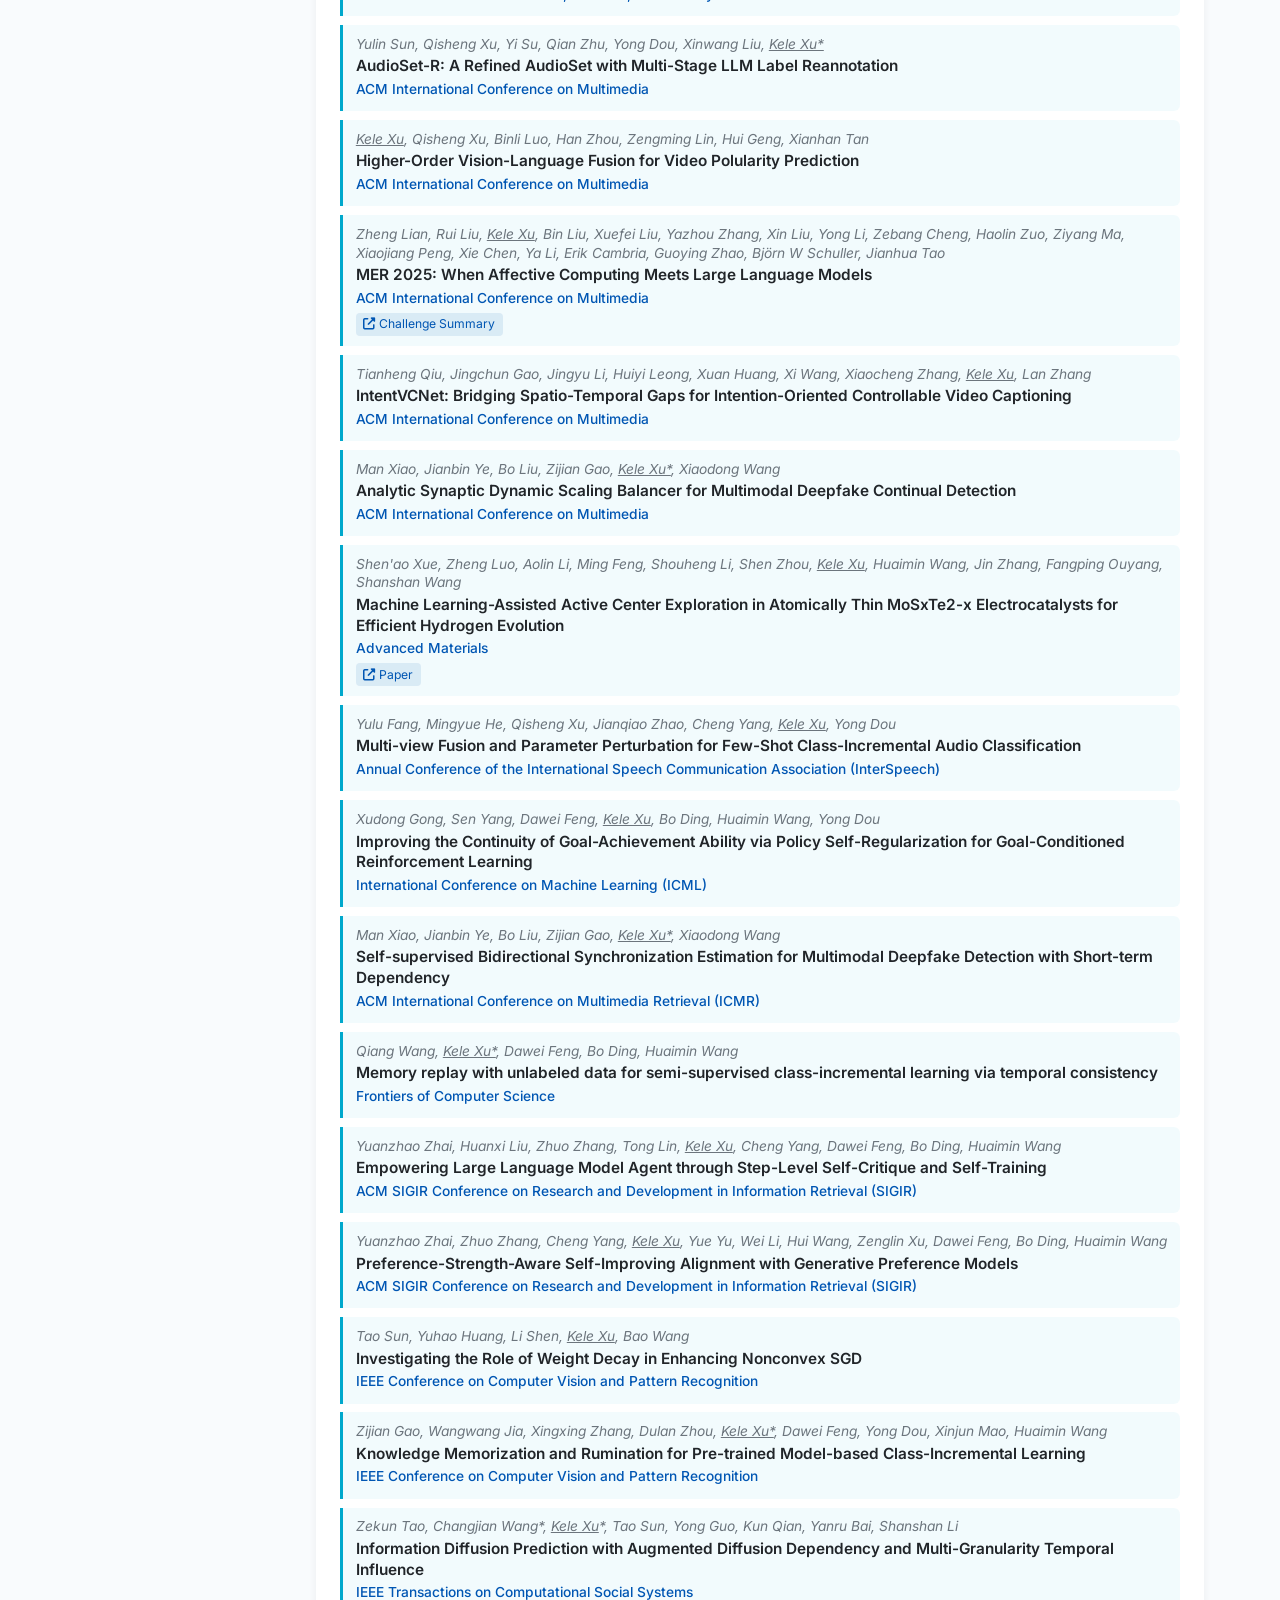
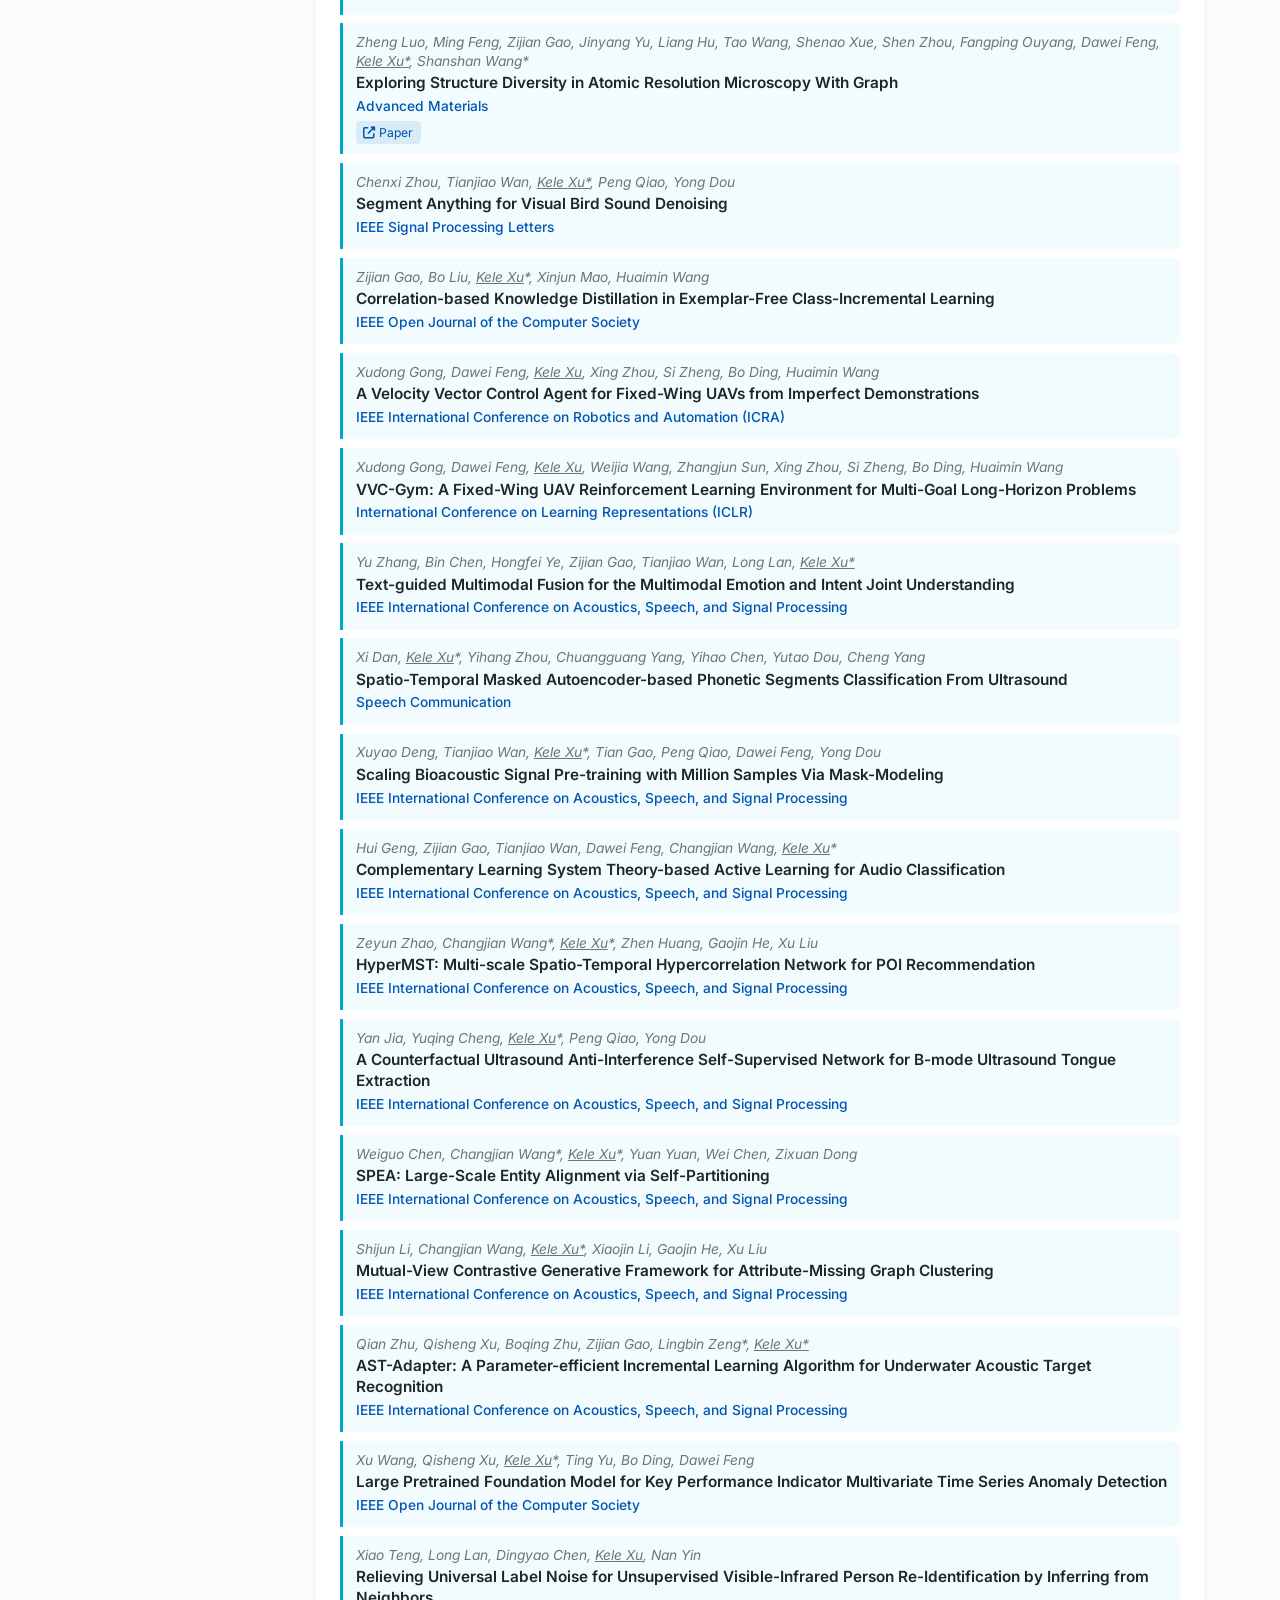
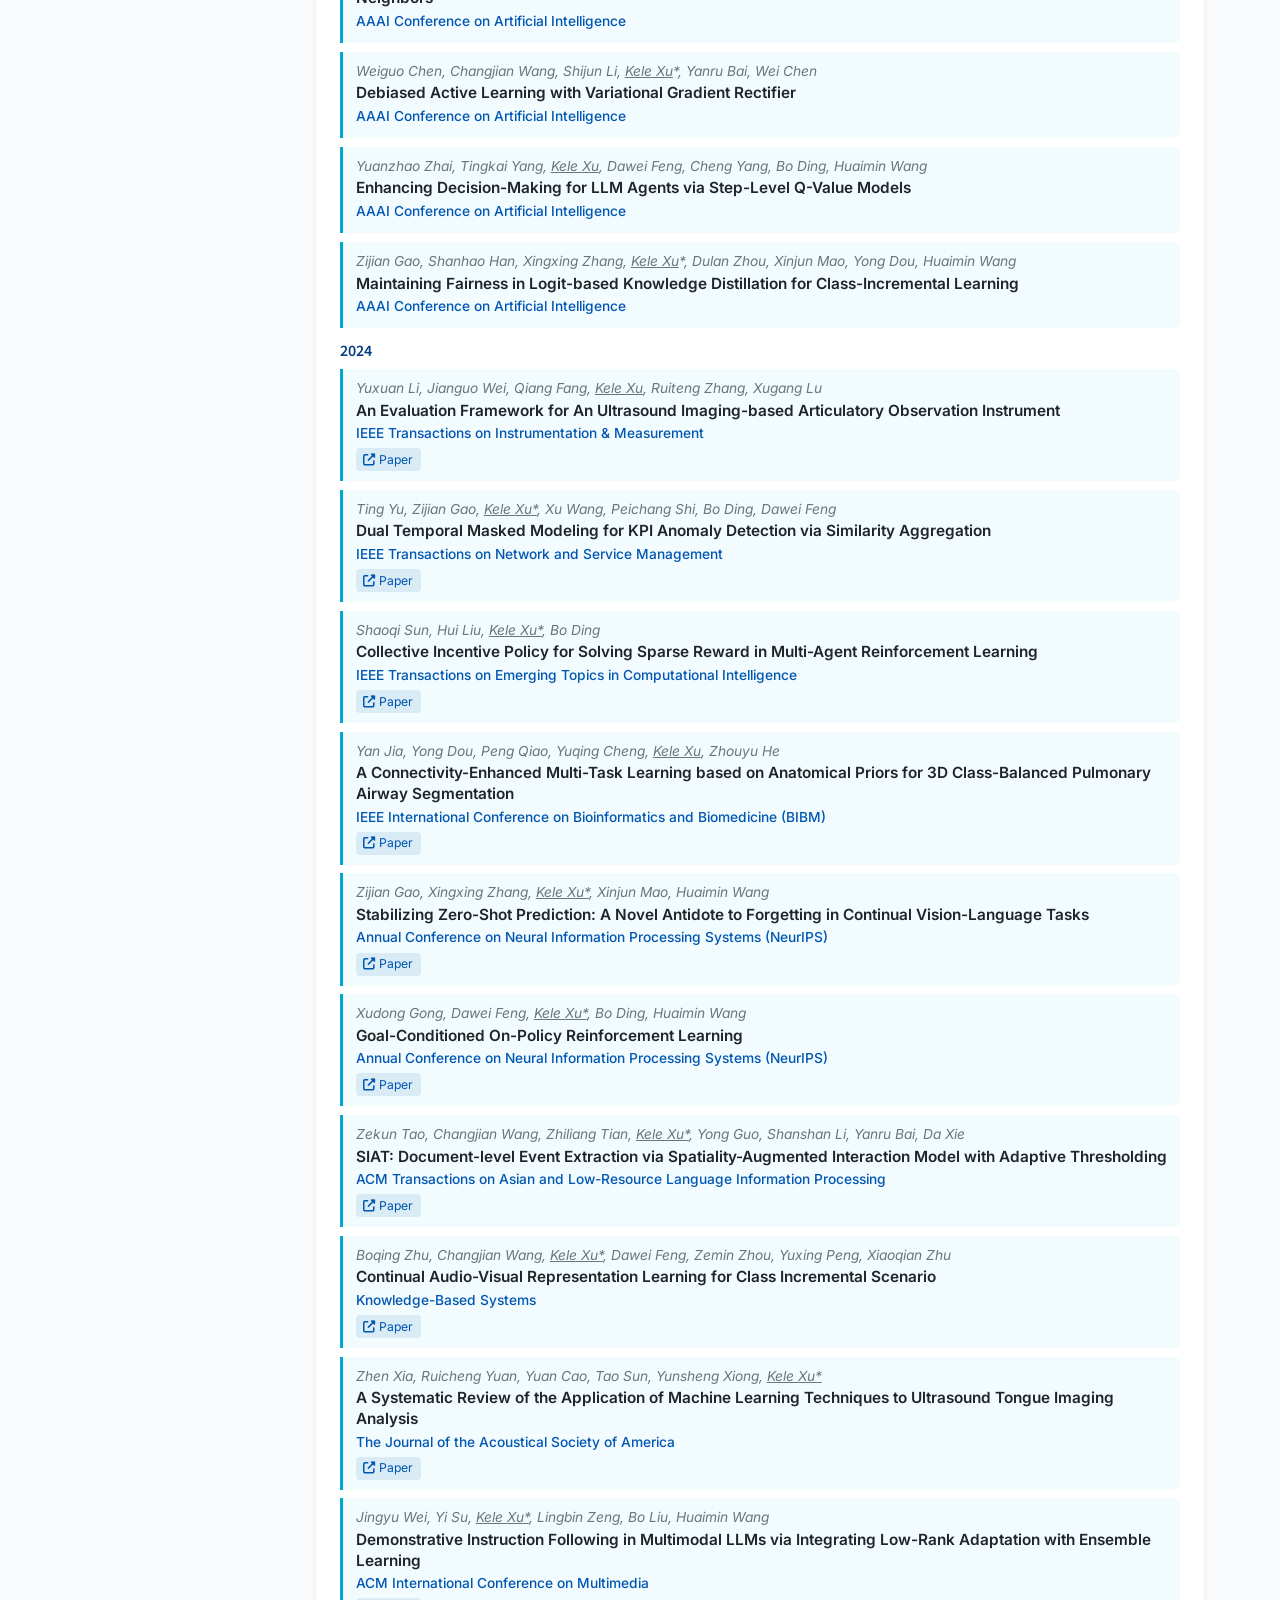
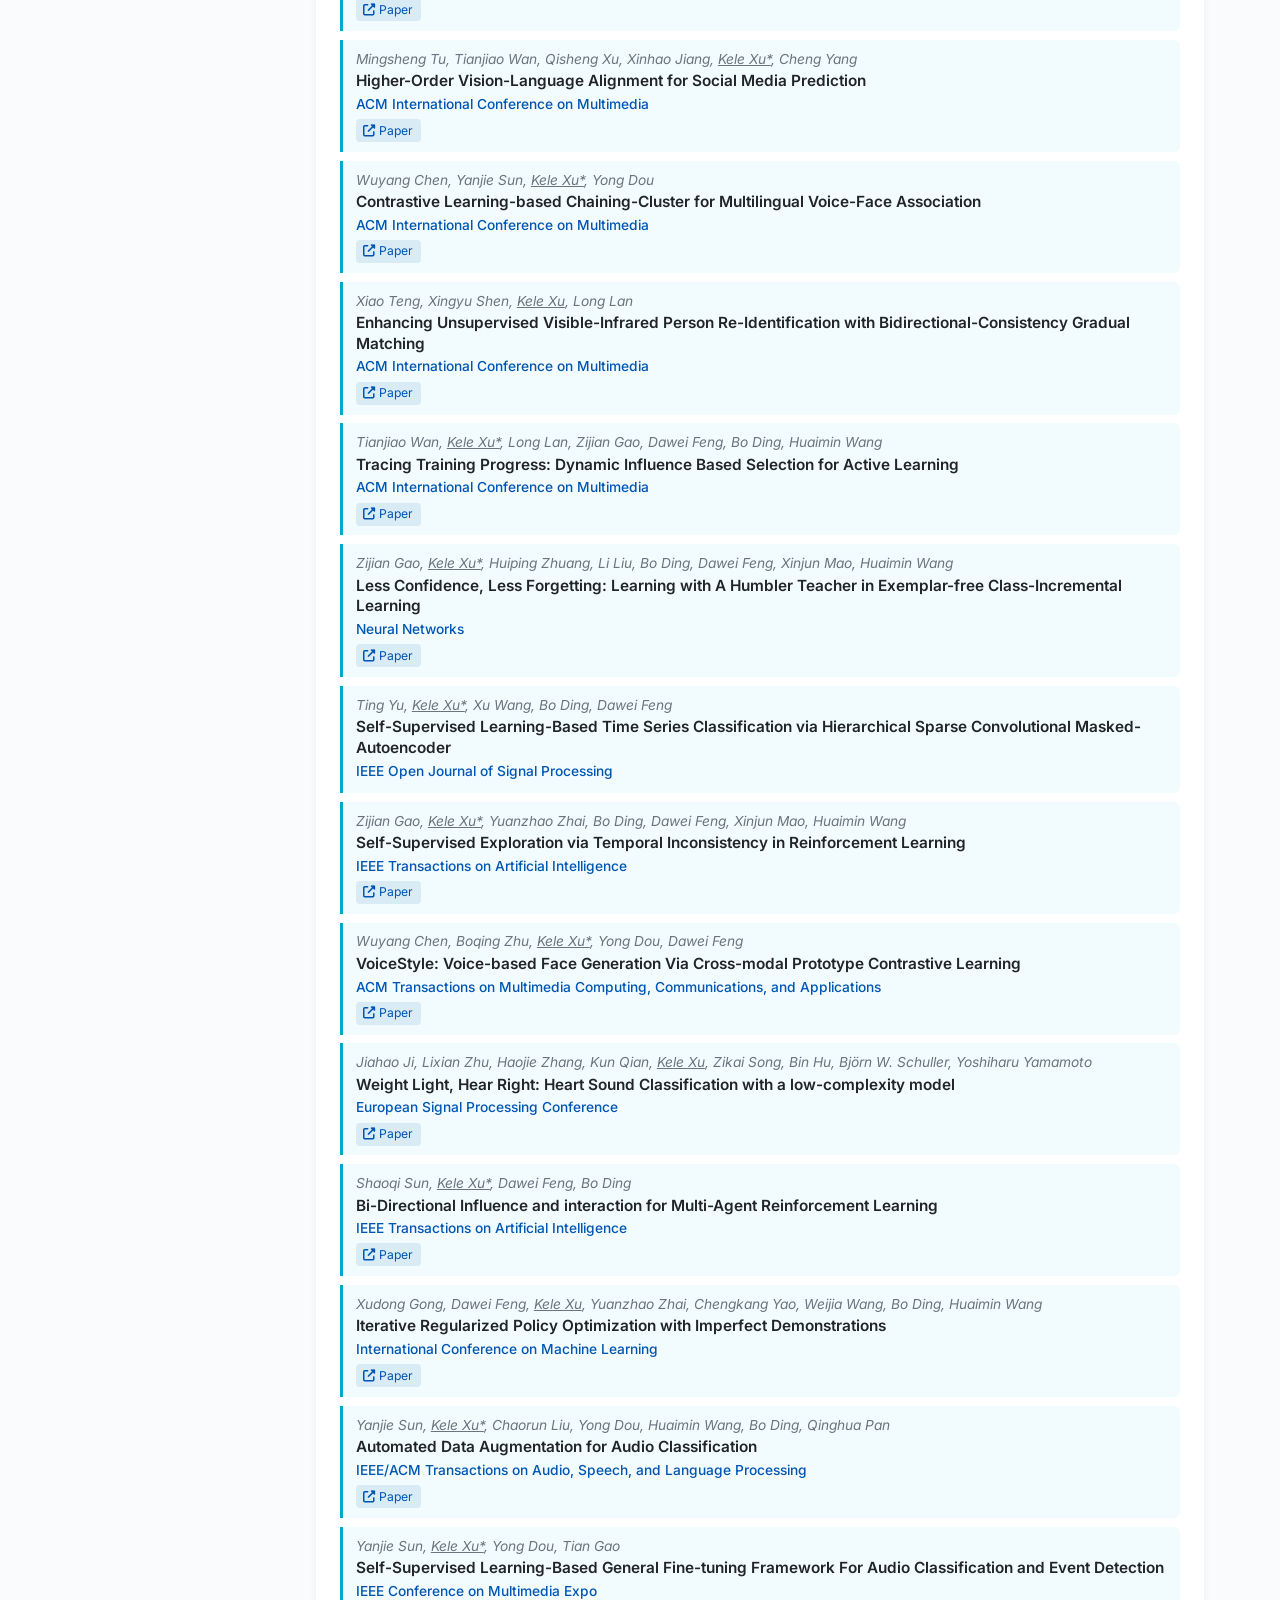
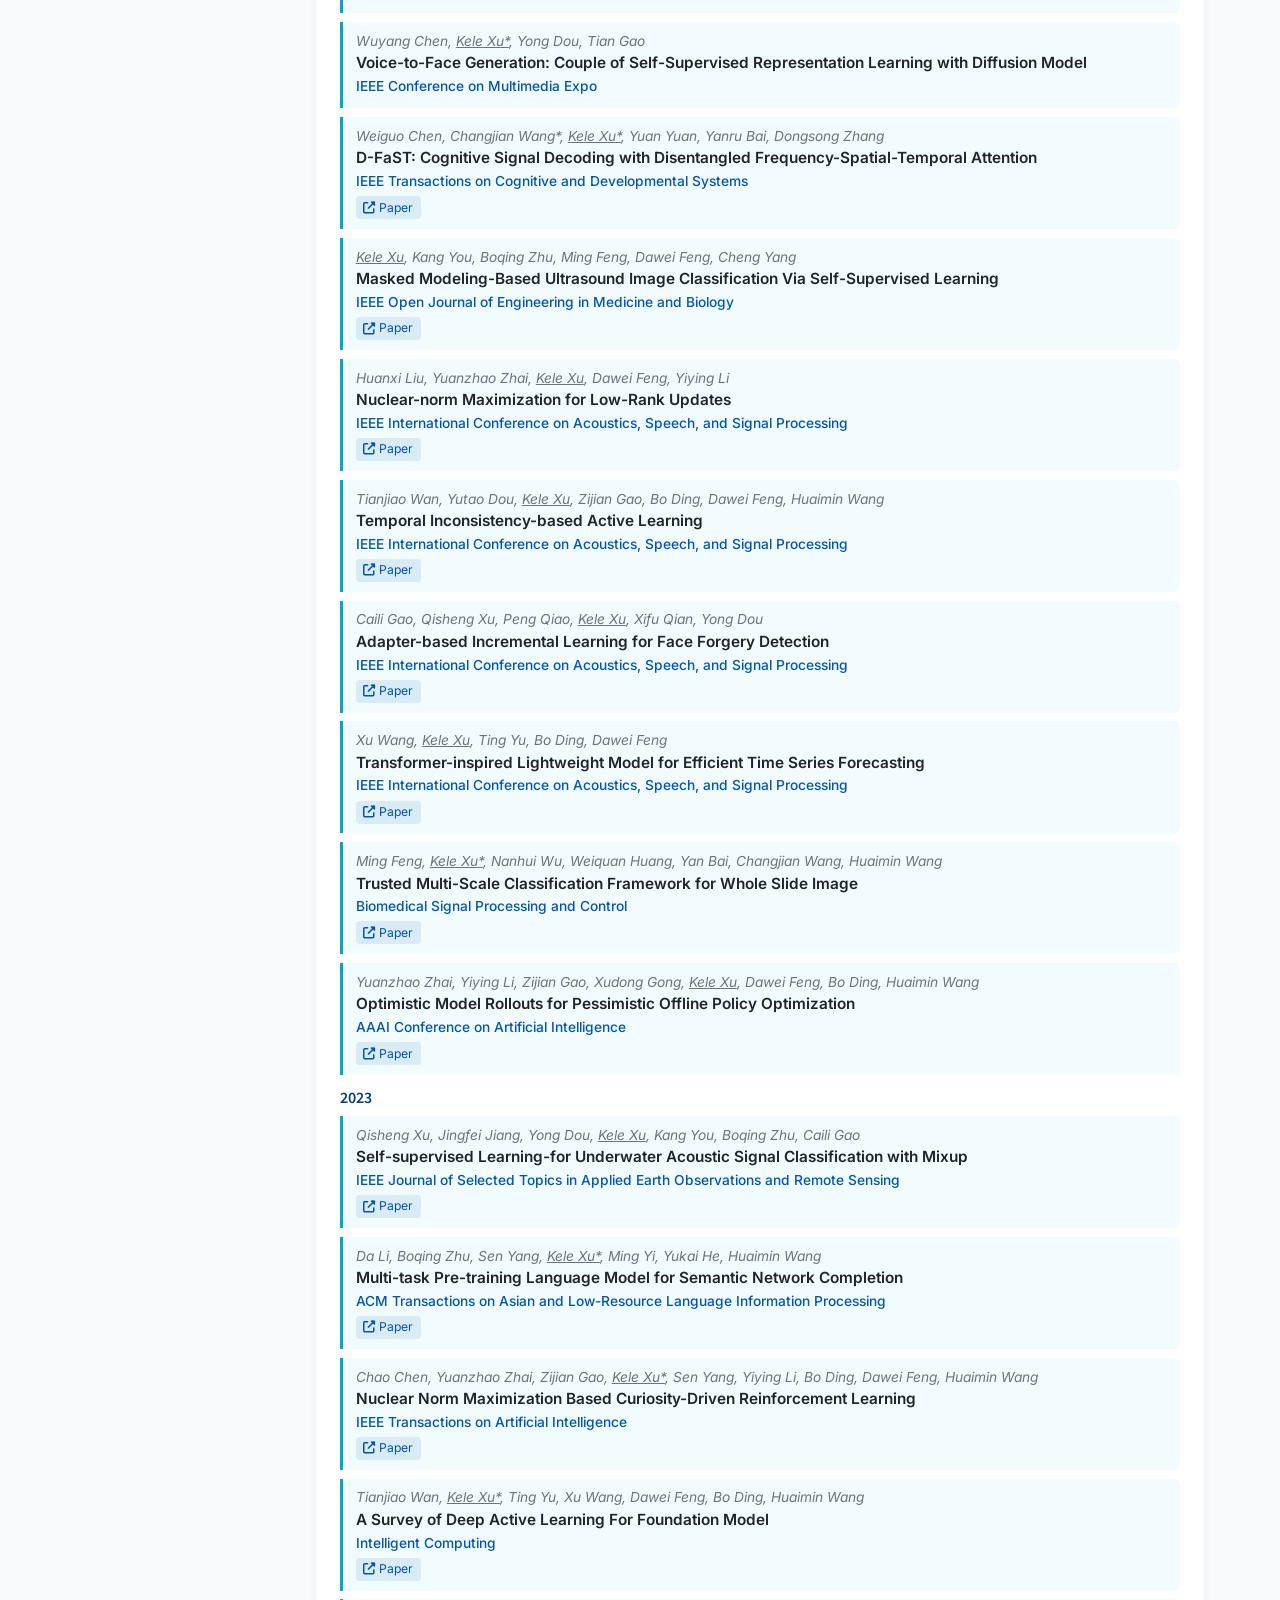
==== commit f7f10934: "Add ACM MM 2026 accepted papers" ====
--- a/index.html
+++ b/index.html
@@ -1323,6 +1323,7 @@
         function initializeNewsData() {
             // 原始新闻数据 - 从原始HTML中提取的所有新闻，按时间倒序排列
             const rawNews = [
+                {date: "2026-07", content: "Three papers are accepted by <strong>ACM International Conference on Multimedia (ACM MM 2026)</strong>."},
                 {date: "2026-07", content: "Our paper <strong>Audio Active Learning with Noisy Labels</strong> is accepted by <strong>IEEE/ACM Transactions on Audio, Speech, and Language Processing (TASLP)</strong>."},
                 {date: "2026-07", content: "Selected as a <strong>Young Editor</strong> of <strong>SPJ Cyborg and Bionic Systems</strong>."},
                 {date: "2026-07", content: "Ranked as <strong>2nd</strong> place (runner-up) in the <strong>ACM MM MultiMediate 2026 Challenge</strong>."},
@@ -1783,6 +1784,33 @@
 				// 2026 部分
 				{
 						"year": "2026",
+						"authors": "Mingyue He, Qisheng Xu, Xuyao Deng, Yulu Fang, Hui Geng, <u>Kele Xu*</u>",
+						"title": "SFD-Fuse: Spatial-Frequency Decoupled Fusion Attack for Deepfake Detection",
+						"venue": "ACM International Conference on Multimedia (ACM MM), accepted",
+						"links": [
+							{ "text": "Paper", "url": "https://openreview.net/forum?id=q2NXeDUswI" },
+							{ "text": "PDF", "url": "https://openreview.net/pdf?id=q2NXeDUswI" }
+						]
+				},
+				{
+						"year": "2026",
+						"authors": "Qixi Zheng, Yuxiang Zhao, Tianrui Wang, Wenxi Chen, <u>Kele Xu</u>, Yikang Li, Qinyuan Cheng, Xipeng Qiu, Kai Yu, Xie Chen",
+						"title": "X-VC: Zero-shot Streaming Voice Conversion in Codec Space",
+						"venue": "ACM International Conference on Multimedia (ACM MM), accepted",
+						"links": [
+							{ "text": "Paper", "url": "https://openreview.net/forum?id=rIj3IsEyQI" },
+							{ "text": "PDF", "url": "https://openreview.net/pdf?id=rIj3IsEyQI" }
+						]
+				},
+				{
+						"year": "2026",
+						"authors": "Xuyao Deng, Qisheng Xu, Xie Chen, Yong Dou, Huaimin Wang, <u>Kele Xu*</u>",
+						"title": "LDM-AF: Memory-Conditioned Adaptive Filtering for Cross-Domain Multimodal Engagement Estimation",
+						"venue": "ACM International Conference on Multimedia (ACM MM), accepted",
+						"links": []
+				},
+				{
+						"year": "2026",
 						"authors": "Man Xiao, Jianbin Ye, Bo Liu, Zijian Gao, Wuyang Chen, Tao Li, Huaimin Wang, <u>Kele Xu*</u>",
 						"title": "Adaptive Affinity Memorization with Layer Mutation for Multimodal Deepfake Continual Detection",
 						"venue": "IEEE Transactions on Information Forensics and Security",
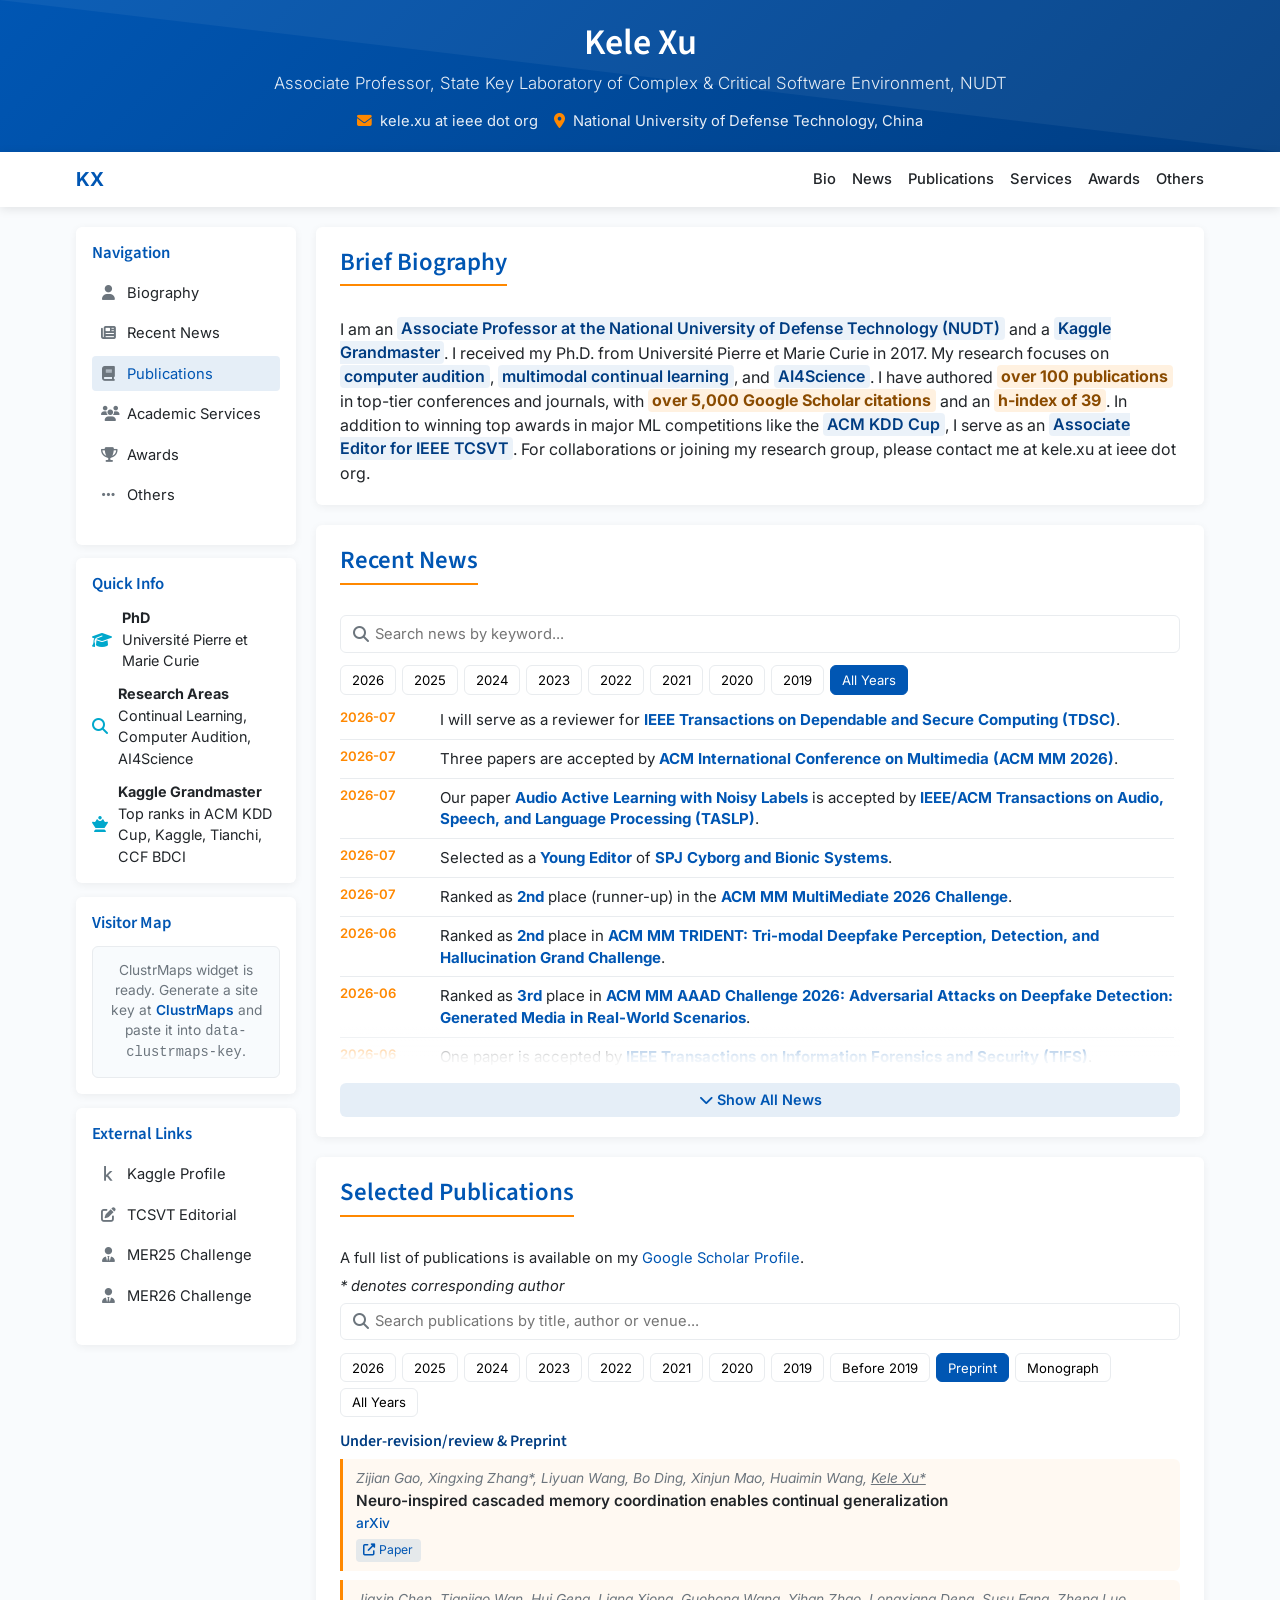
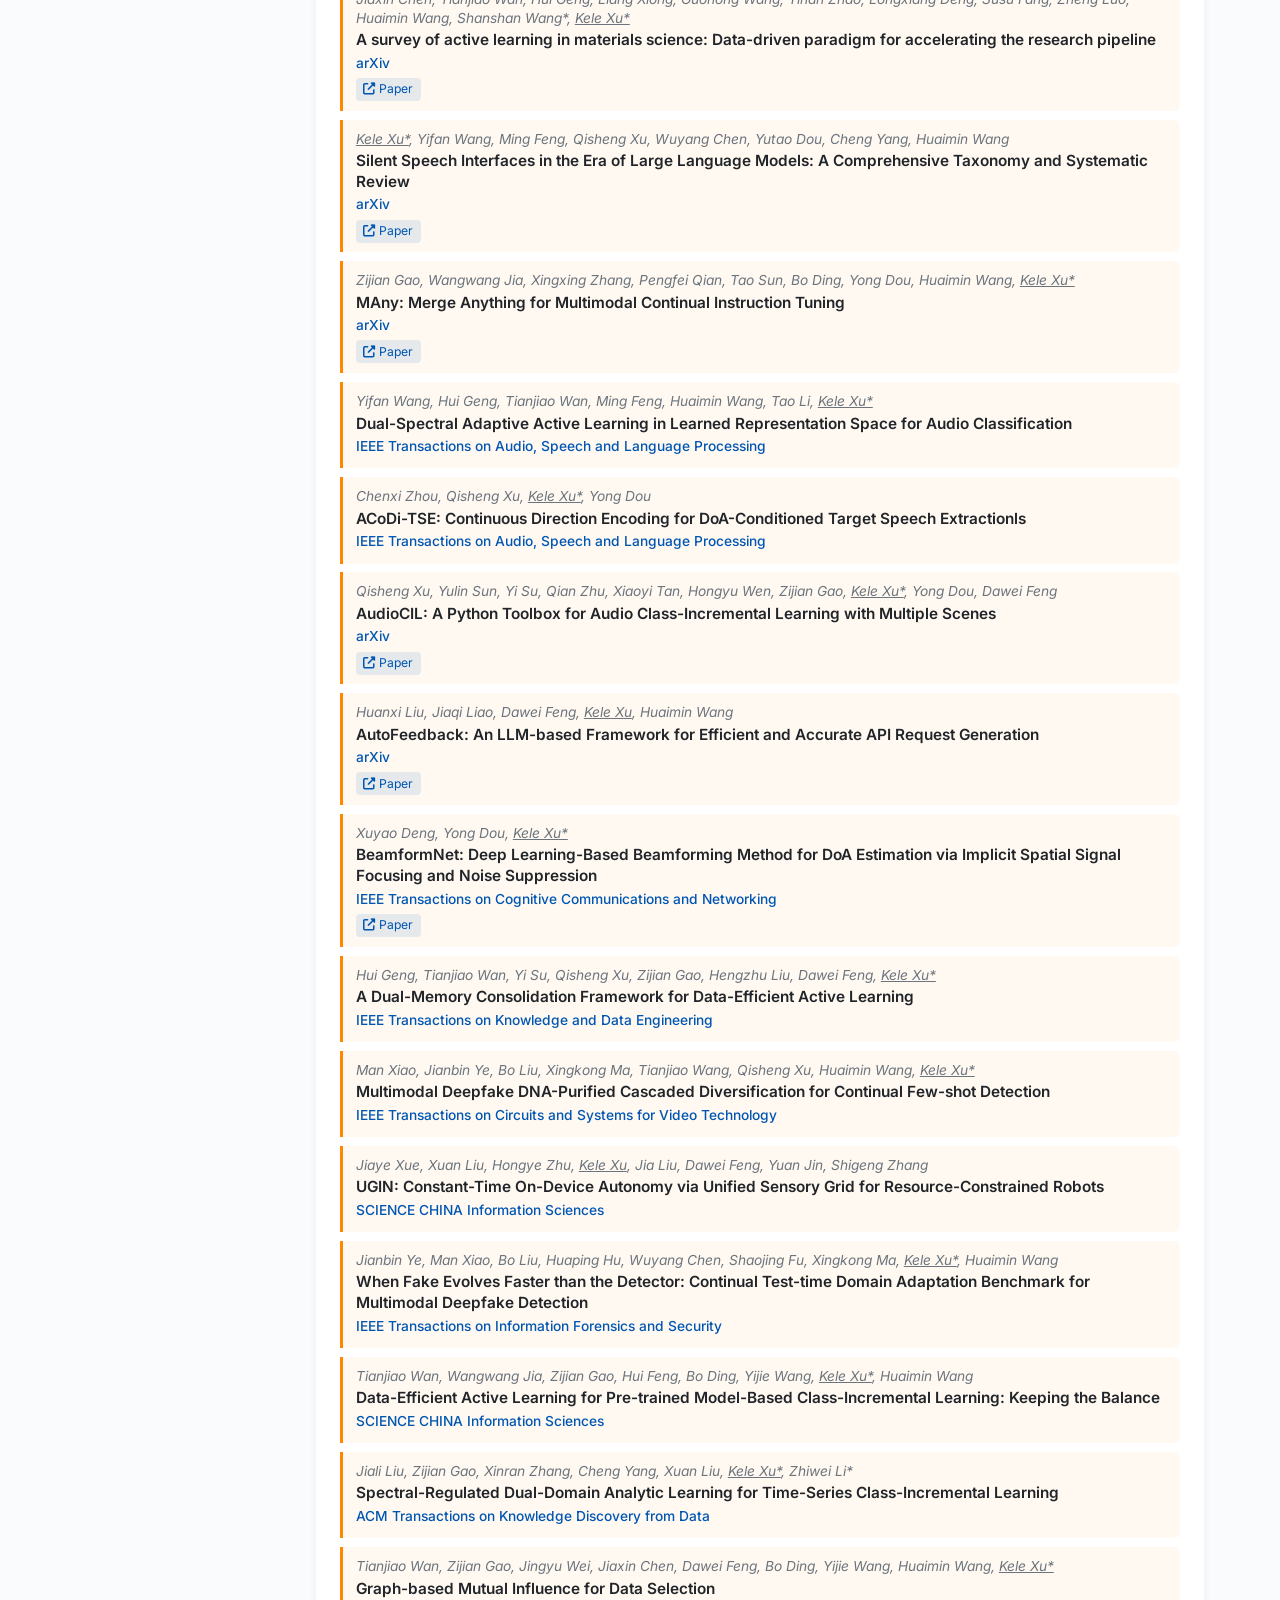
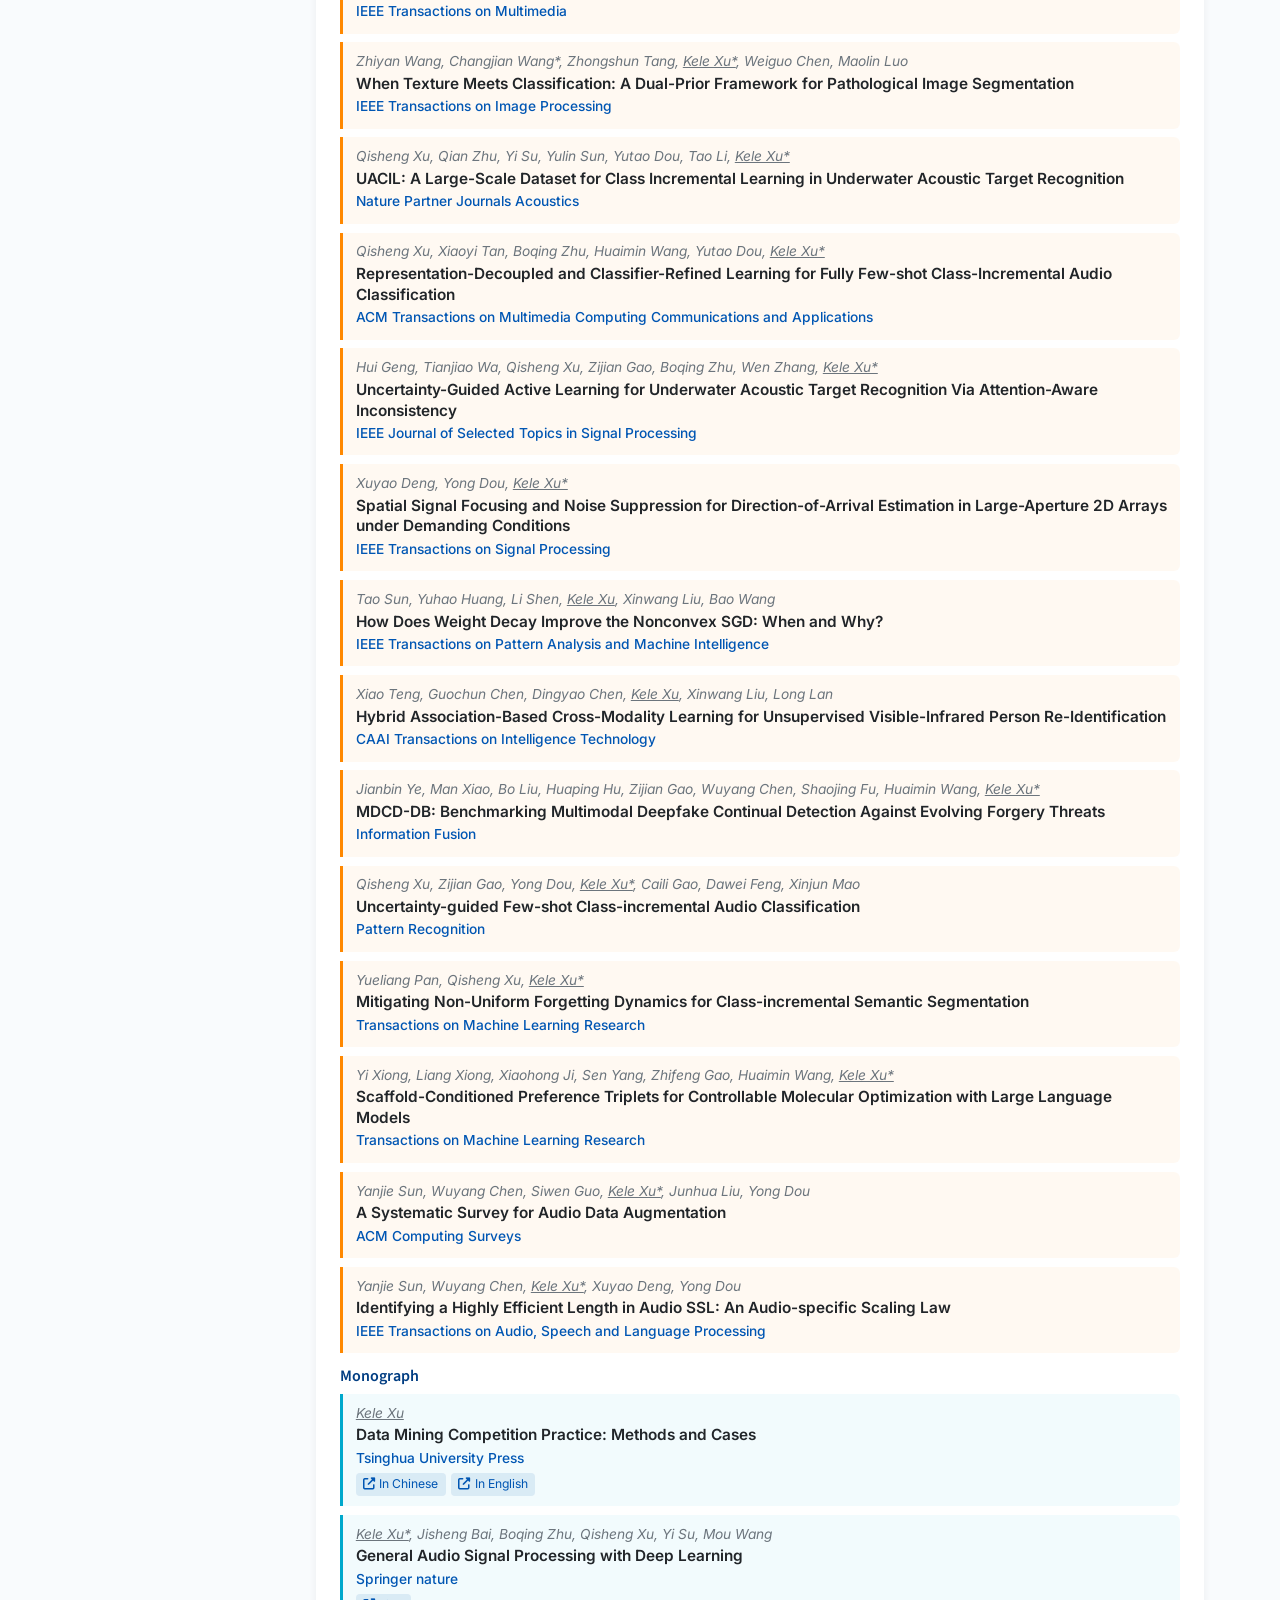
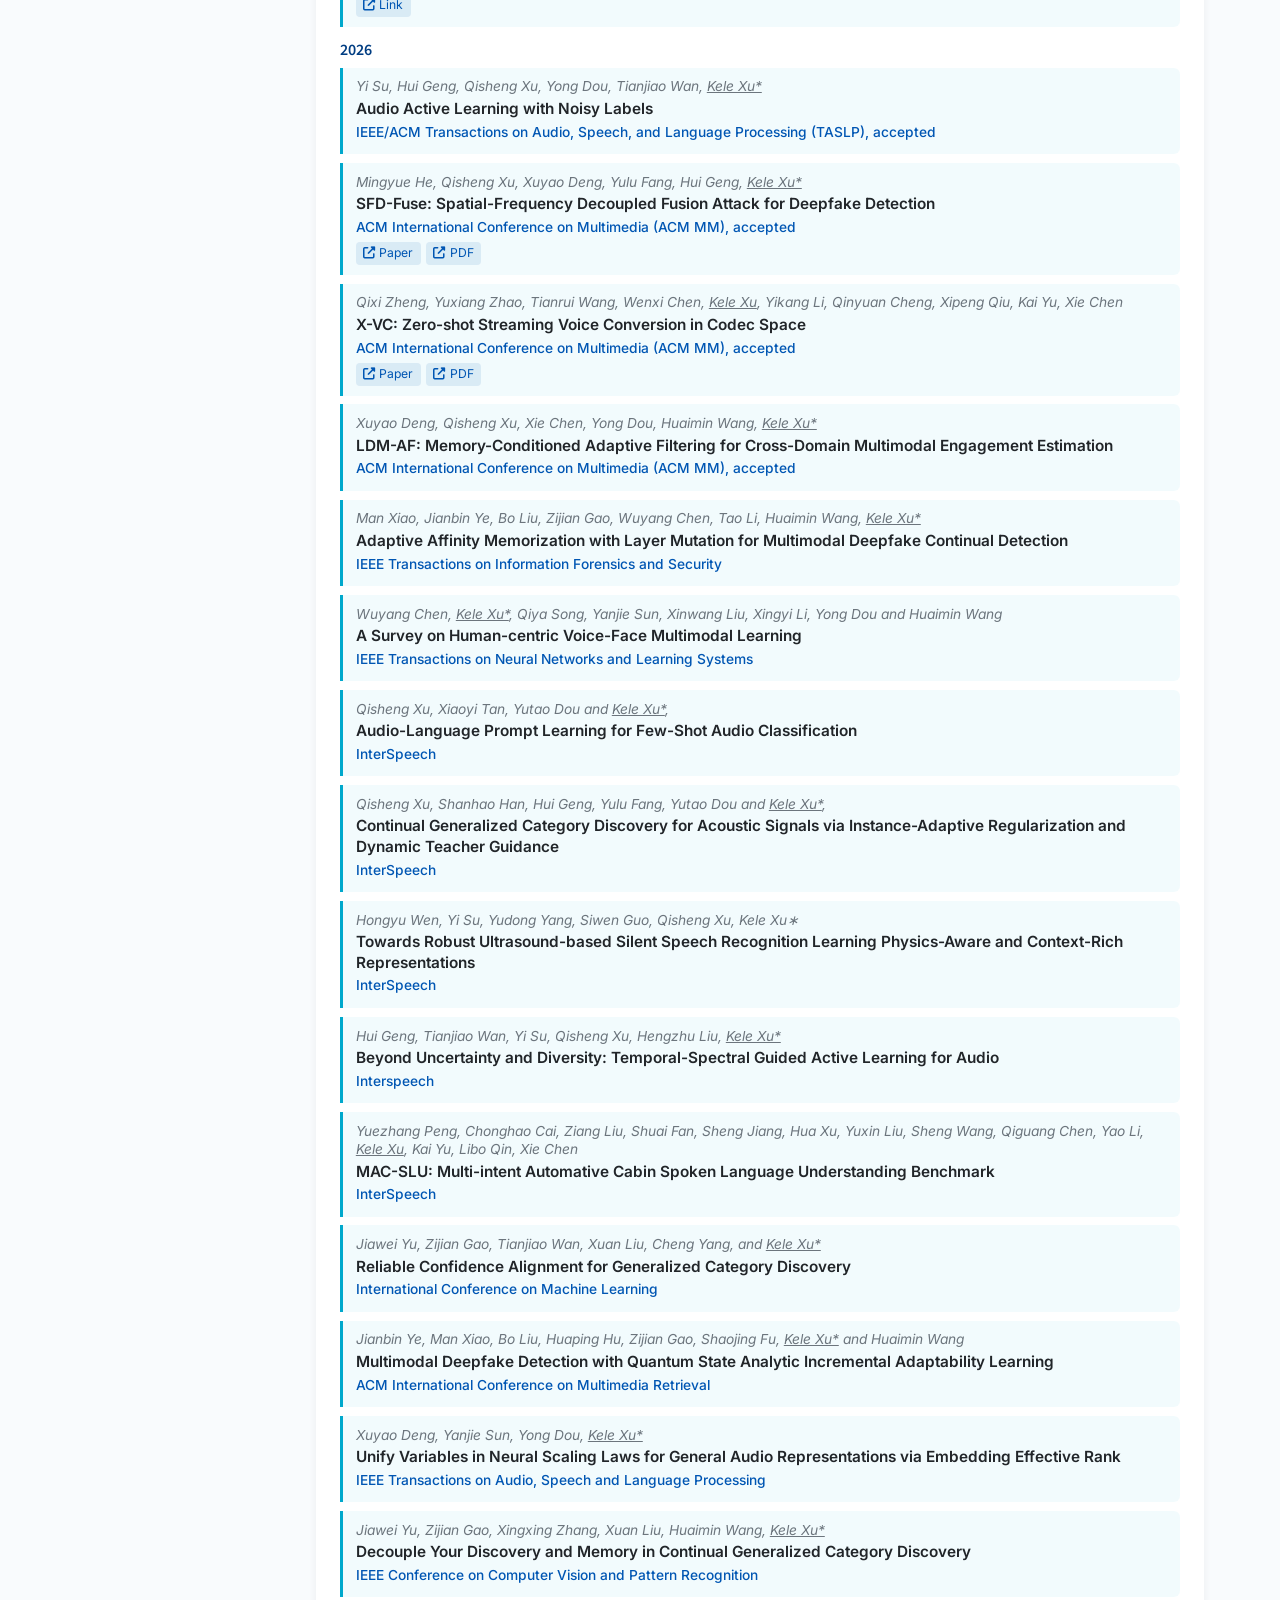
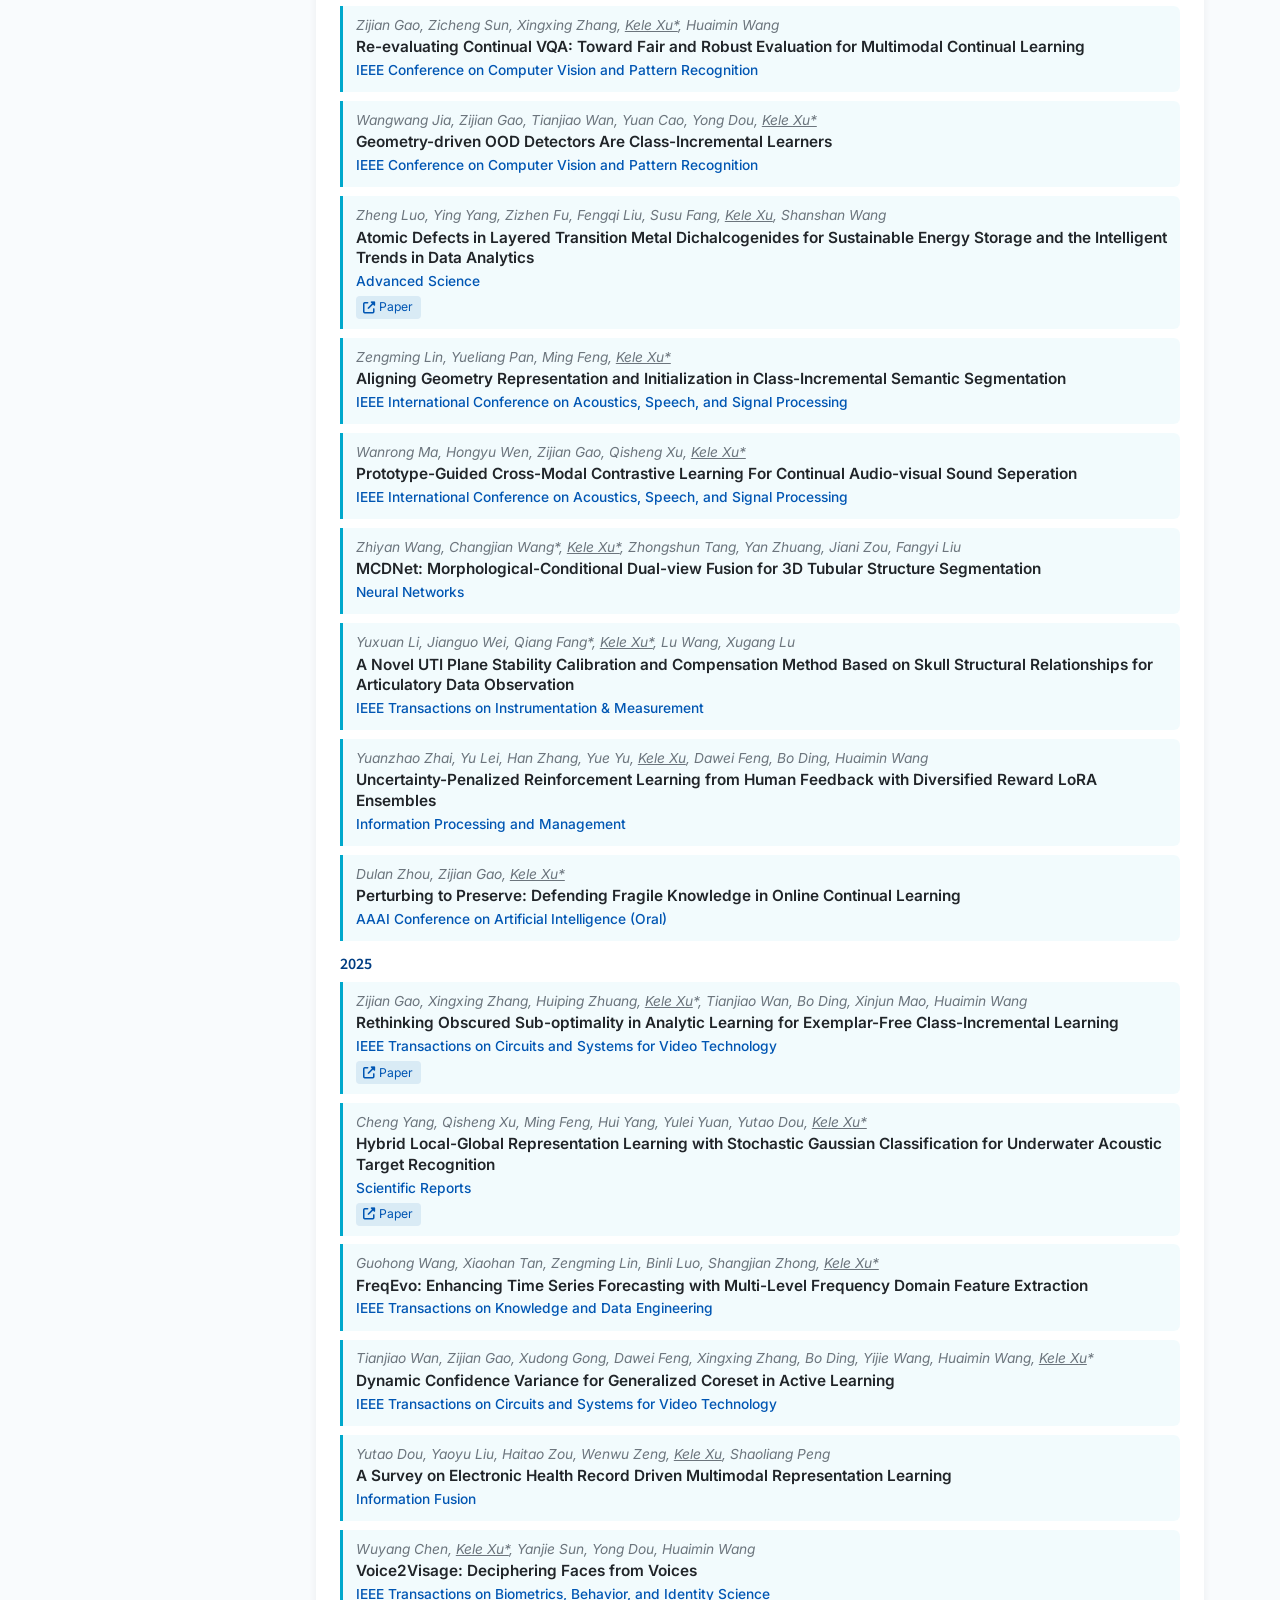
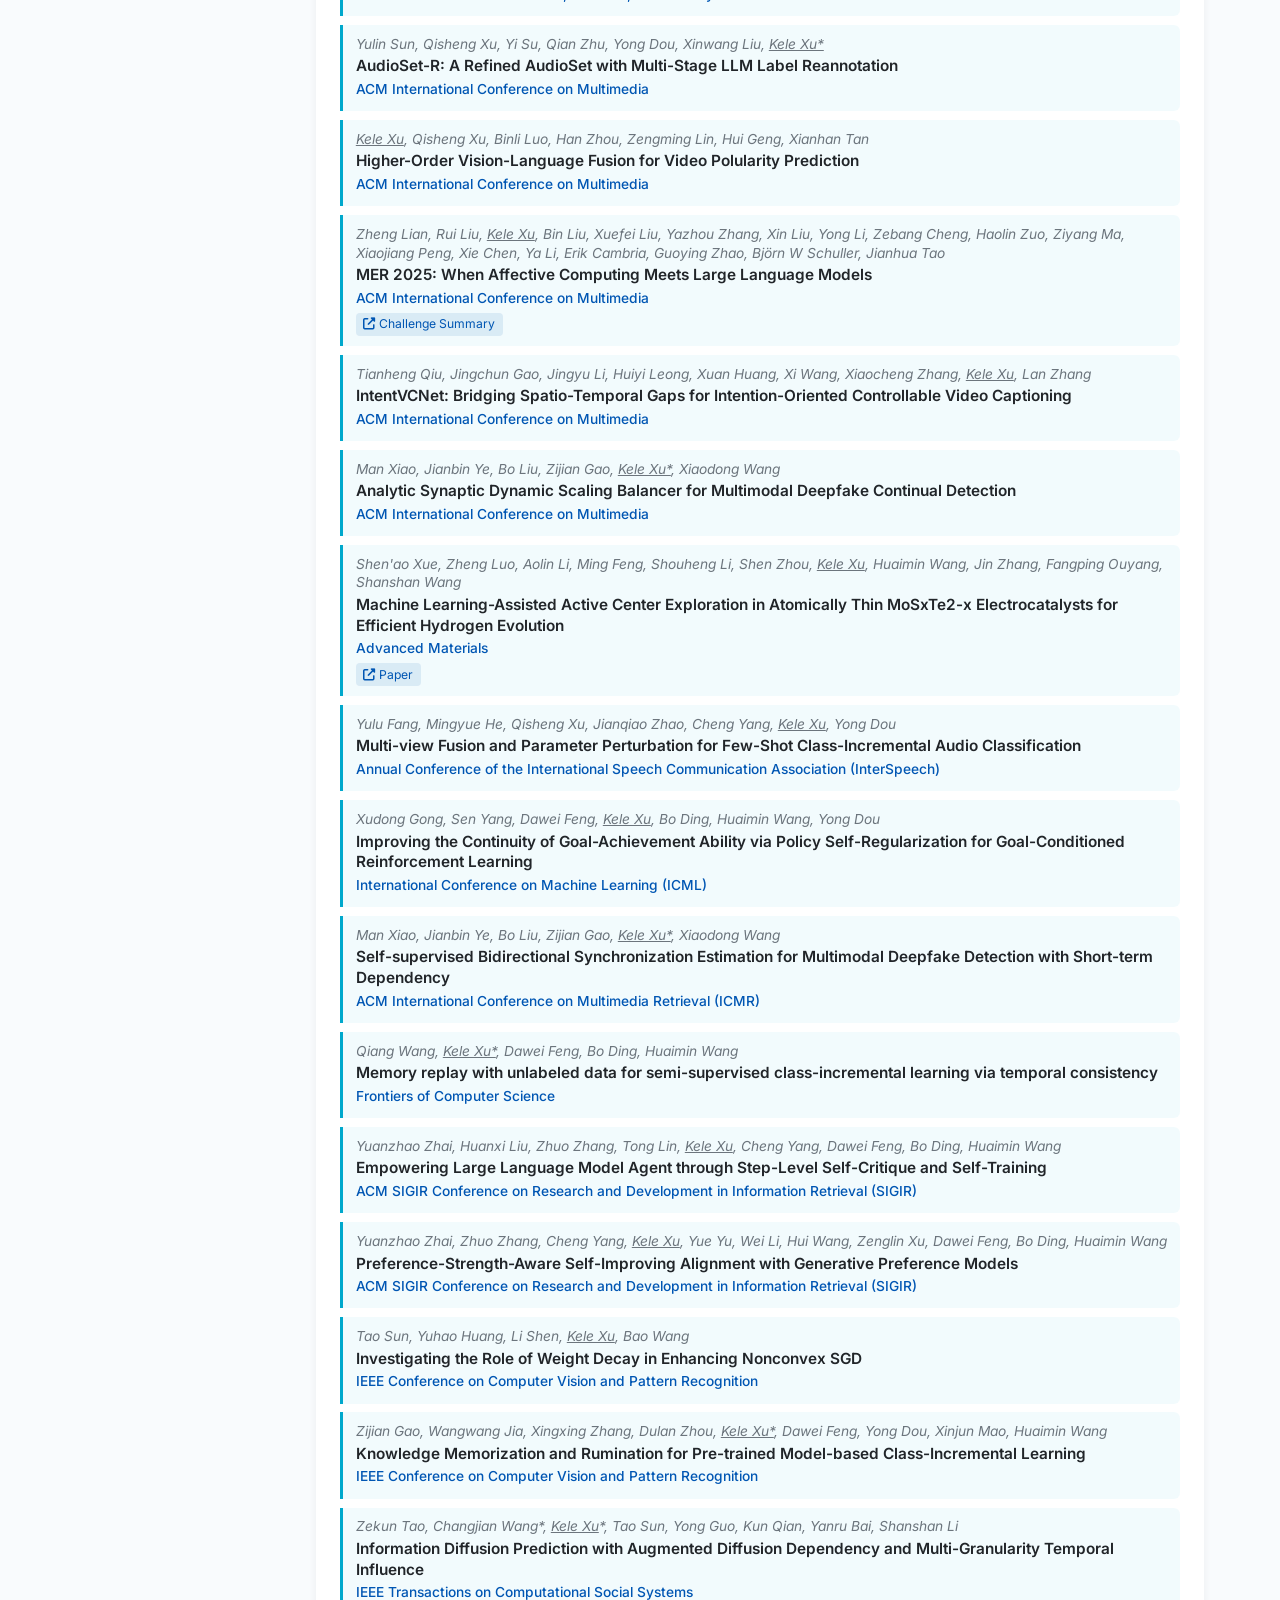
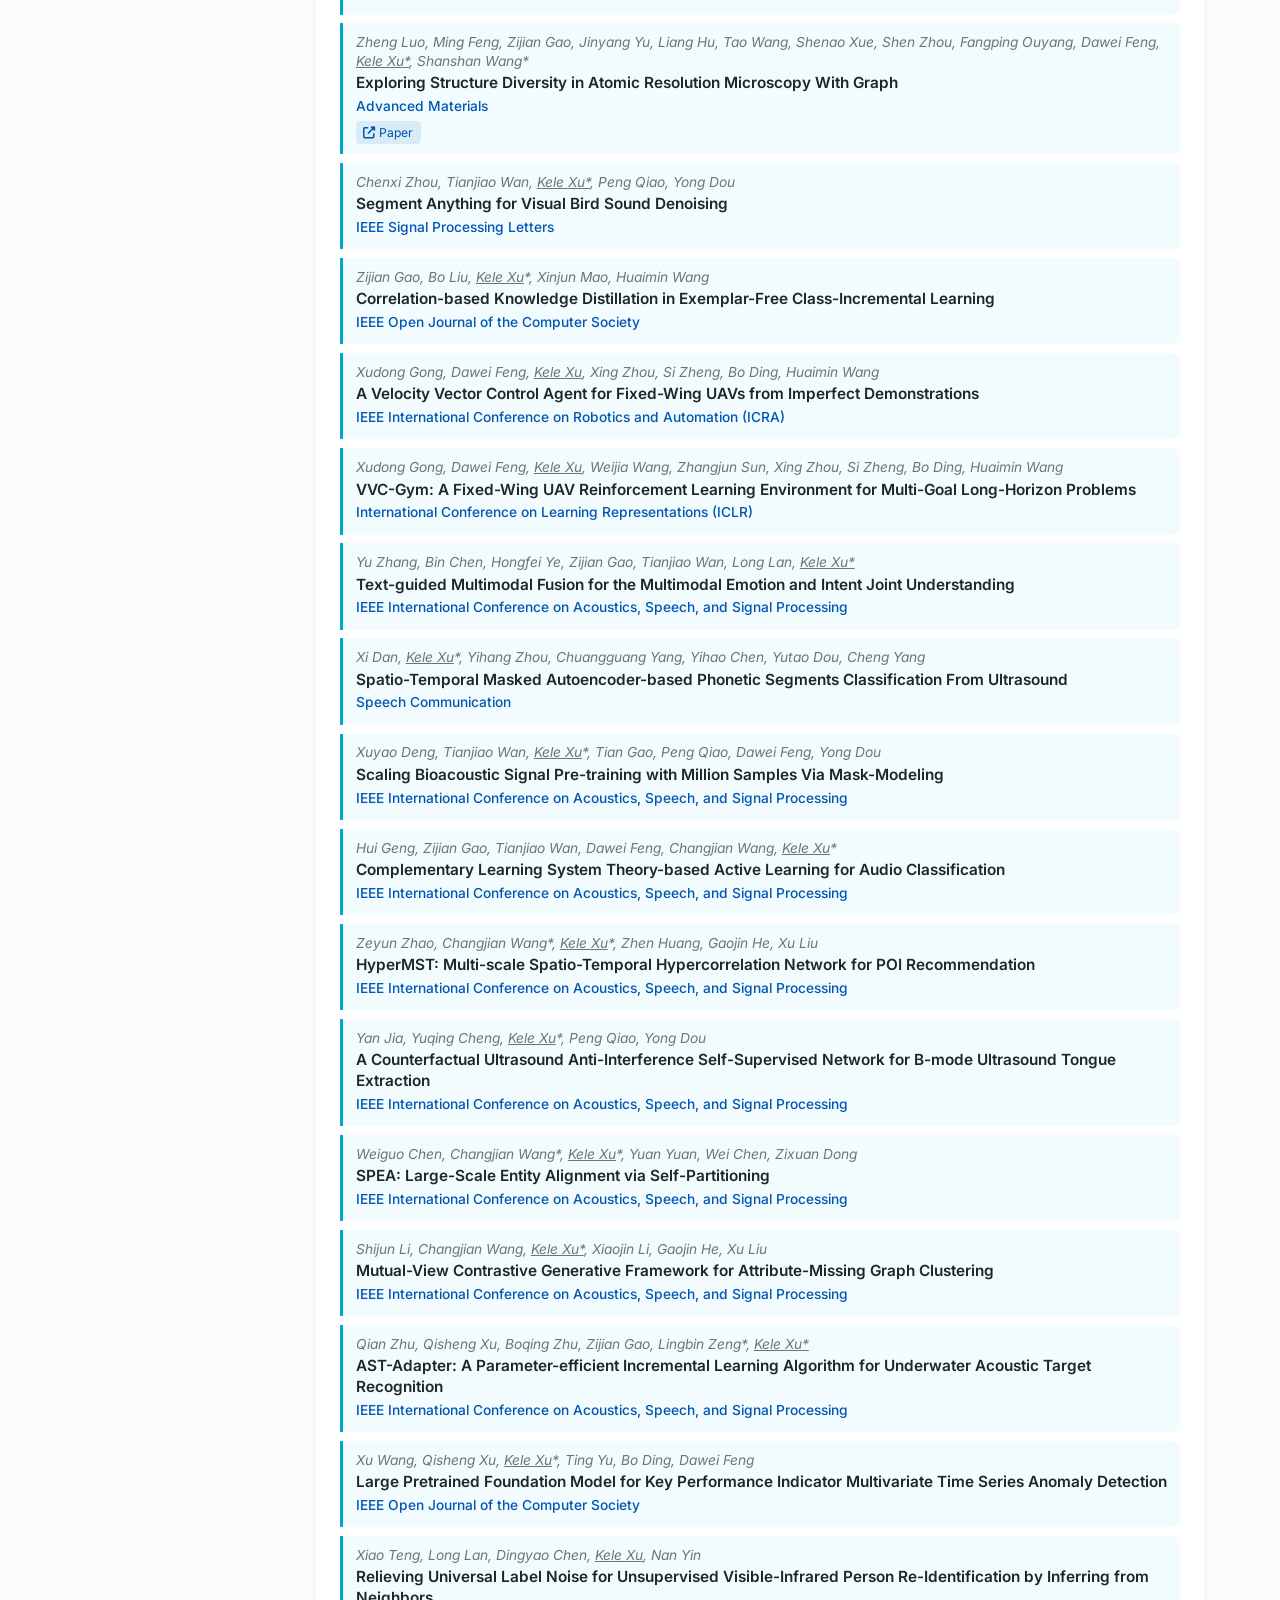
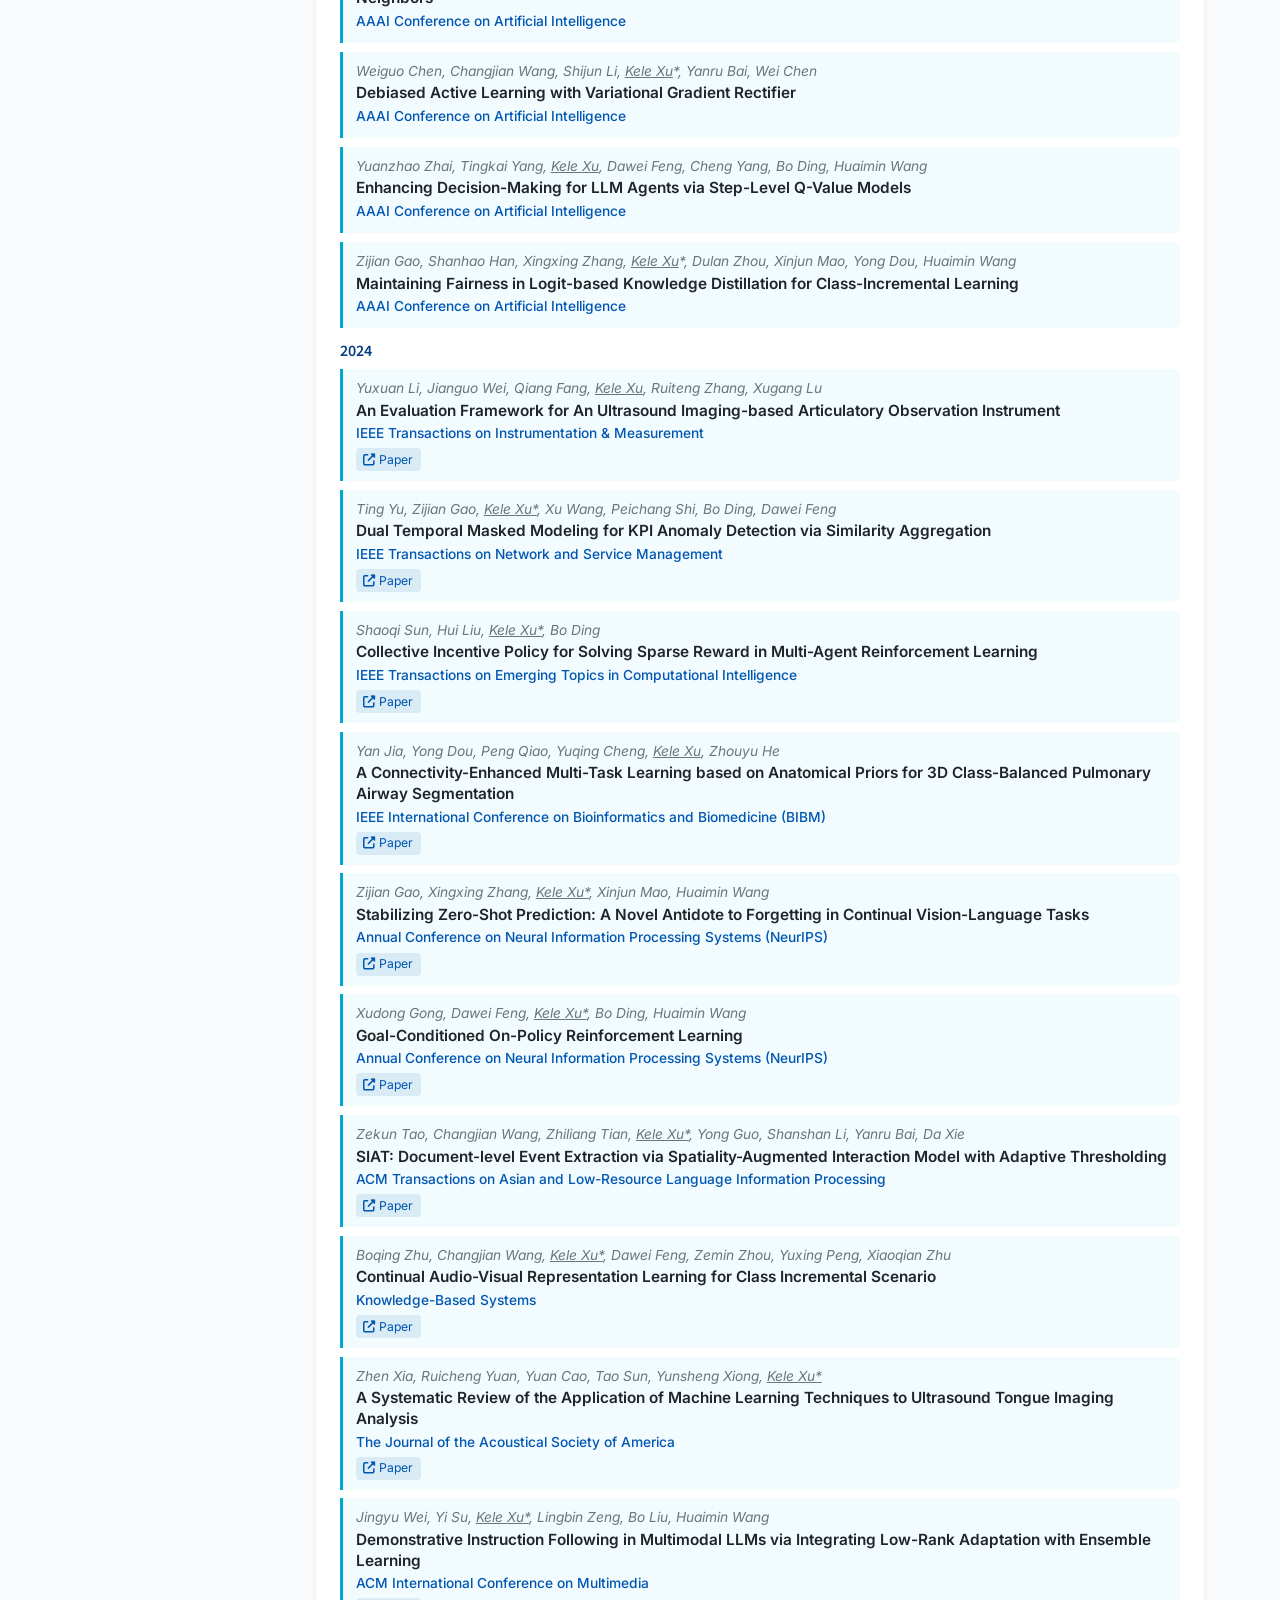
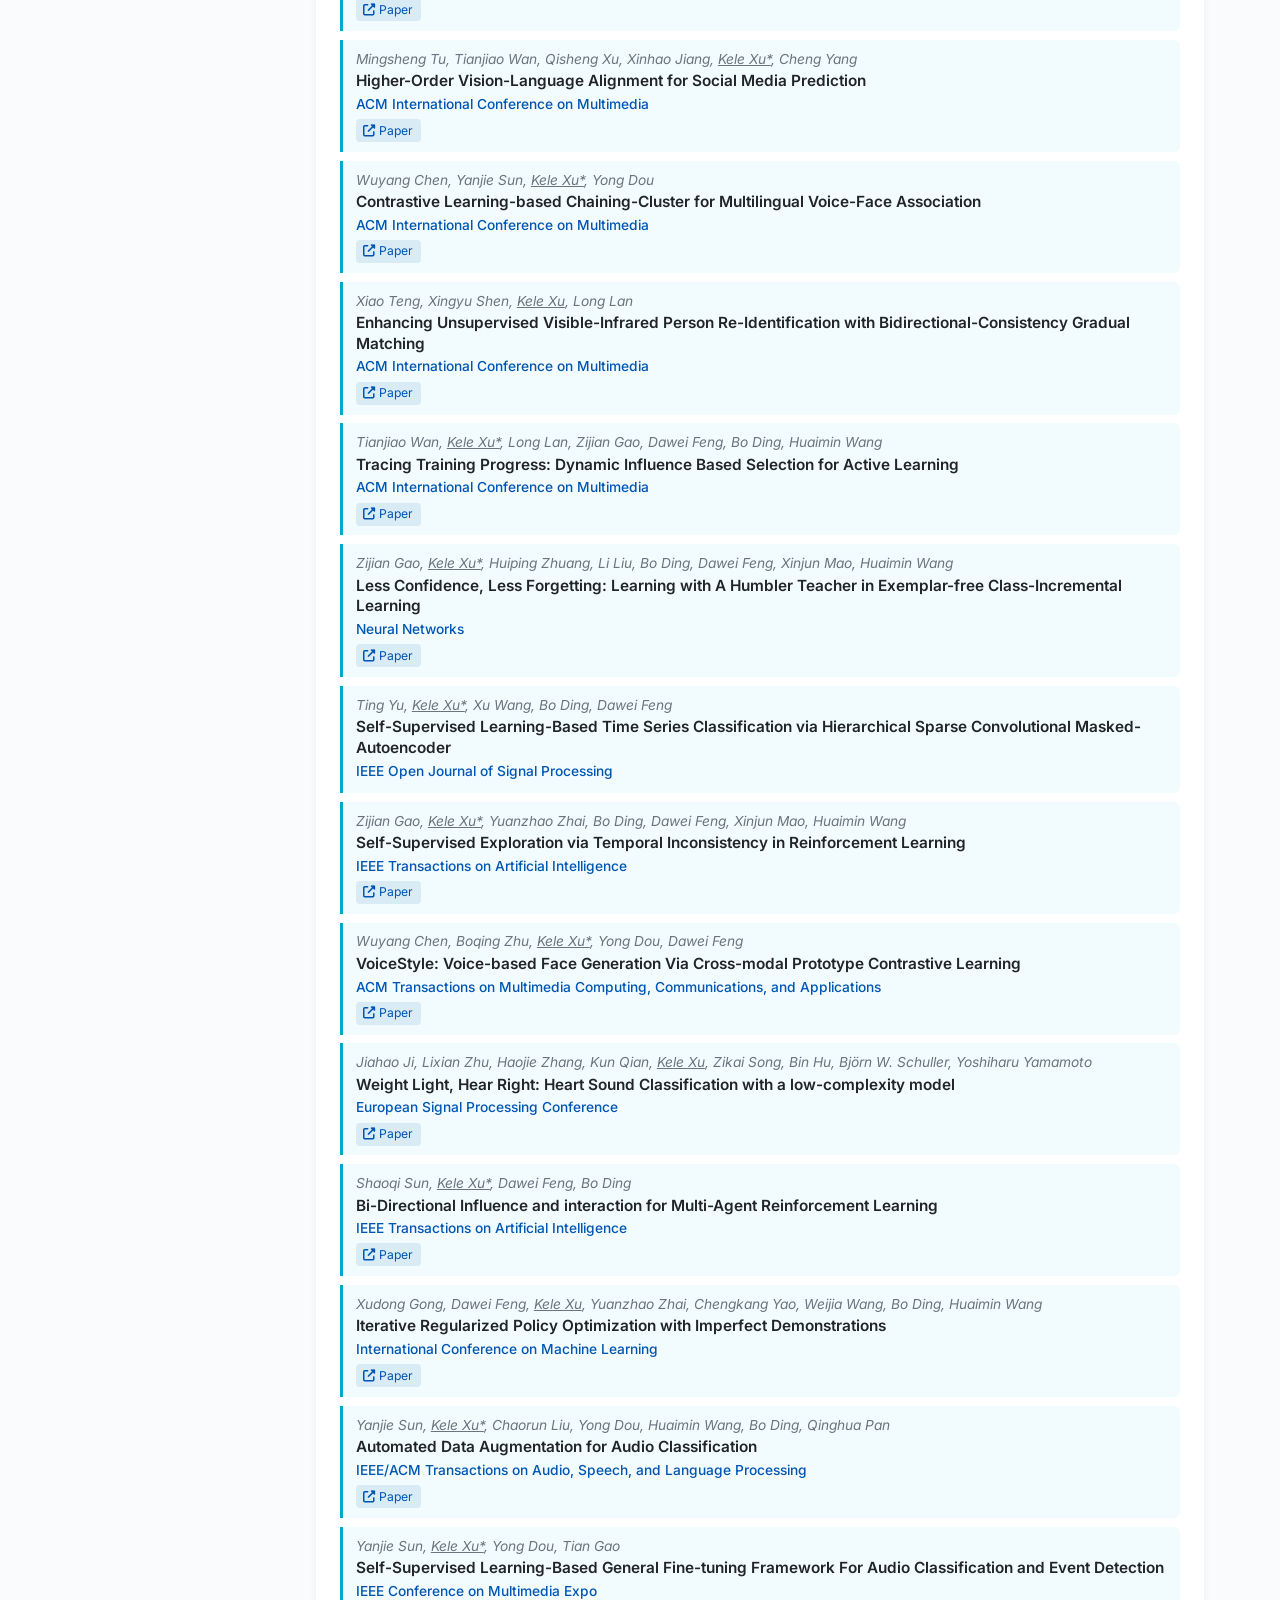
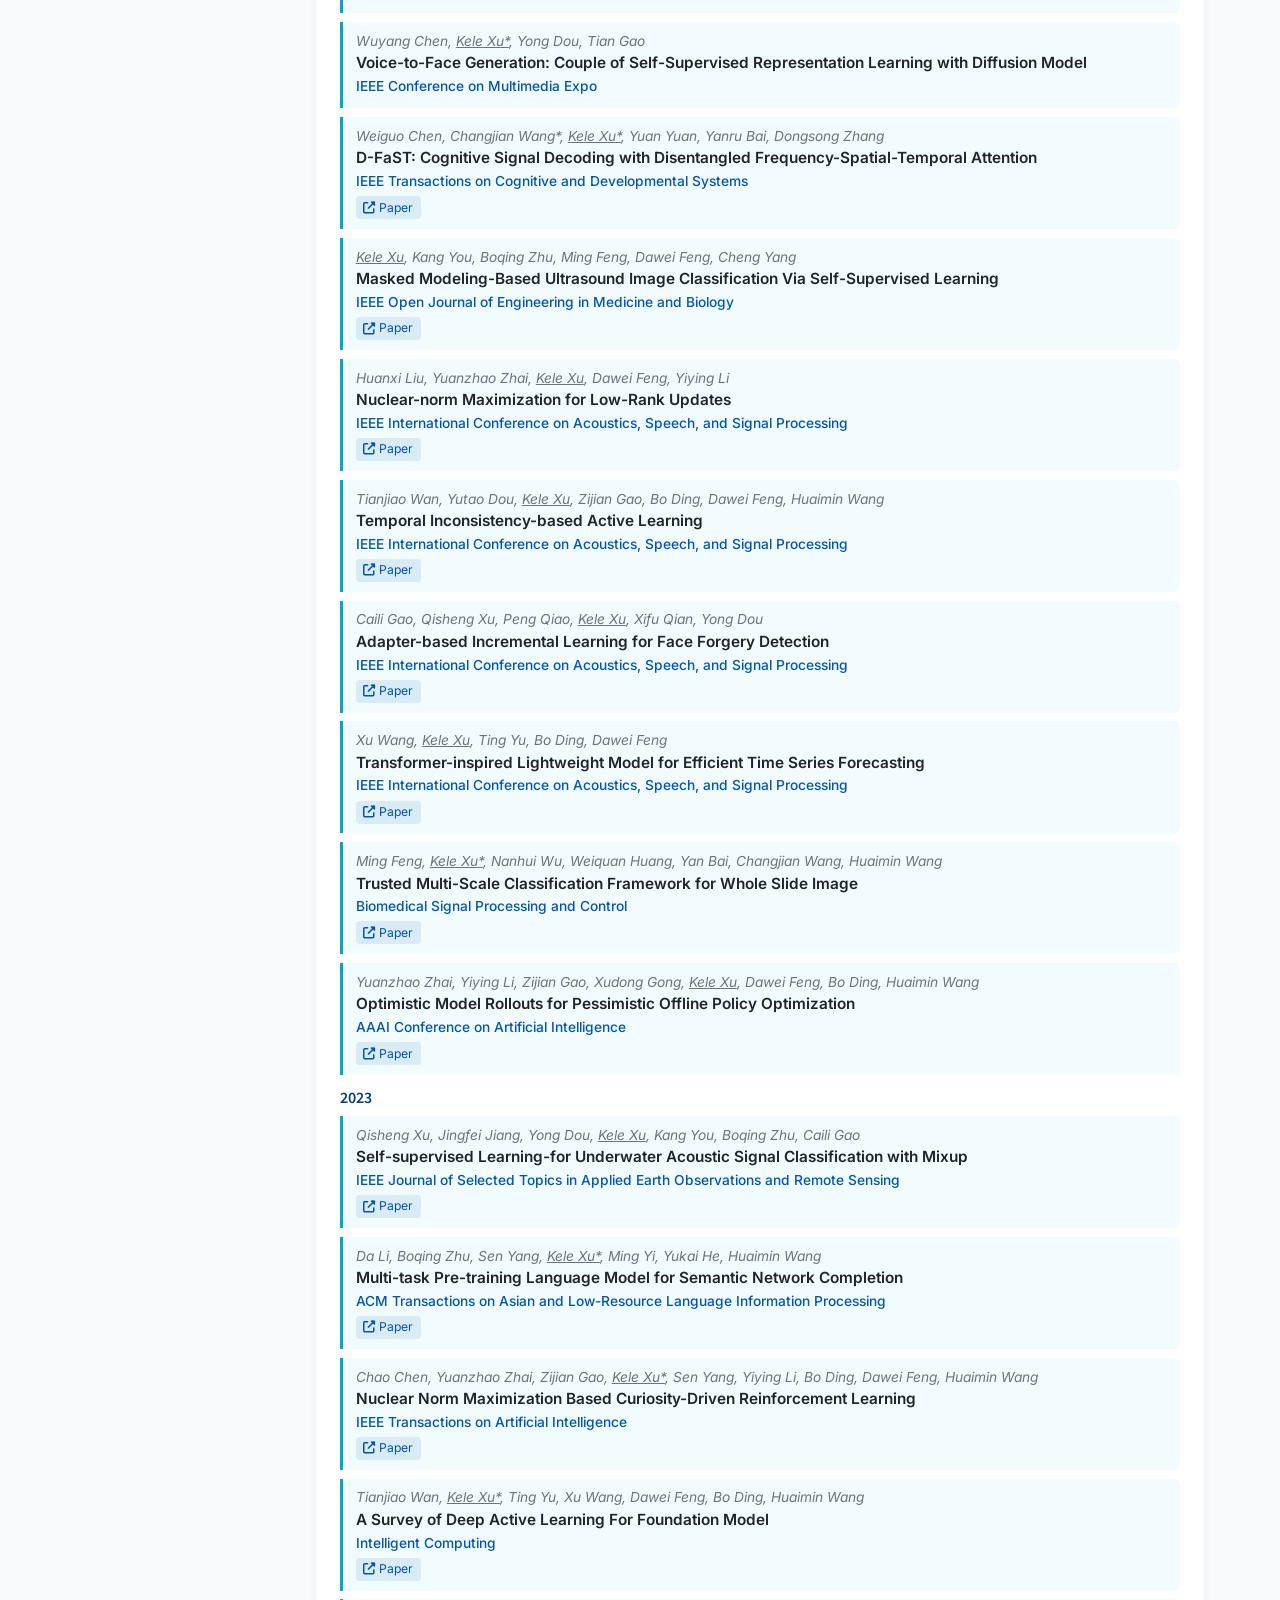
==== commit 0e7d81ed: "Add IEEE TDSC reviewer service" ====
--- a/index.html
+++ b/index.html
@@ -1112,7 +1112,7 @@
                         <h3>Journal Reviewing</h3>
                         <ul>
                             <li>Reviewer for leading journals across acoustics, speech, signal processing, multimedia, AI, remote sensing, biomedical engineering, and intelligent systems.</li>
-                            <li>Nature Communications, JASA, Speech Communication, IEEE TPAMI, IEEE TASLP, IEEE TNNLS, IEEE TMM, IEEE TIP, IEEE TAI, IEEE TGRS, IEEE JBHI, ACM TIST, Neural Networks, Neurocomputing, Expert Systems with Applications, Knowledge-Based Systems, and others.</li>
+                            <li>Nature Communications, JASA, Speech Communication, IEEE TPAMI, IEEE TDSC, IEEE TASLP, IEEE TNNLS, IEEE TMM, IEEE TIP, IEEE TAI, IEEE TGRS, IEEE JBHI, ACM TIST, Neural Networks, Neurocomputing, Expert Systems with Applications, Knowledge-Based Systems, and others.</li>
                         </ul>
                     </div>
                 </div>
@@ -1323,6 +1323,7 @@
         function initializeNewsData() {
             // 原始新闻数据 - 从原始HTML中提取的所有新闻，按时间倒序排列
             const rawNews = [
+                {date: "2026-07", content: "I will serve as a reviewer for <strong>IEEE Transactions on Dependable and Secure Computing (TDSC)</strong>."},
                 {date: "2026-07", content: "Three papers are accepted by <strong>ACM International Conference on Multimedia (ACM MM 2026)</strong>."},
                 {date: "2026-07", content: "Our paper <strong>Audio Active Learning with Noisy Labels</strong> is accepted by <strong>IEEE/ACM Transactions on Audio, Speech, and Language Processing (TASLP)</strong>."},
                 {date: "2026-07", content: "Selected as a <strong>Young Editor</strong> of <strong>SPJ Cyborg and Bionic Systems</strong>."},
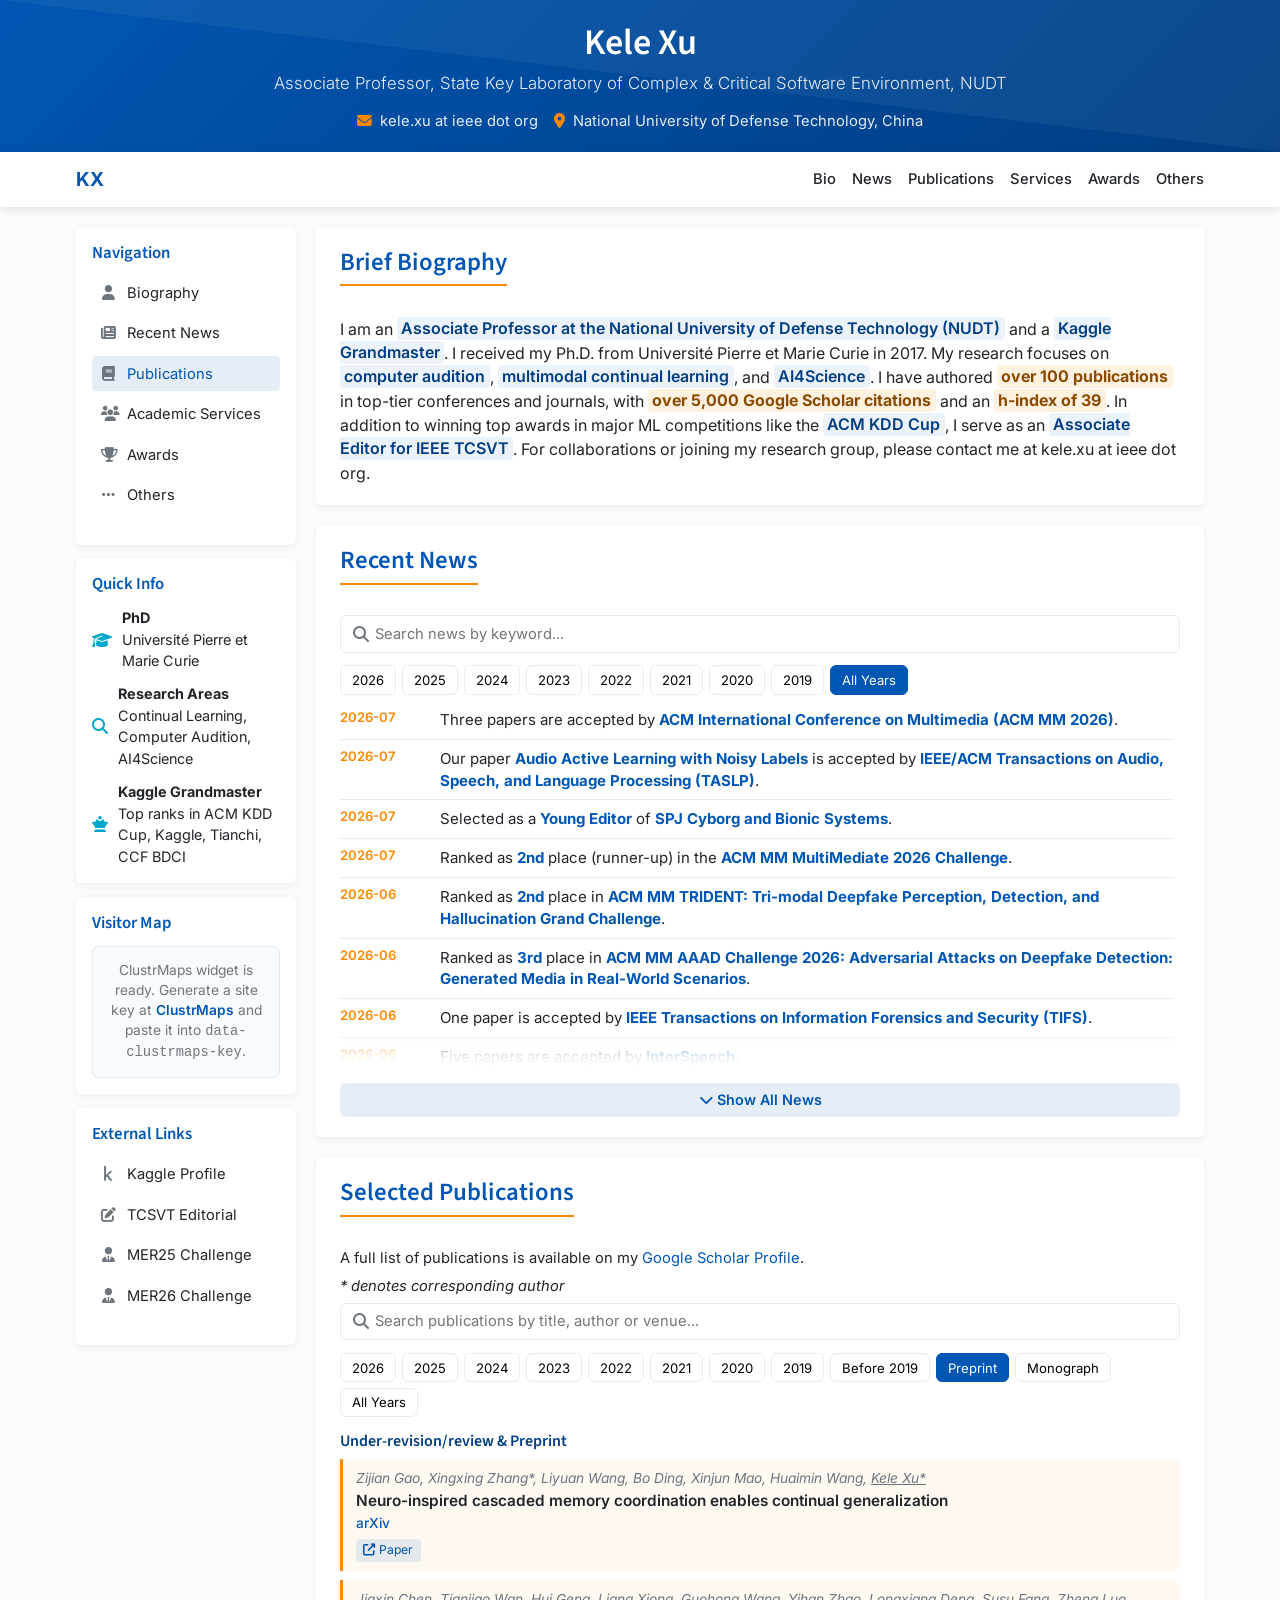
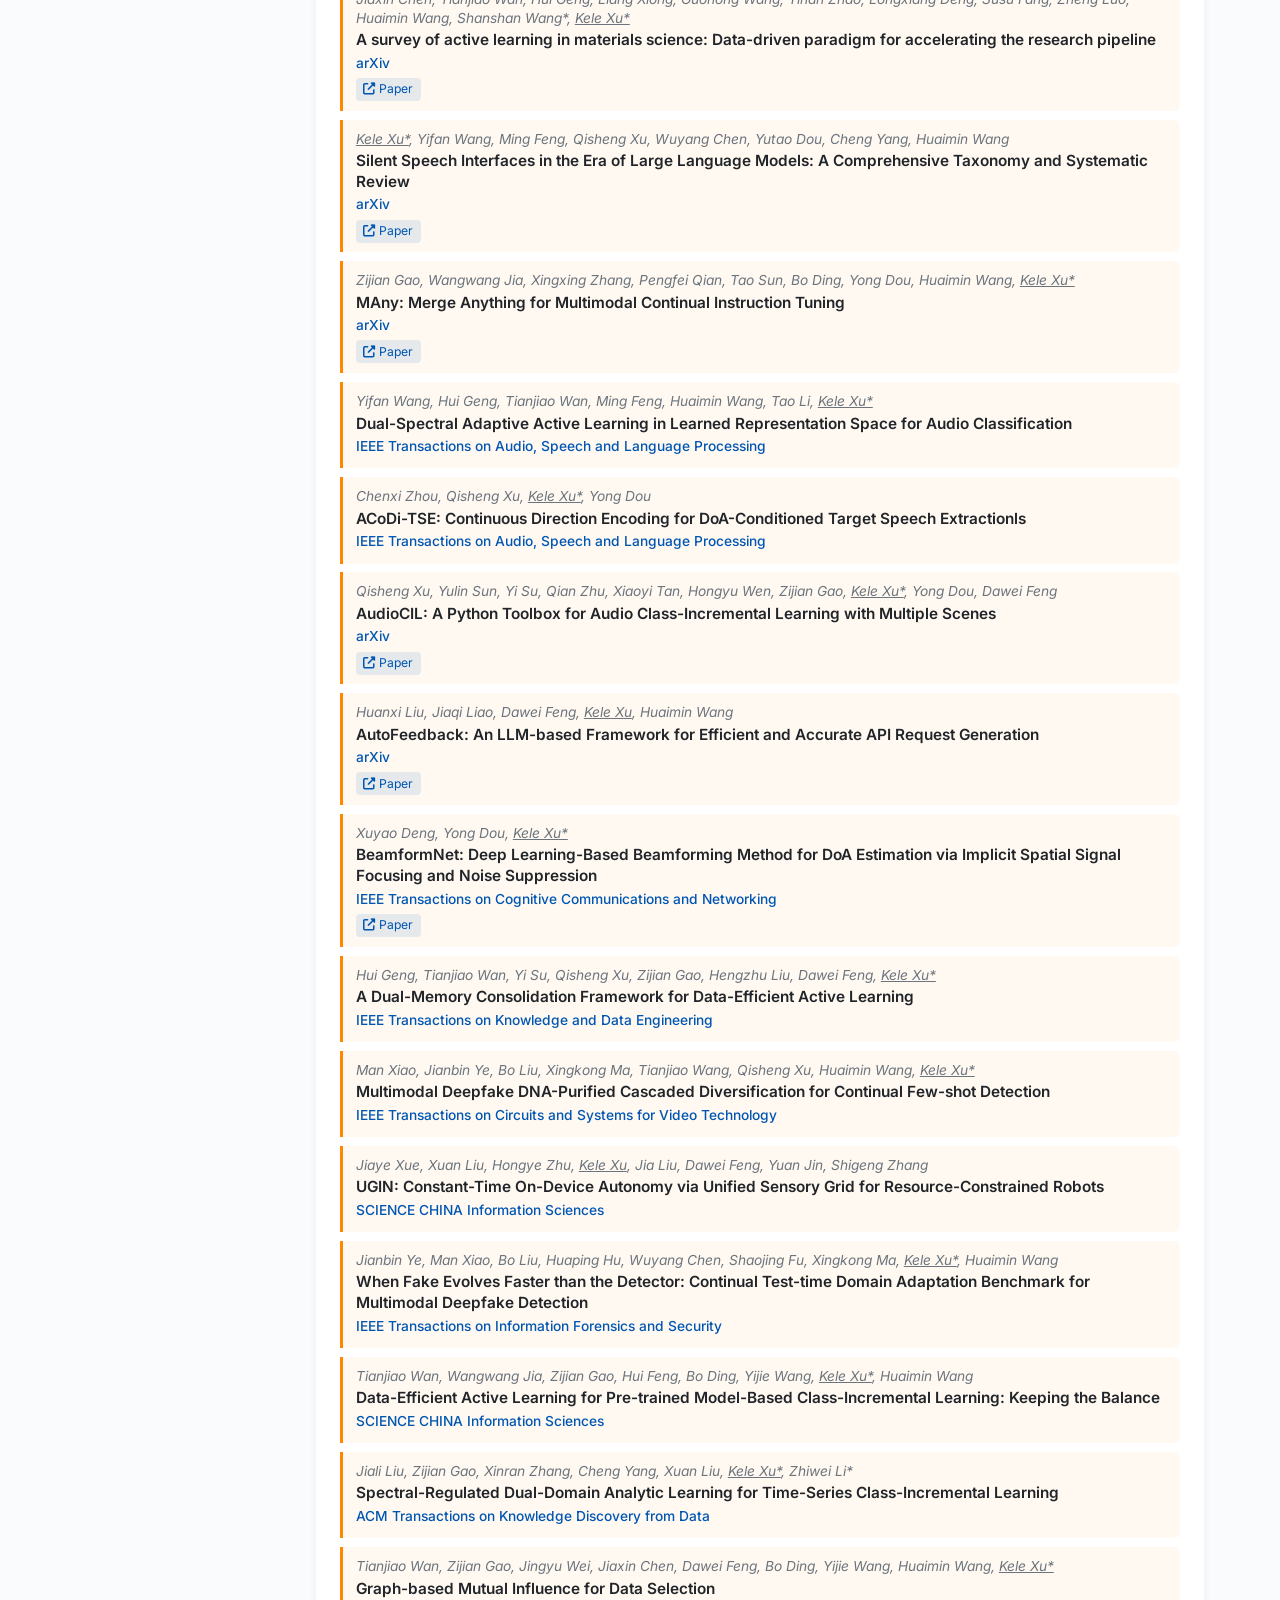
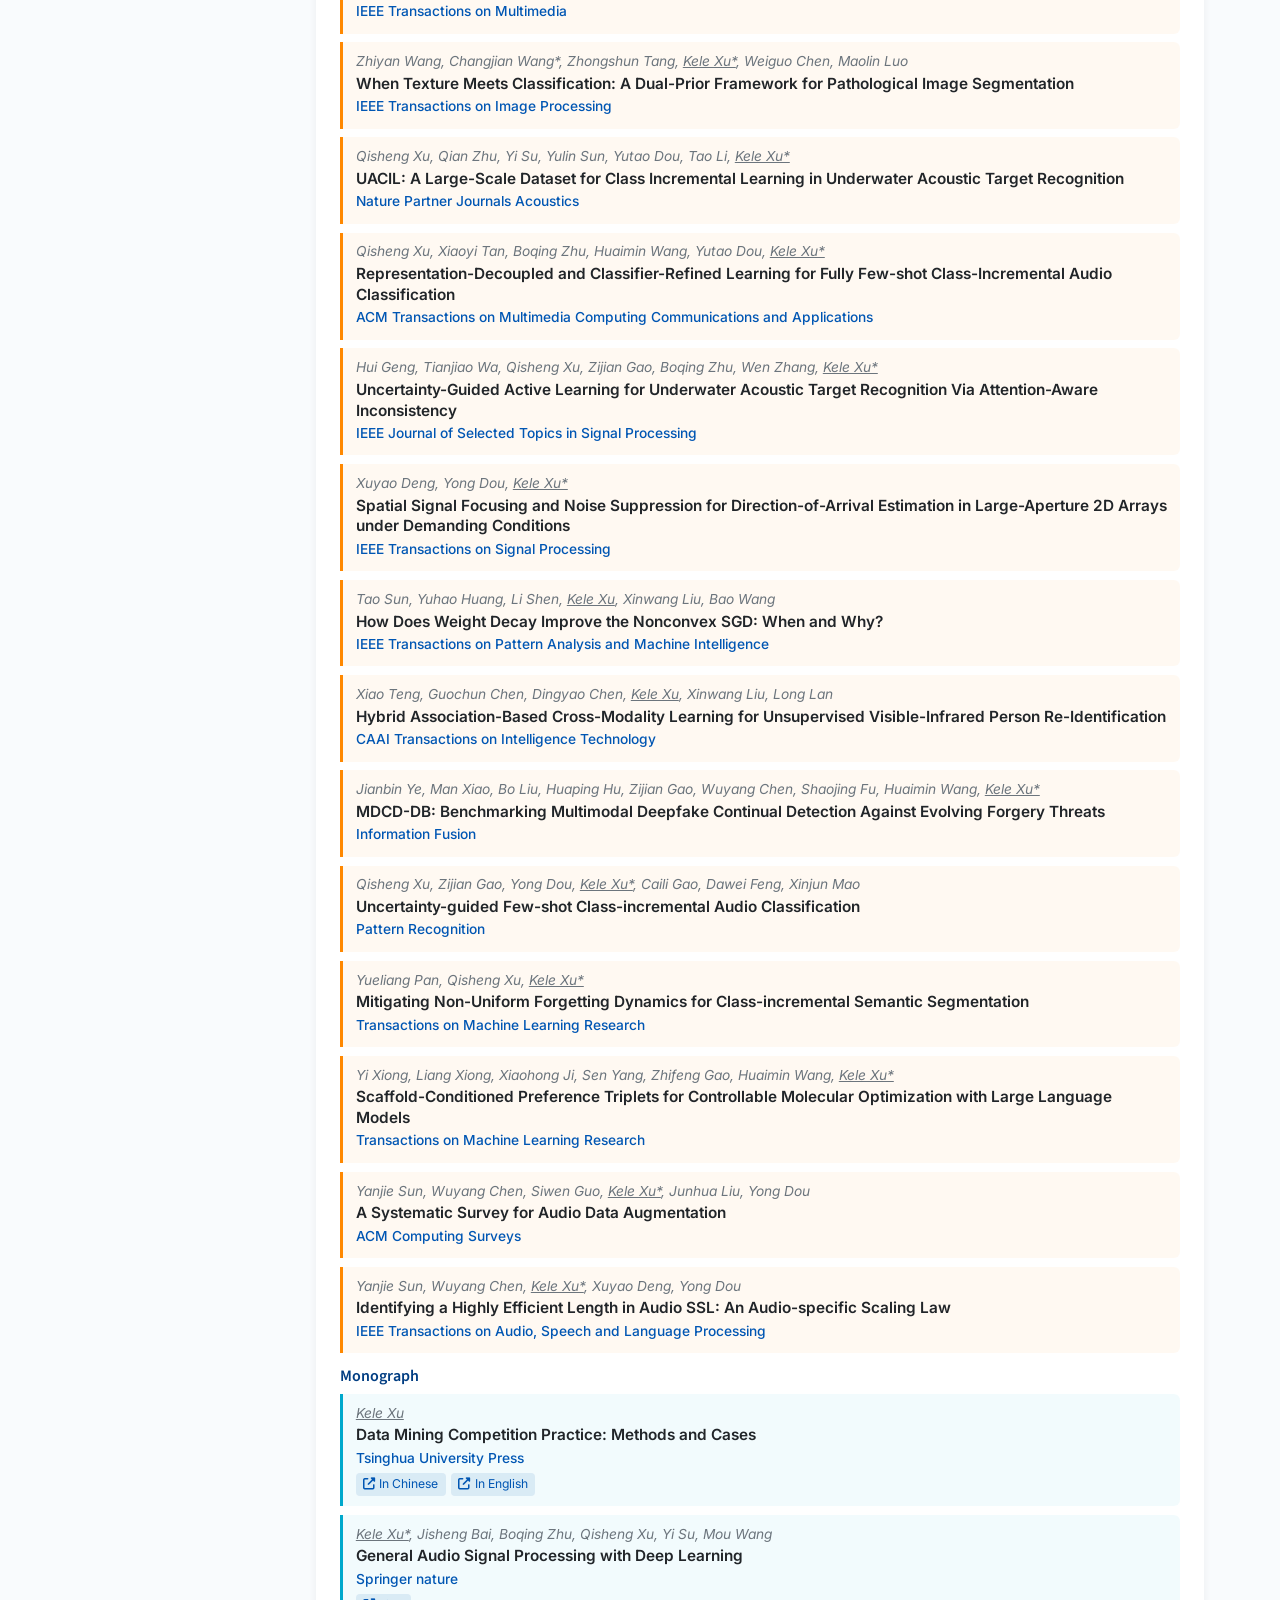
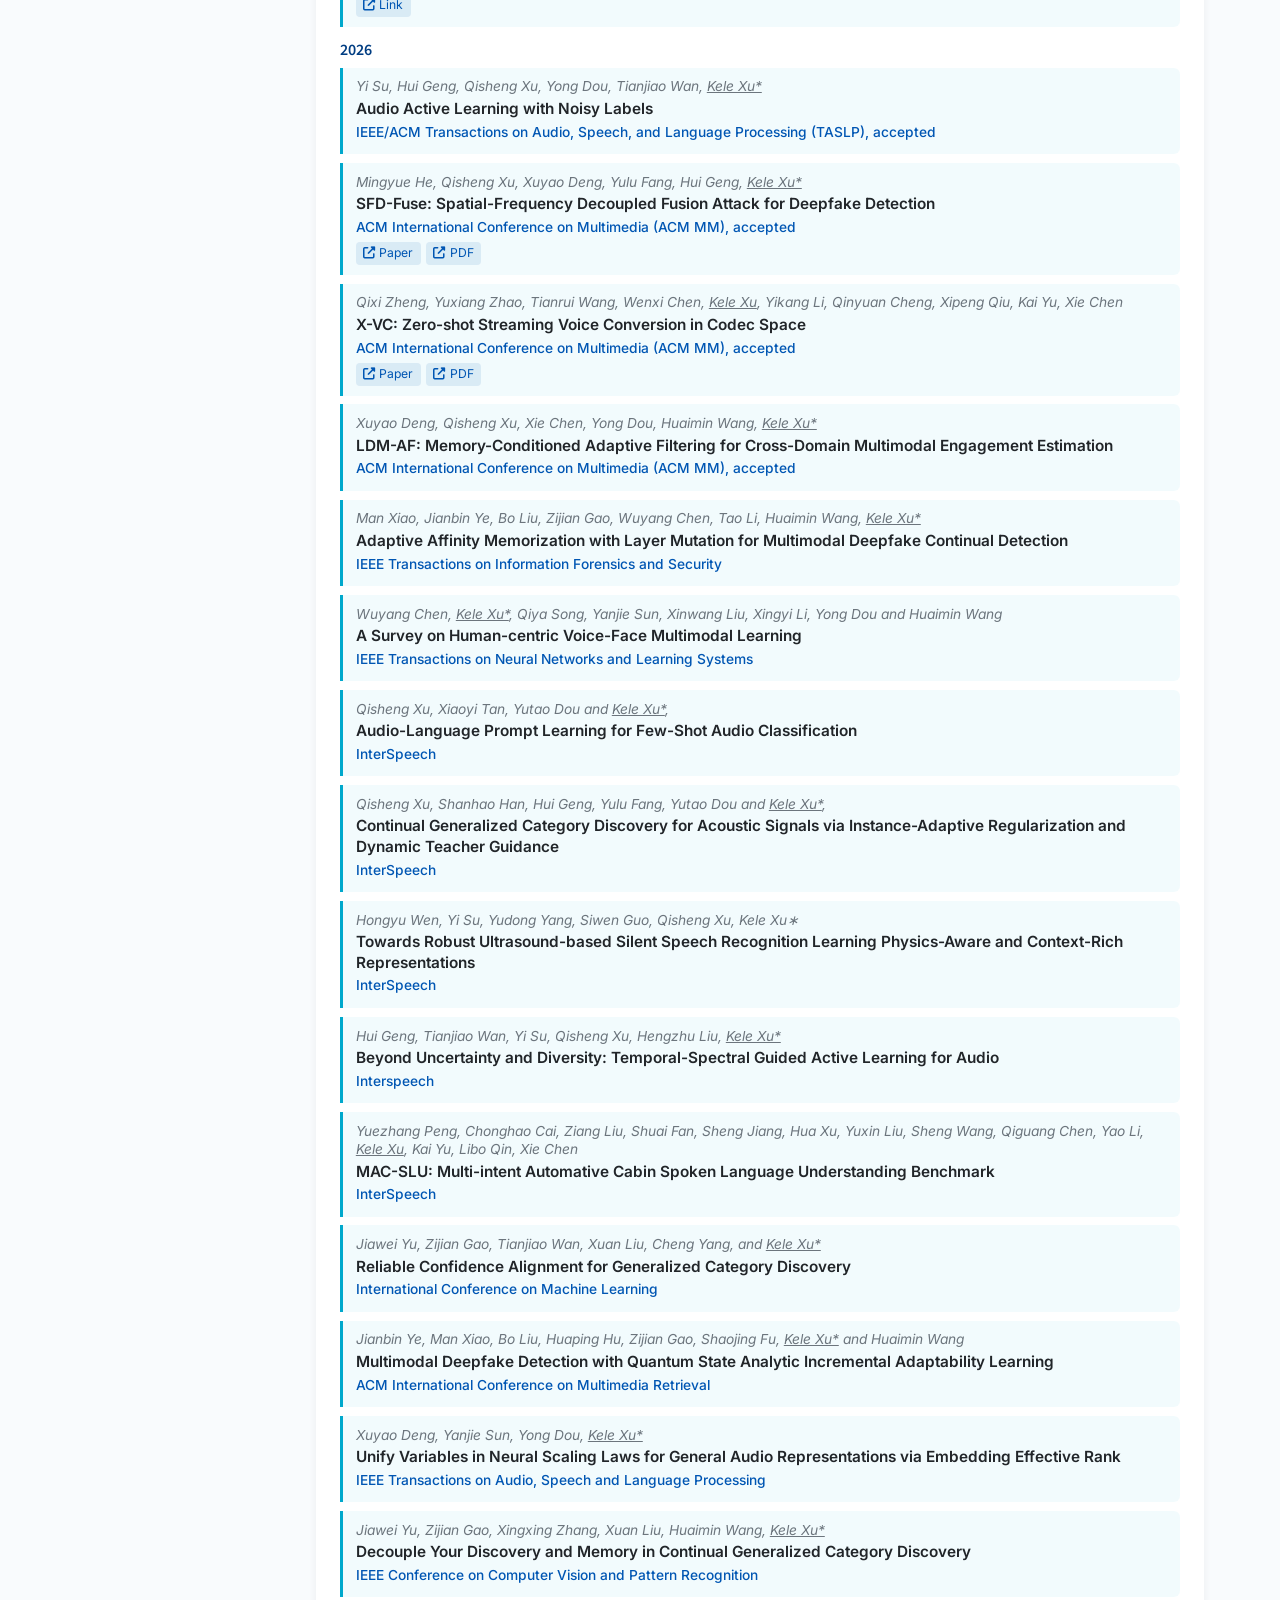
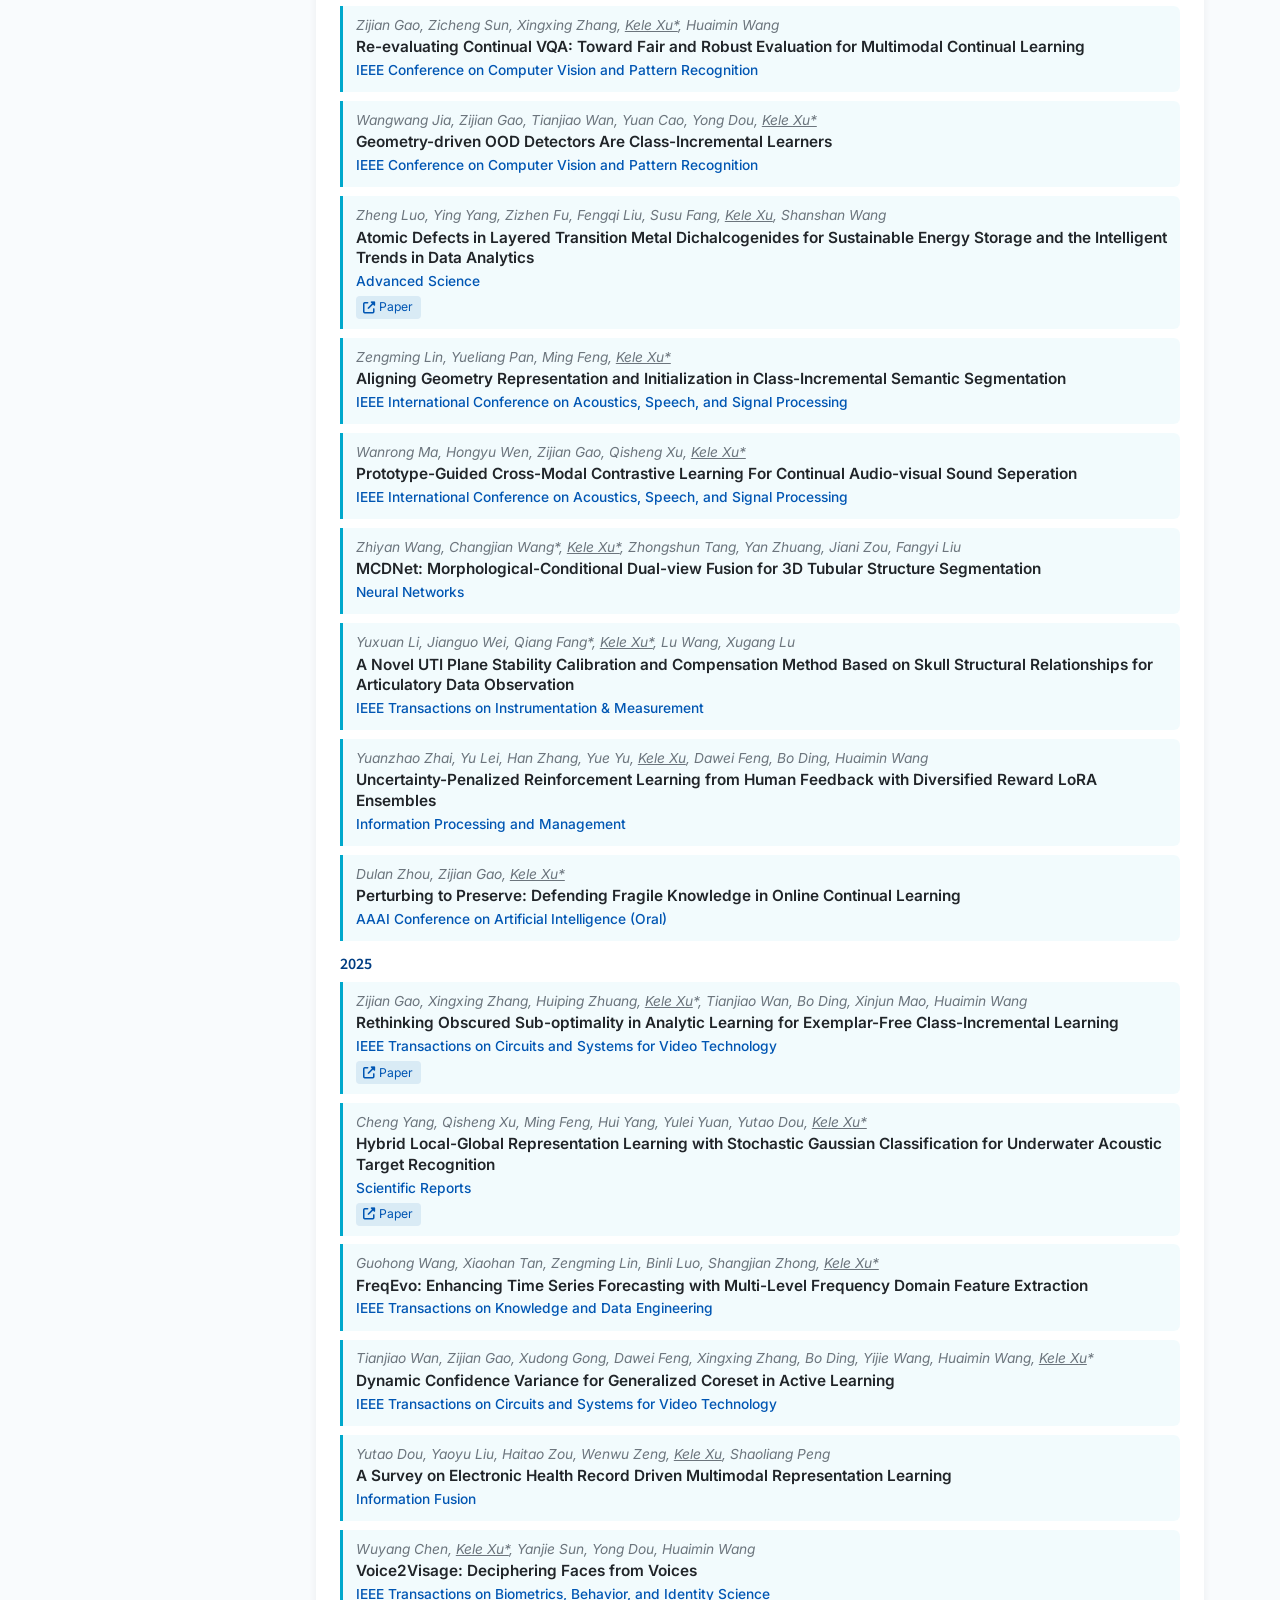
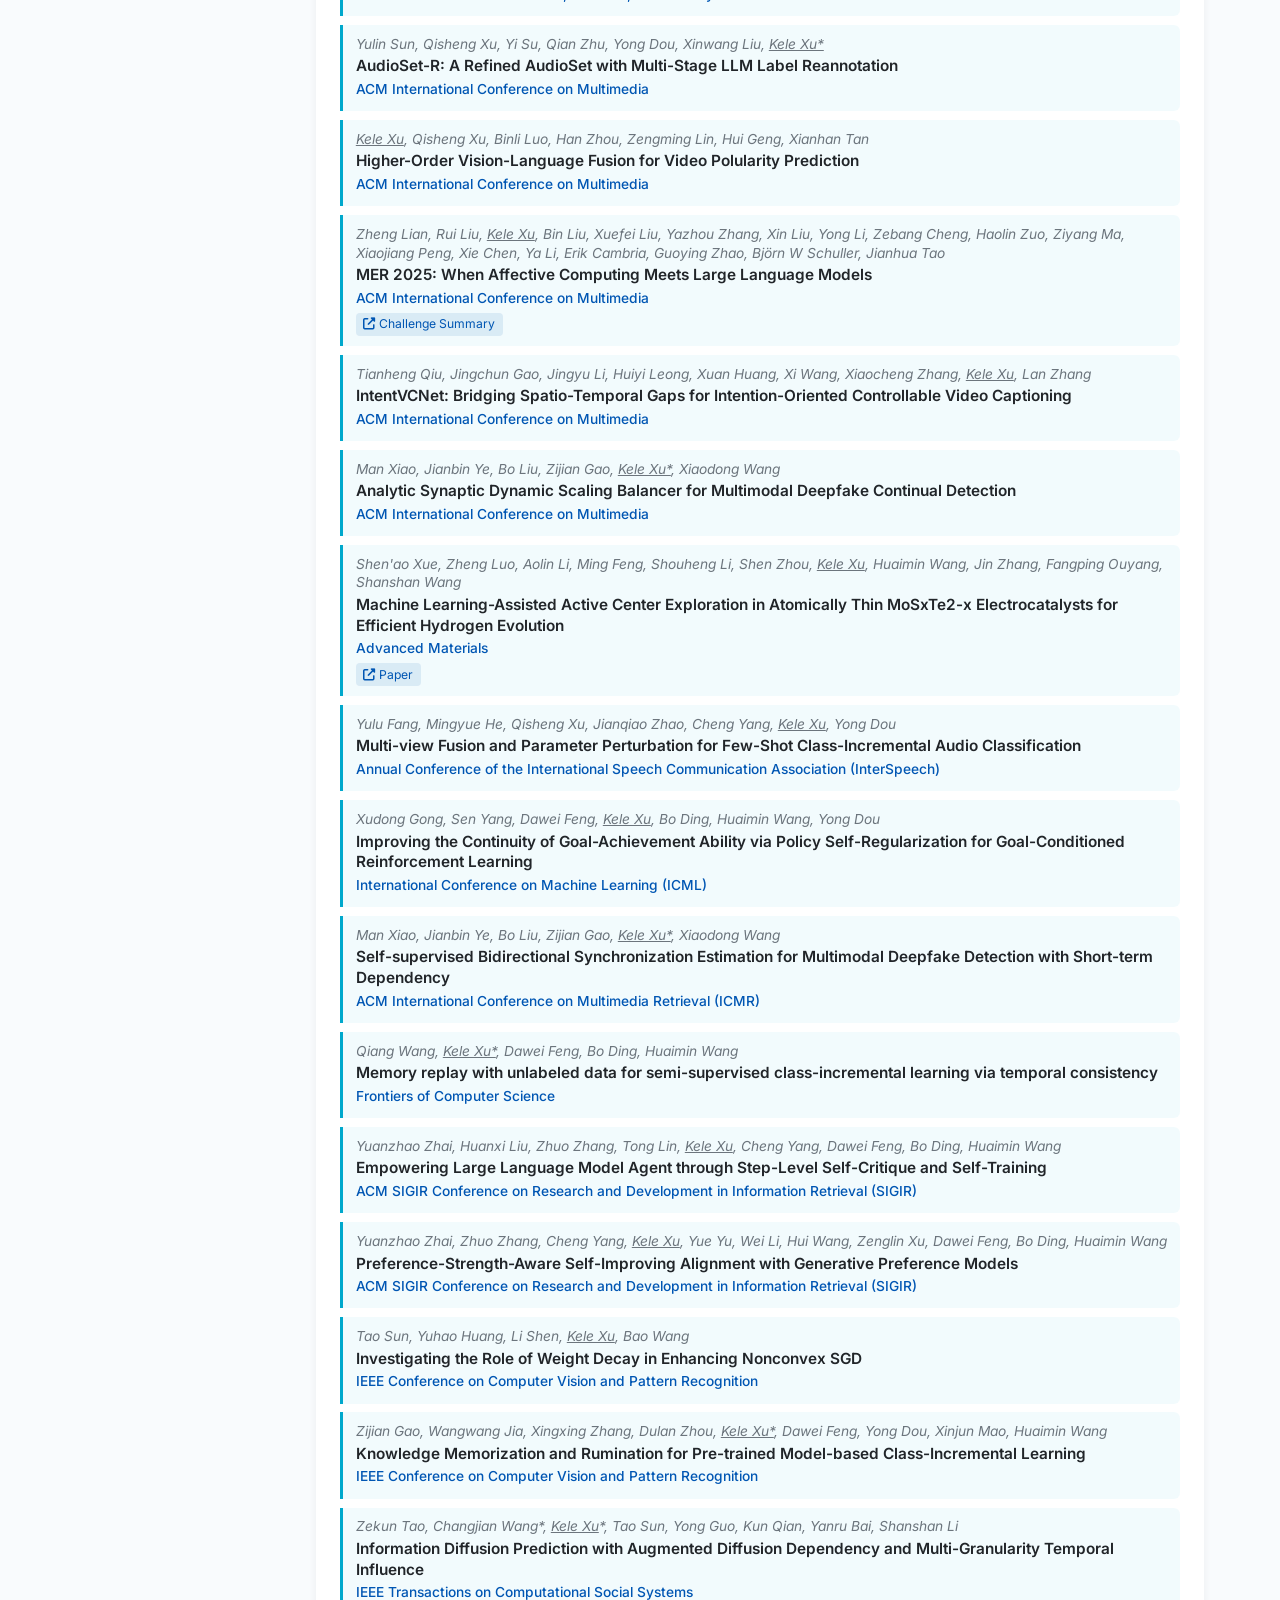
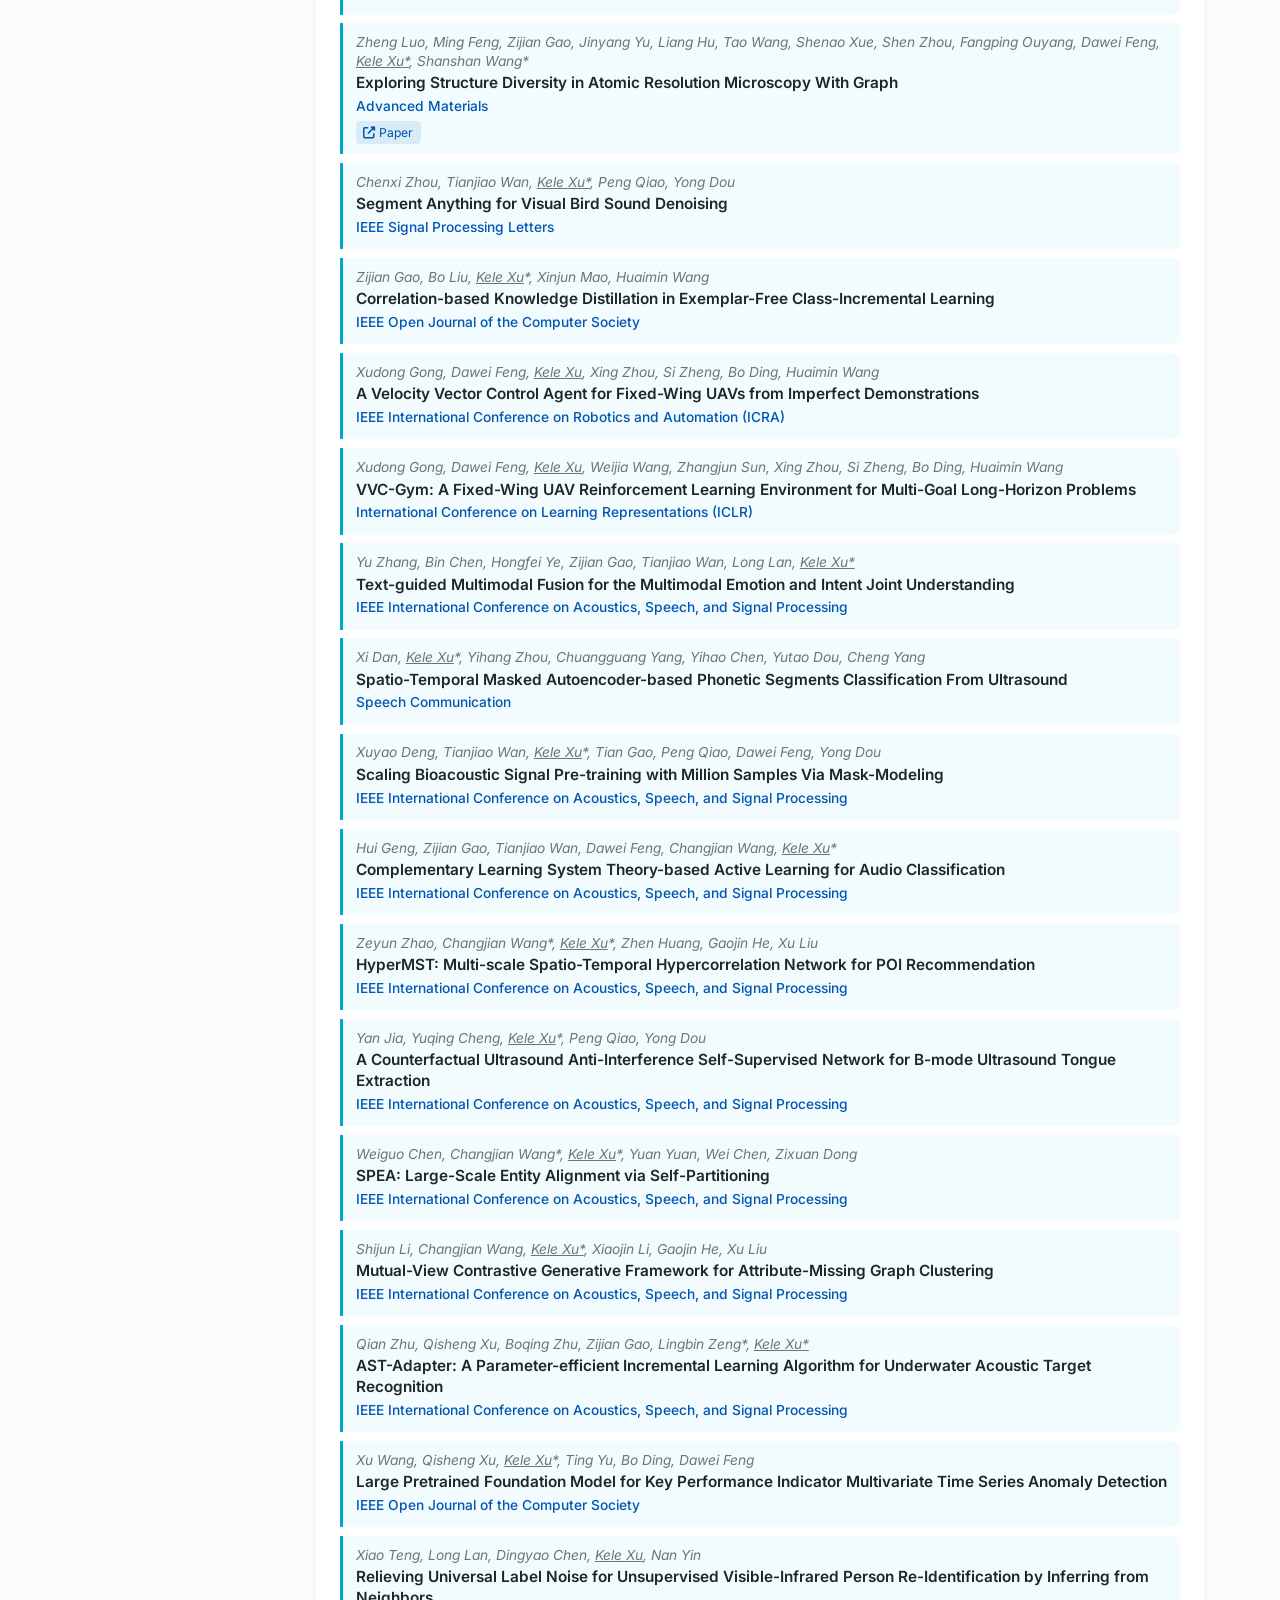
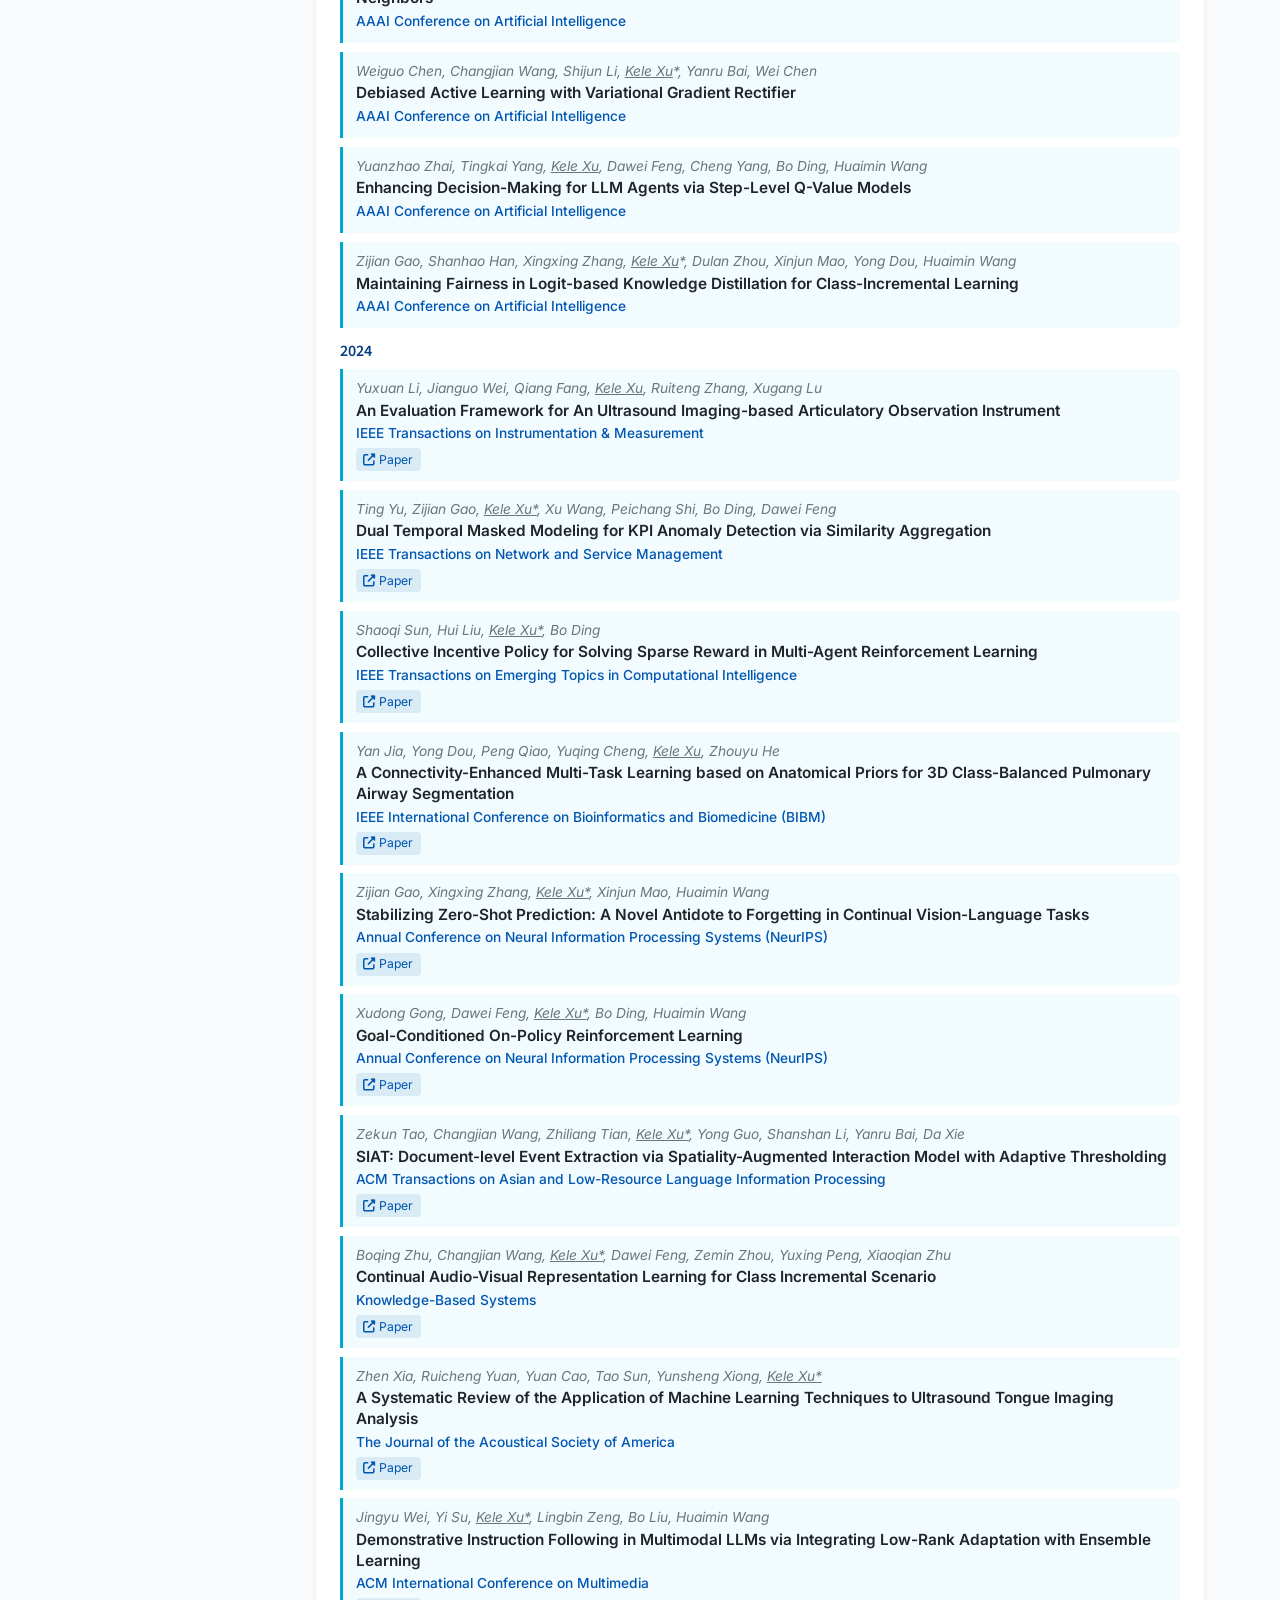
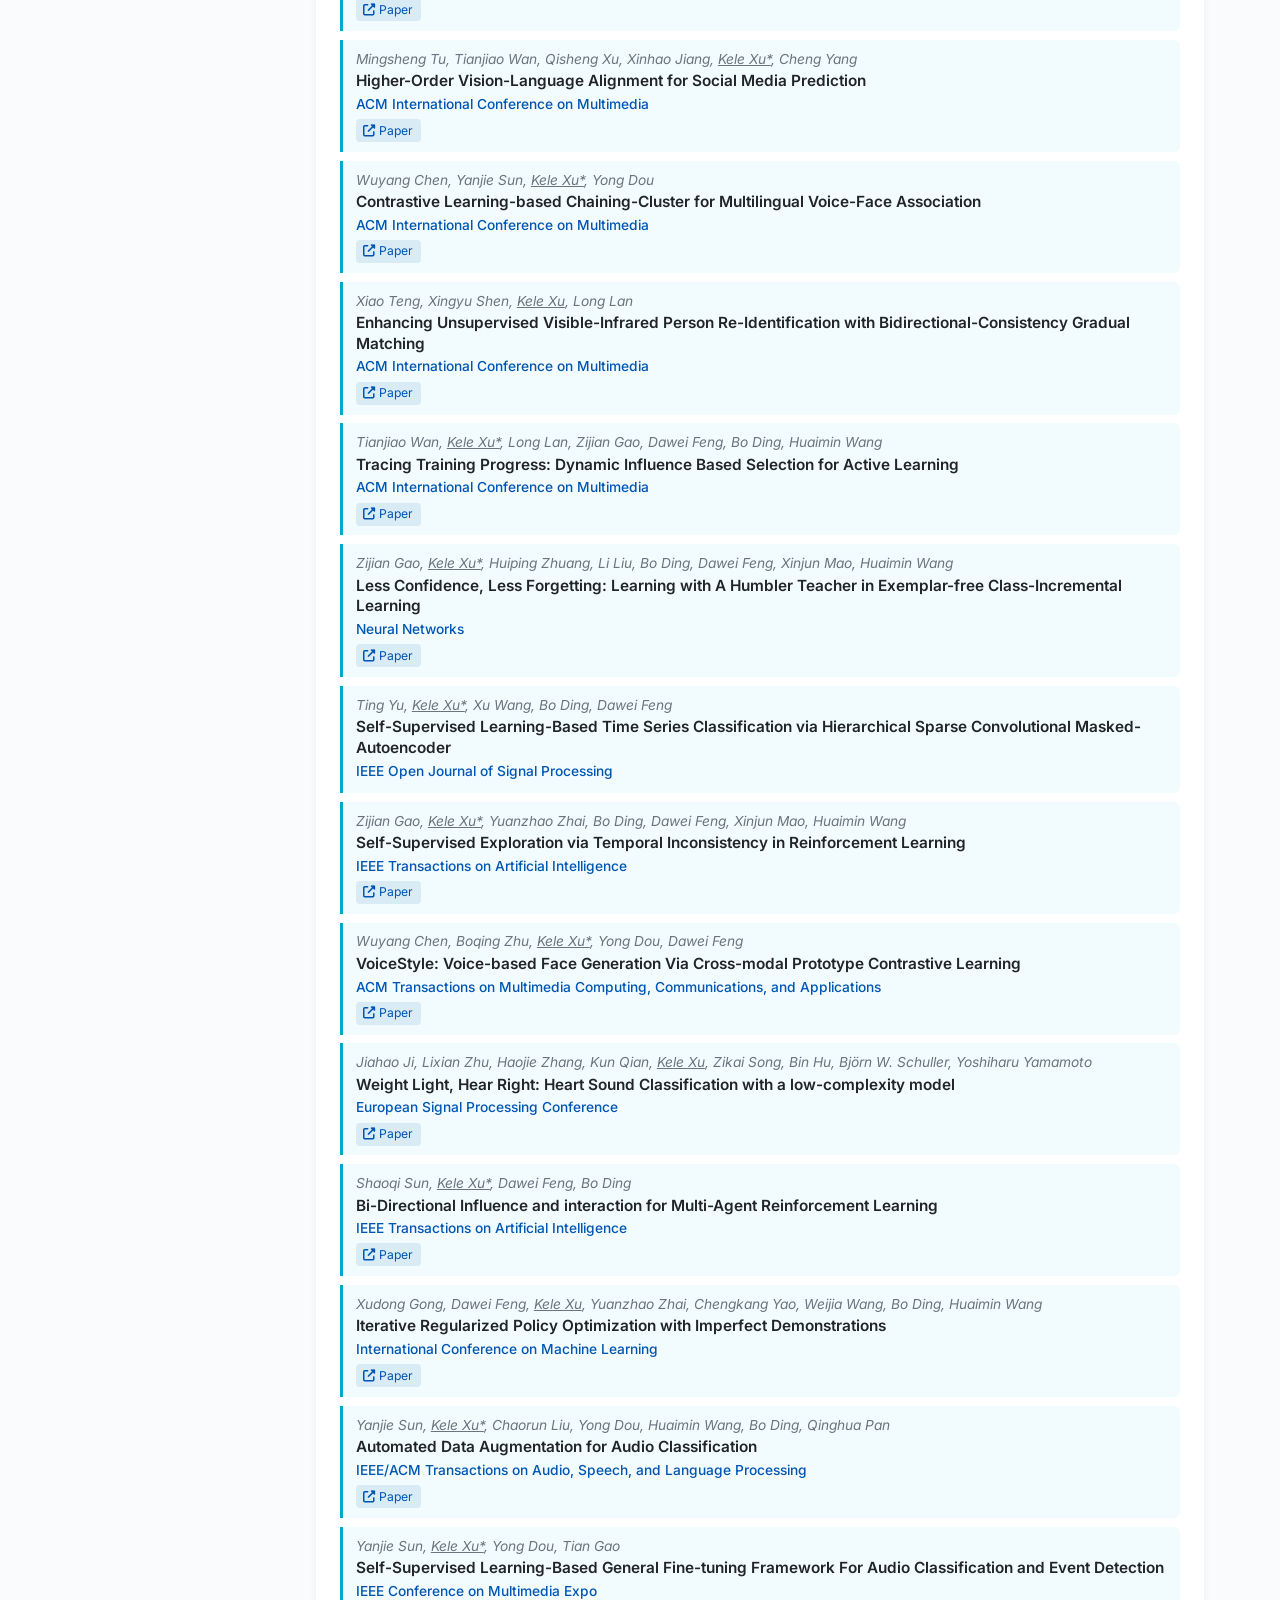
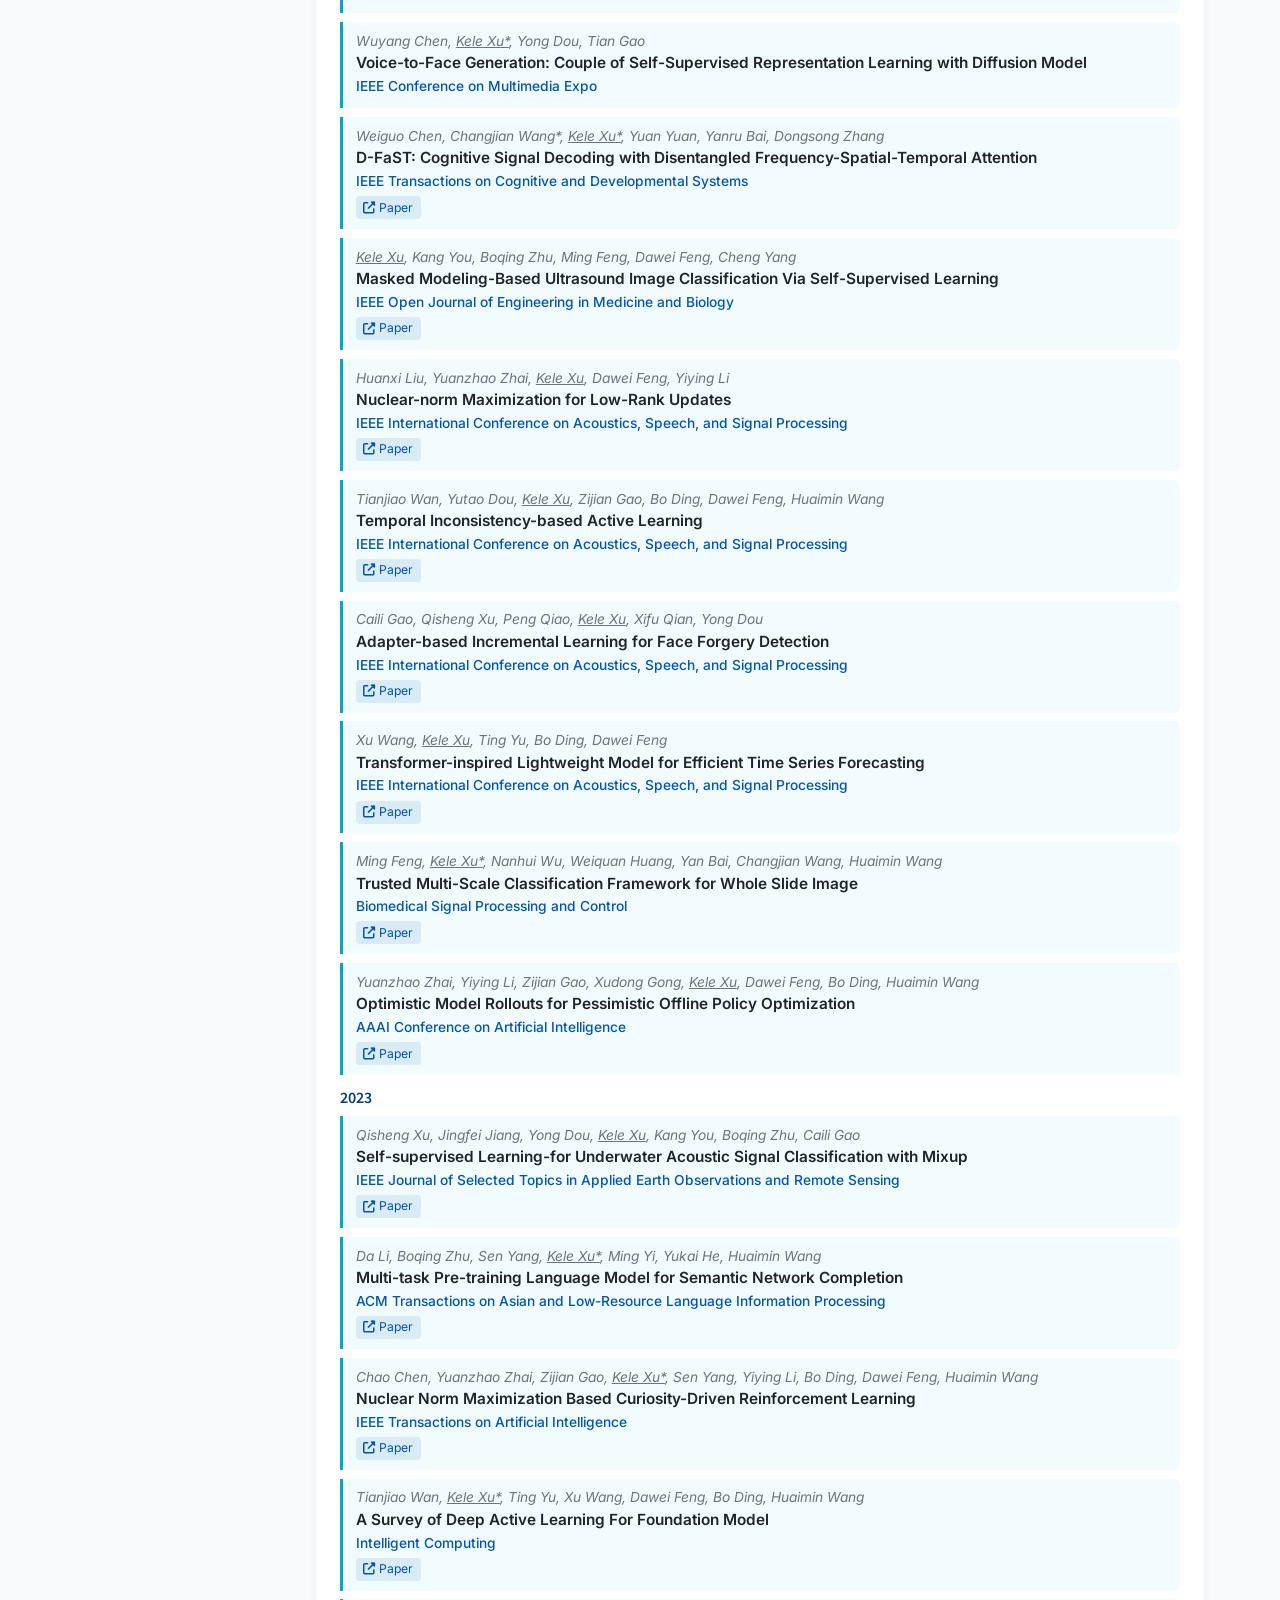
==== commit beb2c00a: "Keep TDSC reviewer role in services only" ====
--- a/index.html
+++ b/index.html
@@ -1323,7 +1323,6 @@
         function initializeNewsData() {
             // 原始新闻数据 - 从原始HTML中提取的所有新闻，按时间倒序排列
             const rawNews = [
-                {date: "2026-07", content: "I will serve as a reviewer for <strong>IEEE Transactions on Dependable and Secure Computing (TDSC)</strong>."},
                 {date: "2026-07", content: "Three papers are accepted by <strong>ACM International Conference on Multimedia (ACM MM 2026)</strong>."},
                 {date: "2026-07", content: "Our paper <strong>Audio Active Learning with Noisy Labels</strong> is accepted by <strong>IEEE/ACM Transactions on Audio, Speech, and Language Processing (TASLP)</strong>."},
                 {date: "2026-07", content: "Selected as a <strong>Young Editor</strong> of <strong>SPJ Cyborg and Bionic Systems</strong>."},
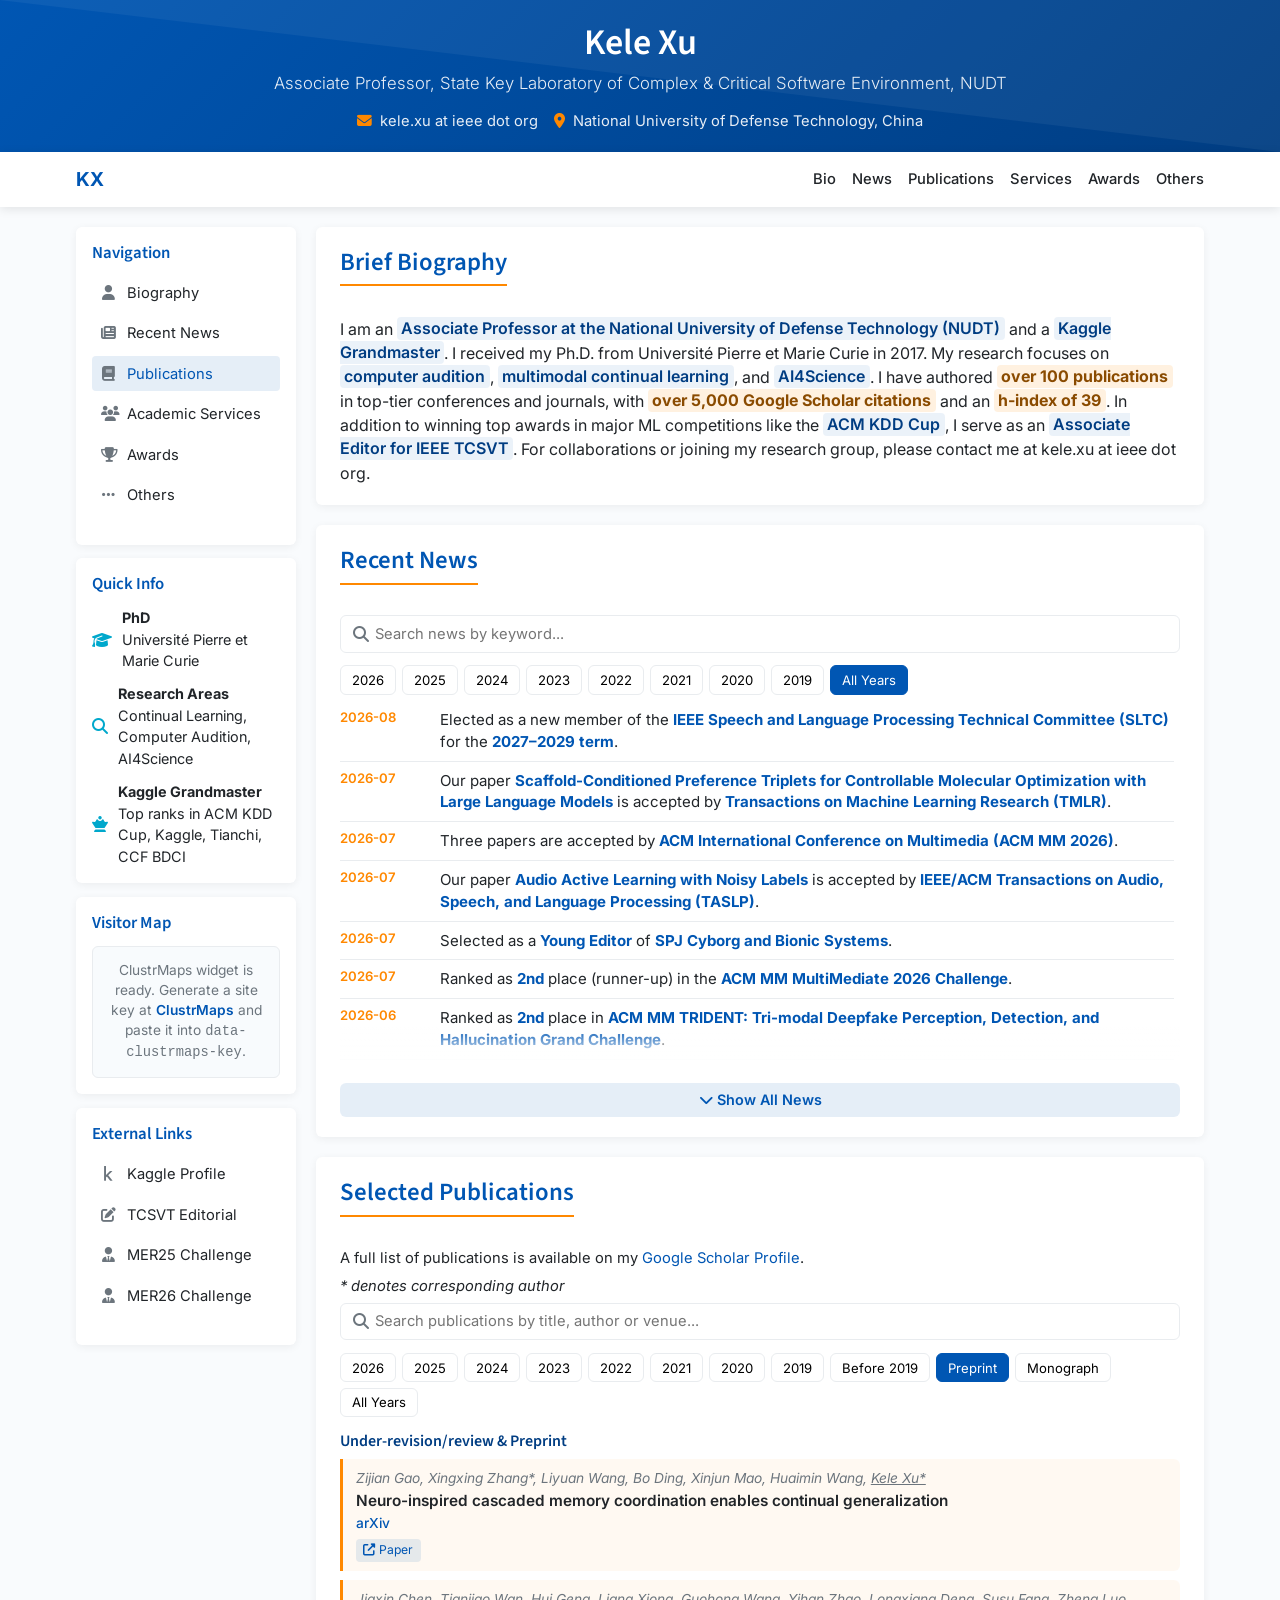
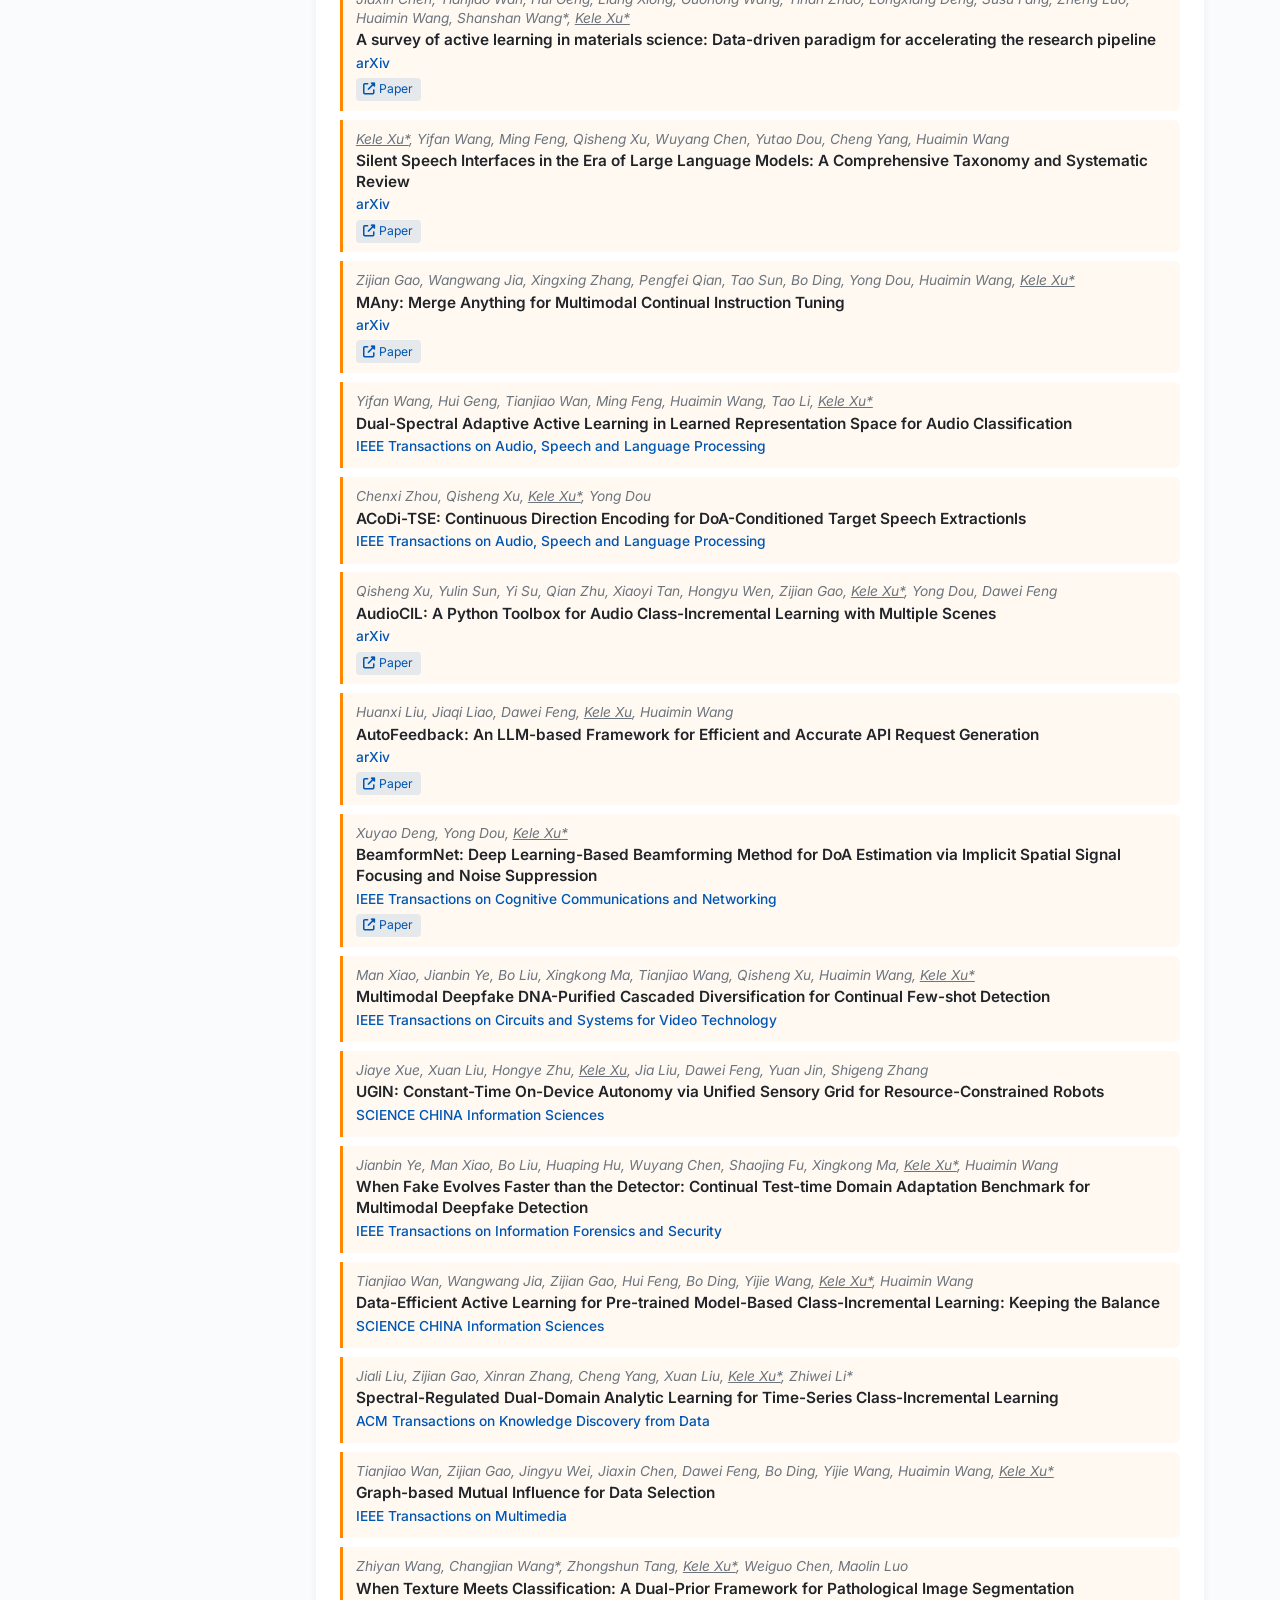
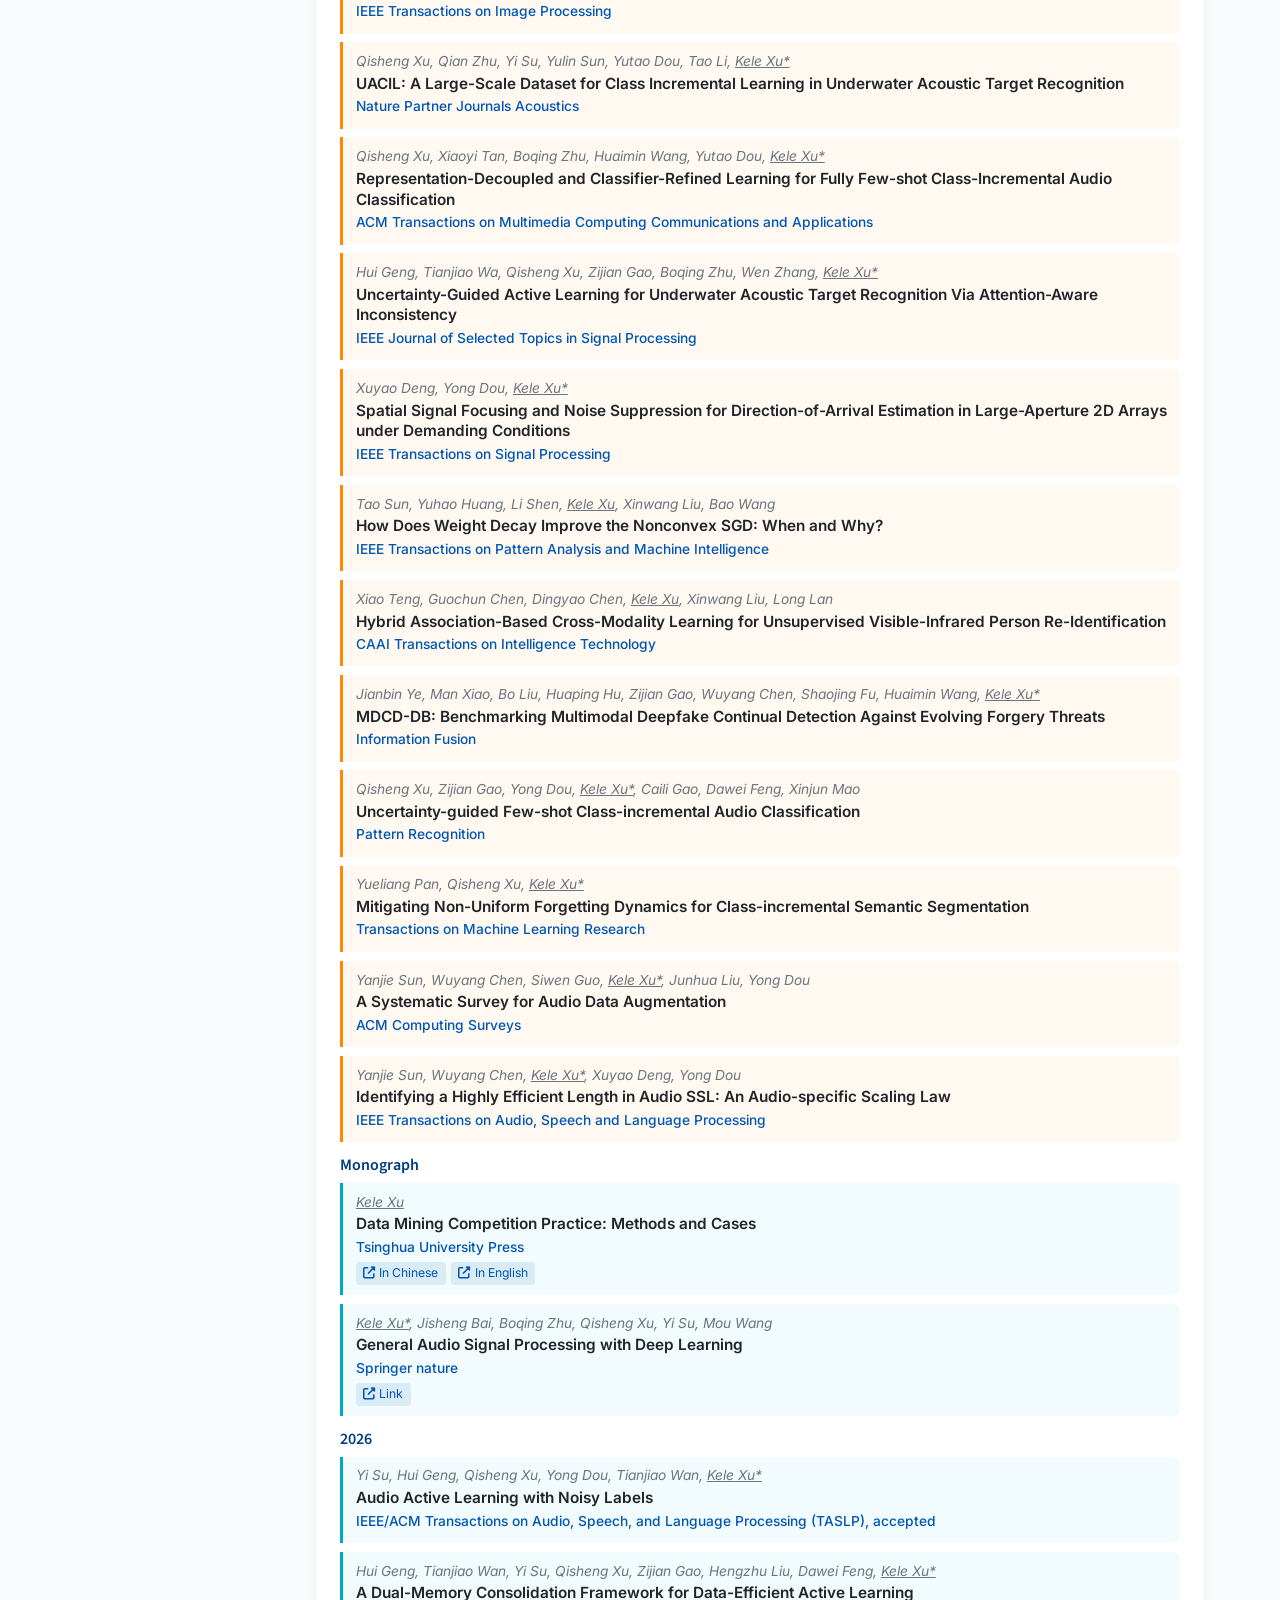
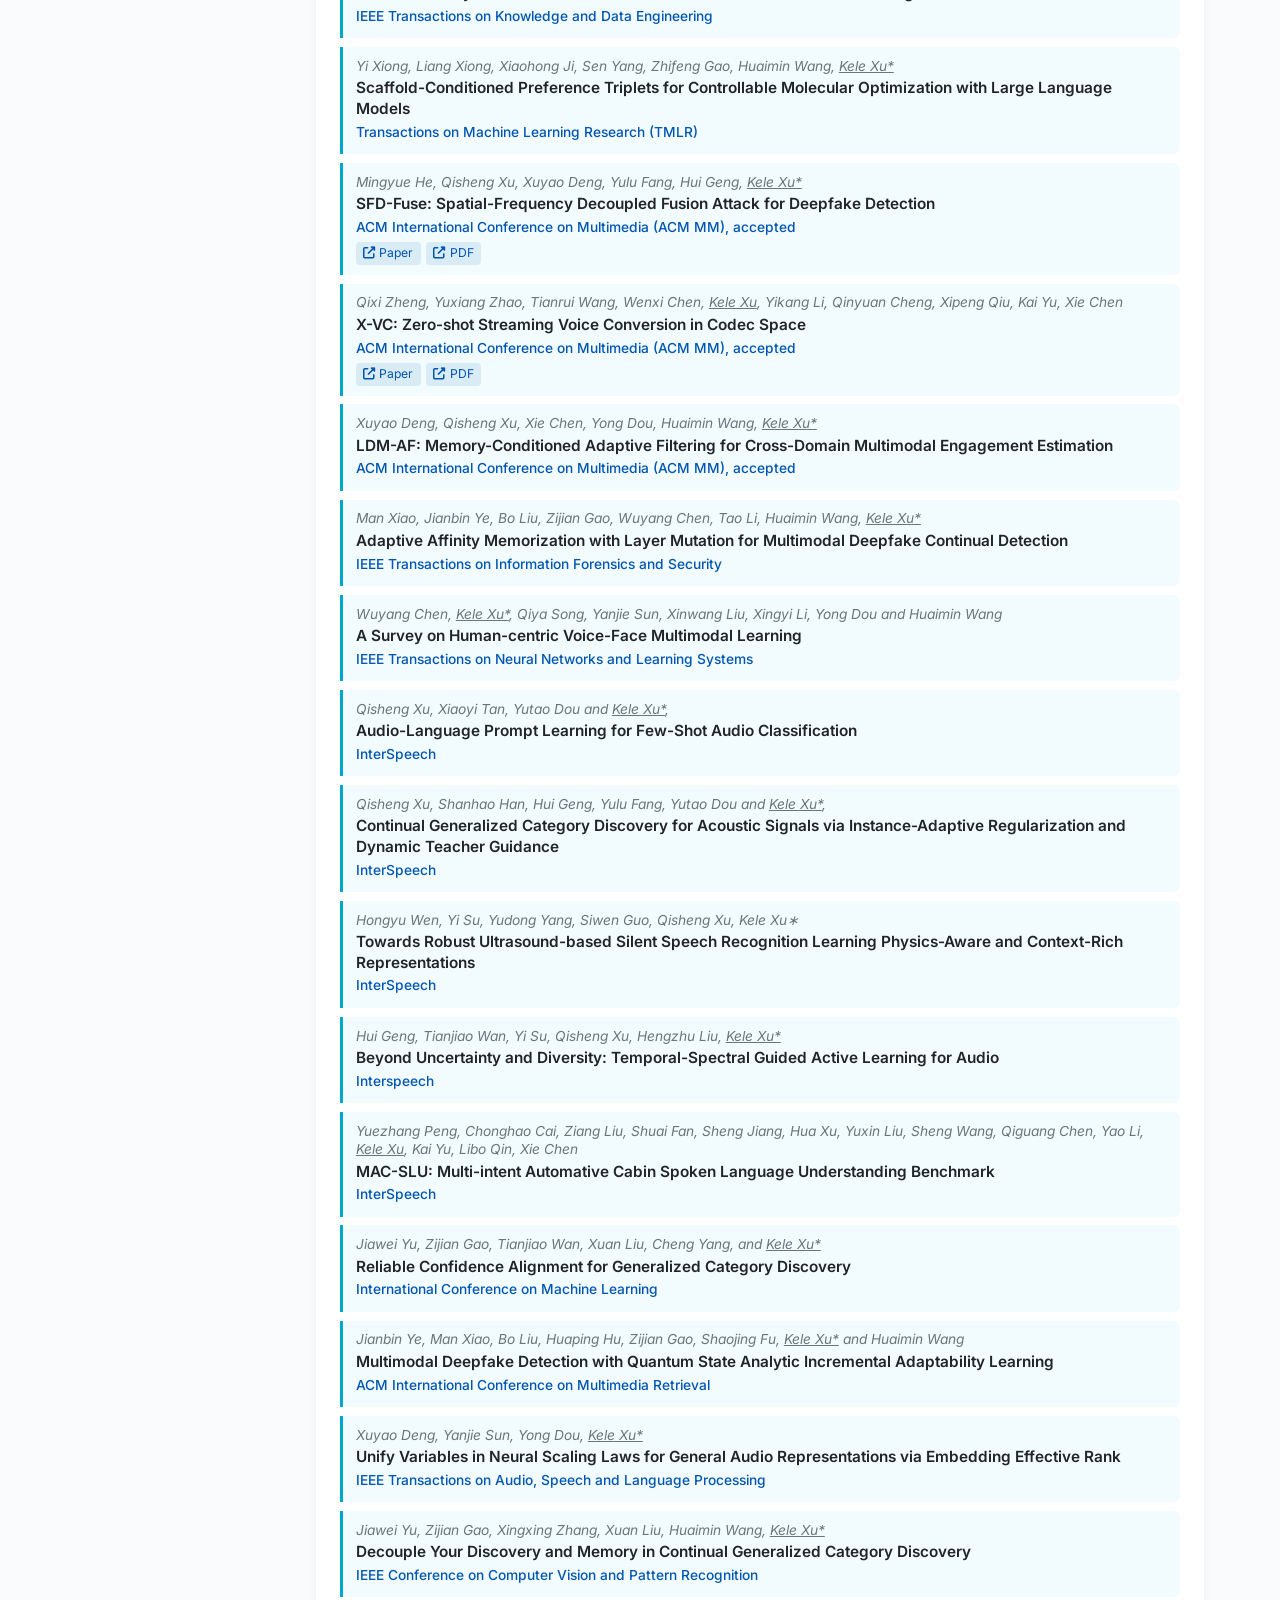
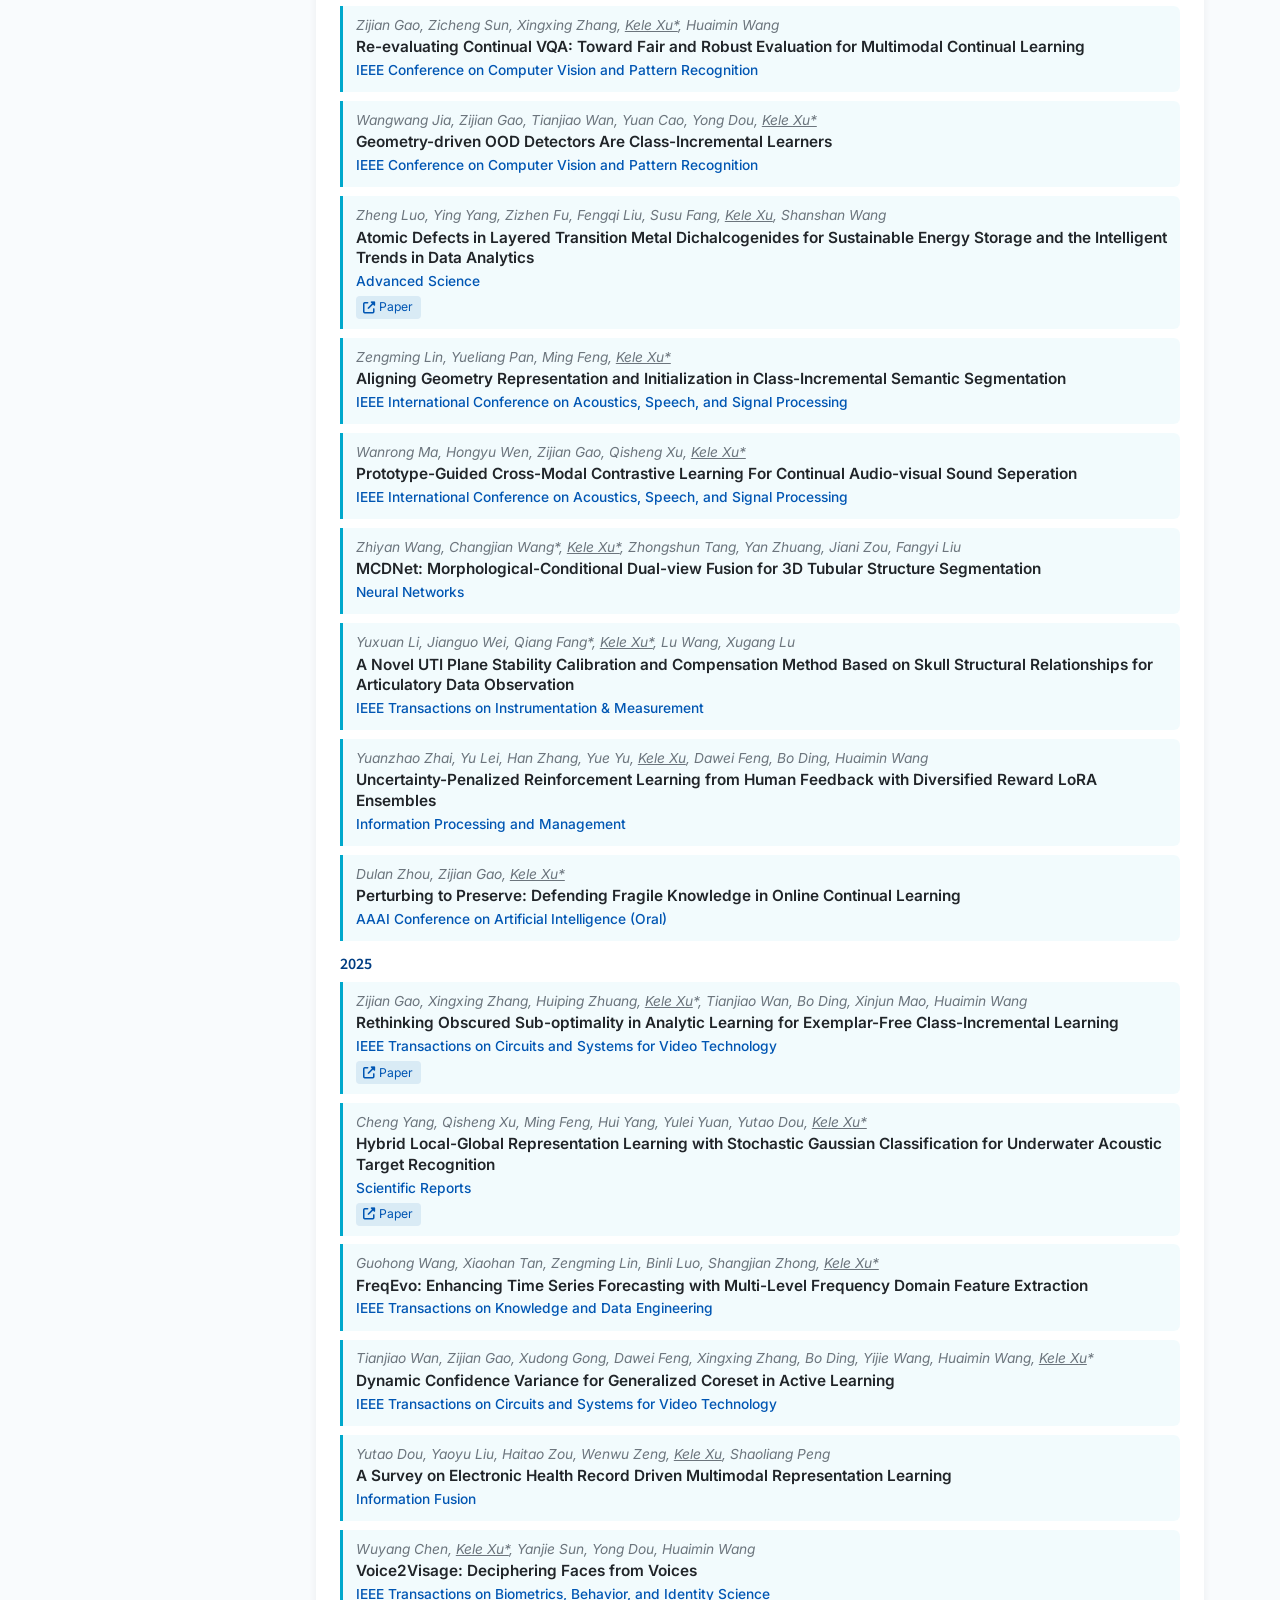
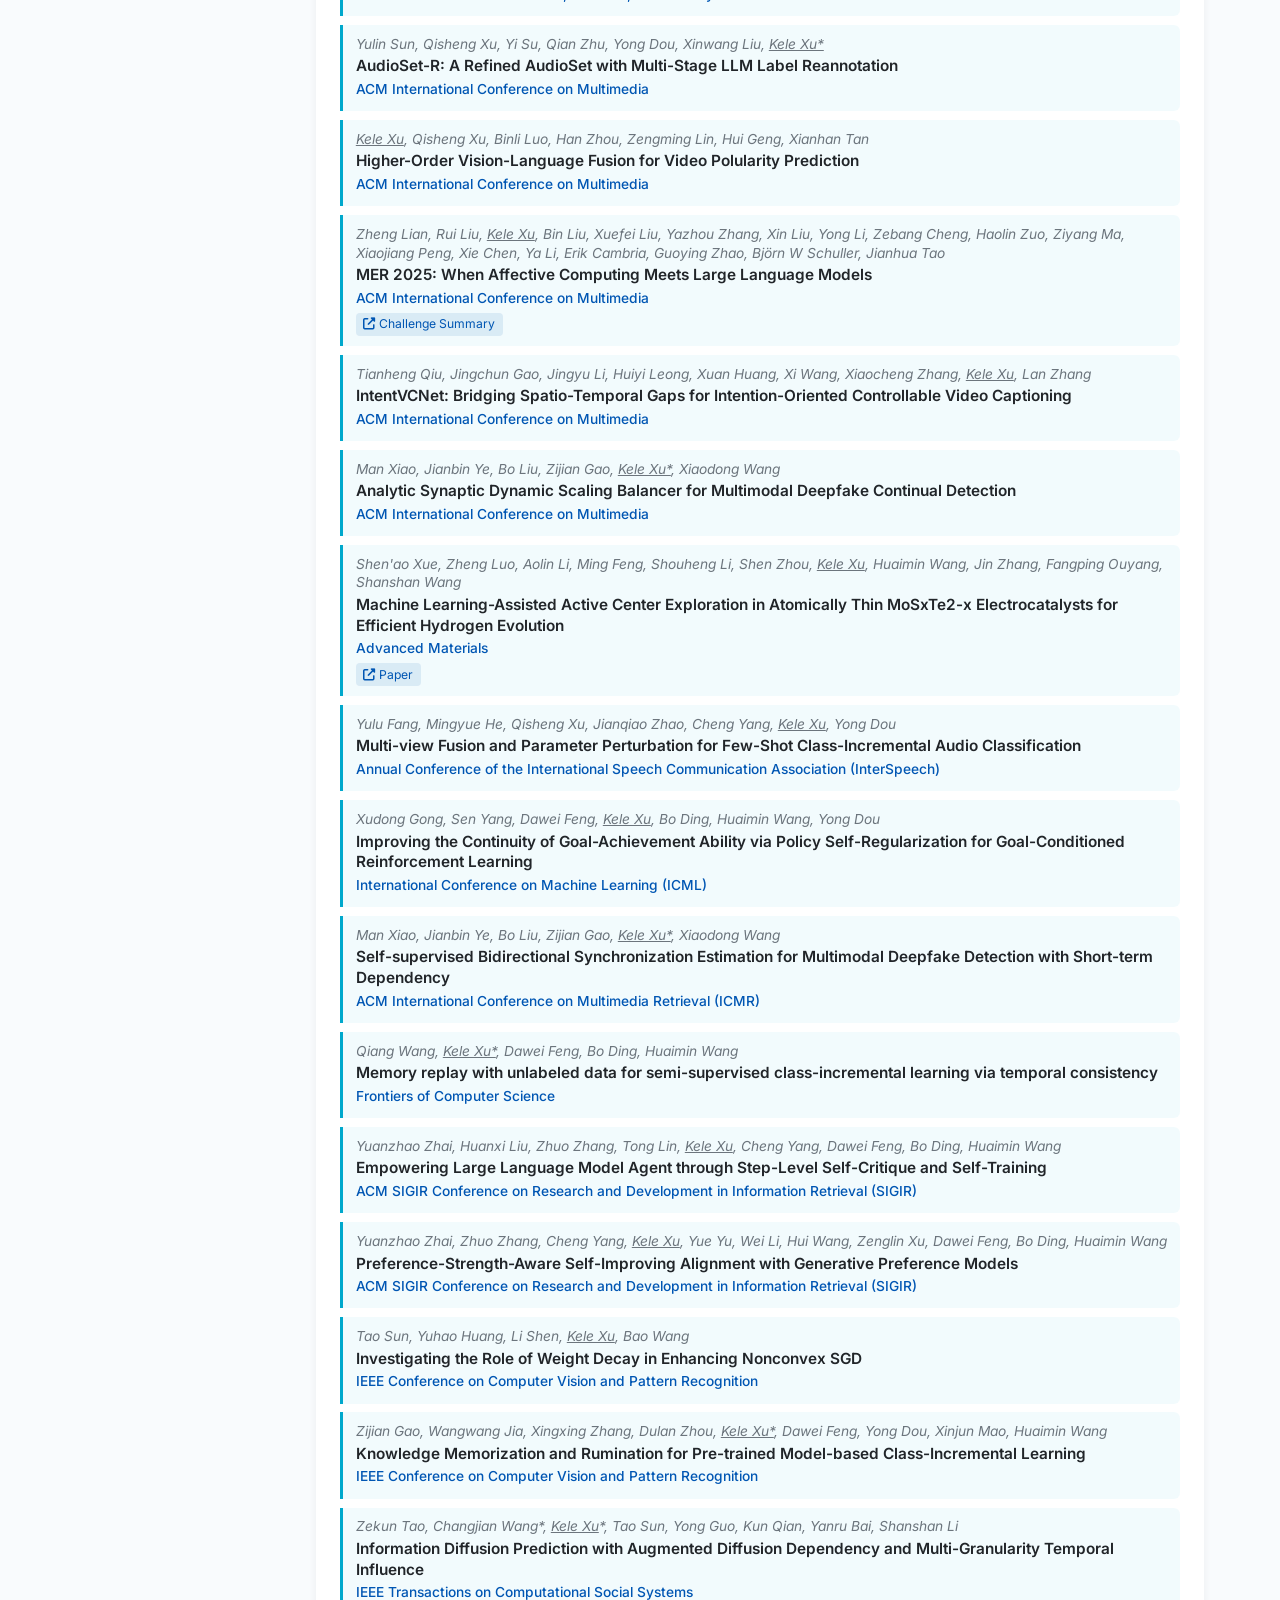
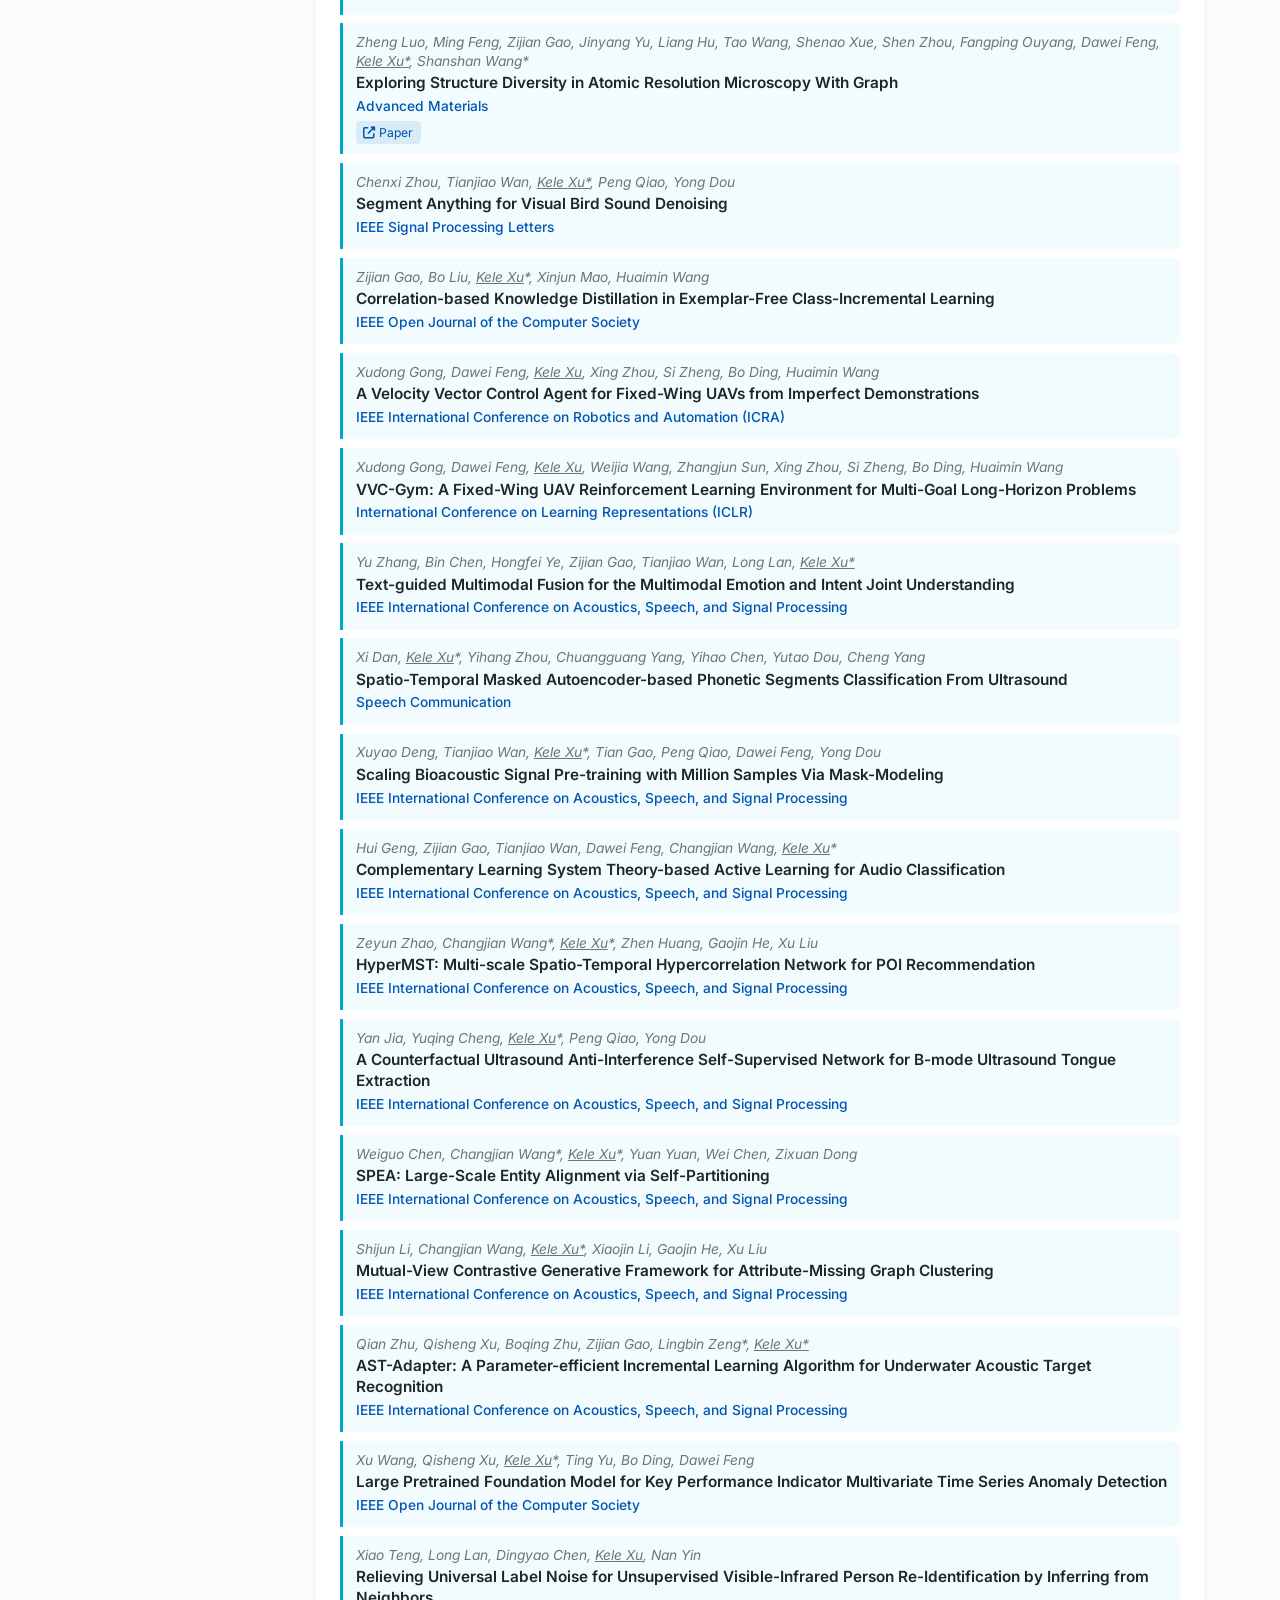
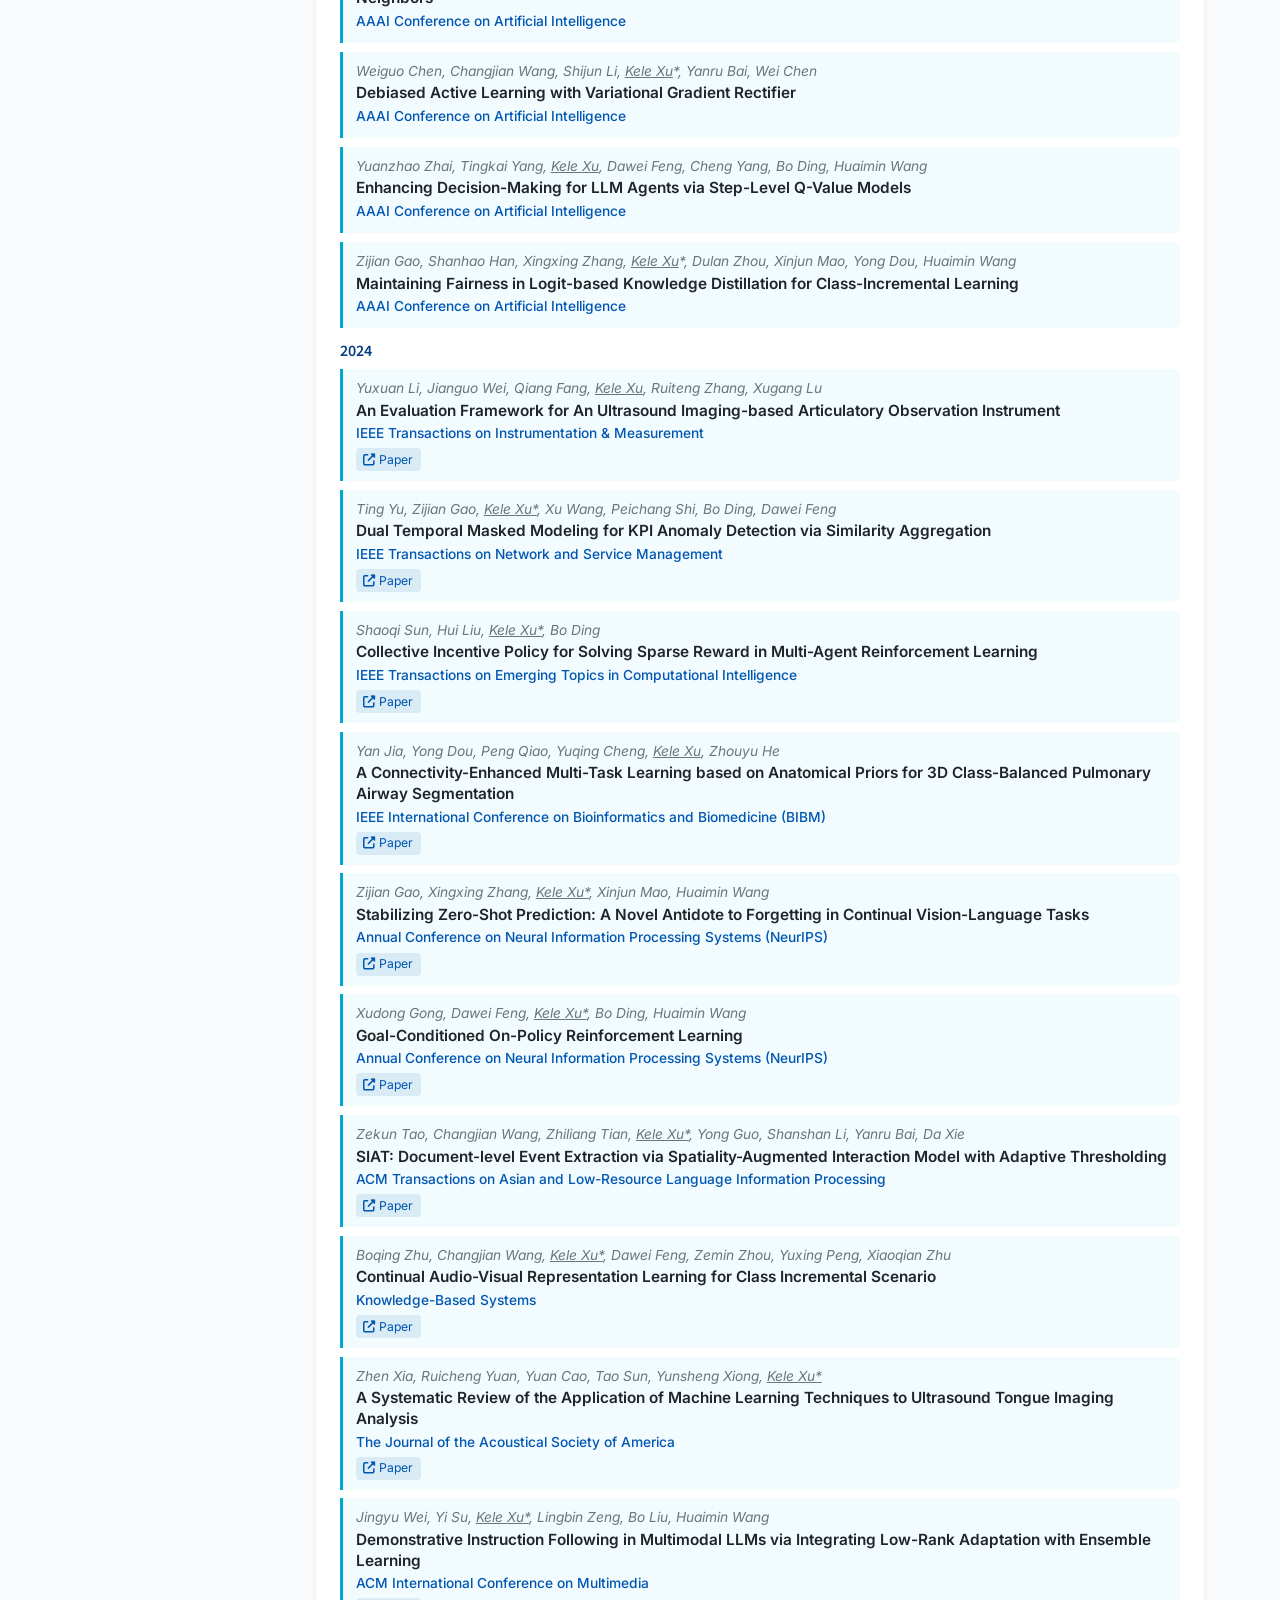
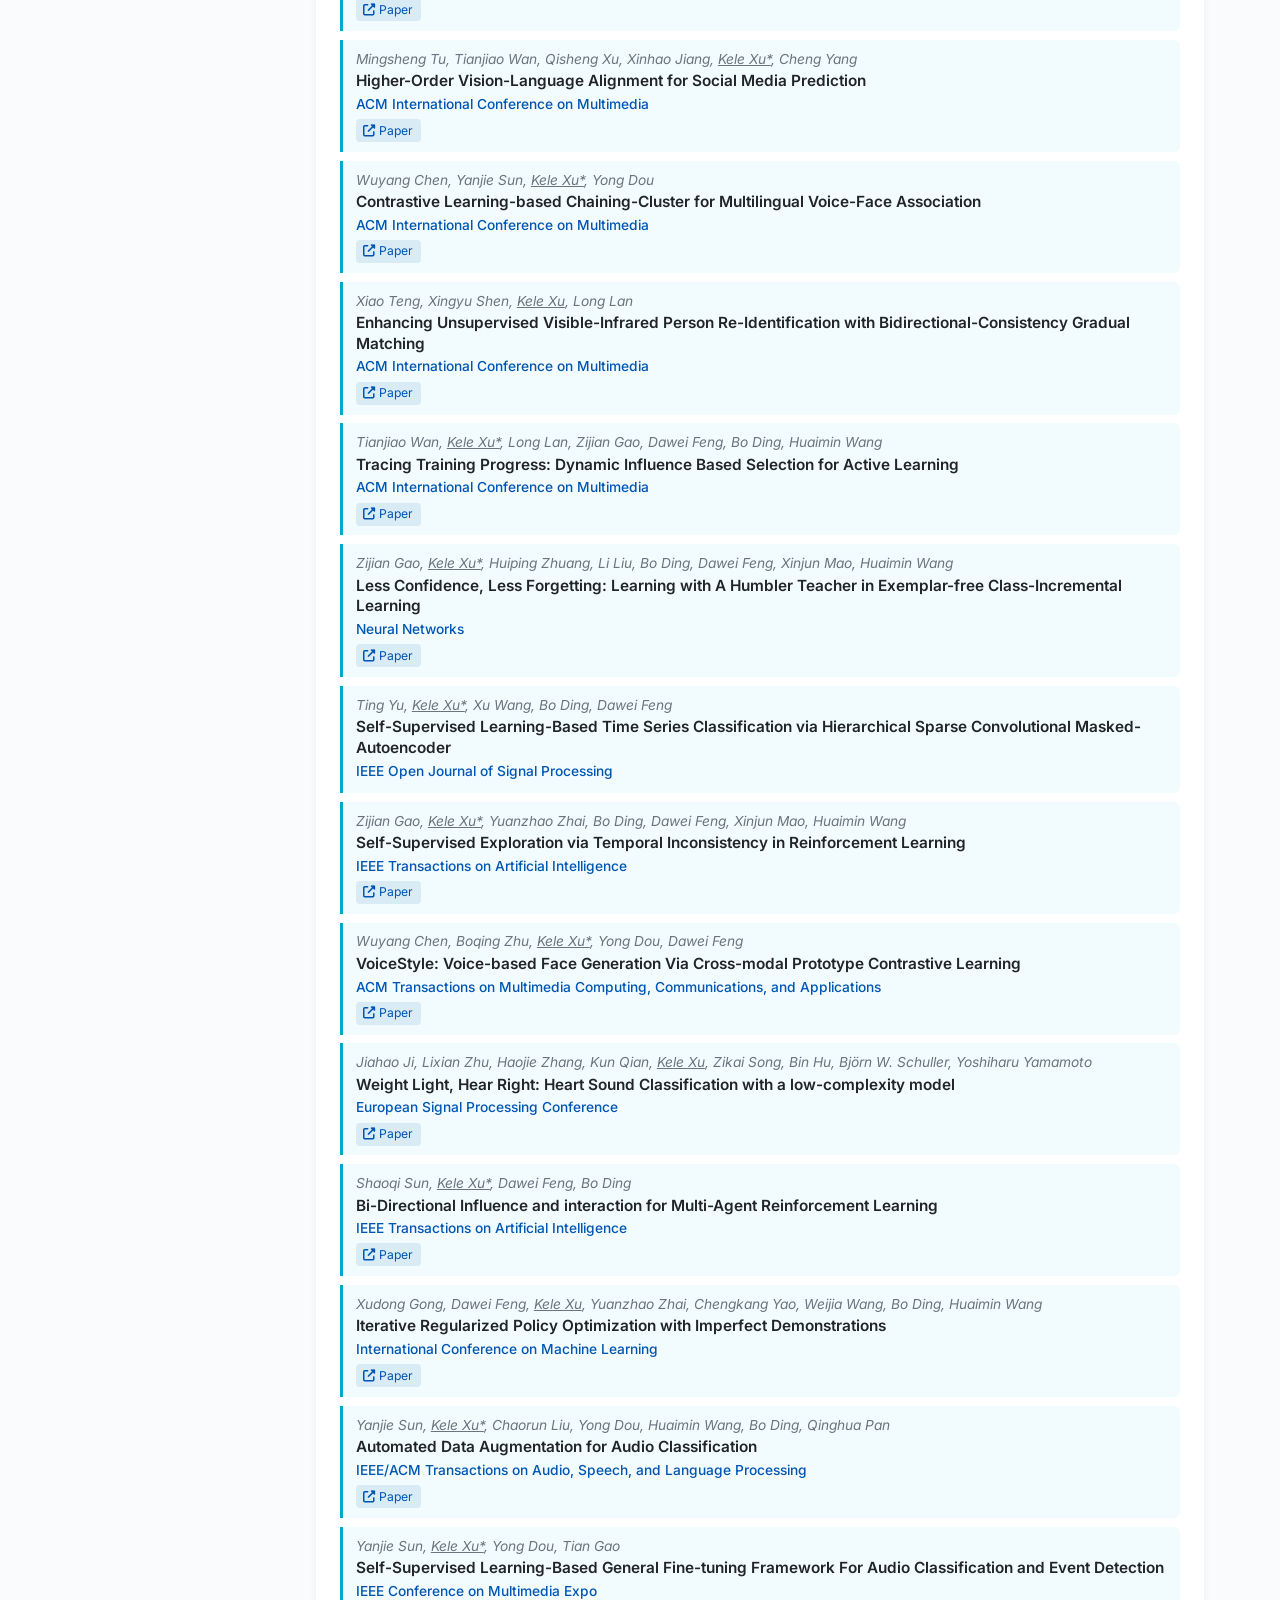
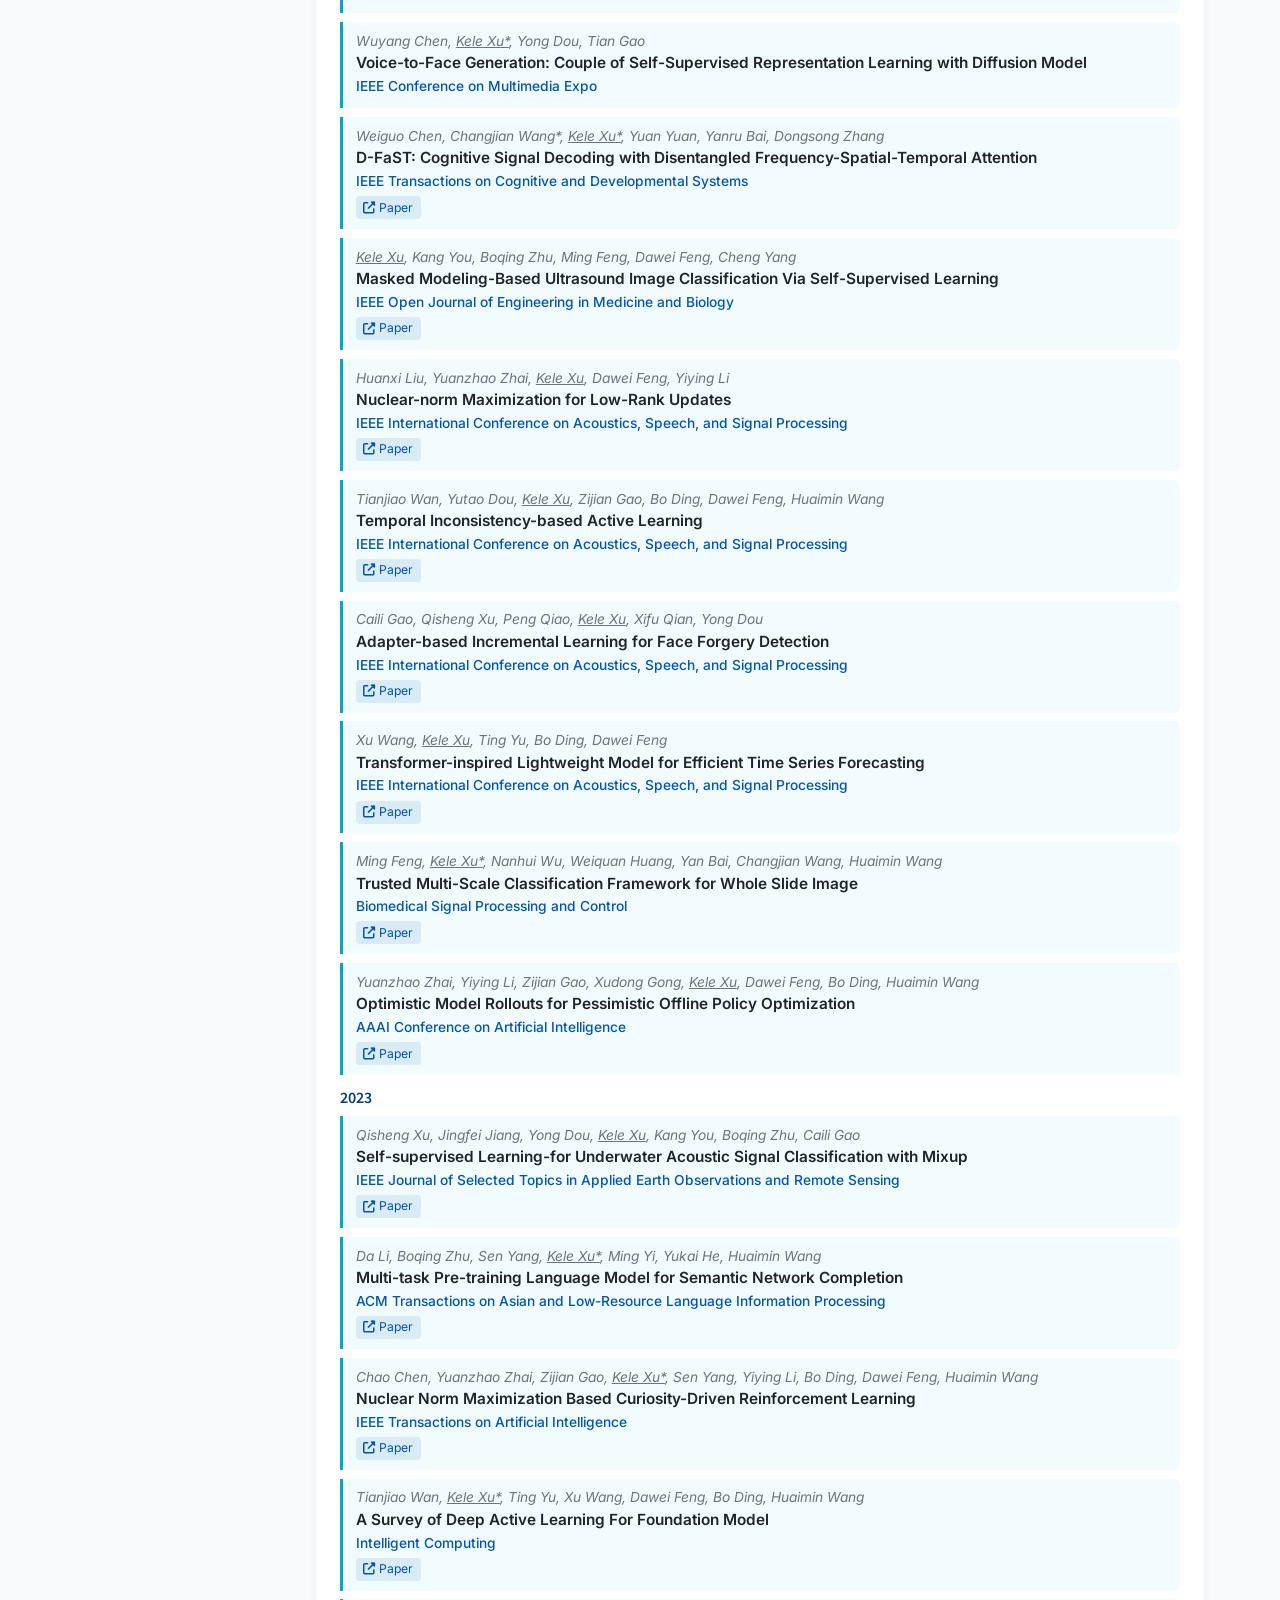
==== commit 142ea20b: "Update index.html" ====
--- a/index.html
+++ b/index.html
@@ -1323,6 +1323,8 @@
         function initializeNewsData() {
             // 原始新闻数据 - 从原始HTML中提取的所有新闻，按时间倒序排列
             const rawNews = [
+                {date: "2026-08", content: "Elected as a new member of the <strong>IEEE Speech and Language Processing Technical Committee (SLTC)</strong> for the <strong>2027–2029 term</strong>."},
+                {date: "2026-07", content: "Our paper <strong>Scaffold-Conditioned Preference Triplets for Controllable Molecular Optimization with Large Language Models</strong> is accepted by <strong>Transactions on Machine Learning Research (TMLR)</strong>."},
                 {date: "2026-07", content: "Three papers are accepted by <strong>ACM International Conference on Multimedia (ACM MM 2026)</strong>."},
                 {date: "2026-07", content: "Our paper <strong>Audio Active Learning with Noisy Labels</strong> is accepted by <strong>IEEE/ACM Transactions on Audio, Speech, and Language Processing (TASLP)</strong>."},
                 {date: "2026-07", content: "Selected as a <strong>Young Editor</strong> of <strong>SPJ Cyborg and Bionic Systems</strong>."},
@@ -1641,7 +1643,7 @@
 						]
 					},
 					{
-						"year": "preprint",
+						"year": "2026",
 						"authors": "Hui Geng, Tianjiao Wan, Yi Su, Qisheng Xu, Zijian Gao, Hengzhu Liu, Dawei Feng, <u>Kele Xu*</u>",
 						"title": "A Dual-Memory Consolidation Framework for Data-Efficient Active Learning",
 						"venue": "IEEE Transactions on Knowledge and Data Engineering",
@@ -1760,10 +1762,10 @@
 						"links": []
 					},
 					{
-						"year": "preprint",
+						"year": "2026",
 						"authors": "Yi Xiong, Liang Xiong, Xiaohong Ji, Sen Yang, Zhifeng Gao, Huaimin Wang, <u>Kele Xu*</u>",
 						"title": "Scaffold-Conditioned Preference Triplets for Controllable Molecular Optimization with Large Language Models",
-						"venue": "Transactions on Machine Learning Research",
+						"venue": "Transactions on Machine Learning Research (TMLR)",
 						"links": []
 					},
 					{
